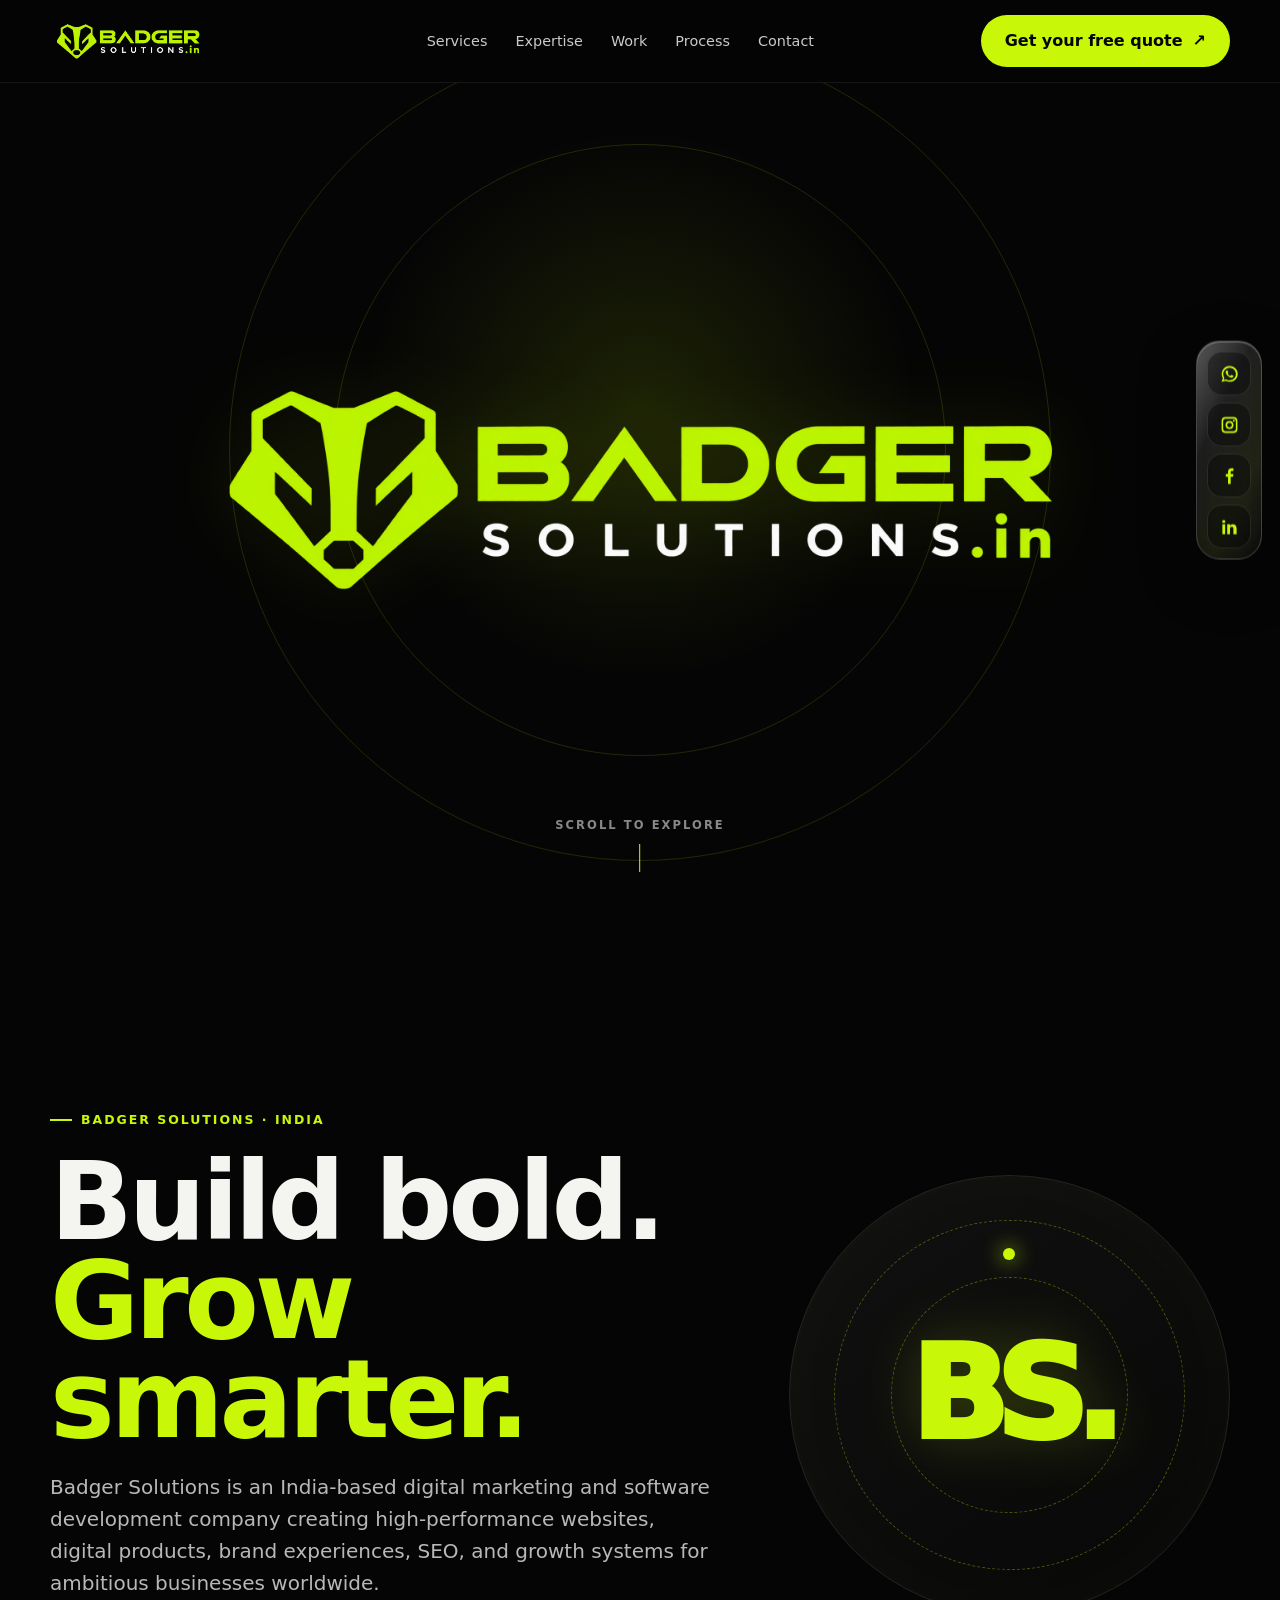
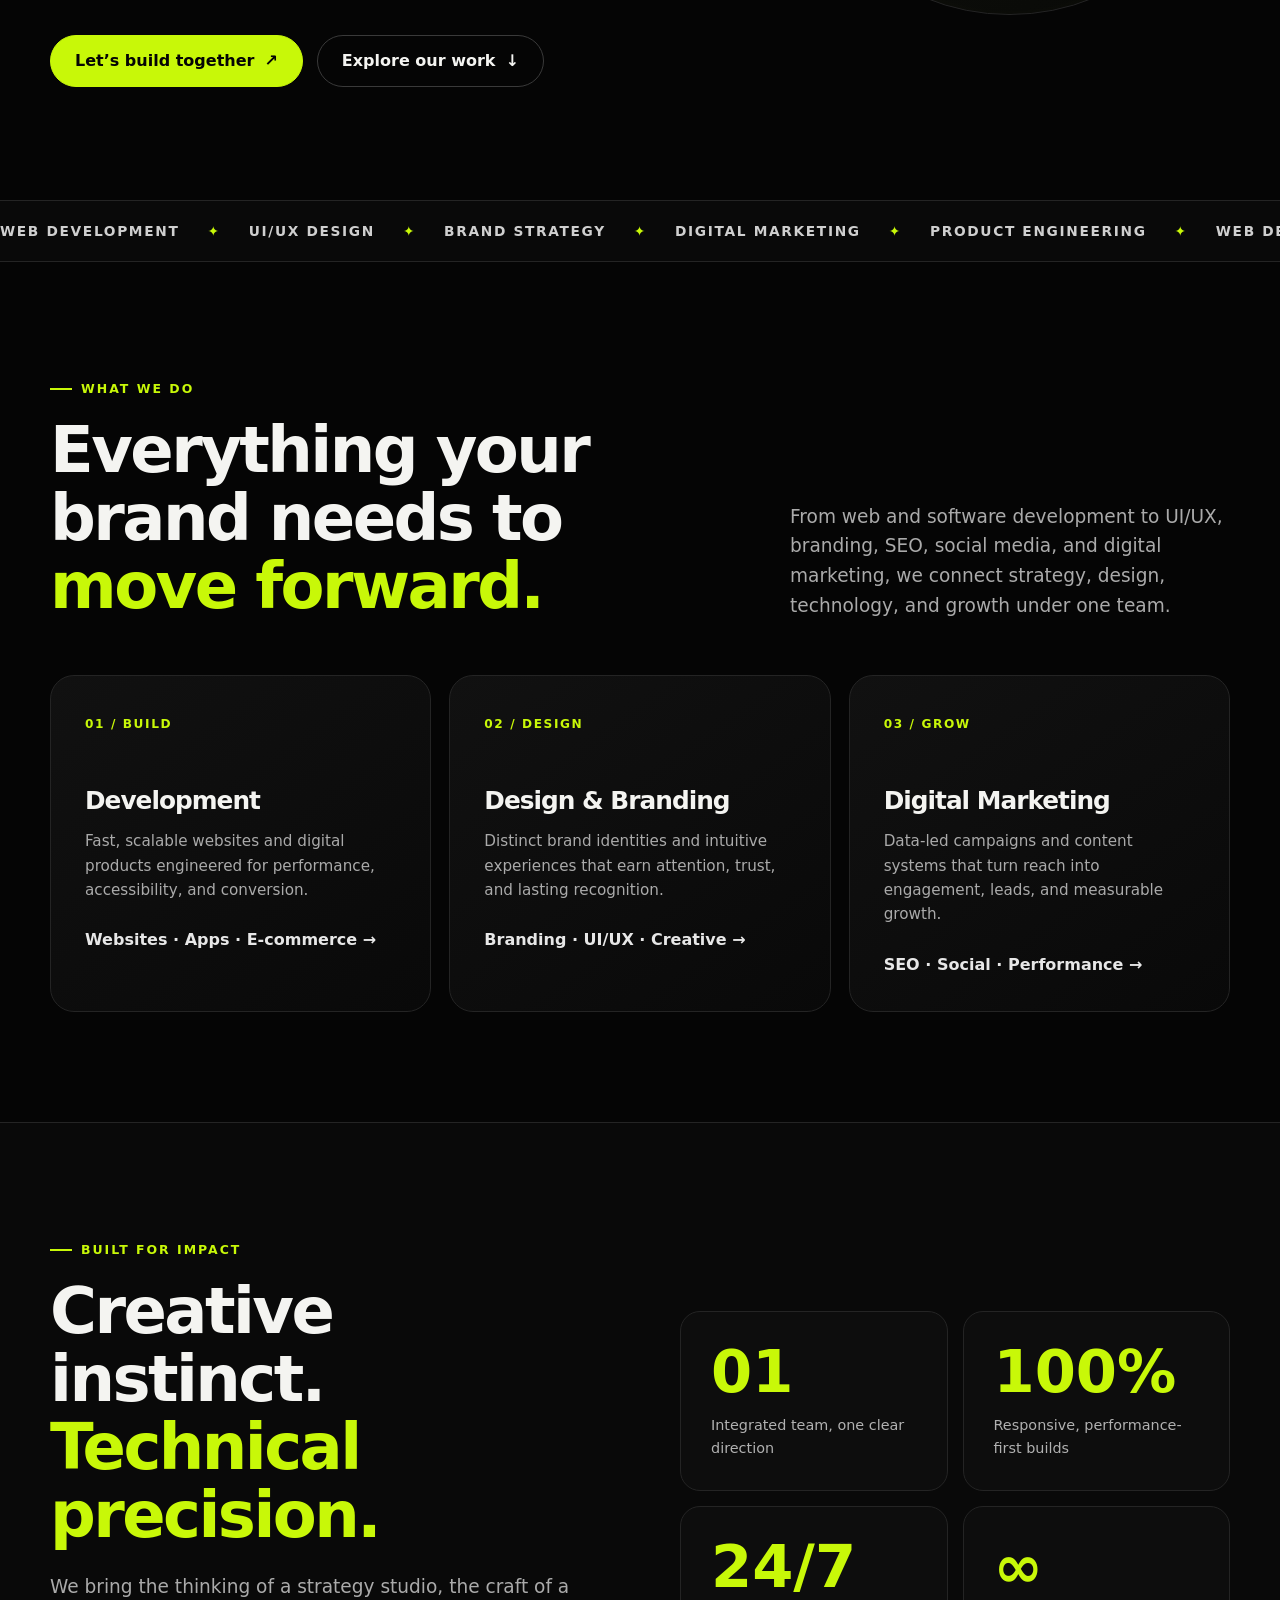
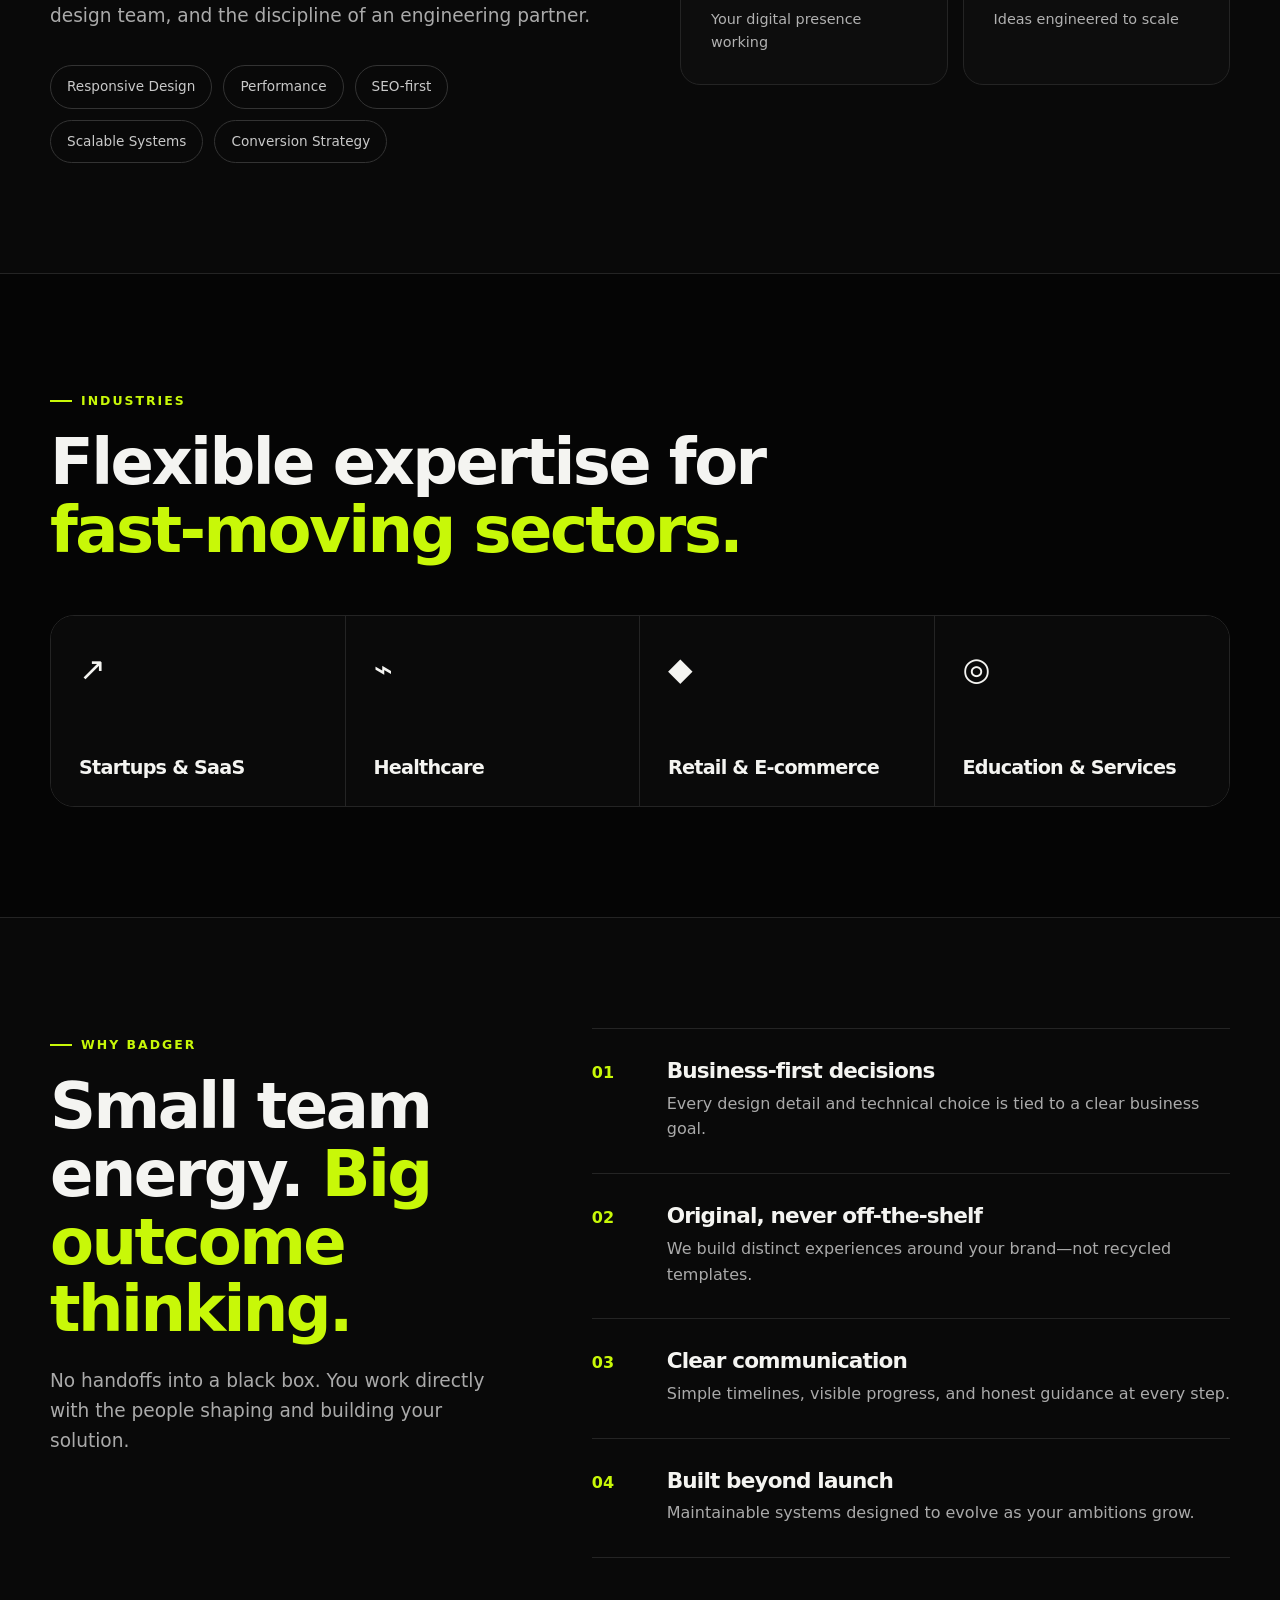
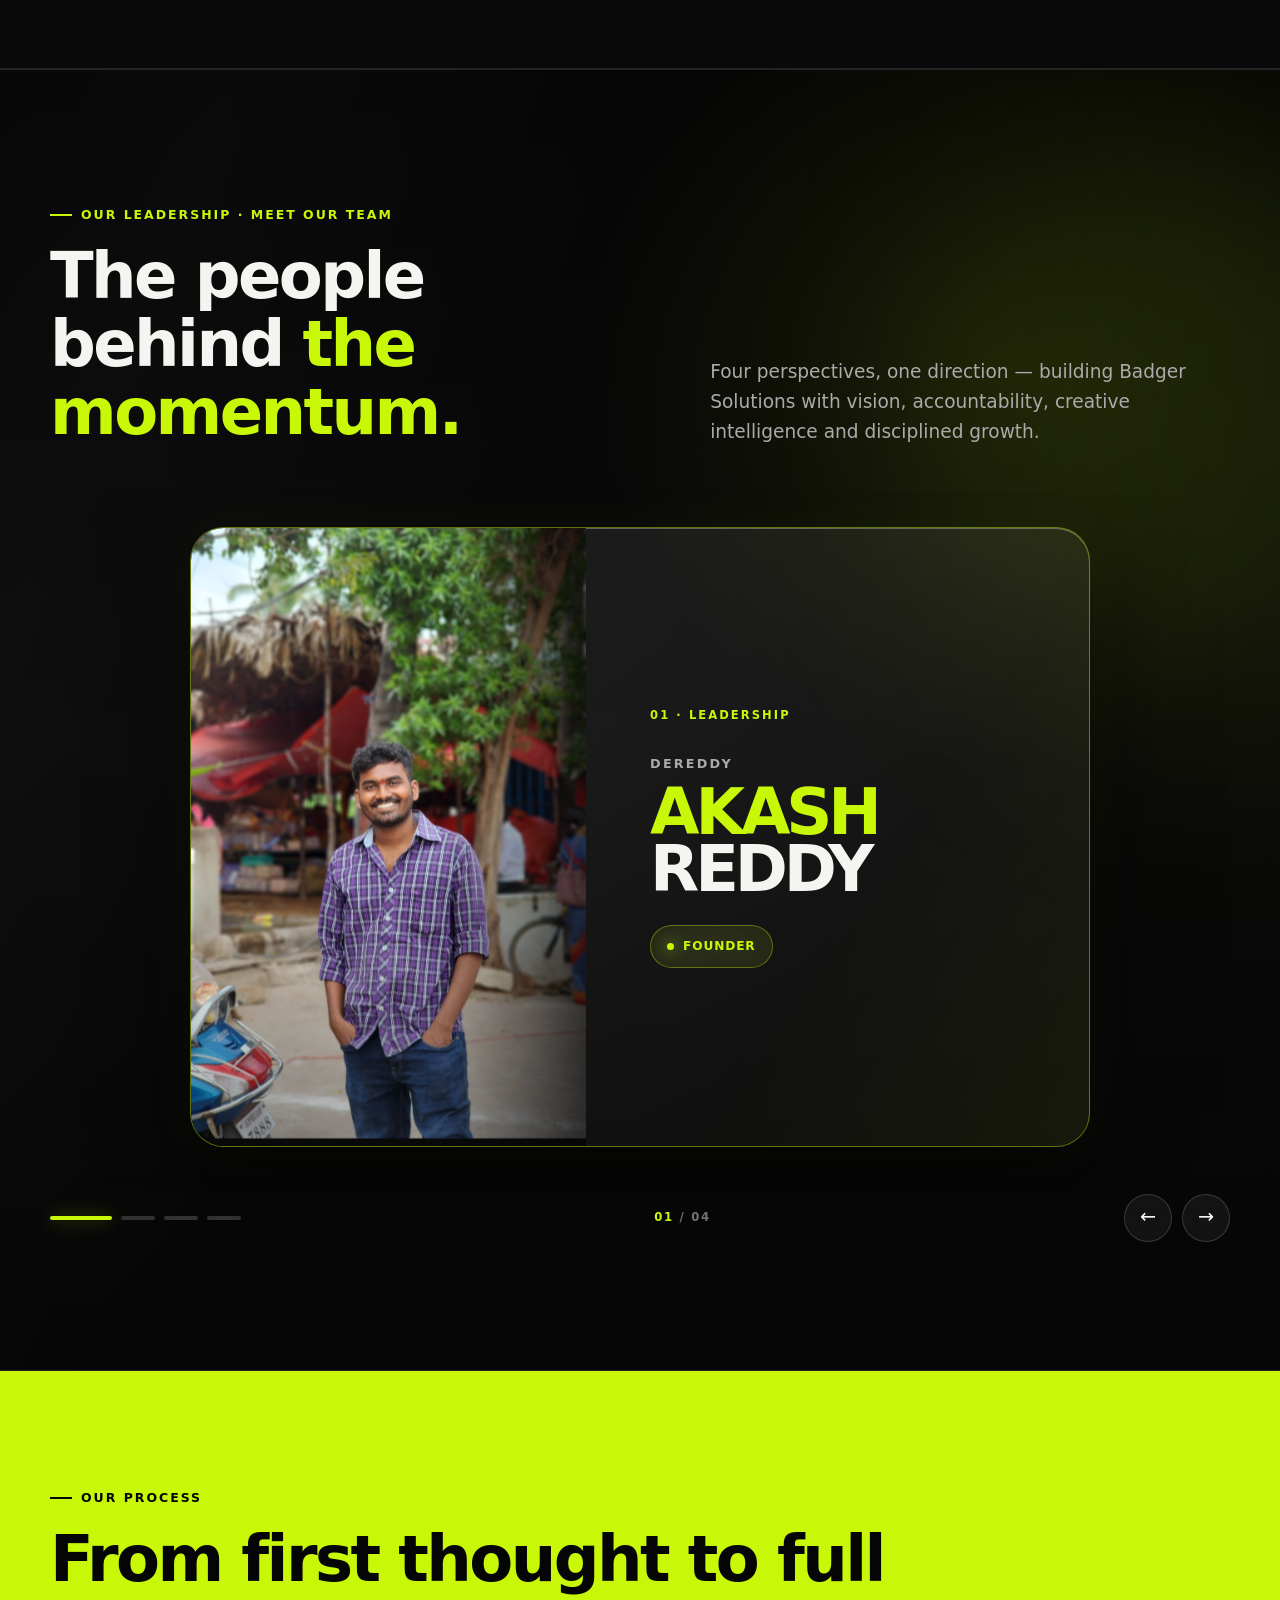
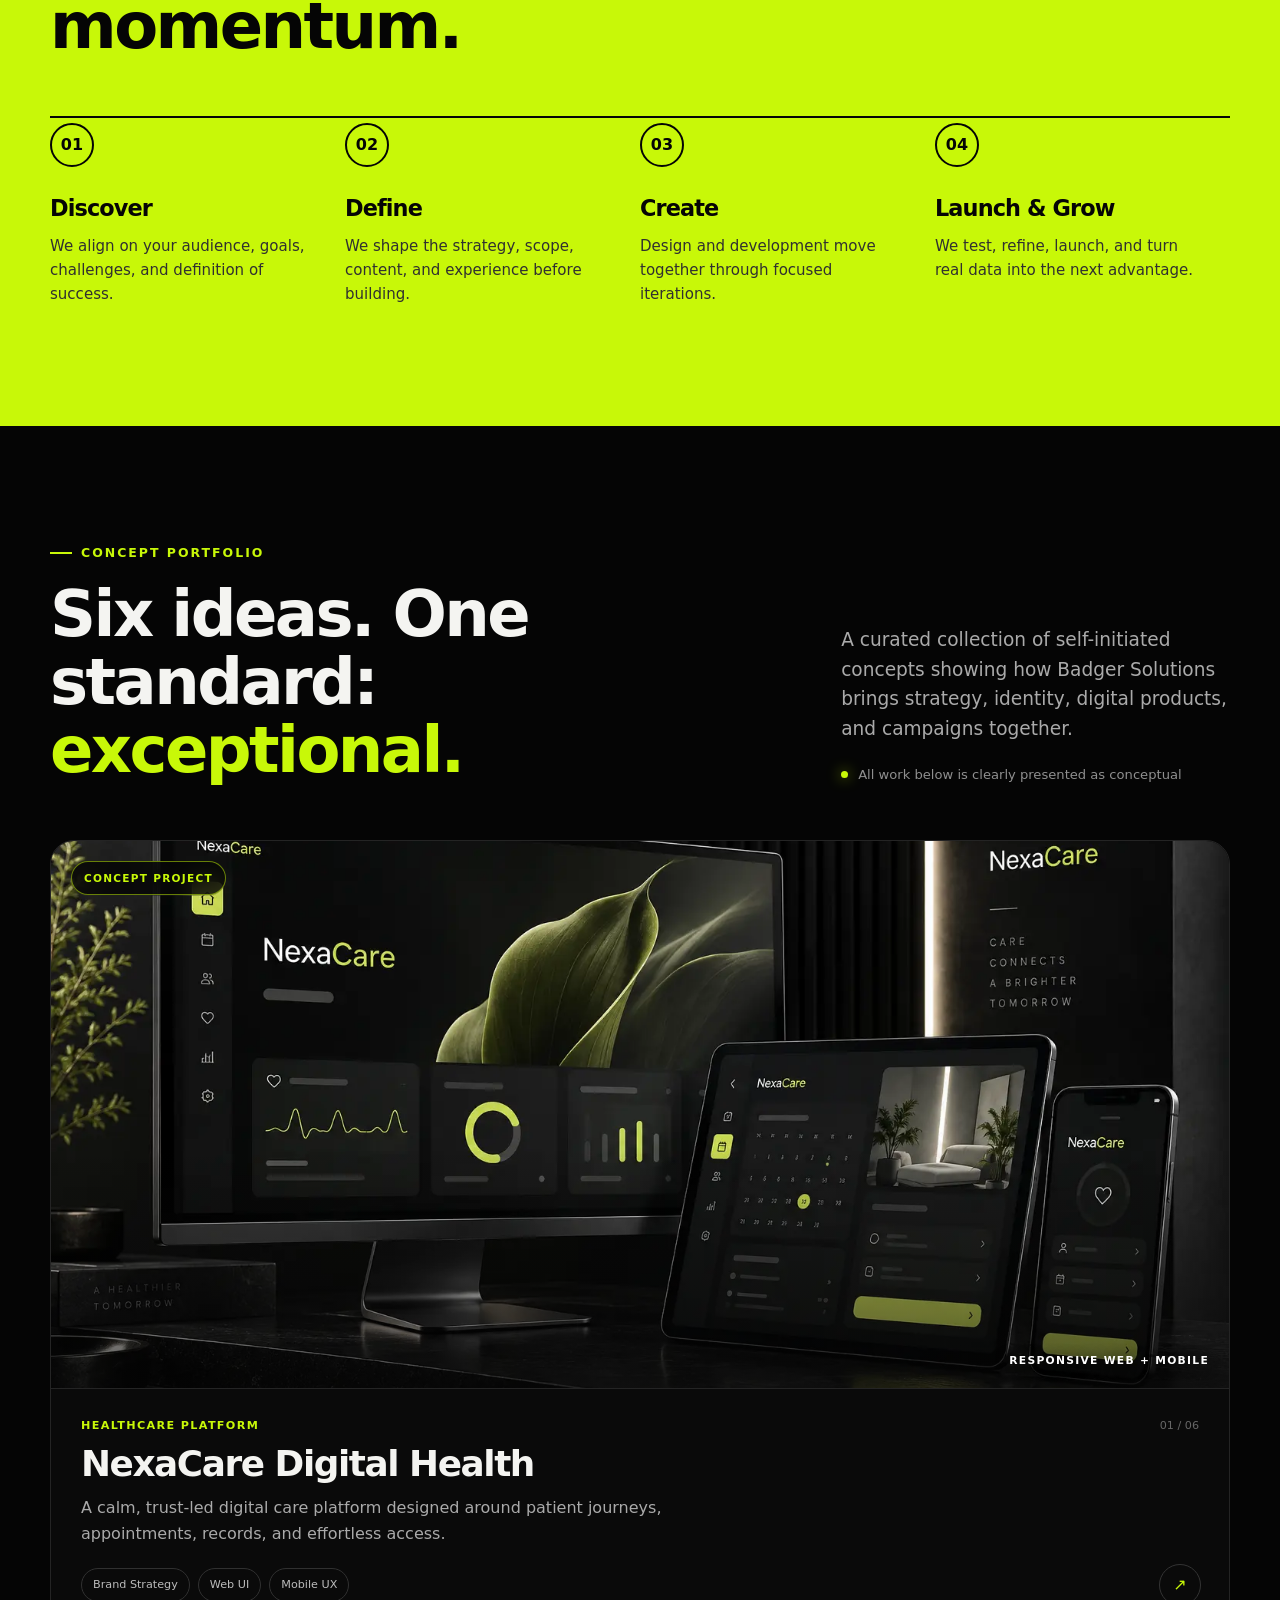
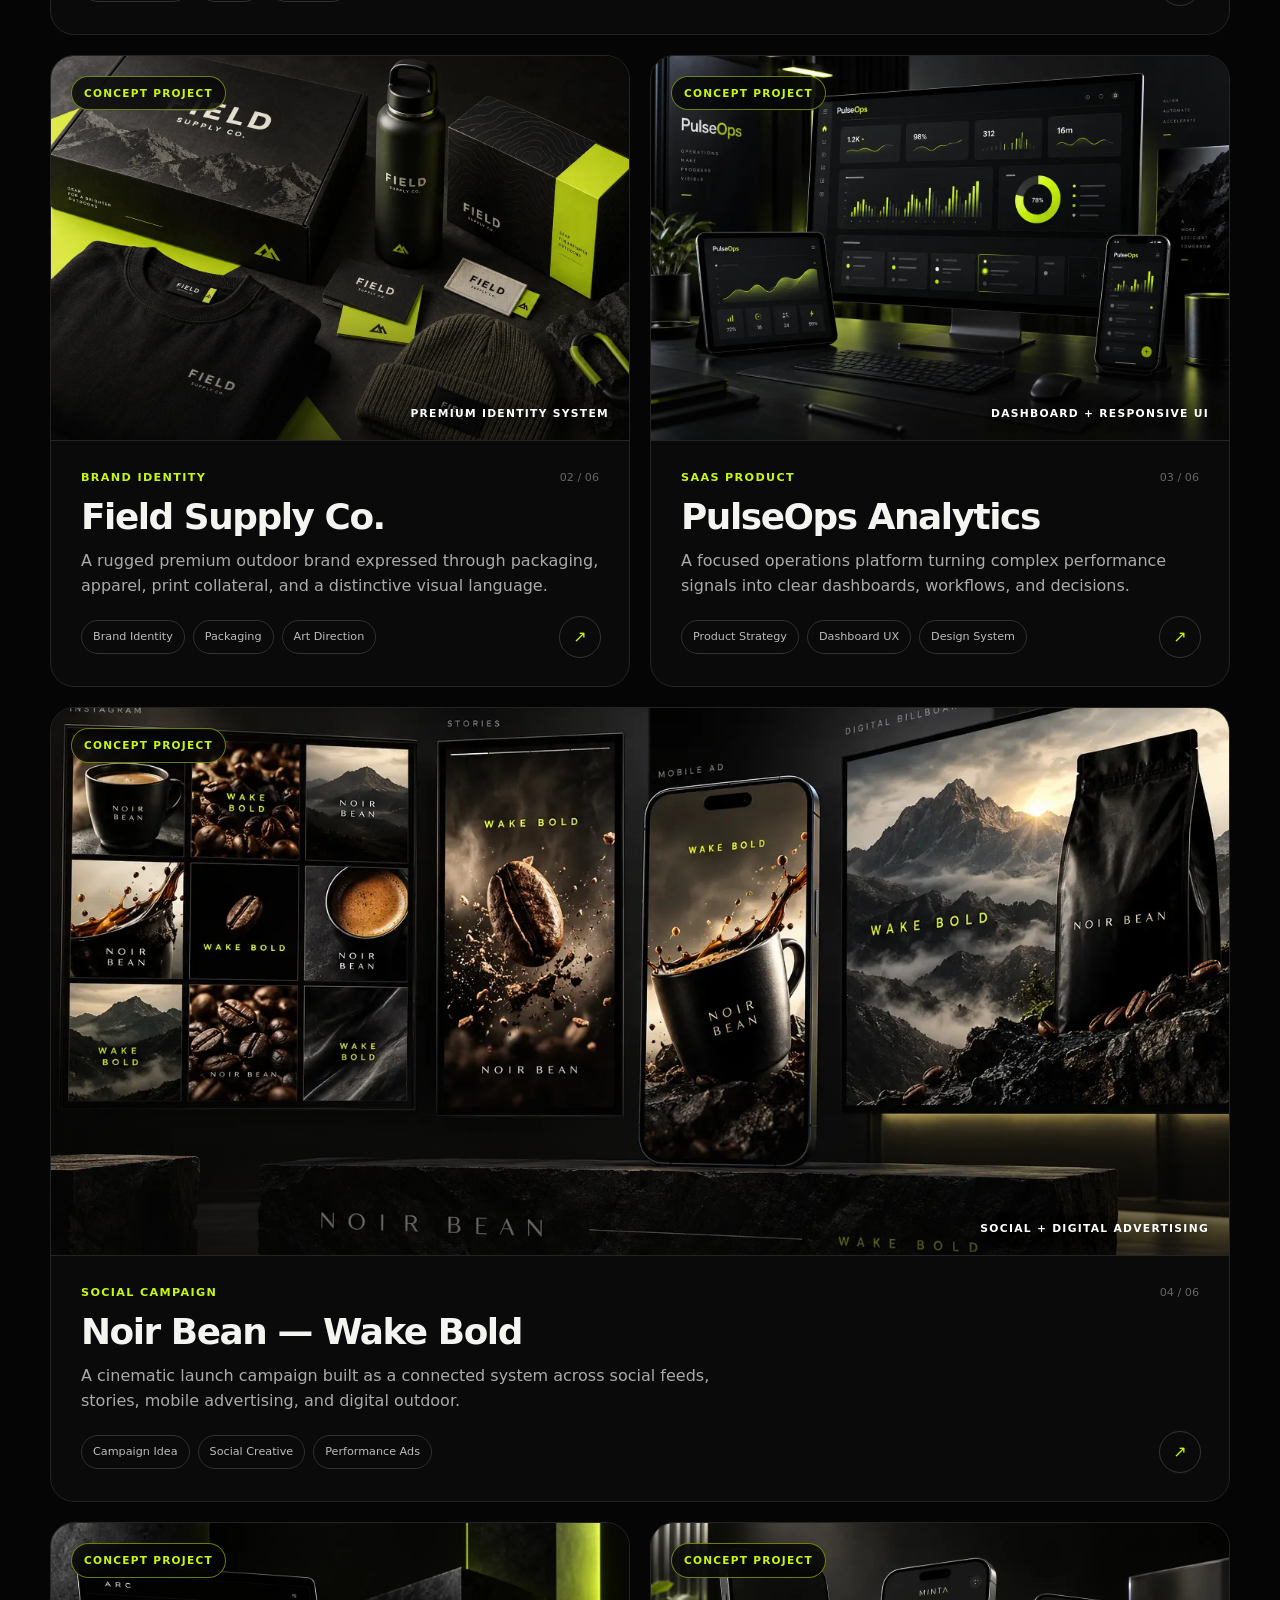
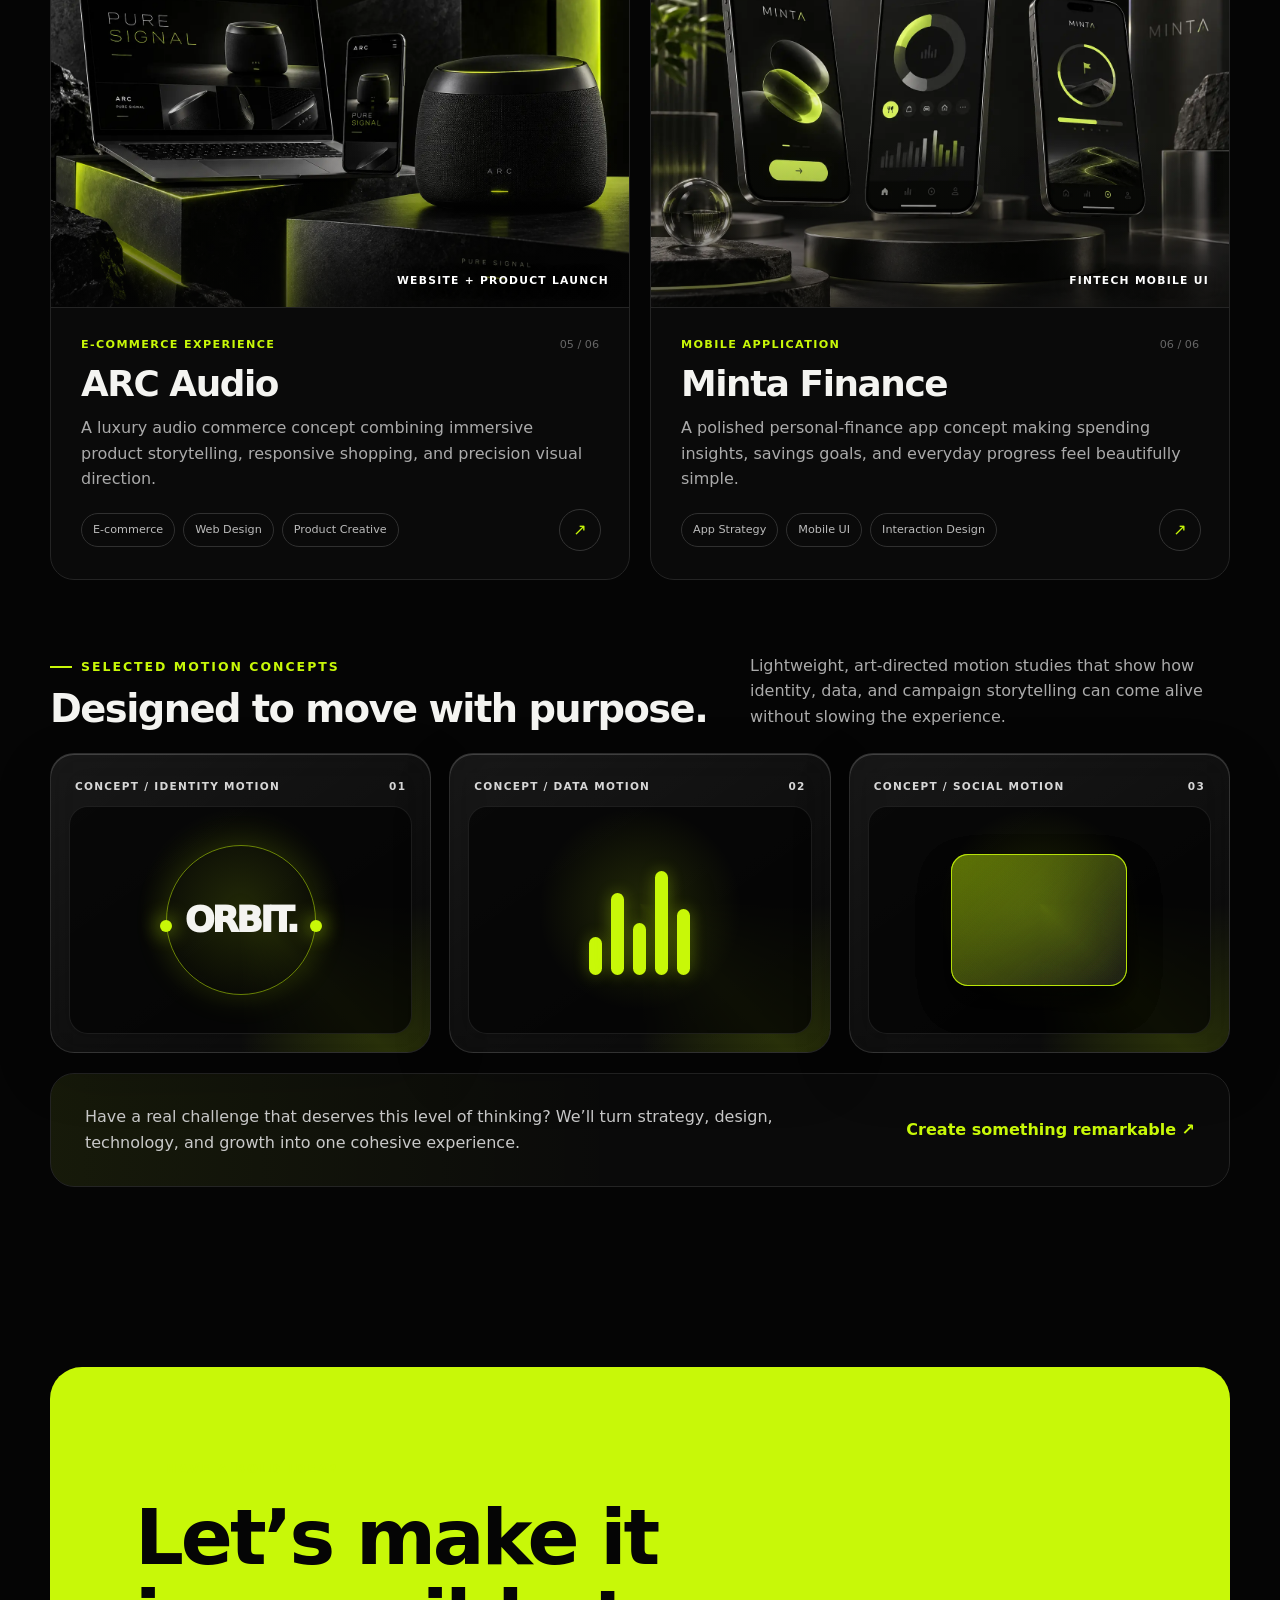
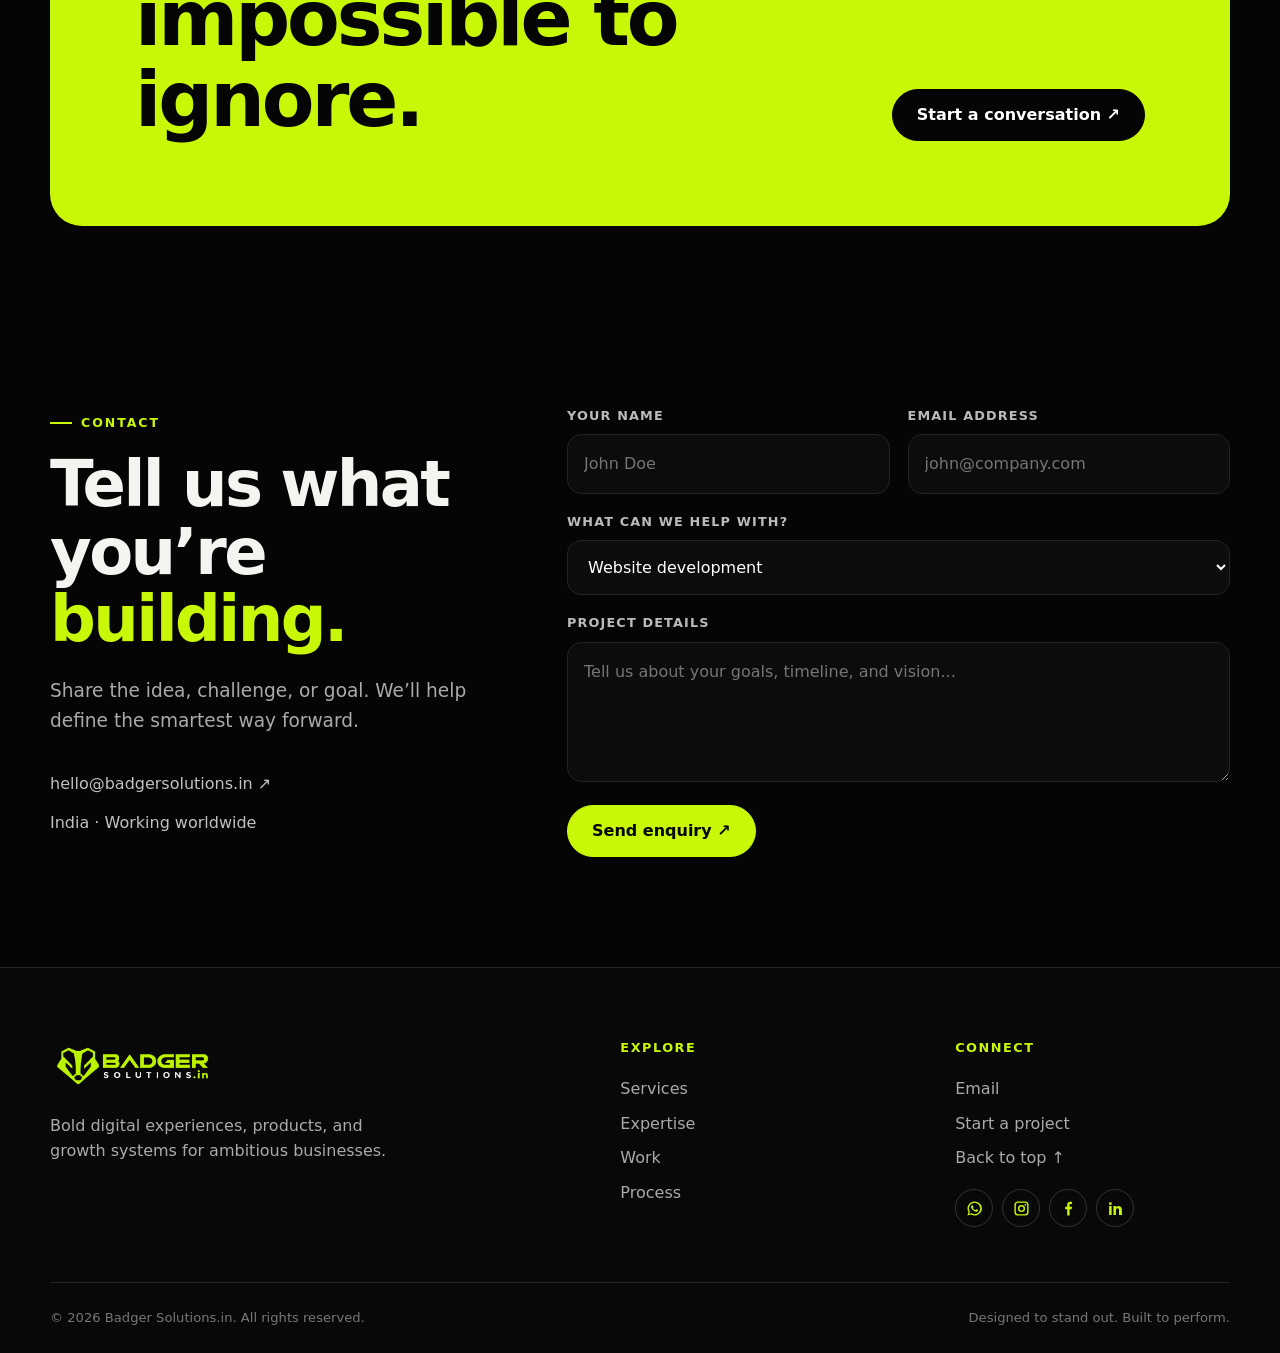
==== index.html @ 696b5836 "Restore full website after favicon edit" ====
<!DOCTYPE html>
<html lang="en">
<head>
  <meta charset="UTF-8">
  <meta name="viewport" content="width=device-width, initial-scale=1.0">
  <meta name="description" content="Badger Solutions builds high-performance websites, software, brands, SEO and digital marketing campaigns for ambitious businesses in India and worldwide.">
  <meta name="robots" content="index, follow">
  <meta name="theme-color" content="#050505">
  <link rel="canonical" href="https://badgersolutions.in/">
  <link rel="preload" as="image" href="/ChatGPT%20Image%20Sep%2020%2C%202026%2C%2006_45_54%20PM.png" fetchpriority="high">
  <link rel="shortcut icon" href="/favicon.ico?v=6">
  <link rel="icon" type="image/x-icon" href="/favicon.ico?v=6">
  <link rel="icon" type="image/png" sizes="48x48" href="/favicon-48x48.png?v=6">
  <link rel="icon" type="image/png" sizes="512x512" href="/favicon-512x512.png?v=6">
  <link rel="apple-touch-icon" sizes="180x180" href="/apple-touch-icon.png?v=6">
  <meta property="og:type" content="website">
  <meta property="og:url" content="https://badgersolutions.in/">
  <meta property="og:title" content="Badger Solutions | Digital Marketing & Software Development">
  <meta property="og:description" content="High-performance websites, software, brands, SEO and digital marketing campaigns for ambitious businesses in India and worldwide.">
  <meta property="og:image" content="https://badgersolutions.in/ChatGPT%20Image%20Sep%2020%2C%202026%2C%2006_45_54%20PM.png">
  <meta property="og:image:type" content="image/png">
  <meta property="og:image:width" content="2172">
  <meta property="og:image:height" content="724">
  <meta property="og:image:alt" content="Badger Solutions logo">
  <meta property="og:site_name" content="Badger Solutions">
  <meta name="twitter:card" content="summary_large_image">
  <meta name="twitter:title" content="Badger Solutions | Digital Marketing & Software Development">
  <meta name="twitter:description" content="High-performance websites, software, brands, SEO and digital marketing campaigns for ambitious businesses in India and worldwide.">
  <meta name="twitter:image" content="https://badgersolutions.in/ChatGPT%20Image%20Sep%2020%2C%202026%2C%2006_45_54%20PM.png">
  <meta name="twitter:image:alt" content="Badger Solutions logo">
  <title>Badger Solutions | Digital Marketing & Software Development</title>
  <style>
    :root{--bg:#050505;--panel:#0d0d0d;--soft:#141414;--lime:#c8f808;--text:#f4f4f1;--muted:#aaa;--line:#242424;--max:1180px;--radius:24px}
    *{box-sizing:border-box;margin:0;padding:0}
    html{scroll-behavior:smooth;scroll-padding-top:92px}
    body{background:var(--bg);color:var(--text);font-family:Inter,ui-sans-serif,system-ui,-apple-system,BlinkMacSystemFont,"Segoe UI",sans-serif;line-height:1.6;overflow-x:hidden}
    body::before{content:"";position:fixed;inset:0;pointer-events:none;background:radial-gradient(circle at 75% 10%,rgba(200,248,8,.08),transparent 32%);z-index:-1}
    a{color:inherit;text-decoration:none} img{max-width:100%;display:block} button,input,select,textarea{font:inherit}
    :where(a,button,input,select,textarea):focus-visible{outline:3px solid var(--lime);outline-offset:4px}
    .skip-link{position:fixed;top:12px;left:12px;z-index:2000;padding:10px 16px;border-radius:10px;background:var(--lime);color:#050505;font-weight:800;transform:translateY(-150%);transition:transform .2s}.skip-link:focus{transform:translateY(0)}
    .container{width:min(calc(100% - 40px),var(--max));margin-inline:auto}
    .eyebrow{display:inline-flex;align-items:center;gap:9px;color:var(--lime);font-size:.78rem;font-weight:800;letter-spacing:.16em;text-transform:uppercase}
    .eyebrow::before{content:"";width:22px;height:2px;background:var(--lime)}
    h1,h2,h3{line-height:1.06;letter-spacing:-.04em} h2{font-size:clamp(2.25rem,5vw,4.25rem);max-width:850px;margin-top:18px}
    .lead{color:var(--muted);font-size:clamp(1rem,2vw,1.16rem);max-width:650px;margin-top:22px}
    .lime{color:var(--lime)} section{padding:110px 0}
    .btn{display:inline-flex;align-items:center;justify-content:center;gap:10px;min-height:52px;padding:0 24px;border:1px solid var(--lime);border-radius:999px;font-weight:800;transition:.3s ease;cursor:pointer}
    .btn-primary{background:var(--lime);color:#050505}.btn-primary:hover{background:#ddff55;transform:translateY(-3px);box-shadow:0 12px 35px rgba(200,248,8,.18)}
    .btn-ghost{border-color:#3a3a3a}.btn-ghost:hover{border-color:var(--lime);color:var(--lime);transform:translateY(-3px)}
    .btn svg{width:18px;height:18px}
    .nav{position:fixed;top:0;left:0;right:0;z-index:1000;background:rgba(5,5,5,.74);backdrop-filter:blur(18px);border-bottom:1px solid rgba(255,255,255,.07)}
    .nav-wrap{height:82px;display:flex;align-items:center;justify-content:space-between;gap:30px}
    .brand{display:flex;align-items:center;flex-shrink:0}.brand img{width:210px;max-height:52px;object-fit:contain;object-position:left center}
    .nav-links{display:flex;align-items:center;gap:28px;list-style:none}.nav-links a{font-size:.9rem;color:#cacaca;transition:.2s}.nav-links a:hover{color:var(--lime)}
    .menu-btn{display:none;width:44px;height:44px;border:1px solid var(--line);border-radius:50%;background:transparent;color:white;font-size:1.25rem}
    .intro-logo{min-height:100svh;padding:110px 20px 35px;display:grid;place-items:center;position:relative;overflow:hidden;background:radial-gradient(circle at 50% 45%,rgba(200,248,8,.12),transparent 34%),#050505}
    .intro-logo::before,.intro-logo::after{content:"";position:absolute;left:50%;top:50%;border:1px solid rgba(200,248,8,.14);border-radius:50%;transform:translate(-50%,-50%);pointer-events:none;animation:introRing 6s ease-in-out infinite}
    .intro-logo::before{width:min(72vw,820px);aspect-ratio:1}.intro-logo::after{width:min(54vw,610px);aspect-ratio:1;animation-delay:-3s}
    .intro-logo img{width:min(900px,88vw);max-height:62vh;object-fit:contain;filter:drop-shadow(0 0 38px rgba(200,248,8,.12));position:relative;z-index:2;animation:introLogo 4.8s ease-in-out infinite}
    .intro-scroll{position:absolute;bottom:28px;left:50%;transform:translateX(-50%);color:#888;font-size:.72rem;font-weight:800;letter-spacing:.18em;text-transform:uppercase;white-space:nowrap;z-index:3;animation:introScroll 2s ease-in-out infinite}
    .intro-scroll::after{content:"";display:block;width:1px;height:28px;background:var(--lime);margin:10px auto 0}
    @keyframes introLogo{0%,100%{transform:translateY(0) scale(1);filter:drop-shadow(0 0 24px rgba(200,248,8,.10))}50%{transform:translateY(-9px) scale(1.018);filter:drop-shadow(0 0 52px rgba(200,248,8,.24))}}
    @keyframes introRing{0%,100%{opacity:.25;transform:translate(-50%,-50%) scale(.94)}50%{opacity:.7;transform:translate(-50%,-50%) scale(1.04)}}
    @keyframes introScroll{0%,100%{transform:translate(-50%,0);opacity:.55}50%{transform:translate(-50%,-6px);opacity:1}}
    .hero{min-height:100vh;padding:160px 0 70px;display:flex;align-items:center;position:relative}
    .hero-grid{display:grid;grid-template-columns:1.22fr .78fr;gap:50px;align-items:center}
    .hero h1{font-size:clamp(3.5rem,8.5vw,7.8rem);max-width:900px;margin:22px 0;line-height:.91}
    .hero-copy{font-size:clamp(1.05rem,2vw,1.25rem);color:#b8b8b8;max-width:670px}
    .hero-actions{display:flex;flex-wrap:wrap;gap:14px;margin-top:36px}
    .hero-art{position:relative;aspect-ratio:1;border:1px solid var(--line);border-radius:50%;display:grid;place-items:center;background:linear-gradient(145deg,#111,#070707);box-shadow:inset 0 0 80px rgba(200,248,8,.03)}
    .orbit{position:absolute;inset:10%;border:1px dashed rgba(200,248,8,.32);border-radius:50%;animation:spin 20s linear infinite}.orbit:nth-child(2){inset:23%;animation-direction:reverse;animation-duration:12s}
    .hero-mark{font-size:clamp(4rem,10vw,8rem);font-weight:950;letter-spacing:-.1em;color:var(--lime);filter:drop-shadow(0 0 30px rgba(200,248,8,.2));z-index:2}
    .dot{position:absolute;width:12px;height:12px;background:var(--lime);border-radius:50%;top:8%;left:48%;box-shadow:0 0 20px var(--lime)}
    @keyframes spin{to{transform:rotate(360deg)}}
    .marquee{border-block:1px solid var(--line);overflow:hidden;background:#090909}.track{display:flex;width:max-content;animation:scroll 24s linear infinite;padding:19px 0}.track span{font-weight:850;font-size:.86rem;letter-spacing:.12em;text-transform:uppercase;white-space:nowrap;color:#cfcfcf}.track span::after{content:"✦";color:var(--lime);padding:0 28px}@keyframes scroll{to{transform:translateX(-50%)}}
    .section-head{display:flex;justify-content:space-between;align-items:end;gap:40px;margin-bottom:55px}.section-head .lead{max-width:440px}
    .grid-3{display:grid;grid-template-columns:repeat(3,1fr);gap:18px}
    .card{position:relative;background:linear-gradient(145deg,#111,#090909);border:1px solid var(--line);border-radius:var(--radius);padding:34px;overflow:hidden;transition:.35s}
    .card:hover{border-color:rgba(200,248,8,.5);transform:translateY(-6px)}.card::after{content:"";position:absolute;width:130px;height:130px;border-radius:50%;background:var(--lime);filter:blur(80px);opacity:0;right:-60px;bottom:-60px;transition:.4s}.card:hover::after{opacity:.12}
    .card-num{color:var(--lime);font-size:.76rem;font-weight:900;letter-spacing:.13em}.card h3{font-size:1.55rem;margin:52px 0 15px}.card p{color:var(--muted);font-size:.95rem}.card-link{display:inline-block;margin-top:25px;color:#e7e7e7;font-weight:750}.card-link:hover{color:var(--lime)}
    .expertise{background:#090909;border-block:1px solid var(--line)}.split{display:grid;grid-template-columns:1fr 1fr;gap:80px;align-items:center}
    .metric-wrap{display:grid;grid-template-columns:1fr 1fr;gap:15px}.metric{padding:30px;border:1px solid var(--line);border-radius:20px;background:#0d0d0d}.metric strong{display:block;color:var(--lime);font-size:clamp(2.2rem,5vw,3.7rem);line-height:1}.metric span{display:block;color:#b1b1b1;margin-top:12px;font-size:.9rem}
    .tags{display:flex;flex-wrap:wrap;gap:11px;margin-top:34px}.tag{border:1px solid #333;border-radius:999px;padding:10px 16px;color:#c9c9c9;font-size:.85rem}
    .industries{display:grid;grid-template-columns:repeat(4,1fr);margin-top:50px;border:1px solid var(--line);border-radius:var(--radius);overflow:hidden}.industry{min-height:190px;padding:28px;border-right:1px solid var(--line);background:#0a0a0a;display:flex;flex-direction:column;justify-content:space-between;transition:.3s}.industry:last-child{border:0}.industry:hover{background:var(--lime);color:#050505}.industry span{font-size:2rem}.industry h3{font-size:1.2rem}
    .why{display:grid;grid-template-columns:.85fr 1.15fr;gap:70px;align-items:start}.sticky{position:sticky;top:120px}.points{border-top:1px solid var(--line)}.point{display:grid;grid-template-columns:55px 1fr;gap:20px;padding:31px 0;border-bottom:1px solid var(--line)}.point b{color:var(--lime)}.point h3{font-size:1.35rem;margin-bottom:8px}.point p{color:var(--muted)}
    .process{background:var(--lime);color:#050505}.process .eyebrow{color:#050505}.process .eyebrow::before{background:#050505}.process-grid{display:grid;grid-template-columns:repeat(4,1fr);margin-top:55px;border-top:2px solid #050505}.step{padding:28px 22px 10px 0}.step b{display:grid;place-items:center;width:44px;height:44px;border:2px solid #050505;border-radius:50%;margin-top:-23px;background:var(--lime)}.step h3{font-size:1.4rem;margin:30px 0 13px}.step p{color:#303030;font-size:.94rem}
    .portfolio-intro{max-width:520px}.portfolio-note{display:flex;align-items:center;gap:10px;margin-top:20px;color:#8f8f8f;font-size:.82rem}.portfolio-note::before{content:"";width:7px;height:7px;border-radius:50%;background:var(--lime);box-shadow:0 0 14px rgba(200,248,8,.7)}
    .showcase-grid{display:grid;grid-template-columns:repeat(2,minmax(0,1fr));gap:20px;margin-top:55px}.project{min-width:0;border:1px solid var(--line);border-radius:var(--radius);position:relative;overflow:hidden;background:#0a0a0a;transition:transform .45s cubic-bezier(.2,.7,.2,1),border-color .45s ease,box-shadow .45s ease}.project:nth-child(3n+1){grid-column:span 2}.project:hover{transform:translateY(-8px);border-color:rgba(200,248,8,.58);box-shadow:0 28px 70px rgba(0,0,0,.4)}
    .project-visual{position:relative;aspect-ratio:3/2;overflow:hidden;border-bottom:1px solid var(--line);background:#0b0b0b}.project:nth-child(3n+1) .project-visual{aspect-ratio:2.15/1}.project-visual::after{content:"";position:absolute;inset:0;background:linear-gradient(180deg,transparent 56%,rgba(5,5,5,.68));pointer-events:none}.project-visual img{width:100%;height:100%;object-fit:cover;transition:transform .9s cubic-bezier(.2,.7,.2,1),filter .5s ease}.project:hover .project-visual img{transform:scale(1.035);filter:saturate(1.06) contrast(1.03)}.concept-badge{position:absolute;top:20px;left:20px;z-index:3;padding:8px 12px;border:1px solid rgba(200,248,8,.5);border-radius:999px;background:rgba(5,5,5,.78);backdrop-filter:blur(12px);color:var(--lime);font-size:.66rem;font-weight:900;letter-spacing:.12em;text-transform:uppercase}.visual-label{position:absolute;right:20px;bottom:18px;z-index:3;color:#fff;font-size:.67rem;font-weight:800;letter-spacing:.12em;text-transform:uppercase;text-shadow:0 2px 14px #000}
    .project-copy{position:relative;padding:28px 30px 32px}.project-topline{display:flex;justify-content:space-between;gap:20px;align-items:center}.project-type{color:var(--lime);font-size:.7rem;font-weight:900;letter-spacing:.12em;text-transform:uppercase}.project-index{color:#666;font-size:.7rem}.project h3{font-size:clamp(1.65rem,2.8vw,2.35rem);margin-top:11px}.project-desc{color:var(--muted);margin-top:12px;max-width:650px}.project-tags{display:flex;flex-wrap:wrap;gap:8px;margin-top:21px;padding-right:55px}.project-tags span{padding:7px 11px;border:1px solid #303030;border-radius:999px;color:#bcbcbc;font-size:.7rem}.project-arrow{position:absolute;right:28px;bottom:28px;display:grid;place-items:center;width:42px;height:42px;border:1px solid #333;border-radius:50%;color:var(--lime);transition:.35s}.project:hover .project-arrow{background:var(--lime);border-color:var(--lime);color:#050505;transform:rotate(45deg)}
    .portfolio-close{margin-top:20px;padding:30px 34px;border:1px solid var(--line);border-radius:var(--radius);display:flex;justify-content:space-between;align-items:center;gap:24px;background:linear-gradient(90deg,rgba(200,248,8,.065),transparent 48%),#0a0a0a}.portfolio-close p{color:#c9c9c9;max-width:760px}.portfolio-close a{color:var(--lime);font-weight:850;white-space:nowrap}
    .motion-heading{display:flex;justify-content:space-between;align-items:end;gap:24px;margin:70px 0 24px}.motion-heading h3{font-size:clamp(1.7rem,3vw,2.6rem);margin-top:12px}.motion-heading p{max-width:480px;color:var(--muted)}
    .motion-grid{display:grid;grid-template-columns:repeat(3,1fr);gap:18px}.motion-concept{position:relative;min-height:300px;padding:24px;border:1px solid rgba(255,255,255,.12);border-radius:var(--radius);overflow:hidden;background:linear-gradient(145deg,rgba(255,255,255,.08),rgba(255,255,255,.015));box-shadow:inset 0 1px 0 rgba(255,255,255,.18),0 20px 55px rgba(0,0,0,.22);backdrop-filter:blur(18px);isolation:isolate}.motion-concept::before{content:"";position:absolute;inset:-45%;z-index:-1;background:conic-gradient(from 90deg,transparent,rgba(200,248,8,.16),transparent 25%);animation:glassSweep 7s linear infinite}.motion-meta{position:relative;z-index:3;display:flex;justify-content:space-between;color:#d7d7d7;font-size:.66rem;font-weight:850;letter-spacing:.12em;text-transform:uppercase}.motion-stage{position:absolute;inset:52px 18px 18px;display:grid;place-items:center;border-radius:19px;background:radial-gradient(circle at 50% 45%,rgba(200,248,8,.14),transparent 48%),rgba(4,4,4,.72);border:1px solid rgba(255,255,255,.09);overflow:hidden}.motion-ring{width:150px;aspect-ratio:1;border:1px solid rgba(200,248,8,.5);border-radius:50%;box-shadow:0 0 35px rgba(200,248,8,.12);animation:motionOrbit 8s linear infinite}.motion-ring::before,.motion-ring::after{content:"";position:absolute;width:12px;aspect-ratio:1;border-radius:50%;background:var(--lime);box-shadow:0 0 20px var(--lime)}.motion-ring::before{top:50%;left:calc(50% - 81px)}.motion-ring::after{top:50%;right:calc(50% - 81px)}.motion-word{position:absolute;font-size:2.2rem;font-weight:950;letter-spacing:-.08em}.motion-bars{display:flex;align-items:end;gap:9px;height:110px}.motion-bars i{width:13px;border-radius:999px;background:var(--lime);box-shadow:0 0 16px rgba(200,248,8,.3);animation:motionBars 1.8s ease-in-out infinite}.motion-bars i:nth-child(1){height:35%;animation-delay:-.6s}.motion-bars i:nth-child(2){height:75%;animation-delay:-1.2s}.motion-bars i:nth-child(3){height:48%;animation-delay:-.3s}.motion-bars i:nth-child(4){height:95%;animation-delay:-.9s}.motion-bars i:nth-child(5){height:60%;animation-delay:-1.5s}.motion-frames{position:relative;width:176px;height:132px}.motion-frame{position:absolute;inset:0;border-radius:17px;border:1px solid rgba(200,248,8,.5);background:linear-gradient(135deg,rgba(200,248,8,.18),rgba(255,255,255,.025));box-shadow:0 16px 34px rgba(0,0,0,.32);animation:motionFrames 5s ease-in-out infinite}.motion-frame:nth-child(2){animation-delay:-1.65s}.motion-frame:nth-child(3){animation-delay:-3.3s}@keyframes motionOrbit{to{transform:rotate(360deg)}}@keyframes motionBars{0%,100%{transform:scaleY(.55);opacity:.5}50%{transform:scaleY(1);opacity:1}}@keyframes motionFrames{0%,100%{transform:translate(-22px,14px) rotate(-7deg);opacity:.45}33%{transform:translate(0,0);opacity:1}66%{transform:translate(22px,-12px) rotate(7deg);opacity:.65}}@keyframes glassSweep{to{transform:rotate(360deg)}}
    .quote{margin-top:18px;border:1px solid var(--line);border-radius:var(--radius);padding:45px;background:#0b0b0b}.quote blockquote{font-size:clamp(1.45rem,3vw,2.35rem);line-height:1.35;max-width:930px;letter-spacing:-.025em}.quote footer{margin-top:25px;color:var(--lime);font-weight:800}.quote footer span{color:var(--muted);font-weight:500}
    .cta{padding:70px 0}.cta-box{background:var(--lime);color:#050505;border-radius:32px;padding:clamp(40px,8vw,85px);display:flex;justify-content:space-between;align-items:end;gap:35px}.cta-box h2{font-size:clamp(2.6rem,6vw,5.5rem);max-width:780px}.cta-box .btn{border-color:#050505;background:#050505;color:white;flex-shrink:0}.cta-box .btn:hover{transform:translateY(-4px)}
    .contact-grid{display:grid;grid-template-columns:.8fr 1.2fr;gap:75px}.contact-list{margin-top:35px;display:grid;gap:14px;color:#c1c1c1}.contact-list a:hover{color:var(--lime)}
    form{display:grid;grid-template-columns:1fr 1fr;gap:18px}.field{display:grid;gap:8px}.field.full{grid-column:1/-1}.field label{font-size:.8rem;font-weight:800;color:#bbb;text-transform:uppercase;letter-spacing:.09em}.field input,.field textarea,.field select{width:100%;background:#0c0c0c;border:1px solid var(--line);border-radius:14px;color:white;padding:16px;outline:none;transition:.2s}.field textarea{min-height:140px;resize:vertical}.field input:focus,.field textarea:focus,.field select:focus{border-color:var(--lime)}form .btn{grid-column:1/-1;width:max-content;margin-top:5px}
    .site-footer{padding:70px 0 25px;border-top:1px solid var(--line);background:#080808}.footer-grid{display:grid;grid-template-columns:1.3fr repeat(2,.7fr);gap:60px}.footer-brand img{width:220px;max-height:55px;object-fit:contain;object-position:left}.footer-brand p{color:var(--muted);max-width:360px;margin-top:20px}.footer-col h4{font-size:.8rem;color:var(--lime);text-transform:uppercase;letter-spacing:.12em;margin-bottom:18px}.footer-col a{display:block;color:#aaa;margin:9px 0}.footer-col a:hover{color:white}.social-links{display:flex;flex-wrap:wrap;gap:9px;margin-top:18px}.footer-col .social-links a{display:inline-grid;place-items:center;width:38px;height:38px;margin:0;border:1px solid #333;border-radius:50%;color:var(--lime);transition:.2s ease}.footer-col .social-links a:hover{color:#050505;background:var(--lime);border-color:var(--lime);transform:translateY(-2px)}.social-links svg{width:17px;height:17px;fill:currentColor}.footer-bottom{display:flex;justify-content:space-between;gap:20px;border-top:1px solid var(--line);padding-top:24px;margin-top:55px;color:#777;font-size:.82rem}
    .social-dock{position:fixed;right:18px;top:50%;z-index:850;display:grid;gap:7px;padding:10px;border:1px solid rgba(255,255,255,.18);border-radius:24px;background:linear-gradient(145deg,rgba(255,255,255,.15),rgba(255,255,255,.045));box-shadow:inset 0 1px 0 rgba(255,255,255,.3),inset -8px -8px 22px rgba(0,0,0,.2),0 18px 55px rgba(0,0,0,.38);backdrop-filter:blur(22px) saturate(155%);transform:translateY(-50%);overflow:hidden}.social-dock::before{content:"";position:absolute;inset:0;background:linear-gradient(115deg,rgba(255,255,255,.22),transparent 34%,rgba(200,248,8,.06) 70%,transparent);pointer-events:none}.social-dock a{position:relative;display:grid;place-items:center;width:44px;height:44px;border:1px solid rgba(255,255,255,.1);border-radius:15px;color:var(--lime);background:rgba(4,4,4,.38);transition:transform .3s cubic-bezier(.2,.8,.2,1),background .3s,color .3s,box-shadow .3s}.social-dock a:hover{transform:translateX(-5px) scale(1.06);background:var(--lime);color:#050505;box-shadow:0 10px 28px rgba(200,248,8,.2)}.social-dock svg{width:19px;height:19px;fill:currentColor}
    .quote-modal[hidden]{display:none}.quote-modal{position:fixed;inset:0;z-index:1500;display:grid;place-items:center;padding:20px}.quote-backdrop{position:absolute;inset:0;background:rgba(0,0,0,.72);backdrop-filter:blur(12px);opacity:0;transition:opacity .35s}.quote-panel{position:relative;width:min(760px,100%);max-height:min(90svh,820px);overflow:auto;padding:clamp(24px,4vw,42px);border:1px solid rgba(255,255,255,.2);border-radius:30px;background:linear-gradient(145deg,rgba(33,33,33,.88),rgba(8,8,8,.92));box-shadow:inset 0 1px 0 rgba(255,255,255,.25),0 35px 100px rgba(0,0,0,.65);backdrop-filter:blur(28px) saturate(145%);opacity:0;transform:translateY(25px) scale(.97);transition:opacity .38s,transform .38s cubic-bezier(.2,.8,.2,1)}.quote-modal.open .quote-backdrop,.quote-modal.open .quote-panel{opacity:1}.quote-modal.open .quote-panel{transform:none}.quote-panel::before{content:"";position:absolute;inset:0 0 auto;height:120px;border-radius:30px 30px 0 0;background:linear-gradient(135deg,rgba(255,255,255,.13),transparent 60%);pointer-events:none}.quote-close{position:absolute;top:18px;right:18px;z-index:2;width:42px;height:42px;border:1px solid rgba(255,255,255,.18);border-radius:50%;background:rgba(0,0,0,.36);color:white;font-size:1.35rem;cursor:pointer}.quote-brand{width:190px;max-height:48px;object-fit:contain;object-position:left;margin-bottom:28px}.quote-panel h2{font-size:clamp(2rem,5vw,3.5rem);margin:0}.quote-panel>.lead{margin:12px 0 26px}.quote-form{grid-template-columns:1fr 1fr}.quote-form .btn{width:100%}.quote-fineprint{grid-column:1/-1;color:#777;font-size:.73rem}.quote-trigger{border:0}
    .reveal{opacity:0;transform:translateY(28px);transition:opacity .75s ease,transform .75s ease}.reveal.visible{opacity:1;transform:none}
    @media(max-width:900px){section{padding:85px 0}.nav-links{display:none;position:absolute;top:82px;left:0;right:0;background:#080808;border-bottom:1px solid var(--line);padding:24px;flex-direction:column;align-items:flex-start}.nav-links.open{display:flex}.nav-cta{display:none}.menu-btn{display:block}.hero-grid,.split,.why,.contact-grid{grid-template-columns:1fr}.hero-art{max-width:520px;width:100%;margin:10px auto}.section-head{display:block}.industries{grid-template-columns:1fr 1fr}.industry:nth-child(2){border-right:0}.industry:nth-child(-n+2){border-bottom:1px solid var(--line)}.sticky{position:static}.process-grid{grid-template-columns:1fr 1fr;row-gap:30px}.showcase-grid{grid-template-columns:1fr}.project,.project:nth-child(3n+1){grid-column:1}.project:nth-child(3n+1) .project-visual{aspect-ratio:3/2}.portfolio-close{align-items:flex-start}.motion-grid{grid-template-columns:1fr}.motion-concept{min-height:270px}.footer-grid{grid-template-columns:1fr 1fr}.footer-brand{grid-column:1/-1}.cta-box{display:block}.cta-box .btn{margin-top:30px}.social-dock{top:auto;right:50%;bottom:12px;grid-template-columns:repeat(4,40px);padding:7px;border-radius:20px;transform:translateX(50%)}.social-dock a{width:40px;height:40px;border-radius:13px}.social-dock a:hover{transform:translateY(-3px) scale(1.04)}}
    @media(max-width:560px){.nav-links{top:92px}.container{width:min(calc(100% - 28px),var(--max))}.nav-wrap{height:92px}.brand img{width:min(245px,calc(100vw - 90px));max-height:68px}.intro-logo{padding-inline:14px}.intro-logo img{width:96vw;max-height:58vh}.hero{padding-top:130px}.hero h1{font-size:clamp(3.2rem,17vw,5rem)}.hero-art{display:grid;max-width:310px;width:82vw;margin:45px auto 0}.hero-mark{font-size:clamp(4rem,24vw,6.5rem)}.grid-3,.industries,.metric-wrap,.process-grid,form{grid-template-columns:1fr}.industry{border-right:0!important;border-bottom:1px solid var(--line)!important}.industry:last-child{border-bottom:0!important}.step{padding-bottom:25px}.process-grid{border-top:0}.step b{margin-top:0}.project-visual,.project:nth-child(3n+1) .project-visual{aspect-ratio:4/3}.project-copy{padding:25px 24px 78px}.project-tags{padding-right:0}.concept-badge{top:14px;left:14px}.visual-label{right:14px;bottom:13px}.portfolio-close{display:block;padding:24px}.portfolio-close a{display:inline-block;margin-top:16px}.motion-heading{display:block;margin-top:55px}.motion-heading p{margin-top:12px}.quote-modal{padding:10px}.quote-panel{border-radius:24px;max-height:94svh}.quote-form{grid-template-columns:1fr}.quote-fineprint{grid-column:auto}.field.full,form .btn{grid-column:auto}.footer-bottom{display:block}.footer-bottom span{display:block;margin-top:8px}.cta-box{border-radius:22px}.site-footer{padding-bottom:95px}}
    @media(prefers-reduced-motion:reduce){html{scroll-behavior:auto}.orbit,.track,.intro-logo img,.intro-logo::before,.intro-logo::after,.intro-scroll,.motion-concept::before,.motion-ring,.motion-bars i,.motion-frame{animation:none}.reveal{opacity:1;transform:none;transition:none}}
  
/* Badger Solutions cinematic leadership */
.leadership-about{position:relative;overflow:hidden;padding-block:clamp(90px,10vw,145px);background:radial-gradient(circle at 78% 22%,rgba(200,248,8,.085),transparent 29%),linear-gradient(180deg,#050505,#0a0a0a 52%,#050505);border-block:1px solid var(--line);isolation:isolate}
.leadership-about::before,.leadership-about::after{content:"";position:absolute;pointer-events:none;z-index:-1}.leadership-about::before{width:600px;height:600px;right:-260px;top:5%;border-radius:50%;background:rgba(200,248,8,.08);filter:blur(120px)}.leadership-about::after{inset:0;background:linear-gradient(112deg,transparent 18%,rgba(255,255,255,.018) 45%,transparent 70%);transform:translateX(-45%);animation:leadershipSheen 13s ease-in-out infinite}
.leadership-head{display:grid;grid-template-columns:1.08fr .92fr;gap:50px;align-items:end;margin-bottom:46px}.leadership-head .lead{justify-self:end}
.leadership-stage{position:relative;width:min(100%,1180px);margin-inline:auto;overflow:hidden;padding:34px 0 44px;perspective:1400px;mask-image:linear-gradient(90deg,transparent,#000 7%,#000 93%,transparent)}
.leader-track{display:flex;align-items:center;gap:clamp(16px,2.6vw,32px);width:max-content;will-change:transform;transition:transform .95s cubic-bezier(.16,.78,.18,1)}
.leader-card{--card-scale:.79;--card-rotate:6deg;position:relative;flex:0 0 clamp(290px,72vw,900px);height:clamp(520px,62vw,620px);display:grid;grid-template-columns:minmax(0,.88fr) minmax(0,1.12fr);overflow:hidden;border:1px solid rgba(255,255,255,.13);border-radius:34px;background:linear-gradient(145deg,rgba(255,255,255,.095),rgba(255,255,255,.025));box-shadow:inset 0 1px 0 rgba(255,255,255,.24),0 25px 70px rgba(0,0,0,.42);backdrop-filter:blur(24px) saturate(145%);opacity:.42;filter:saturate(.6);transform:rotateY(var(--card-rotate)) scale(var(--card-scale)) translateZ(-100px);transform-origin:center;transition:transform .95s cubic-bezier(.16,.78,.18,1),opacity .75s ease,filter .75s ease,border-color .75s ease,box-shadow .75s ease}
.leader-card.is-before{--card-rotate:7deg}.leader-card.is-after{--card-rotate:-7deg}.leader-card.is-active{--card-scale:1;--card-rotate:0deg;z-index:3;opacity:1;filter:none;transform:rotateY(0) scale(1) translateZ(35px);border-color:rgba(200,248,8,.42);box-shadow:inset 0 1px 0 rgba(255,255,255,.3),0 40px 105px rgba(0,0,0,.58),0 0 60px rgba(200,248,8,.055)}
.leader-card::before{content:"";position:absolute;inset:0;z-index:5;border-radius:inherit;background:linear-gradient(125deg,rgba(255,255,255,.16),transparent 24%,transparent 68%,rgba(200,248,8,.06));pointer-events:none}
.leader-media{position:relative;min-width:0;overflow:hidden;background:#0b0b0b}.leader-media::after{content:"";position:absolute;inset:0;background:linear-gradient(90deg,transparent 62%,rgba(5,5,5,.72)),linear-gradient(180deg,transparent 55%,rgba(5,5,5,.35));pointer-events:none}
.leader-photo{width:100%;height:100%;object-fit:cover;object-position:var(--photo-position,center);transform:scale(1.13) translate3d(var(--leader-drift,-4%),var(--leader-parallax,0),0);filter:saturate(.82) contrast(1.035);transition:transform 1.2s cubic-bezier(.16,.78,.18,1),filter .8s ease}
.leader-card.is-active .leader-photo{transform:scale(1.035) translate3d(0,var(--leader-parallax,0),0);filter:saturate(1) contrast(1.02)}
.leader-copy{position:relative;display:flex;flex-direction:column;justify-content:center;padding:clamp(34px,5vw,70px);z-index:6}.leader-card .leader-copy>*{opacity:0;transform:translateX(28px);transition:opacity .55s ease,transform .8s cubic-bezier(.16,.78,.18,1)}.leader-card.is-active .leader-copy>*{opacity:1;transform:none}.leader-card.is-active .leader-copy>*:nth-child(2){transition-delay:.08s}.leader-card.is-active .leader-copy>*:nth-child(3){transition-delay:.14s}.leader-card.is-active .leader-copy>*:nth-child(4){transition-delay:.2s}
.leader-index{color:var(--lime);font-size:.72rem;font-weight:900;letter-spacing:.18em;text-transform:uppercase;margin-bottom:30px}.leader-kicker{font-size:.8rem;color:#aaa;letter-spacing:.17em;text-transform:uppercase;font-weight:850;margin-bottom:10px}.leader-name{font-size:clamp(2.35rem,5vw,5.35rem);line-height:.88;letter-spacing:-.065em;text-transform:uppercase;margin:0;max-width:650px}.leader-name .accent{color:var(--lime);display:block}.leader-role{display:inline-flex;align-items:center;align-self:flex-start;gap:9px;margin-top:28px;padding:11px 16px;border:1px solid rgba(200,248,8,.36);border-radius:999px;background:rgba(200,248,8,.075);color:var(--lime);font-weight:850;font-size:.76rem;letter-spacing:.07em;text-transform:uppercase;backdrop-filter:blur(16px)}.leader-role::before{content:"";width:7px;height:7px;border-radius:50%;background:var(--lime);box-shadow:0 0 15px rgba(200,248,8,.8)}
.leadership-controls{display:flex;align-items:center;justify-content:space-between;gap:20px;margin-top:3px}.leader-progress{display:flex;align-items:center;gap:9px}.leader-dot{width:34px;height:4px;border:0;border-radius:999px;background:#313131;cursor:pointer;transition:width .45s ease,background .45s ease,box-shadow .45s ease}.leader-dot.is-active{width:62px;background:var(--lime);box-shadow:0 0 18px rgba(200,248,8,.38)}.leader-nav{display:flex;gap:10px}.leader-nav button{display:grid;place-items:center;width:48px;height:48px;border:1px solid rgba(255,255,255,.16);border-radius:50%;background:rgba(255,255,255,.055);color:#fff;font-size:1.2rem;cursor:pointer;backdrop-filter:blur(16px);transition:.3s}.leader-nav button:hover{border-color:var(--lime);background:var(--lime);color:#050505;transform:translateY(-2px)}
.leadership-count{color:#727272;font-size:.73rem;font-weight:850;letter-spacing:.14em}.leadership-count strong{color:var(--lime)}
@keyframes leadershipSheen{0%,100%{transform:translateX(-48%);opacity:.35}50%{transform:translateX(48%);opacity:.8}}
@media(max-width:820px){.leadership-head{grid-template-columns:1fr;gap:18px;margin-bottom:28px}.leadership-head .lead{justify-self:start}.leadership-stage{width:calc(100vw - 28px);margin-left:calc((100% - 100vw)/2 + 14px);mask-image:none;padding:18px 0 30px}.leader-track{gap:14px}.leader-card{flex-basis:calc(100vw - 56px);height:auto;min-height:640px;grid-template-columns:1fr;grid-template-rows:365px 1fr;border-radius:26px}.leader-media::after{background:linear-gradient(180deg,transparent 60%,rgba(5,5,5,.76))}.leader-copy{padding:30px 24px 34px}.leader-name{font-size:clamp(2.25rem,11vw,4rem)}.leader-card:not(.is-active){--card-scale:.9;opacity:.55}.leadership-controls{align-items:flex-end}.leader-dot{width:22px}.leader-dot.is-active{width:42px}.leadership-count{display:none}}
@media(max-width:420px){.leader-card{flex-basis:calc(100vw - 42px);grid-template-rows:330px 1fr;min-height:610px}.leader-role{font-size:.68rem;letter-spacing:.04em}.leader-nav button{width:44px;height:44px}}
@media(prefers-reduced-motion:reduce){.leadership-about::after{animation:none}.leader-track,.leader-card,.leader-photo,.leader-card .leader-copy>*{transition:none}.leader-card{opacity:.62}.leader-card.is-active{opacity:1}}

  </style>

  <script type="application/ld+json">
  {
    "@context":"https://schema.org",
    "@graph":[
      {
        "@type":"Organization",
        "@id":"https://badgersolutions.in/#organization",
        "name":"Badger Solutions",
        "url":"https://badgersolutions.in/",
        "logo":{
          "@type":"ImageObject",
          "url":"https://badgersolutions.in/ChatGPT%20Image%20Sep%2020%2C%202026%2C%2006_45_54%20PM.png"
        },
        "email":"hello@badgersolutions.in",
        "description":"Digital marketing and software solutions company building websites, digital products, brand experiences, SEO and growth campaigns."
      },
      {
        "@type":"WebSite",
        "@id":"https://badgersolutions.in/#website",
        "url":"https://badgersolutions.in/",
        "name":"Badger Solutions",
        "publisher":{"@id":"https://badgersolutions.in/#organization"},
        "inLanguage":"en"
      },
      {
        "@type":"WebPage",
        "@id":"https://badgersolutions.in/#webpage",
        "url":"https://badgersolutions.in/",
        "name":"Badger Solutions India | Digital Marketing & Software Development",
        "isPartOf":{"@id":"https://badgersolutions.in/#website"},
        "about":{"@id":"https://badgersolutions.in/#organization"},
        "description":"Badger Solutions is an India-based digital marketing and software development company building premium websites, digital products, brand experiences, SEO and growth campaigns for businesses worldwide.",
        "inLanguage":"en"
      }
    ]
  }
  </script>
</head>
<body>
  <a class="skip-link" href="#hero-content">Skip to main content</a>
  <header class="nav">
    <div class="container nav-wrap">
      <a class="brand" href="#home" aria-label="Badger Solutions home"><img src="ChatGPT%20Image%20Sep%2020%2C%202026%2C%2006_45_54%20PM.png" width="2172" height="724" decoding="async" fetchpriority="high" alt="Badger Solutions logo"></a>
      <nav aria-label="Main navigation"><ul class="nav-links" id="navLinks"><li><a href="#services">Services</a></li><li><a href="#expertise">Expertise</a></li><li><a href="#work">Work</a></li><li><a href="#process">Process</a></li><li><a href="#contact">Contact</a></li></ul></nav>
      <button class="btn btn-primary nav-cta quote-trigger" type="button" data-quote-open>Get your free quote <span>↗</span></button>
      <button class="menu-btn" id="menuBtn" type="button" aria-label="Open menu" aria-controls="navLinks" aria-expanded="false">☰</button>
    </div>
  </header>

  <main>
    <section class="intro-logo" id="home" aria-label="Badger Solutions"><img src="ChatGPT%20Image%20Sep%2020%2C%202026%2C%2006_45_54%20PM.png" width="2172" height="724" decoding="async" alt="Badger Solutions"><a class="intro-scroll" href="#hero-content">Scroll to explore</a></section>
    <section class="hero" id="hero-content"><div class="container hero-grid"><div><span class="eyebrow">Badger Solutions · India</span><h1>Build bold.<br><span class="lime">Grow smarter.</span></h1><p class="hero-copy">Badger Solutions is an India-based digital marketing and software development company creating high-performance websites, digital products, brand experiences, SEO, and growth systems for ambitious businesses worldwide.</p><div class="hero-actions"><a class="btn btn-primary" href="#contact">Let’s build together <span>↗</span></a><a class="btn btn-ghost" href="#work">Explore our work <span>↓</span></a></div></div><div class="hero-art" aria-hidden="true"><div class="orbit"><i class="dot"></i></div><div class="orbit"></div><div class="hero-mark">BS.</div></div></div></section>

    <div class="marquee" aria-hidden="true"><div class="track"><span>Web Development</span><span>UI/UX Design</span><span>Brand Strategy</span><span>Digital Marketing</span><span>Product Engineering</span><span>Web Development</span><span>UI/UX Design</span><span>Brand Strategy</span><span>Digital Marketing</span><span>Product Engineering</span></div></div>

    <section id="services"><div class="container"><div class="section-head reveal"><div><span class="eyebrow">What we do</span><h2>Everything your brand needs to <span class="lime">move forward.</span></h2></div><p class="lead">From web and software development to UI/UX, branding, SEO, social media, and digital marketing, we connect strategy, design, technology, and growth under one team.</p></div><div class="grid-3">
      <article class="card reveal"><span class="card-num">01 / BUILD</span><h3>Development</h3><p>Fast, scalable websites and digital products engineered for performance, accessibility, and conversion.</p><a class="card-link" href="#contact">Websites · Apps · E-commerce →</a></article>
      <article class="card reveal"><span class="card-num">02 / DESIGN</span><h3>Design & Branding</h3><p>Distinct brand identities and intuitive experiences that earn attention, trust, and lasting recognition.</p><a class="card-link" href="#contact">Branding · UI/UX · Creative →</a></article>
      <article class="card reveal"><span class="card-num">03 / GROW</span><h3>Digital Marketing</h3><p>Data-led campaigns and content systems that turn reach into engagement, leads, and measurable growth.</p><a class="card-link" href="#contact">SEO · Social · Performance →</a></article>
    </div></div></section>

    <section class="expertise" id="expertise"><div class="container split"><div class="reveal"><span class="eyebrow">Built for impact</span><h2>Creative instinct. <span class="lime">Technical precision.</span></h2><p class="lead">We bring the thinking of a strategy studio, the craft of a design team, and the discipline of an engineering partner.</p><div class="tags"><span class="tag">Responsive Design</span><span class="tag">Performance</span><span class="tag">SEO-first</span><span class="tag">Scalable Systems</span><span class="tag">Conversion Strategy</span></div></div><div class="metric-wrap reveal"><div class="metric"><strong>01</strong><span>Integrated team, one clear direction</span></div><div class="metric"><strong>100%</strong><span>Responsive, performance-first builds</span></div><div class="metric"><strong>24/7</strong><span>Your digital presence working</span></div><div class="metric"><strong>∞</strong><span>Ideas engineered to scale</span></div></div></div></section>

    <section><div class="container"><span class="eyebrow reveal">Industries</span><h2 class="reveal">Flexible expertise for <span class="lime">fast-moving sectors.</span></h2><div class="industries reveal"><article class="industry"><span>↗</span><h3>Startups & SaaS</h3></article><article class="industry"><span>⌁</span><h3>Healthcare</h3></article><article class="industry"><span>◆</span><h3>Retail & E-commerce</h3></article><article class="industry"><span>◎</span><h3>Education & Services</h3></article></div></div></section>

    <section class="expertise"><div class="container why"><div class="sticky reveal"><span class="eyebrow">Why Badger</span><h2>Small team energy. <span class="lime">Big outcome thinking.</span></h2><p class="lead">No handoffs into a black box. You work directly with the people shaping and building your solution.</p></div><div class="points"><article class="point reveal"><b>01</b><div><h3>Business-first decisions</h3><p>Every design detail and technical choice is tied to a clear business goal.</p></div></article><article class="point reveal"><b>02</b><div><h3>Original, never off-the-shelf</h3><p>We build distinct experiences around your brand—not recycled templates.</p></div></article><article class="point reveal"><b>03</b><div><h3>Clear communication</h3><p>Simple timelines, visible progress, and honest guidance at every step.</p></div></article><article class="point reveal"><b>04</b><div><h3>Built beyond launch</h3><p>Maintainable systems designed to evolve as your ambitions grow.</p></div></article></div></div></section>

    <section class="leadership-about" id="about" data-badger-leadership="v2" aria-labelledby="leadership-title">
      <div class="container">
        <div class="leadership-head reveal">
          <div><span class="eyebrow">Our Leadership · Meet Our Team</span><h2 id="leadership-title">The people behind <span class="lime">the momentum.</span></h2></div>
          <p class="lead">Four perspectives, one direction — building Badger Solutions with vision, accountability, creative intelligence and disciplined growth.</p>
        </div>
        <div class="leadership-stage" data-leader-stage aria-roledescription="carousel" aria-label="Badger Solutions leadership">
          <div class="leader-track" data-leader-track>
            <article class="leader-card is-active" data-leader-card aria-label="1 of 4: Dereddy Akash Reddy, Founder">
              <div class="leader-media"><img class="leader-photo" src="akash.jpg" width="1152" height="1536" loading="lazy" decoding="async" alt="Dereddy Akash Reddy, Founder of Badger Solutions" style="--photo-position:center 42%"></div>
              <div class="leader-copy"><span class="leader-index">01 · Leadership</span><span class="leader-kicker">DEREDDY</span><h3 class="leader-name"><span class="accent">AKASH</span> REDDY</h3><span class="leader-role">Founder</span></div>
            </article>
            <article class="leader-card" data-leader-card aria-label="2 of 4: Dereddy Naga Laxmi, Board Director and Principal Investor">
              <div class="leader-media"><img class="leader-photo" src="nagalaxmi.jpg" width="717" height="1536" loading="lazy" decoding="async" alt="Dereddy Naga Laxmi, Board Director and Principal Investor at Badger Solutions" style="--photo-position:center 38%"></div>
              <div class="leader-copy"><span class="leader-index">02 · Leadership</span><span class="leader-kicker">DEREDDY</span><h3 class="leader-name"><span class="accent">NAGA</span> LAXMI</h3><span class="leader-role">Board Director &amp; Principal Investor</span></div>
            </article>
            <article class="leader-card" data-leader-card aria-label="3 of 4: Dereddy Bhavana, Chief Financial Officer">
              <div class="leader-media"><img class="leader-photo" src="bhavana.jpg" width="717" height="1536" loading="lazy" decoding="async" alt="Dereddy Bhavana, Chief Financial Officer at Badger Solutions" style="--photo-position:center 35%"></div>
              <div class="leader-copy"><span class="leader-index">03 · Leadership</span><span class="leader-kicker">DEREDDY</span><h3 class="leader-name"><span class="accent">BHAVANA</span></h3><span class="leader-role">CFO · Chief Financial Officer</span></div>
            </article>
            <article class="leader-card" data-leader-card aria-label="4 of 4: Panku Bhavya Sri, Head of Digital Marketing">
              <div class="leader-media"><img class="leader-photo" src="bhavya.jpg" width="1287" height="1536" loading="lazy" decoding="async" alt="Panku Bhavya Sri, Head of Digital Marketing at Badger Solutions" style="--photo-position:center 44%"></div>
              <div class="leader-copy"><span class="leader-index">04 · Leadership</span><span class="leader-kicker">PANKU</span><h3 class="leader-name"><span class="accent">BHAVYA</span> SRI</h3><span class="leader-role">Head of Digital Marketing</span></div>
            </article>
          </div>
        </div>
        <div class="leadership-controls" aria-label="Leadership carousel controls">
          <div class="leader-progress" role="tablist" aria-label="Choose a team member">
            <button class="leader-dot is-active" type="button" data-leader-dot="0" role="tab" aria-label="Show Dereddy Akash Reddy" aria-selected="true"></button>
            <button class="leader-dot" type="button" data-leader-dot="1" role="tab" aria-label="Show Dereddy Naga Laxmi" aria-selected="false"></button>
            <button class="leader-dot" type="button" data-leader-dot="2" role="tab" aria-label="Show Dereddy Bhavana" aria-selected="false"></button>
            <button class="leader-dot" type="button" data-leader-dot="3" role="tab" aria-label="Show Panku Bhavya Sri" aria-selected="false"></button>
          </div>
          <span class="leadership-count" aria-live="polite"><strong data-leader-current>01</strong> / 04</span>
          <div class="leader-nav"><button type="button" data-leader-prev aria-label="Previous team member">←</button><button type="button" data-leader-next aria-label="Next team member">→</button></div>
        </div>
      </div>
    </section>

    <section class="process" id="process"><div class="container"><span class="eyebrow">Our process</span><h2>From first thought to <strong>full momentum.</strong></h2><div class="process-grid"><article class="step"><b>01</b><h3>Discover</h3><p>We align on your audience, goals, challenges, and definition of success.</p></article><article class="step"><b>02</b><h3>Define</h3><p>We shape the strategy, scope, content, and experience before building.</p></article><article class="step"><b>03</b><h3>Create</h3><p>Design and development move together through focused iterations.</p></article><article class="step"><b>04</b><h3>Launch & Grow</h3><p>We test, refine, launch, and turn real data into the next advantage.</p></article></div></div></section>

    <section id="work"><div class="container"><div class="section-head reveal"><div><span class="eyebrow">Concept portfolio</span><h2>Six ideas. One standard: <span class="lime">exceptional.</span></h2></div><div class="portfolio-intro"><p class="lead">A curated collection of self-initiated concepts showing how Badger Solutions brings strategy, identity, digital products, and campaigns together.</p><p class="portfolio-note">All work below is clearly presented as conceptual</p></div></div><div class="showcase-grid">
      <article class="project reveal"><div class="project-visual"><img src="portfolio-assets/nexacare-health-platform.webp" width="1536" height="1024" loading="lazy" decoding="async" alt="NexaCare Digital Health concept project mockup"><span class="concept-badge">Concept project</span><span class="visual-label">Responsive web + mobile</span></div><div class="project-copy"><div class="project-topline"><span class="project-type">Healthcare platform</span><span class="project-index">01 / 06</span></div><h3>NexaCare Digital Health</h3><p class="project-desc">A calm, trust-led digital care platform designed around patient journeys, appointments, records, and effortless access.</p><div class="project-tags"><span>Brand Strategy</span><span>Web UI</span><span>Mobile UX</span></div><span class="project-arrow" aria-hidden="true">↗</span></div></article>
      <article class="project reveal"><div class="project-visual"><img src="portfolio-assets/field-supply-branding.webp" width="1536" height="1024" loading="lazy" decoding="async" alt="Field Supply Co. concept project mockup"><span class="concept-badge">Concept project</span><span class="visual-label">Premium identity system</span></div><div class="project-copy"><div class="project-topline"><span class="project-type">Brand identity</span><span class="project-index">02 / 06</span></div><h3>Field Supply Co.</h3><p class="project-desc">A rugged premium outdoor brand expressed through packaging, apparel, print collateral, and a distinctive visual language.</p><div class="project-tags"><span>Brand Identity</span><span>Packaging</span><span>Art Direction</span></div><span class="project-arrow" aria-hidden="true">↗</span></div></article>
      <article class="project reveal"><div class="project-visual"><img src="portfolio-assets/pulseops-saas-dashboard.webp" width="1536" height="1024" loading="lazy" decoding="async" alt="PulseOps Analytics concept project mockup"><span class="concept-badge">Concept project</span><span class="visual-label">Dashboard + responsive UI</span></div><div class="project-copy"><div class="project-topline"><span class="project-type">SaaS product</span><span class="project-index">03 / 06</span></div><h3>PulseOps Analytics</h3><p class="project-desc">A focused operations platform turning complex performance signals into clear dashboards, workflows, and decisions.</p><div class="project-tags"><span>Product Strategy</span><span>Dashboard UX</span><span>Design System</span></div><span class="project-arrow" aria-hidden="true">↗</span></div></article>
      <article class="project reveal"><div class="project-visual"><img src="portfolio-assets/noir-bean-social-campaign.webp" width="1536" height="1024" loading="lazy" decoding="async" alt="Noir Bean — Wake Bold concept project mockup"><span class="concept-badge">Concept project</span><span class="visual-label">Social + digital advertising</span></div><div class="project-copy"><div class="project-topline"><span class="project-type">Social campaign</span><span class="project-index">04 / 06</span></div><h3>Noir Bean — Wake Bold</h3><p class="project-desc">A cinematic launch campaign built as a connected system across social feeds, stories, mobile advertising, and digital outdoor.</p><div class="project-tags"><span>Campaign Idea</span><span>Social Creative</span><span>Performance Ads</span></div><span class="project-arrow" aria-hidden="true">↗</span></div></article>
      <article class="project reveal"><div class="project-visual"><img src="portfolio-assets/arc-audio-ecommerce.webp" width="1536" height="1024" loading="lazy" decoding="async" alt="ARC Audio concept project mockup"><span class="concept-badge">Concept project</span><span class="visual-label">Website + product launch</span></div><div class="project-copy"><div class="project-topline"><span class="project-type">E-commerce experience</span><span class="project-index">05 / 06</span></div><h3>ARC Audio</h3><p class="project-desc">A luxury audio commerce concept combining immersive product storytelling, responsive shopping, and precision visual direction.</p><div class="project-tags"><span>E-commerce</span><span>Web Design</span><span>Product Creative</span></div><span class="project-arrow" aria-hidden="true">↗</span></div></article>
      <article class="project reveal"><div class="project-visual"><img src="portfolio-assets/minta-finance-app.webp" width="1536" height="1024" loading="lazy" decoding="async" alt="Minta Finance concept project mockup"><span class="concept-badge">Concept project</span><span class="visual-label">Fintech mobile UI</span></div><div class="project-copy"><div class="project-topline"><span class="project-type">Mobile application</span><span class="project-index">06 / 06</span></div><h3>Minta Finance</h3><p class="project-desc">A polished personal-finance app concept making spending insights, savings goals, and everyday progress feel beautifully simple.</p><div class="project-tags"><span>App Strategy</span><span>Mobile UI</span><span>Interaction Design</span></div><span class="project-arrow" aria-hidden="true">↗</span></div></article>
    </div><div class="motion-heading reveal"><div><span class="eyebrow">Selected motion concepts</span><h3>Designed to move with purpose.</h3></div><p>Lightweight, art-directed motion studies that show how identity, data, and campaign storytelling can come alive without slowing the experience.</p></div><div class="motion-grid">
      <article class="motion-concept reveal" aria-label="Orbit brand motion concept"><div class="motion-meta"><span>Concept / Identity motion</span><span>01</span></div><div class="motion-stage" aria-hidden="true"><div class="motion-ring"></div><strong class="motion-word">ORBIT.</strong></div></article>
      <article class="motion-concept reveal" aria-label="Signal data motion concept"><div class="motion-meta"><span>Concept / Data motion</span><span>02</span></div><div class="motion-stage" aria-hidden="true"><div class="motion-bars"><i></i><i></i><i></i><i></i><i></i></div></div></article>
      <article class="motion-concept reveal" aria-label="Frame social campaign motion concept"><div class="motion-meta"><span>Concept / Social motion</span><span>03</span></div><div class="motion-stage" aria-hidden="true"><div class="motion-frames"><i class="motion-frame"></i><i class="motion-frame"></i><i class="motion-frame"></i></div></div></article>
    </div><div class="portfolio-close reveal"><p>Have a real challenge that deserves this level of thinking? We’ll turn strategy, design, technology, and growth into one cohesive experience.</p><a href="#contact">Create something remarkable ↗</a></div></div></section>

    <section class="cta"><div class="container"><div class="cta-box reveal"><div><span class="eyebrow">Have a bold idea?</span><h2>Let’s make it impossible to ignore.</h2></div><a class="btn" href="#contact">Start a conversation ↗</a></div></div></section>

    <section id="contact"><div class="container contact-grid"><div class="reveal"><span class="eyebrow">Contact</span><h2>Tell us what you’re <span class="lime">building.</span></h2><p class="lead">Share the idea, challenge, or goal. We’ll help define the smartest way forward.</p><div class="contact-list"><a href="mailto:hello@badgersolutions.in">hello@badgersolutions.in ↗</a><span>India · Working worldwide</span></div></div><form class="reveal" id="contactForm" action="https://formsubmit.co/hello@badgersolutions.in" method="POST"><input type="hidden" name="_subject" value="New Badger Solutions website enquiry"><input type="hidden" name="_captcha" value="false"><input type="hidden" name="_next" value="https://badgersolutions.in/?submitted=true#contact"><div class="field"><label for="name">Your name</label><input id="name" name="name" type="text" autocomplete="name" placeholder="John Doe" required></div><div class="field"><label for="email">Email address</label><input id="email" name="email" type="email" autocomplete="email" placeholder="john@company.com" required></div><div class="field full"><label for="service">What can we help with?</label><select id="service" name="service"><option>Website development</option><option>UI/UX design</option><option>Brand identity</option><option>Digital marketing</option><option>Complete digital solution</option></select></div><div class="field full"><label for="message">Project details</label><textarea id="message" name="message" placeholder="Tell us about your goals, timeline, and vision..." required></textarea></div><button class="btn btn-primary" type="submit">Send enquiry ↗</button></form></div></section>
  </main>

  <aside class="social-dock" aria-label="Connect with Badger Solutions">
    <a href="https://wa.me/918555842148" target="_blank" rel="noopener noreferrer" aria-label="WhatsApp"><svg viewBox="0 0 24 24" aria-hidden="true"><path d="M12.04 2a9.84 9.84 0 0 0-8.42 14.92L2 22l5.2-1.57A9.96 9.96 0 1 0 12.04 2Zm0 17.98a8 8 0 0 1-4.08-1.12l-.3-.18-3.08.93.96-3-.2-.31A7.96 7.96 0 1 1 12.04 20Zm4.37-5.97c-.24-.12-1.42-.7-1.64-.78-.22-.08-.38-.12-.54.12-.16.24-.62.78-.76.94-.14.16-.28.18-.52.06-.24-.12-1.01-.37-1.93-1.19-.71-.64-1.2-1.42-1.34-1.66-.14-.24-.01-.37.1-.49.11-.11.24-.28.36-.42.12-.14.16-.24.24-.4.08-.16.04-.3-.02-.42-.06-.12-.54-1.3-.74-1.78-.2-.47-.4-.41-.54-.42h-.46c-.16 0-.42.06-.64.3-.22.24-.84.82-.84 2s.86 2.32.98 2.48c.12.16 1.69 2.58 4.1 3.62.57.25 1.02.4 1.37.51.58.18 1.1.16 1.51.1.46-.07 1.42-.58 1.62-1.14.2-.56.2-1.04.14-1.14-.06-.1-.22-.16-.46-.28Z"/></svg></a>
    <a href="https://www.instagram.com/badgersolutions.in/" target="_blank" rel="noopener noreferrer" aria-label="Instagram"><svg viewBox="0 0 24 24" aria-hidden="true"><path d="M7 2h10a5 5 0 0 1 5 5v10a5 5 0 0 1-5 5H7a5 5 0 0 1-5-5V7a5 5 0 0 1 5-5Zm0 2a3 3 0 0 0-3 3v10a3 3 0 0 0 3 3h10a3 3 0 0 0 3-3V7a3 3 0 0 0-3-3H7Zm10.5 1.5a1.25 1.25 0 1 1 0 2.5 1.25 1.25 0 0 1 0-2.5ZM12 7a5 5 0 1 1 0 10 5 5 0 0 1 0-10Zm0 2a3 3 0 1 0 0 6 3 3 0 0 0 0-6Z"/></svg></a>
    <a href="https://www.facebook.com/profile.php?id=61594580403707" target="_blank" rel="noopener noreferrer" aria-label="Facebook"><svg viewBox="0 0 24 24" aria-hidden="true"><path d="M13.5 22v-9h3l.45-3.5H13.5V7.26c0-1.01.28-1.7 1.74-1.7H17V2.43c-.3-.04-1.35-.13-2.57-.13-2.54 0-4.28 1.55-4.28 4.4v2.8H7.28V13h2.87v9h3.35Z"/></svg></a>
    <a href="https://www.linkedin.com/in/badger-solutions-957257439/" target="_blank" rel="noopener noreferrer" aria-label="LinkedIn"><svg viewBox="0 0 24 24" aria-hidden="true"><path d="M6.5 8.5H3V21h3.5V8.5ZM4.75 3A2.05 2.05 0 1 0 4.75 7.1 2.05 2.05 0 0 0 4.75 3ZM21 14.1c0-3.77-2.01-5.52-4.7-5.52-2.17 0-3.14 1.19-3.68 2.03V8.5H9.13V21h3.49v-6.19c0-1.63.31-3.2 2.32-3.2 1.98 0 2 1.85 2 3.31V21H21v-6.9Z"/></svg></a>
  </aside>

  <div class="quote-modal" id="quoteModal" role="dialog" aria-modal="true" aria-labelledby="quoteTitle" hidden>
    <button class="quote-backdrop" type="button" tabindex="-1" aria-label="Close quote form" data-quote-close></button>
    <div class="quote-panel" tabindex="-1">
      <button class="quote-close" type="button" aria-label="Close quote form" data-quote-close>×</button>
      <img class="quote-brand" src="ChatGPT%20Image%20Sep%2020%2C%202026%2C%2006_45_54%20PM.png" width="2172" height="724" loading="lazy" decoding="async" alt="Badger Solutions">
      <h2 id="quoteTitle">Get Your <span class="lime">Free Quote.</span></h2><p class="lead">Tell us what you’re planning. We’ll review it and come back with the clearest next step.</p>
      <form class="quote-form" action="https://formsubmit.co/hello@badgersolutions.in" method="POST"><input type="hidden" name="_subject" value="New free quote request — Badger Solutions"><input type="hidden" name="_captcha" value="false"><input type="hidden" name="_next" value="https://badgersolutions.in/?submitted=quote#contact">
        <div class="field"><label for="quoteName">Name</label><input id="quoteName" name="name" type="text" autocomplete="name" required></div><div class="field"><label for="quoteEmail">Email</label><input id="quoteEmail" name="email" type="email" autocomplete="email" required></div>
        <div class="field"><label for="quotePhone">Phone</label><input id="quotePhone" name="phone" type="tel" autocomplete="tel" inputmode="tel" required></div><div class="field"><label for="quoteCompany">Company</label><input id="quoteCompany" name="company" type="text" autocomplete="organization"></div>
        <div class="field full"><label for="quoteService">Service required</label><select id="quoteService" name="service" required><option value="" selected disabled>Select a service</option><option>Website development</option><option>UI/UX design</option><option>Brand identity</option><option>Digital marketing</option><option>Complete digital solution</option></select></div>
        <div class="field full"><label for="quoteDetails">Project details</label><textarea id="quoteDetails" name="project_details" placeholder="Goals, timeline, and what success looks like..." required></textarea></div>
        <button class="btn btn-primary" type="submit">Get My Free Quote ↗</button><p class="quote-fineprint">No spam. Your details are used only to respond to this quote request.</p>
      </form>
    </div>
  </div>

  <footer class="site-footer"><div class="container"><div class="footer-grid"><div class="footer-brand"><a href="#home" aria-label="Badger Solutions home"><img src="ChatGPT%20Image%20Sep%2020%2C%202026%2C%2006_45_54%20PM.png" width="2172" height="724" loading="lazy" decoding="async" alt="Badger Solutions"></a><p>Bold digital experiences, products, and growth systems for ambitious businesses.</p></div><div class="footer-col"><h4>Explore</h4><a href="#services">Services</a><a href="#expertise">Expertise</a><a href="#work">Work</a><a href="#process">Process</a></div><div class="footer-col"><h4>Connect</h4><a href="mailto:hello@badgersolutions.in">Email</a><a href="#contact">Start a project</a><a href="#home">Back to top ↑</a><div class="social-links" aria-label="Social media"><a href="https://wa.me/918555842148" target="_blank" rel="noopener noreferrer" aria-label="WhatsApp"><svg viewBox="0 0 24 24" aria-hidden="true"><path d="M12.04 2a9.84 9.84 0 0 0-8.42 14.92L2 22l5.2-1.57A9.96 9.96 0 1 0 12.04 2Zm0 17.98a8 8 0 0 1-4.08-1.12l-.3-.18-3.08.93.96-3-.2-.31A7.96 7.96 0 1 1 12.04 20Zm4.37-5.97c-.24-.12-1.42-.7-1.64-.78-.22-.08-.38-.12-.54.12-.16.24-.62.78-.76.94-.14.16-.28.18-.52.06-.24-.12-1.01-.37-1.93-1.19-.71-.64-1.2-1.42-1.34-1.66-.14-.24-.01-.37.1-.49.11-.11.24-.28.36-.42.12-.14.16-.24.24-.4.08-.16.04-.3-.02-.42-.06-.12-.54-1.3-.74-1.78-.2-.47-.4-.41-.54-.42h-.46c-.16 0-.42.06-.64.3-.22.24-.84.82-.84 2s.86 2.32.98 2.48c.12.16 1.69 2.58 4.1 3.62.57.25 1.02.4 1.37.51.58.18 1.1.16 1.51.1.46-.07 1.42-.58 1.62-1.14.2-.56.2-1.04.14-1.14-.06-.1-.22-.16-.46-.28Z"/></svg></a><a href="https://www.instagram.com/badgersolutions.in/" target="_blank" rel="noopener noreferrer" aria-label="Instagram"><svg viewBox="0 0 24 24" aria-hidden="true"><path d="M7 2h10a5 5 0 0 1 5 5v10a5 5 0 0 1-5 5H7a5 5 0 0 1-5-5V7a5 5 0 0 1 5-5Zm0 2a3 3 0 0 0-3 3v10a3 3 0 0 0 3 3h10a3 3 0 0 0 3-3V7a3 3 0 0 0-3-3H7Zm10.5 1.5a1.25 1.25 0 1 1 0 2.5 1.25 1.25 0 0 1 0-2.5ZM12 7a5 5 0 1 1 0 10 5 5 0 0 1 0-10Zm0 2a3 3 0 1 0 0 6 3 3 0 0 0 0-6Z"/></svg></a><a href="https://www.facebook.com/profile.php?id=61594580403707" target="_blank" rel="noopener noreferrer" aria-label="Facebook"><svg viewBox="0 0 24 24" aria-hidden="true"><path d="M13.5 22v-9h3l.45-3.5H13.5V7.26c0-1.01.28-1.7 1.74-1.7H17V2.43c-.3-.04-1.35-.13-2.57-.13-2.54 0-4.28 1.55-4.28 4.4v2.8H7.28V13h2.87v9h3.35Z"/></svg></a><a href="https://www.linkedin.com/in/badger-solutions-957257439/" target="_blank" rel="noopener noreferrer" aria-label="LinkedIn"><svg viewBox="0 0 24 24" aria-hidden="true"><path d="M6.5 8.5H3V21h3.5V8.5ZM4.75 3A2.05 2.05 0 1 0 4.75 7.1 2.05 2.05 0 0 0 4.75 3ZM21 14.1c0-3.77-2.01-5.52-4.7-5.52-2.17 0-3.14 1.19-3.68 2.03V8.5H9.13V21h3.49v-6.19c0-1.63.31-3.2 2.32-3.2 1.98 0 2 1.85 2 3.31V21H21v-6.9Z"/></svg></a></div></div></div><div class="footer-bottom"><p>© <span id="year"></span> Badger Solutions.in. All rights reserved.</p><span>Designed to stand out. Built to perform.</span></div></div></footer>

  <script>
    const menuBtn=document.getElementById('menuBtn'),navLinks=document.getElementById('navLinks');
    const closeMenu=()=>{navLinks.classList.remove('open');menuBtn.setAttribute('aria-expanded','false');menuBtn.setAttribute('aria-label','Open menu');menuBtn.textContent='☰'};
    menuBtn.addEventListener('click',()=>{const open=navLinks.classList.toggle('open');menuBtn.setAttribute('aria-expanded',String(open));menuBtn.setAttribute('aria-label',open?'Close menu':'Open menu');menuBtn.textContent=open?'×':'☰'});
    navLinks.querySelectorAll('a').forEach(link=>link.addEventListener('click',closeMenu));
    document.addEventListener('keydown',event=>{if(event.key==='Escape'&&navLinks.classList.contains('open')){closeMenu();menuBtn.focus()}});
    const observer=new IntersectionObserver(entries=>entries.forEach(entry=>{if(entry.isIntersecting){entry.target.classList.add('visible');observer.unobserve(entry.target)}}),{threshold:.12});
    document.querySelectorAll('.reveal').forEach(el=>observer.observe(el));
    document.getElementById('year').textContent=new Date().getFullYear();
    const quoteModal=document.getElementById('quoteModal'),quotePanel=quoteModal.querySelector('.quote-panel');
    let quoteReturnFocus=null,quoteTimer;
    const quoteFocusable=()=>[...quoteModal.querySelectorAll('button:not([disabled]):not([tabindex="-1"]),input:not([disabled]),select:not([disabled]),textarea:not([disabled])')];
    const openQuote=()=>{clearTimeout(quoteTimer);quoteReturnFocus=document.activeElement;quoteModal.hidden=false;document.body.style.overflow='hidden';requestAnimationFrame(()=>{quoteModal.classList.add('open');quotePanel.focus()});sessionStorage.setItem('badgerQuoteShown','1')};
    const closeQuote=()=>{localStorage.setItem('badgerQuoteDismissed','1');quoteModal.classList.remove('open');document.body.style.overflow='';setTimeout(()=>{quoteModal.hidden=true;quoteReturnFocus?.focus()},380)};
    document.querySelectorAll('[data-quote-open]').forEach(button=>button.addEventListener('click',openQuote));
    document.querySelectorAll('[data-quote-close]').forEach(button=>button.addEventListener('click',closeQuote));
    quoteModal.addEventListener('keydown',event=>{if(event.key==='Escape'){closeQuote();return}if(event.key==='Tab'){const items=quoteFocusable(),first=items[0],last=items.at(-1);if(event.shiftKey&&document.activeElement===first){event.preventDefault();last.focus()}else if(!event.shiftKey&&document.activeElement===last){event.preventDefault();first.focus()}}});
    const submitted=new URLSearchParams(window.location.search).get('submitted');
    if(!submitted&&!localStorage.getItem('badgerQuoteDismissed')&&!sessionStorage.getItem('badgerQuoteShown'))quoteTimer=setTimeout(openQuote,12000);
    if(submitted==='true'||submitted==='quote'){
      const form=document.getElementById('contactForm');
      form.innerHTML='<div class="field full"><div role="status" aria-live="polite" style="border:1px solid var(--lime);border-radius:18px;padding:28px;background:rgba(200,248,8,.06)"><span class="eyebrow">'+(submitted==='quote'?'Quote request received':'Enquiry received')+'</span><h3 style="font-size:2rem;margin:16px 0 10px">Thank you!</h3><p style="color:var(--muted)">Your message has been sent successfully. We’ll get back to you shortly.</p></div></div>';
      localStorage.setItem('badgerQuoteDismissed','1');
      history.replaceState({},'',window.location.pathname+'#contact');
    }
    if(matchMedia('(hover:hover) and (pointer:fine)').matches&&!matchMedia('(prefers-reduced-motion:reduce)').matches){
      document.querySelectorAll('.project').forEach(card=>{card.addEventListener('pointermove',event=>{const box=card.getBoundingClientRect(),x=(event.clientX-box.left)/box.width-.5,y=(event.clientY-box.top)/box.height-.5;card.style.transform=`perspective(900px) rotateX(${y*-1.8}deg) rotateY(${x*1.8}deg) translateY(-8px)`});card.addEventListener('pointerleave',()=>card.style.transform='')});
    }
  </script>

<script data-badger-leadership-motion="v2">
(()=>{const section=document.querySelector('[data-badger-leadership="v2"]'),stage=section?.querySelector('[data-leader-stage]'),track=section?.querySelector('[data-leader-track]'),cards=[...section?.querySelectorAll('[data-leader-card]')||[]],dots=[...section?.querySelectorAll('[data-leader-dot]')||[]],current=section?.querySelector('[data-leader-current]');if(!section||!stage||!track||!cards.length)return;const reduce=matchMedia('(prefers-reduced-motion: reduce)').matches;let active=0,timer=null,touchStart=0,touchDelta=0,visible=false;const position=()=>{const card=cards[active],offset=stage.clientWidth/2-card.offsetLeft-card.offsetWidth/2;track.style.transform=`translate3d(${offset}px,0,0)`;cards.forEach((item,index)=>{item.classList.toggle('is-active',index===active);item.classList.toggle('is-before',index<active);item.classList.toggle('is-after',index>active);item.setAttribute('aria-hidden',String(index!==active));item.inert=index!==active});dots.forEach((dot,index)=>{dot.classList.toggle('is-active',index===active);dot.setAttribute('aria-selected',String(index===active))});if(current)current.textContent=String(active+1).padStart(2,'0')};const show=index=>{active=(index+cards.length)%cards.length;position();restart()};const stop=()=>{if(timer){clearInterval(timer);timer=null}};const restart=()=>{stop();if(!reduce&&visible&&!section.matches(':hover')&&!section.matches(':focus-within'))timer=setInterval(()=>show(active+1),5200)};section.querySelector('[data-leader-prev]')?.addEventListener('click',()=>show(active-1));section.querySelector('[data-leader-next]')?.addEventListener('click',()=>show(active+1));dots.forEach((dot,index)=>dot.addEventListener('click',()=>show(index)));section.addEventListener('mouseenter',stop);section.addEventListener('mouseleave',restart);section.addEventListener('focusin',stop);section.addEventListener('focusout',()=>setTimeout(restart,0));stage.addEventListener('touchstart',event=>{touchStart=event.touches[0].clientX;touchDelta=0},{passive:true});stage.addEventListener('touchmove',event=>{touchDelta=event.touches[0].clientX-touchStart},{passive:true});stage.addEventListener('touchend',()=>{if(Math.abs(touchDelta)>48)show(active+(touchDelta<0?1:-1))});const io=new IntersectionObserver(entries=>{visible=entries[0]?.isIntersecting||false;visible?restart():stop()},{threshold:.28});io.observe(section);let frame=false;const parallax=()=>{const r=section.getBoundingClientRect(),value=Math.max(-18,Math.min(18,(innerHeight/2-(r.top+r.height/2))*.025));cards[active]?.style.setProperty('--leader-parallax',`${value}px`);frame=false};addEventListener('scroll',()=>{if(!reduce&&!frame){requestAnimationFrame(parallax);frame=true}},{passive:true});addEventListener('resize',()=>requestAnimationFrame(position),{passive:true});document.addEventListener('visibilitychange',()=>document.hidden?stop():restart());position();parallax()})();
</script>

</body>
</html>
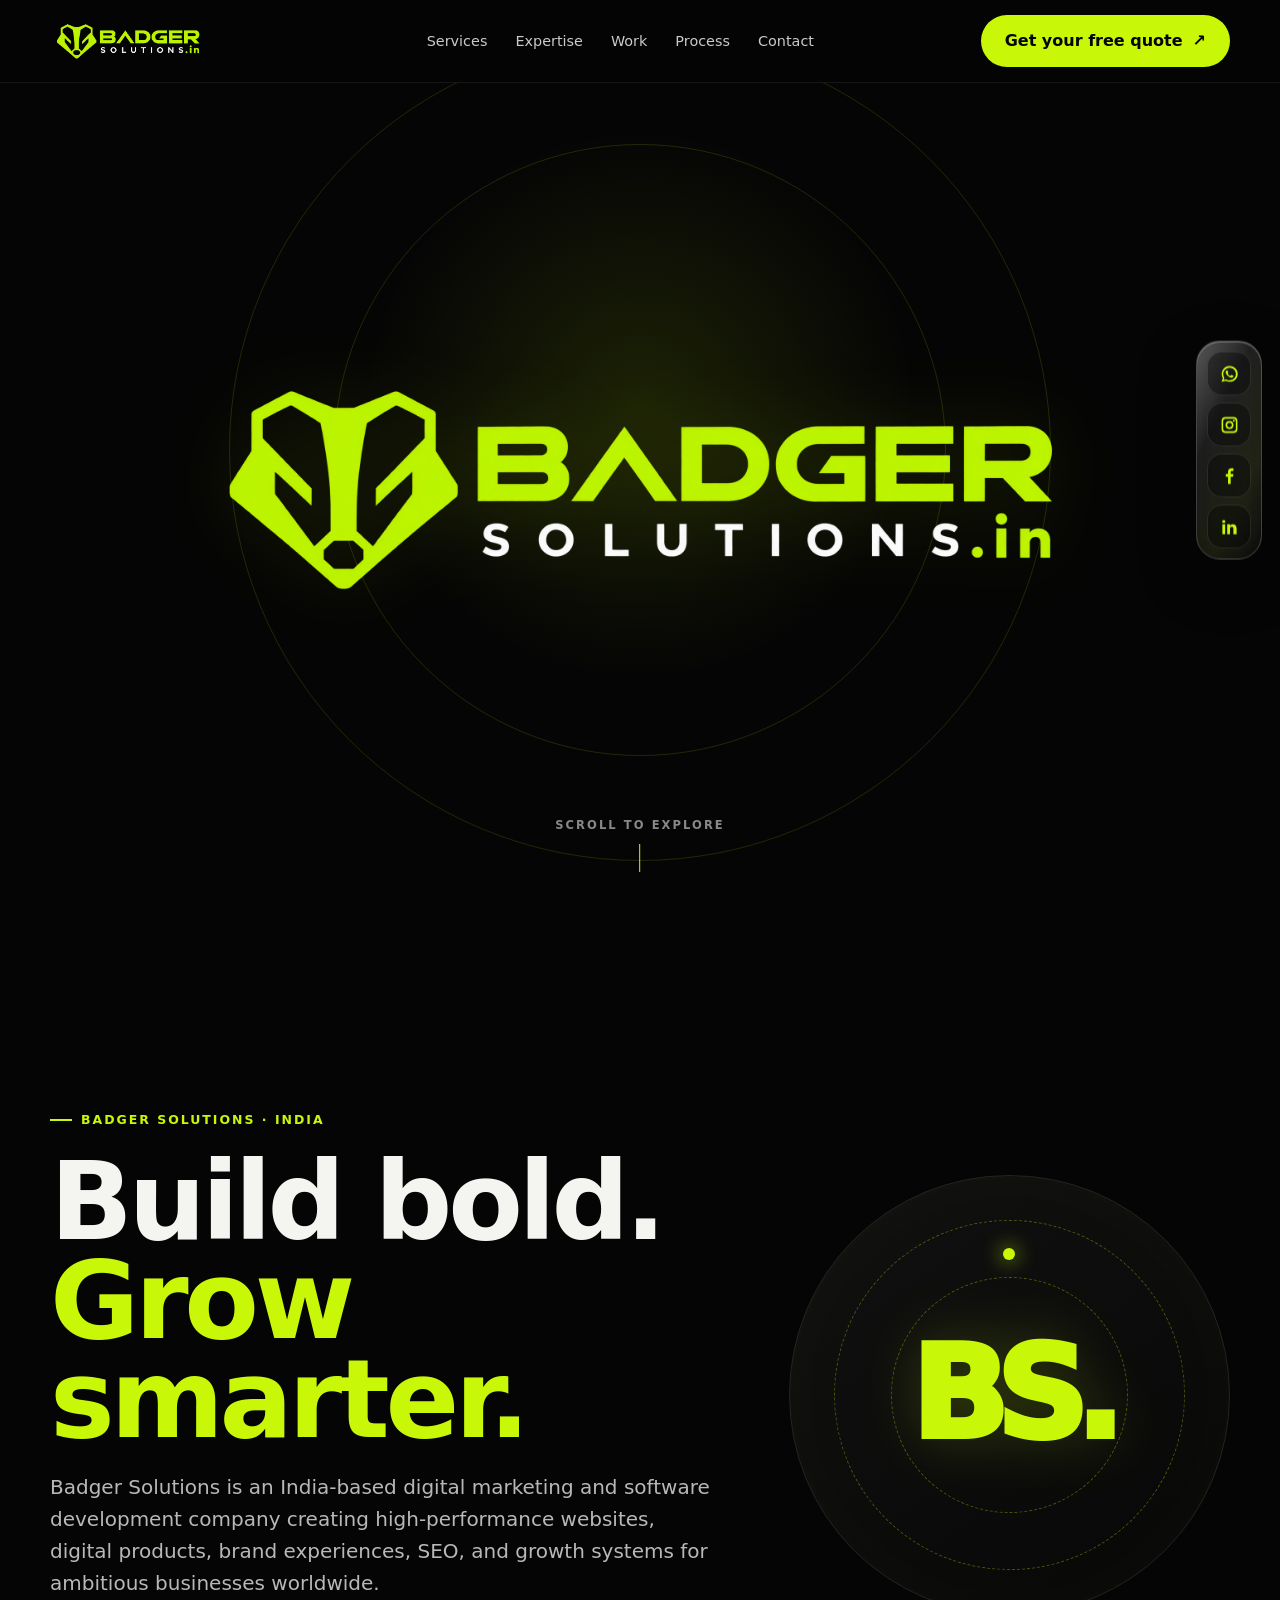
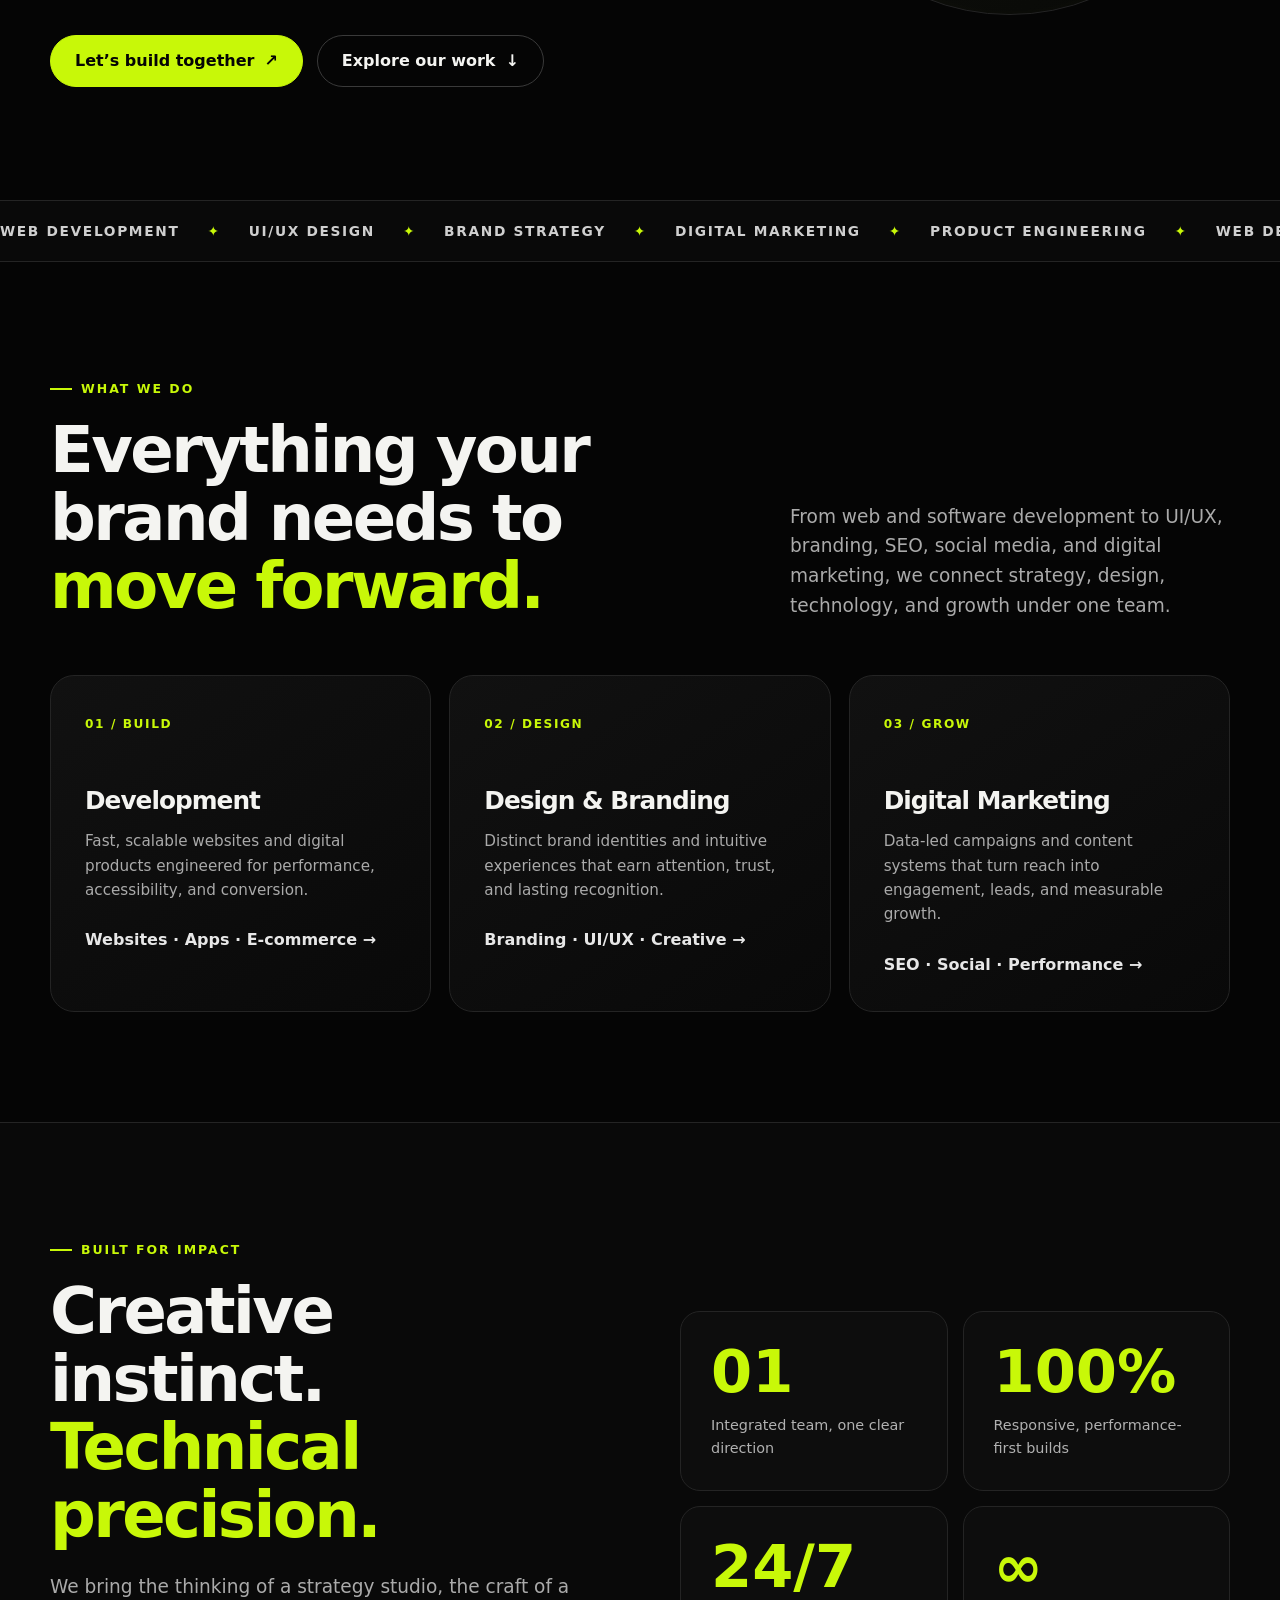
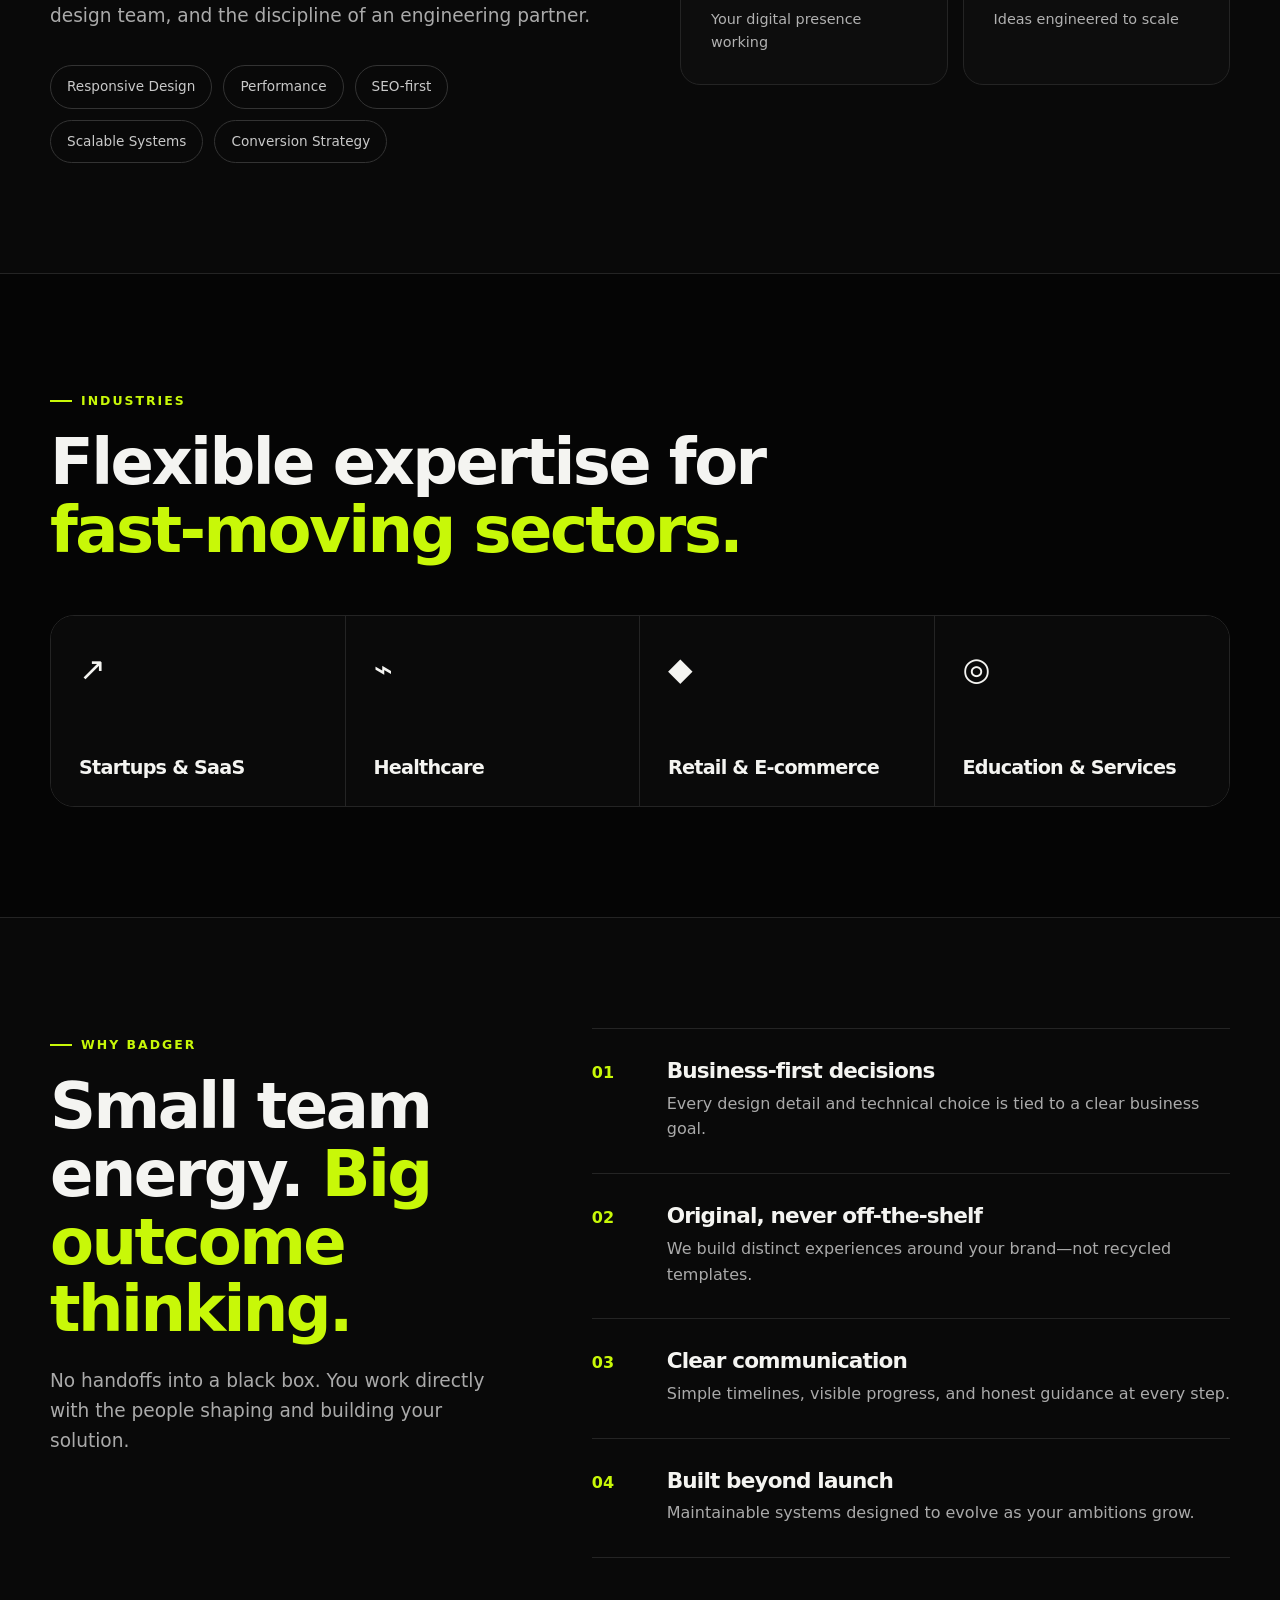
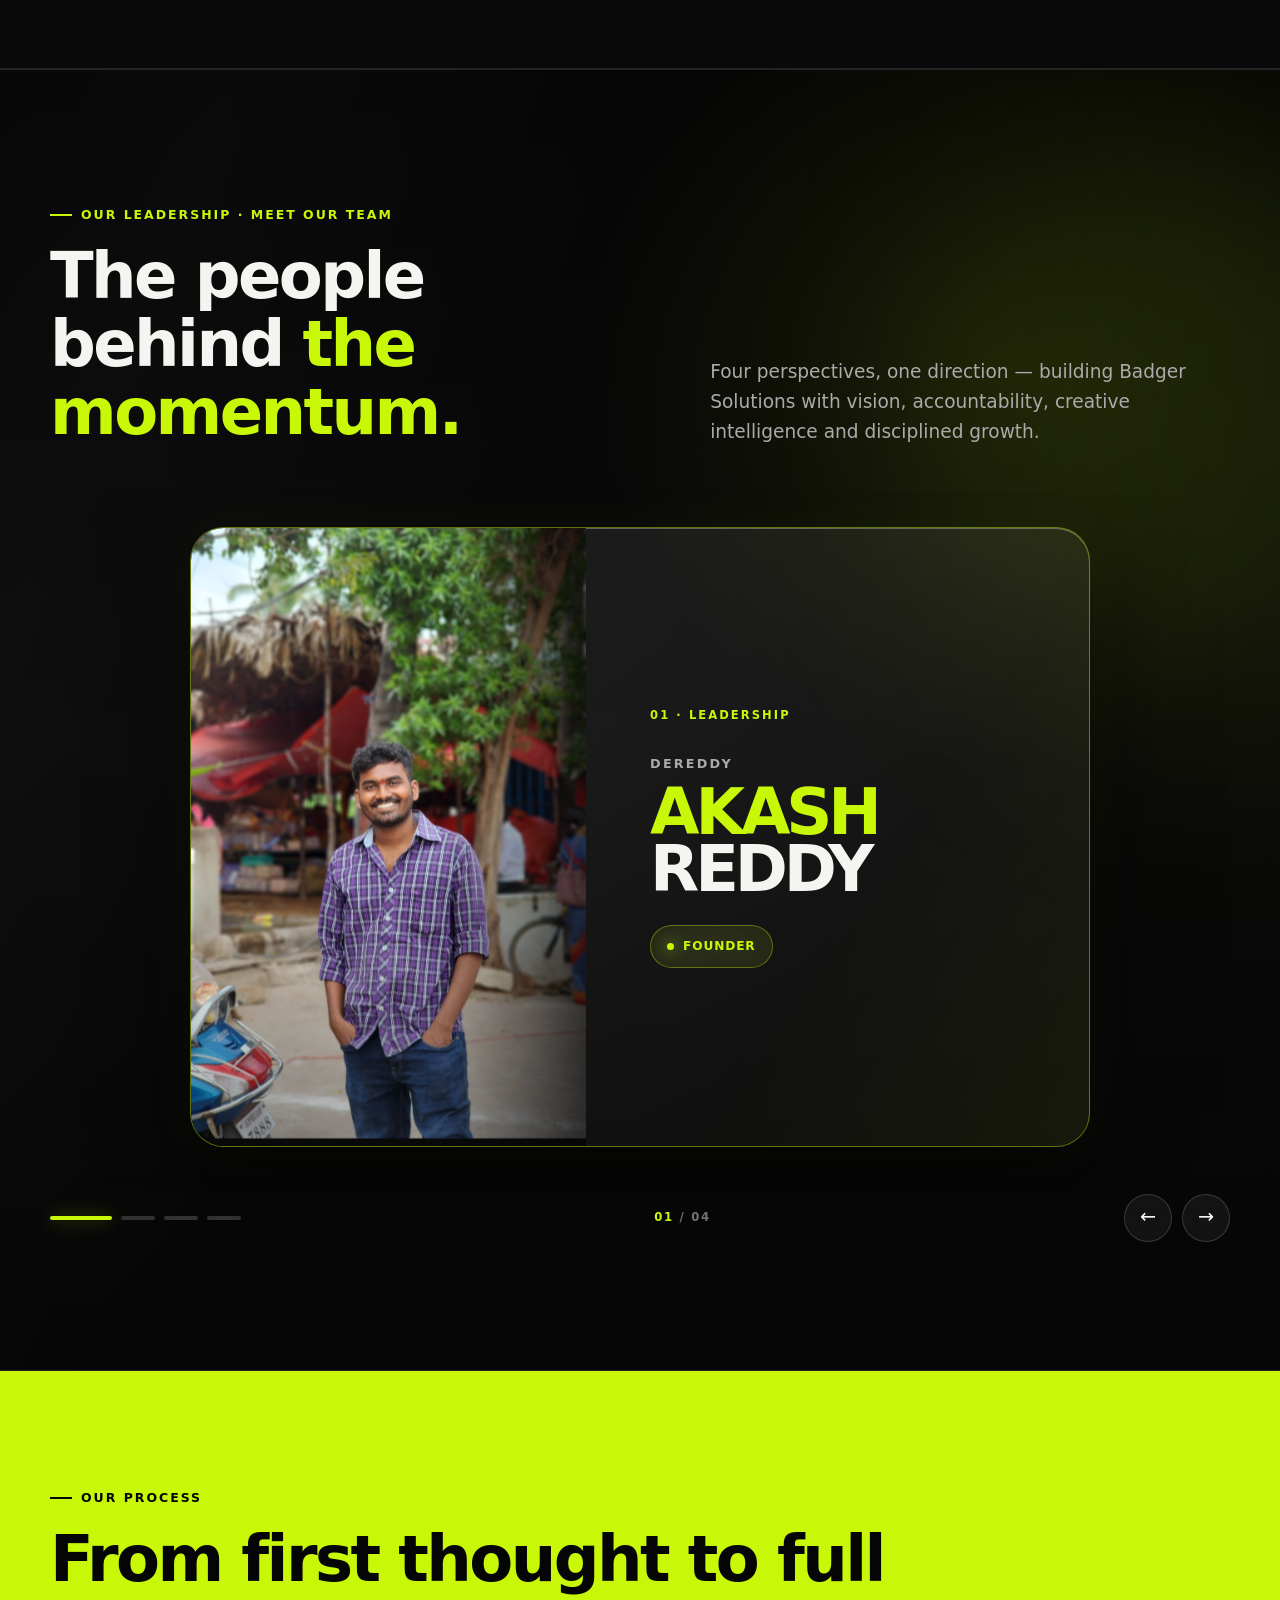
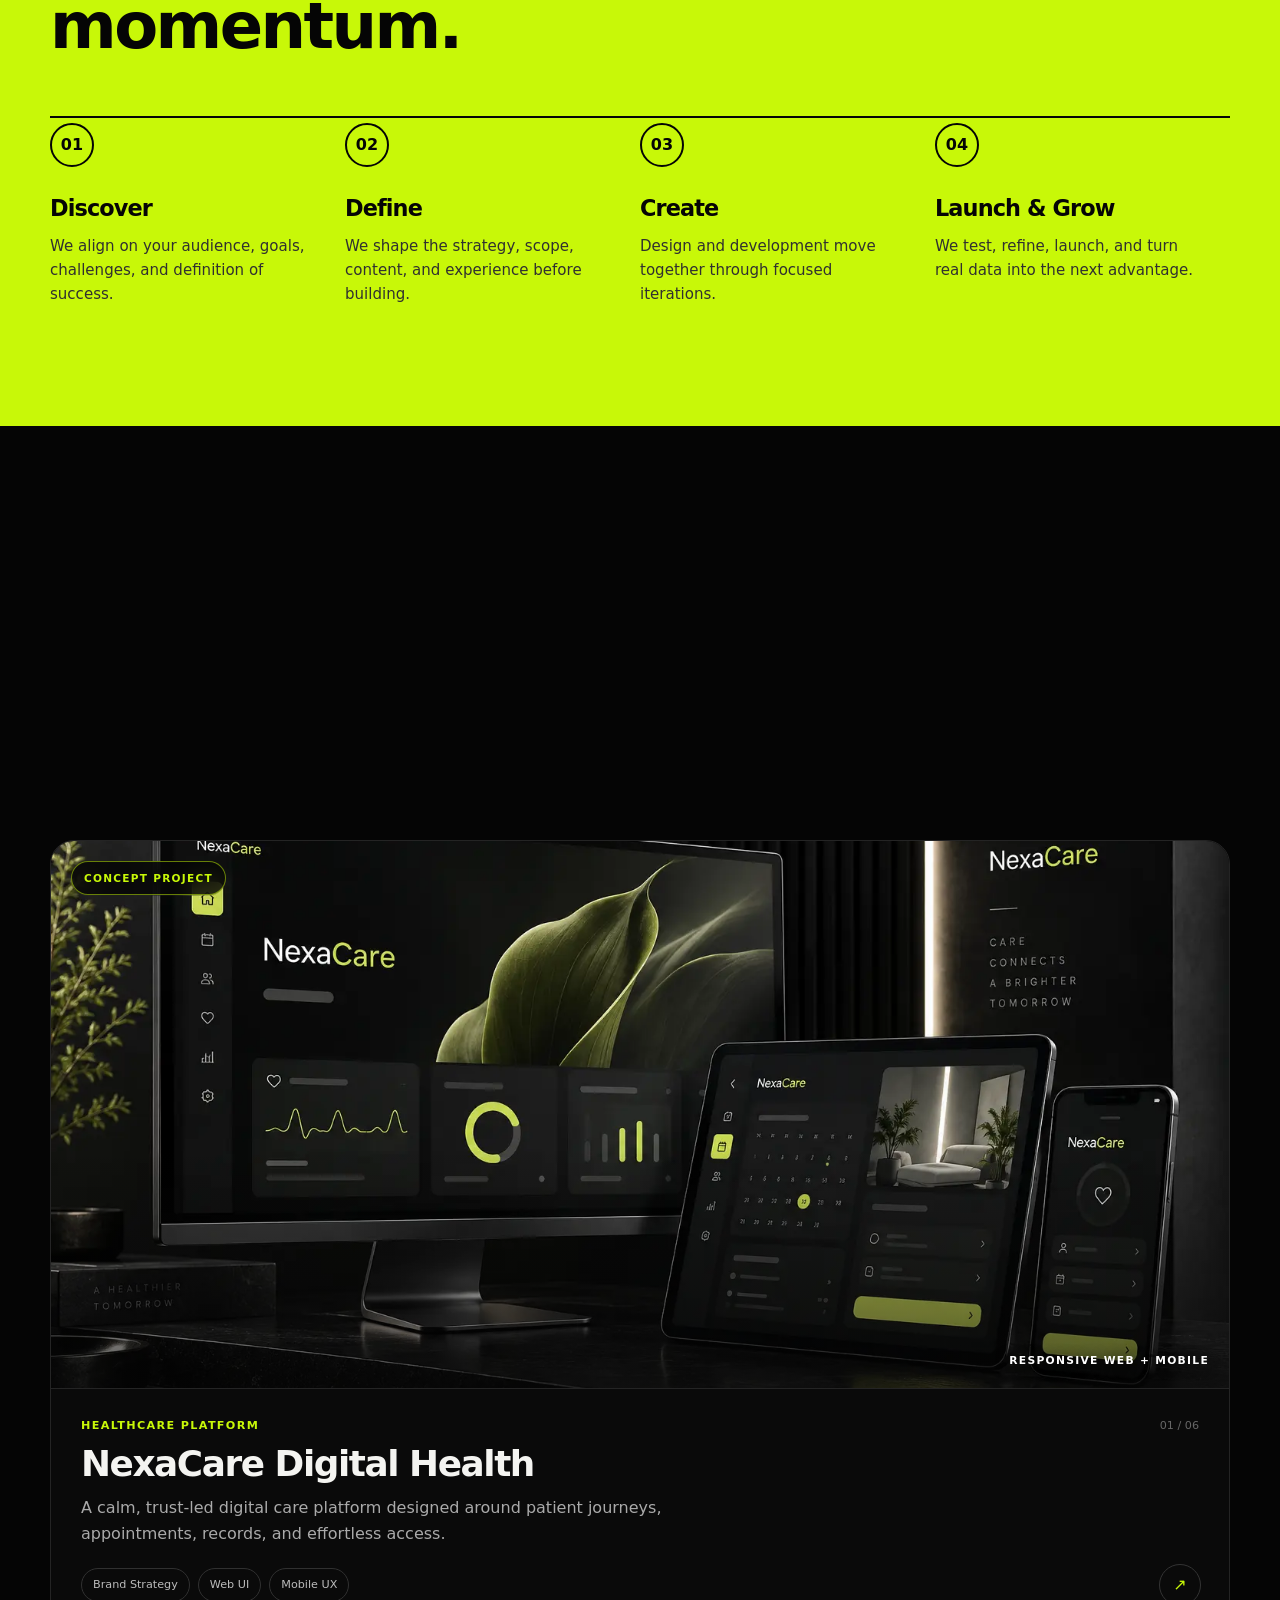
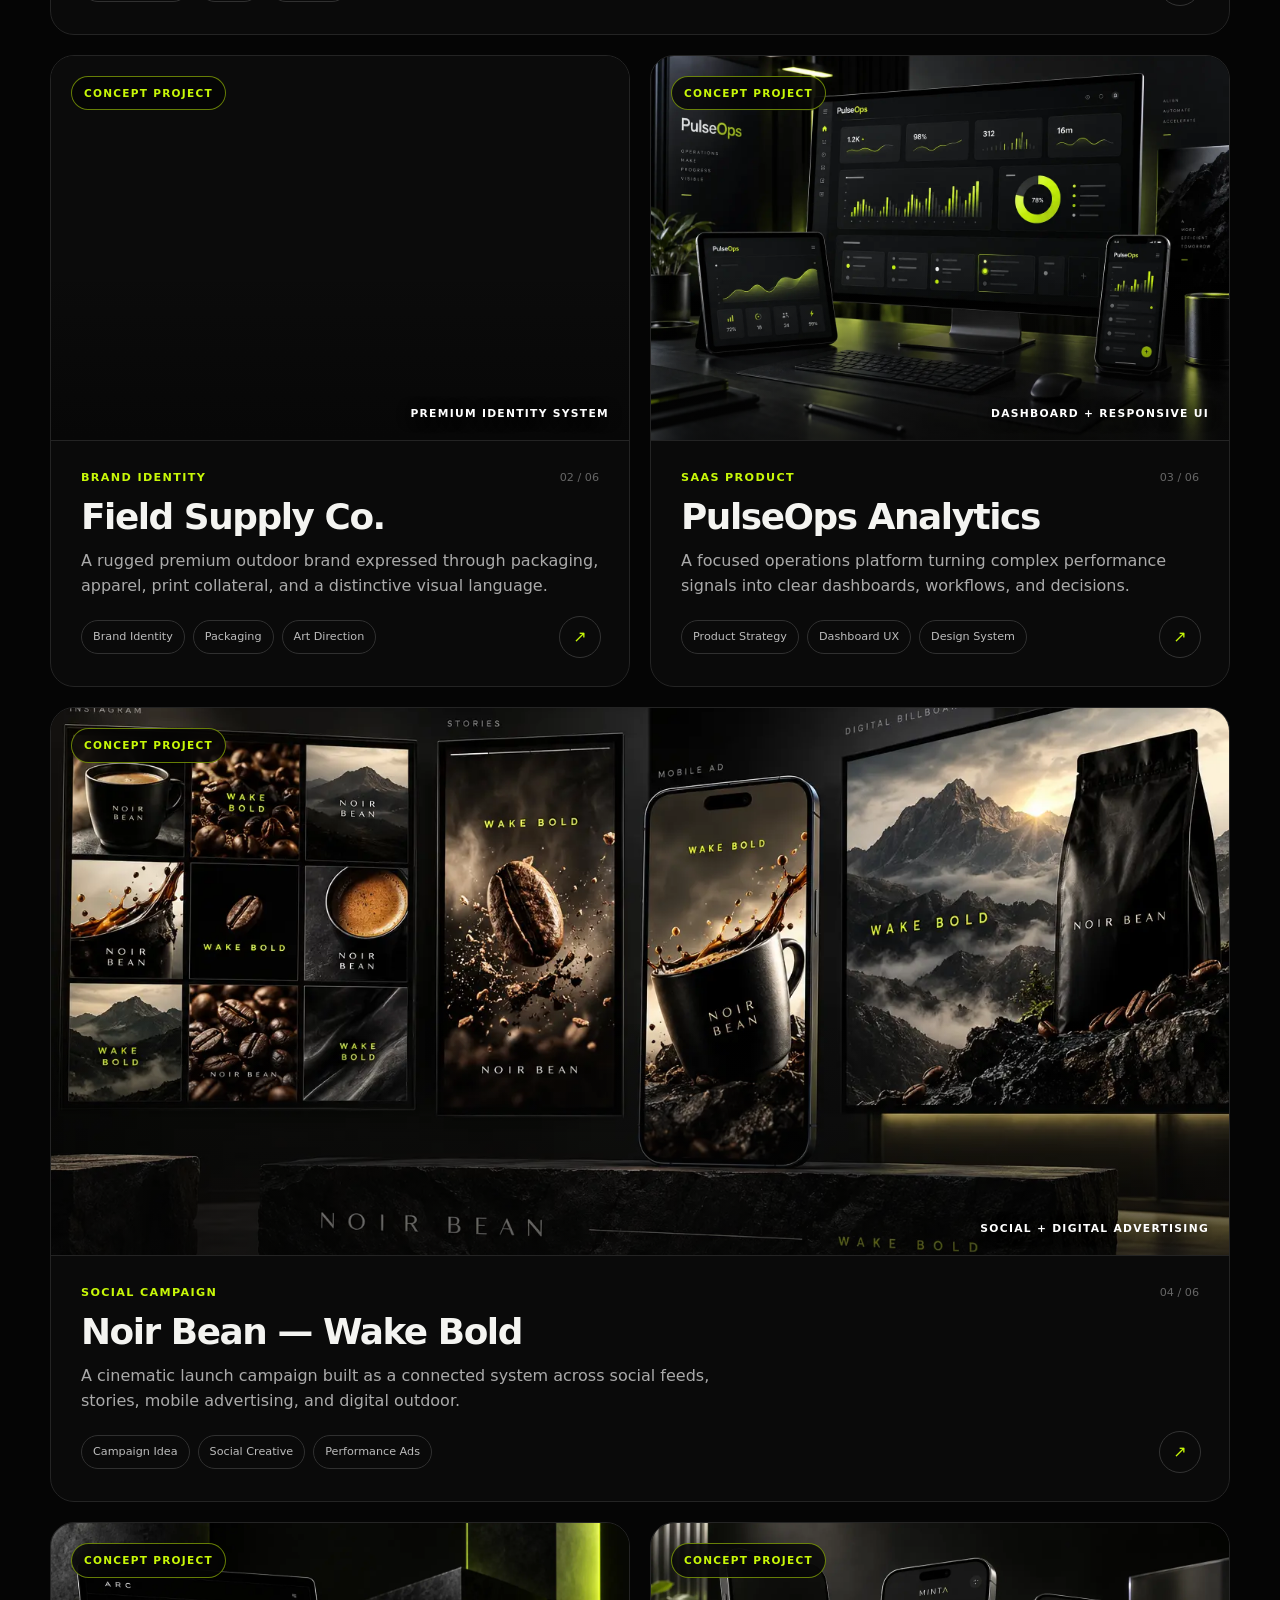
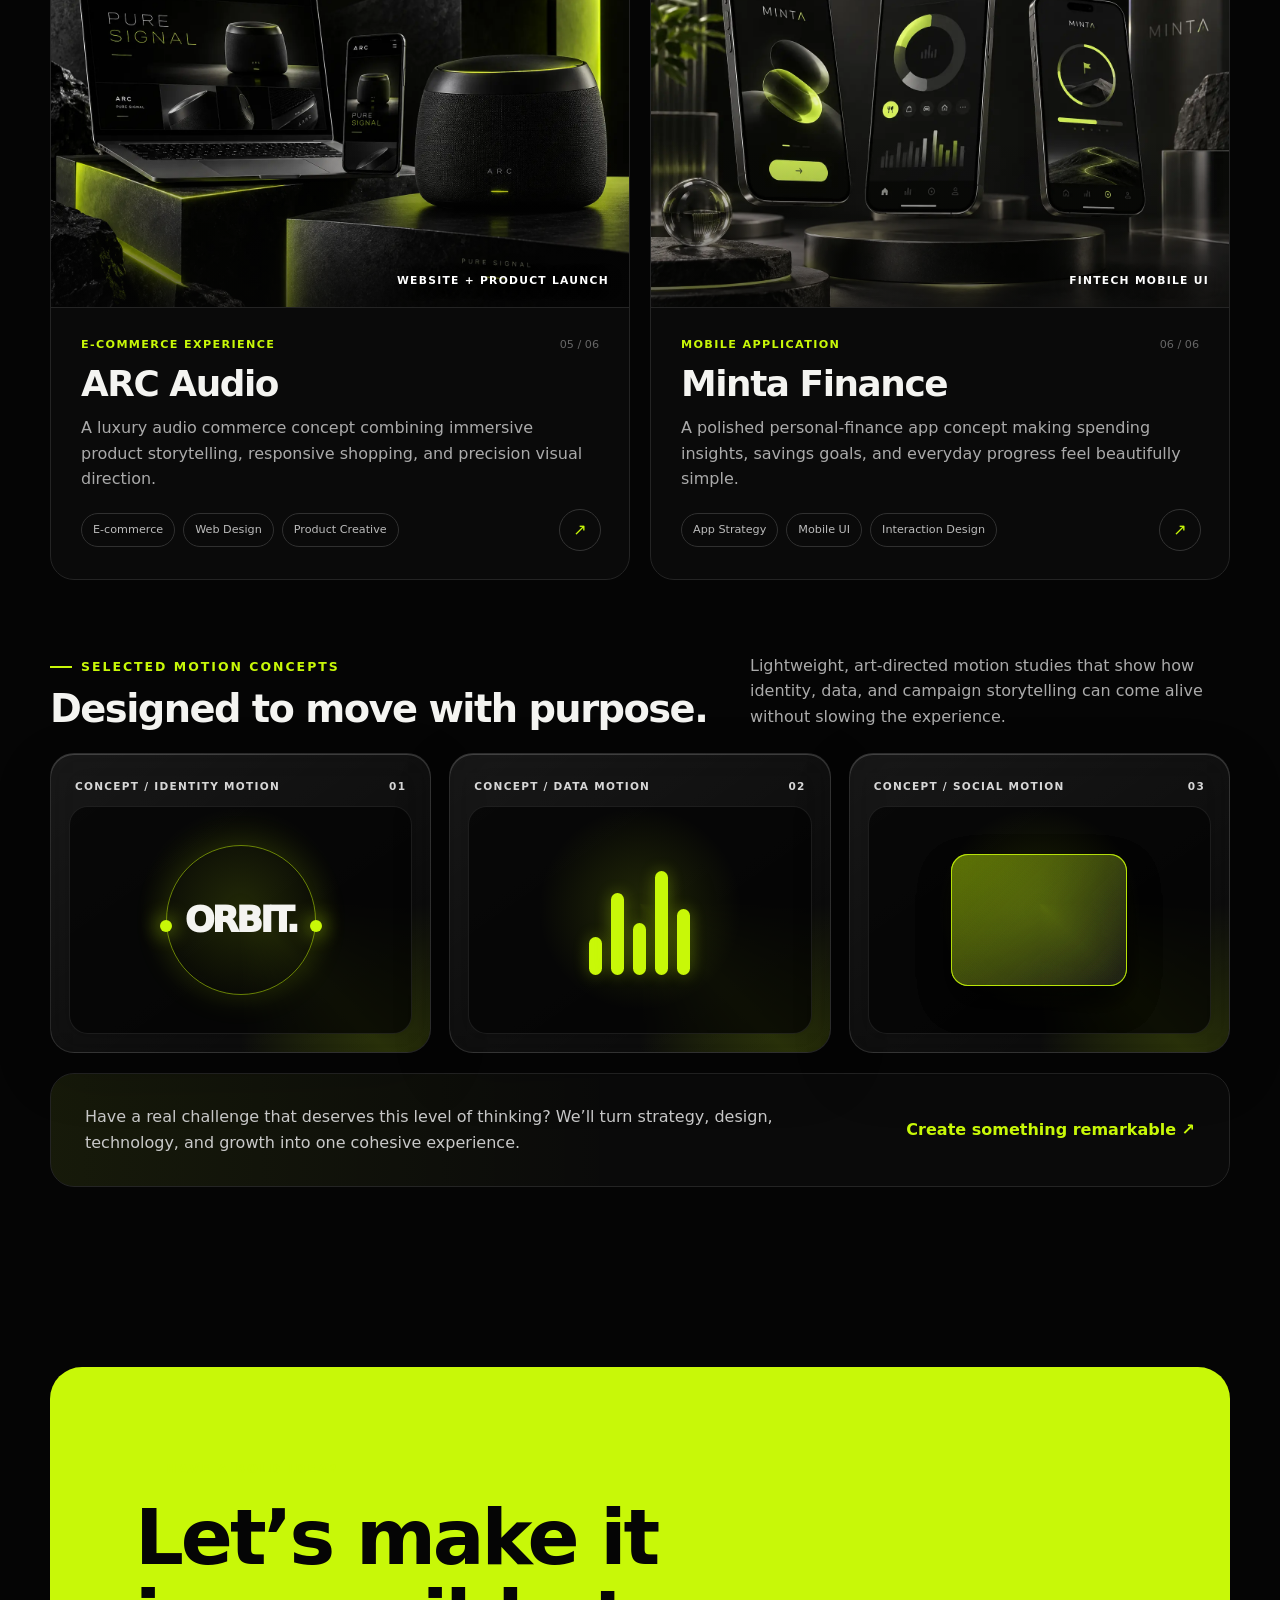
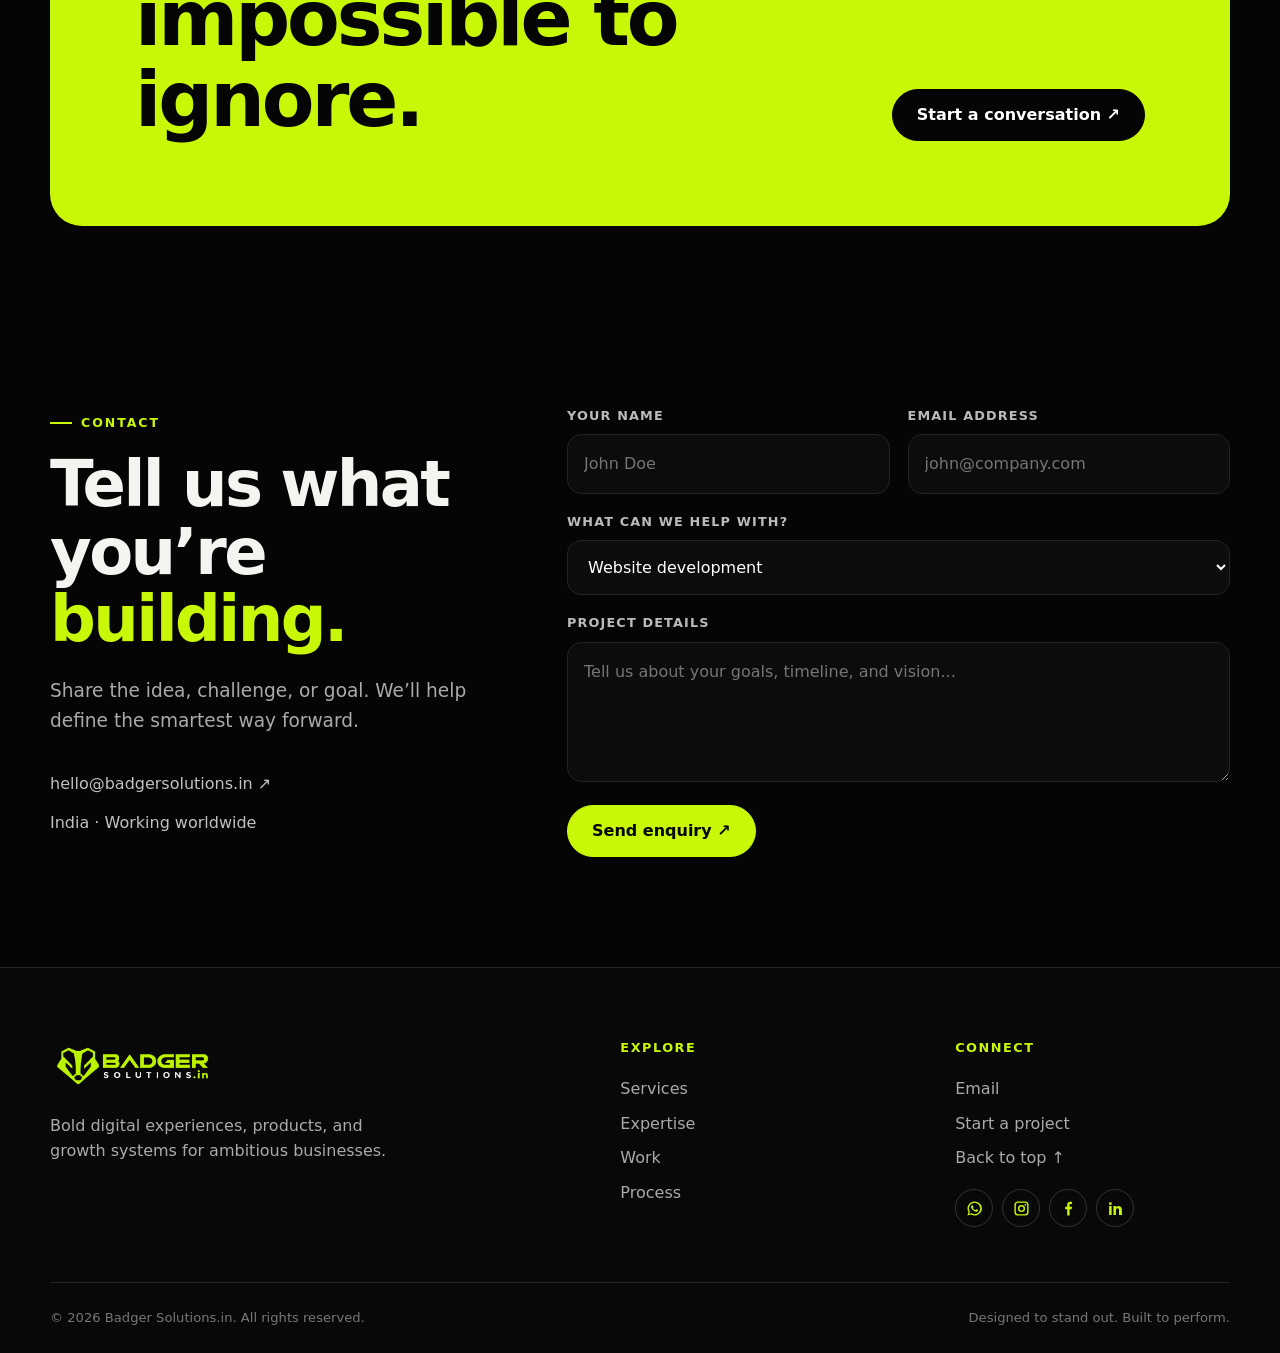
==== commit 1b21b4e7: "Fix Chrome favicon with official Badger symbol" ====
--- a/index.html
+++ b/index.html
@@ -8,11 +8,11 @@
   <meta name="theme-color" content="#050505">
   <link rel="canonical" href="https://badgersolutions.in/">
   <link rel="preload" as="image" href="/ChatGPT%20Image%20Sep%2020%2C%202026%2C%2006_45_54%20PM.png" fetchpriority="high">
-  <link rel="shortcut icon" href="/favicon.ico?v=6">
-  <link rel="icon" type="image/x-icon" href="/favicon.ico?v=6">
-  <link rel="icon" type="image/png" sizes="48x48" href="/favicon-48x48.png?v=6">
-  <link rel="icon" type="image/png" sizes="512x512" href="/favicon-512x512.png?v=6">
-  <link rel="apple-touch-icon" sizes="180x180" href="/apple-touch-icon.png?v=6">
+  <link rel="shortcut icon" href="/favicon.ico?v=7">
+  <link rel="icon" type="image/x-icon" href="/favicon.ico?v=7">
+  <link rel="icon" type="image/png" sizes="48x48" href="/favicon-48x48.png?v=7">
+  <link rel="icon" type="image/png" sizes="512x512" href="/favicon-512x512.png?v=7">
+  <link rel="apple-touch-icon" sizes="180x180" href="/apple-touch-icon.png?v=7">
   <meta property="og:type" content="website">
   <meta property="og:url" content="https://badgersolutions.in/">
   <meta property="og:title" content="Badger Solutions | Digital Marketing & Software Development">
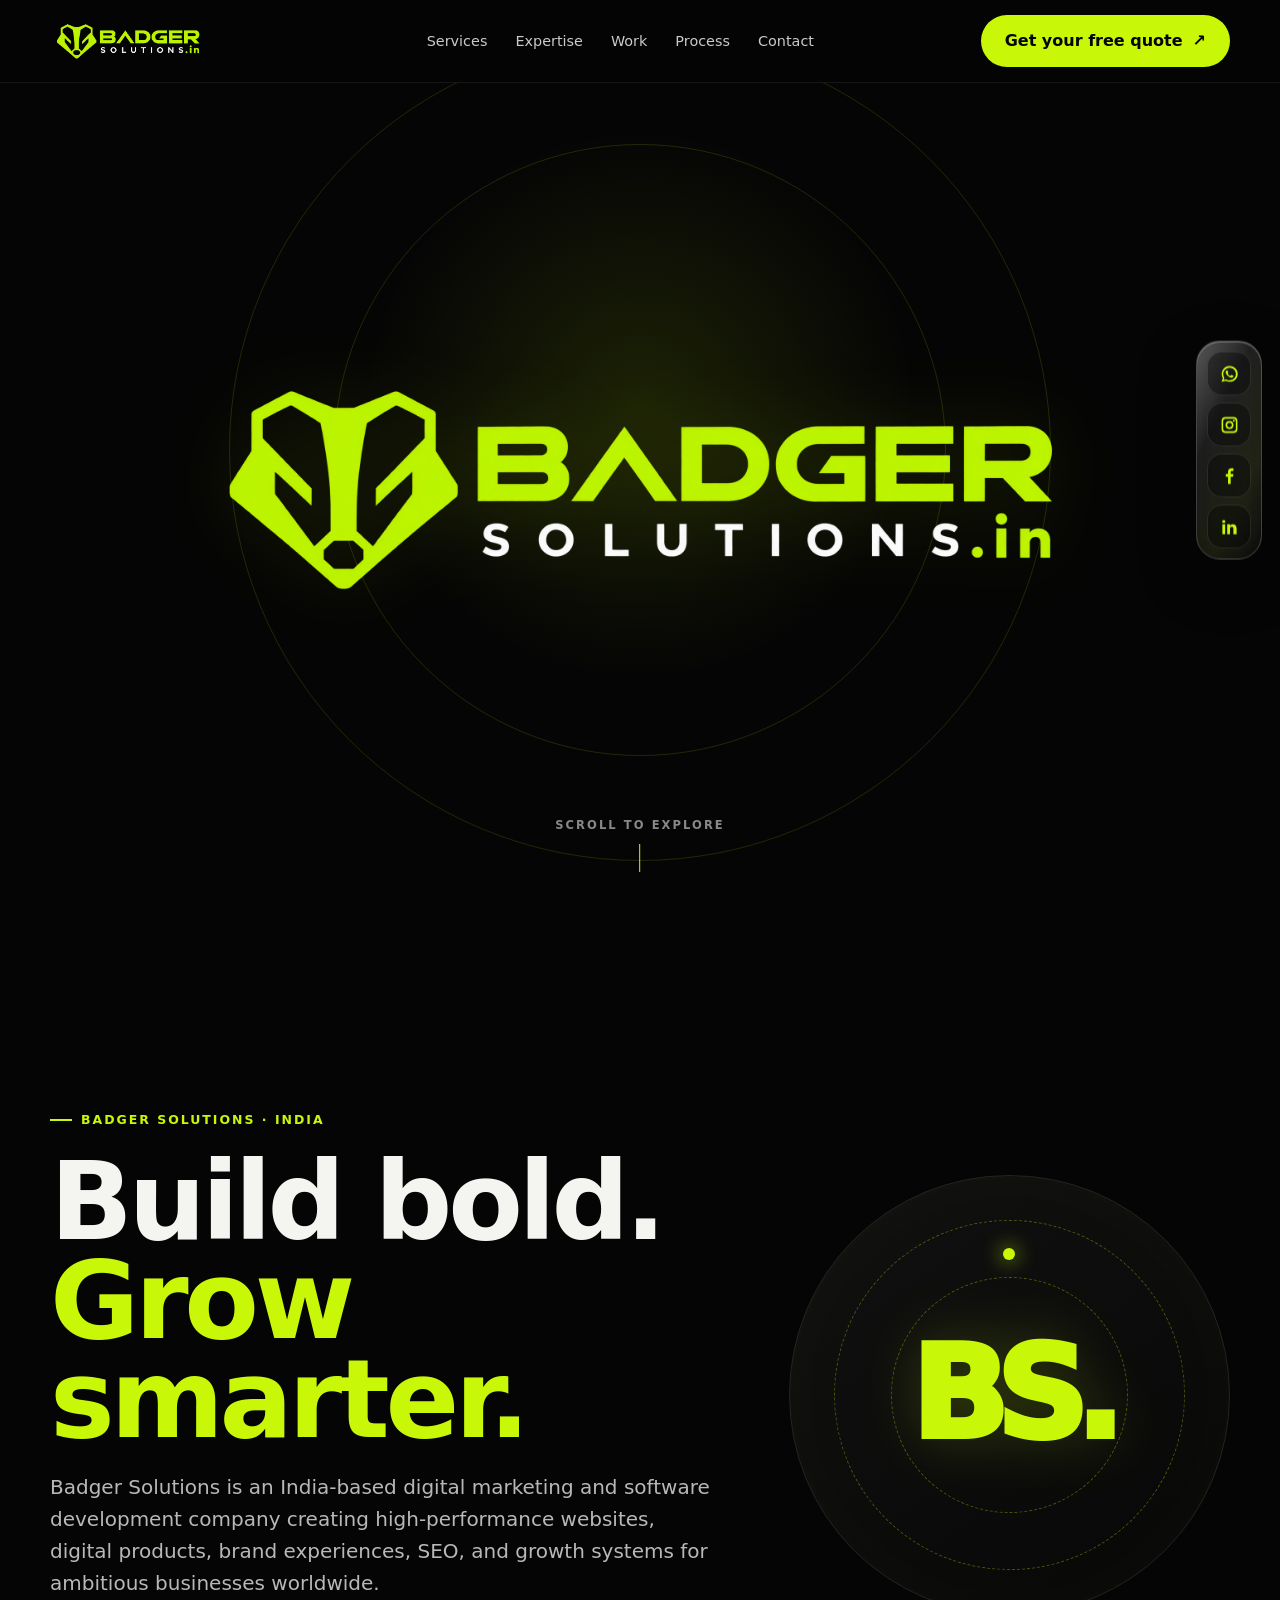
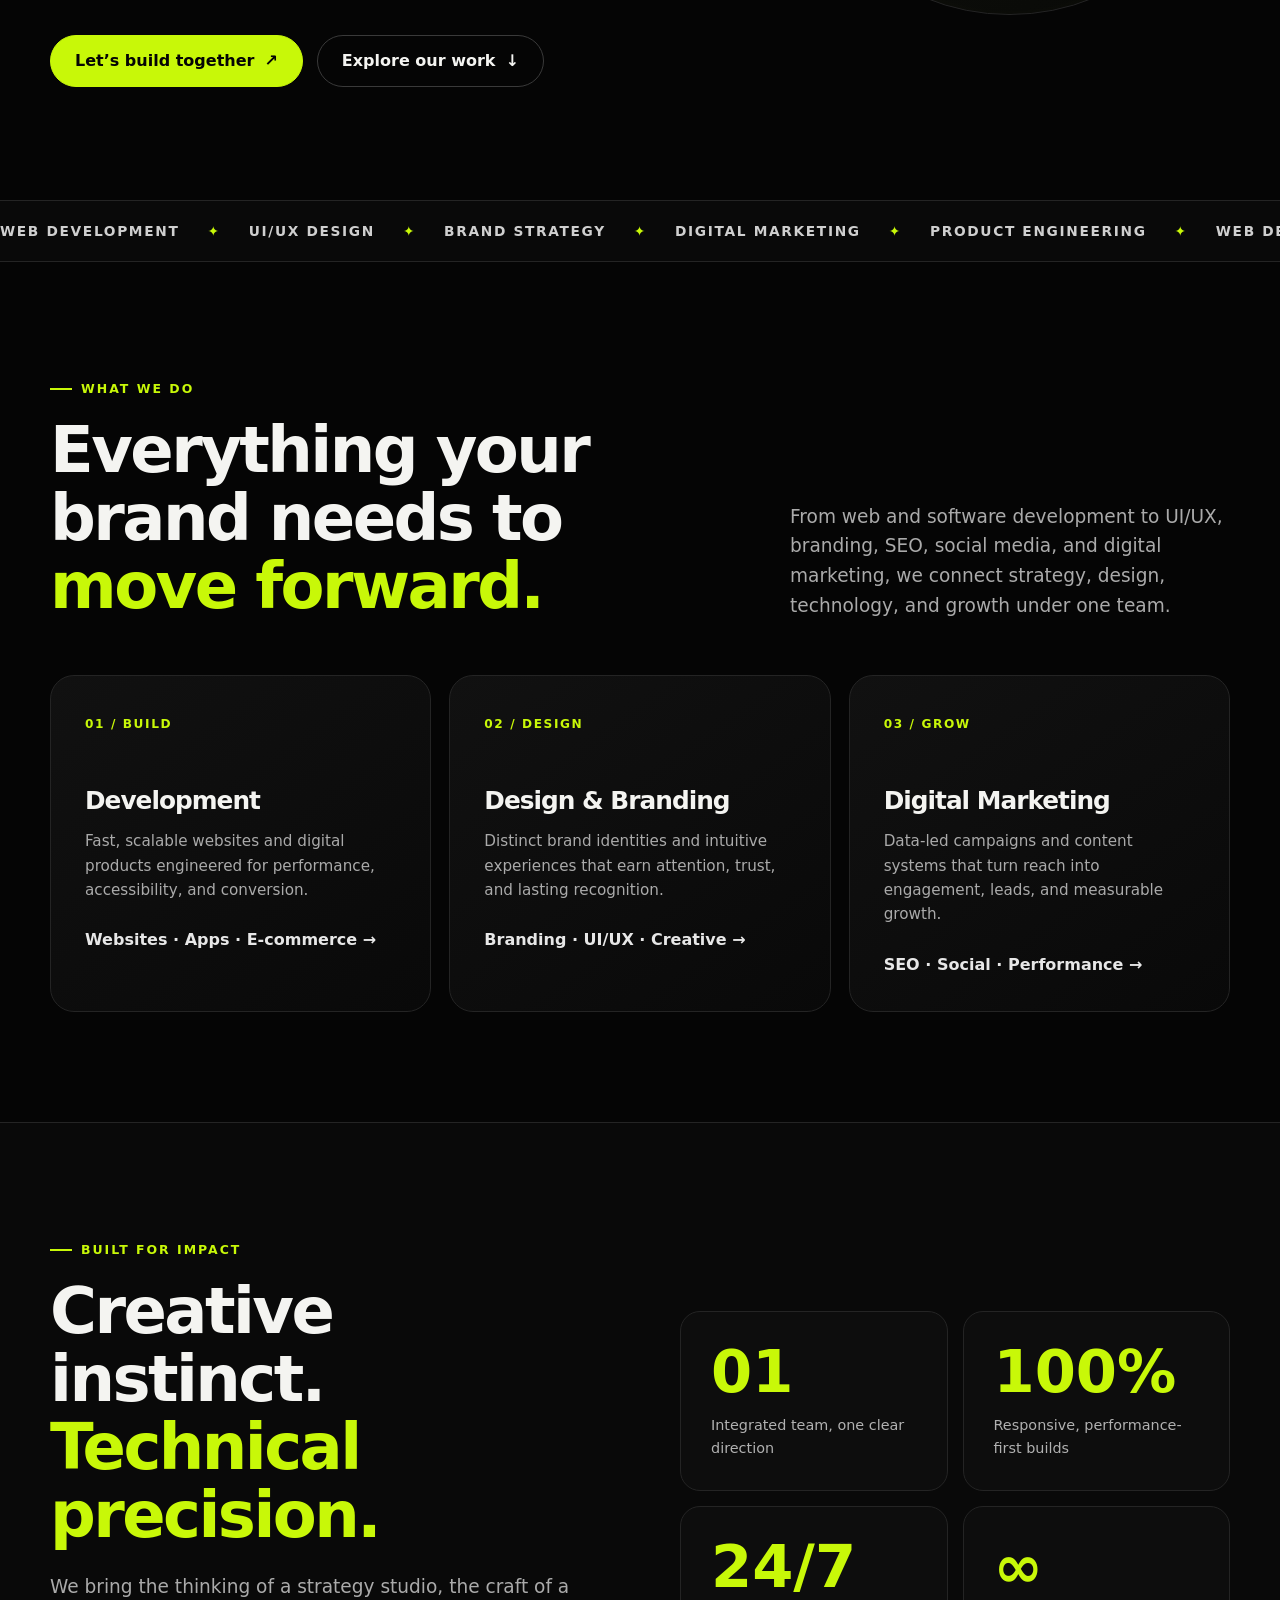
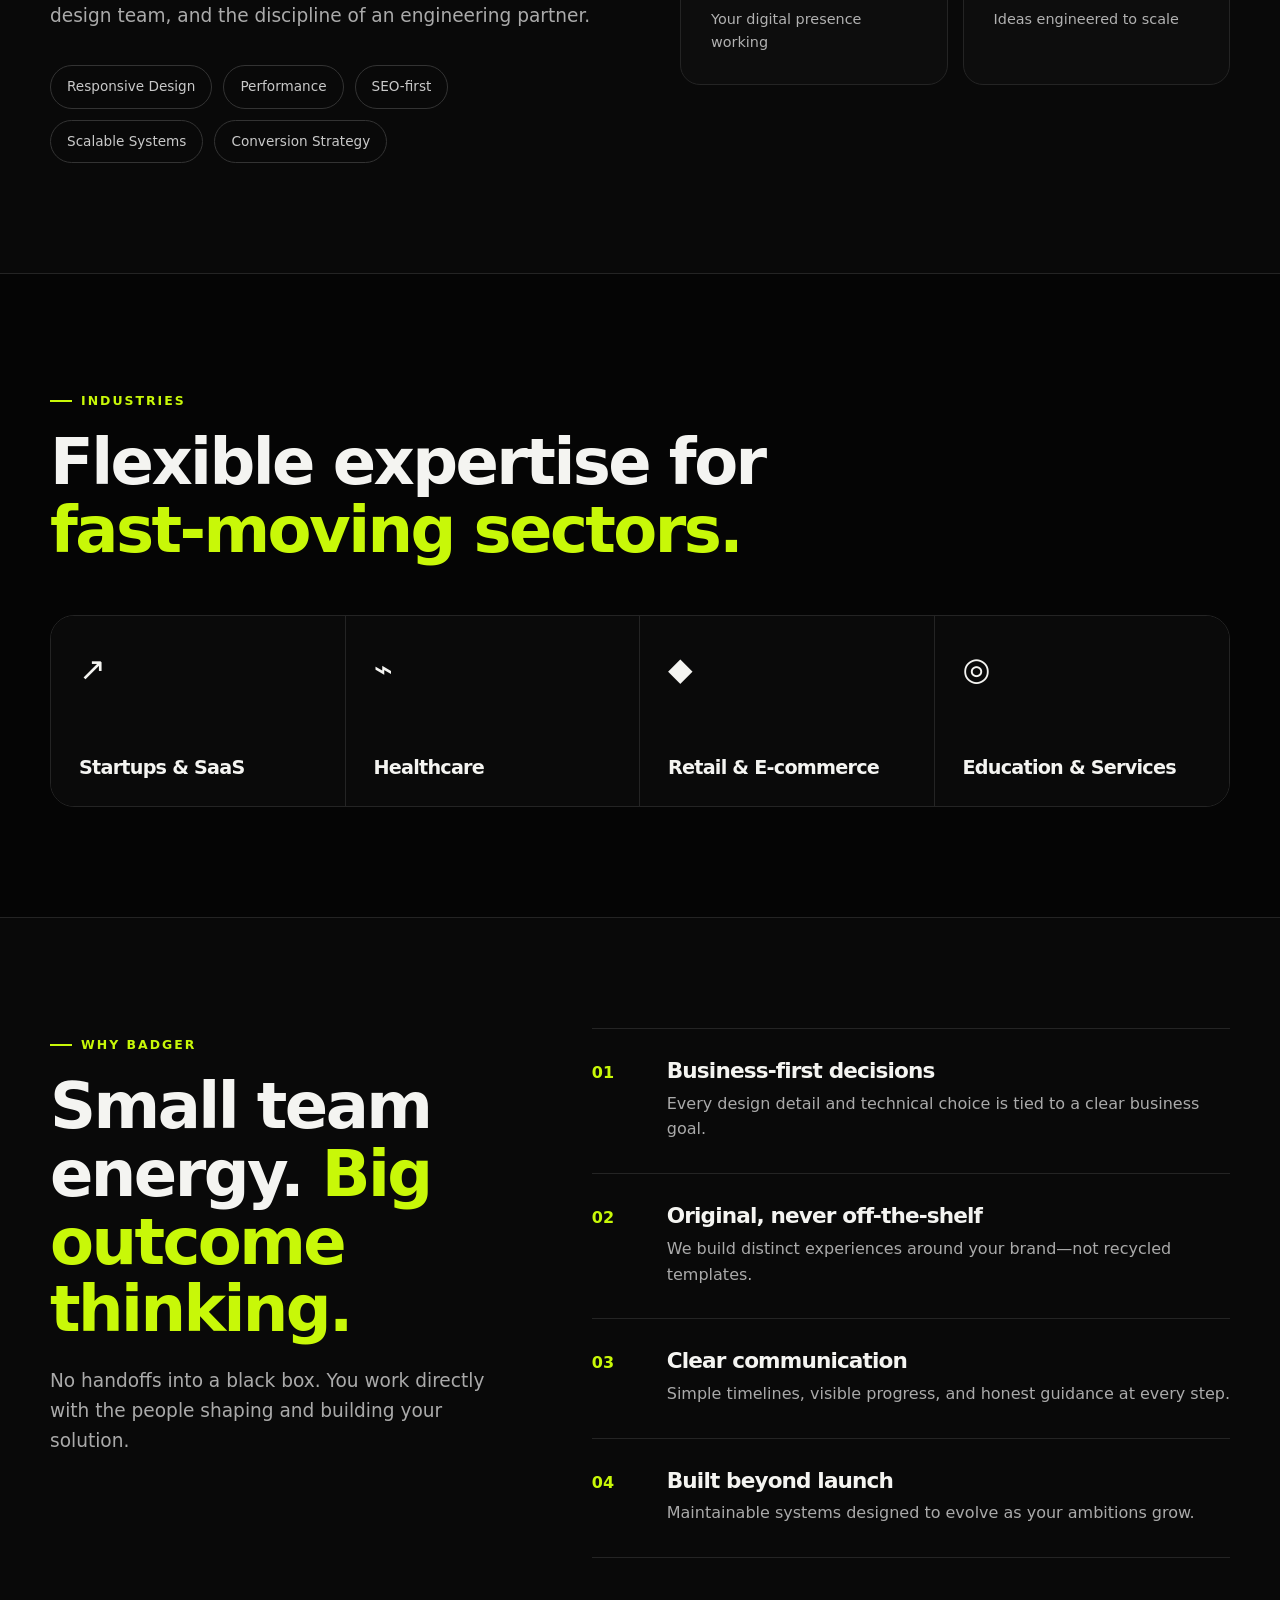
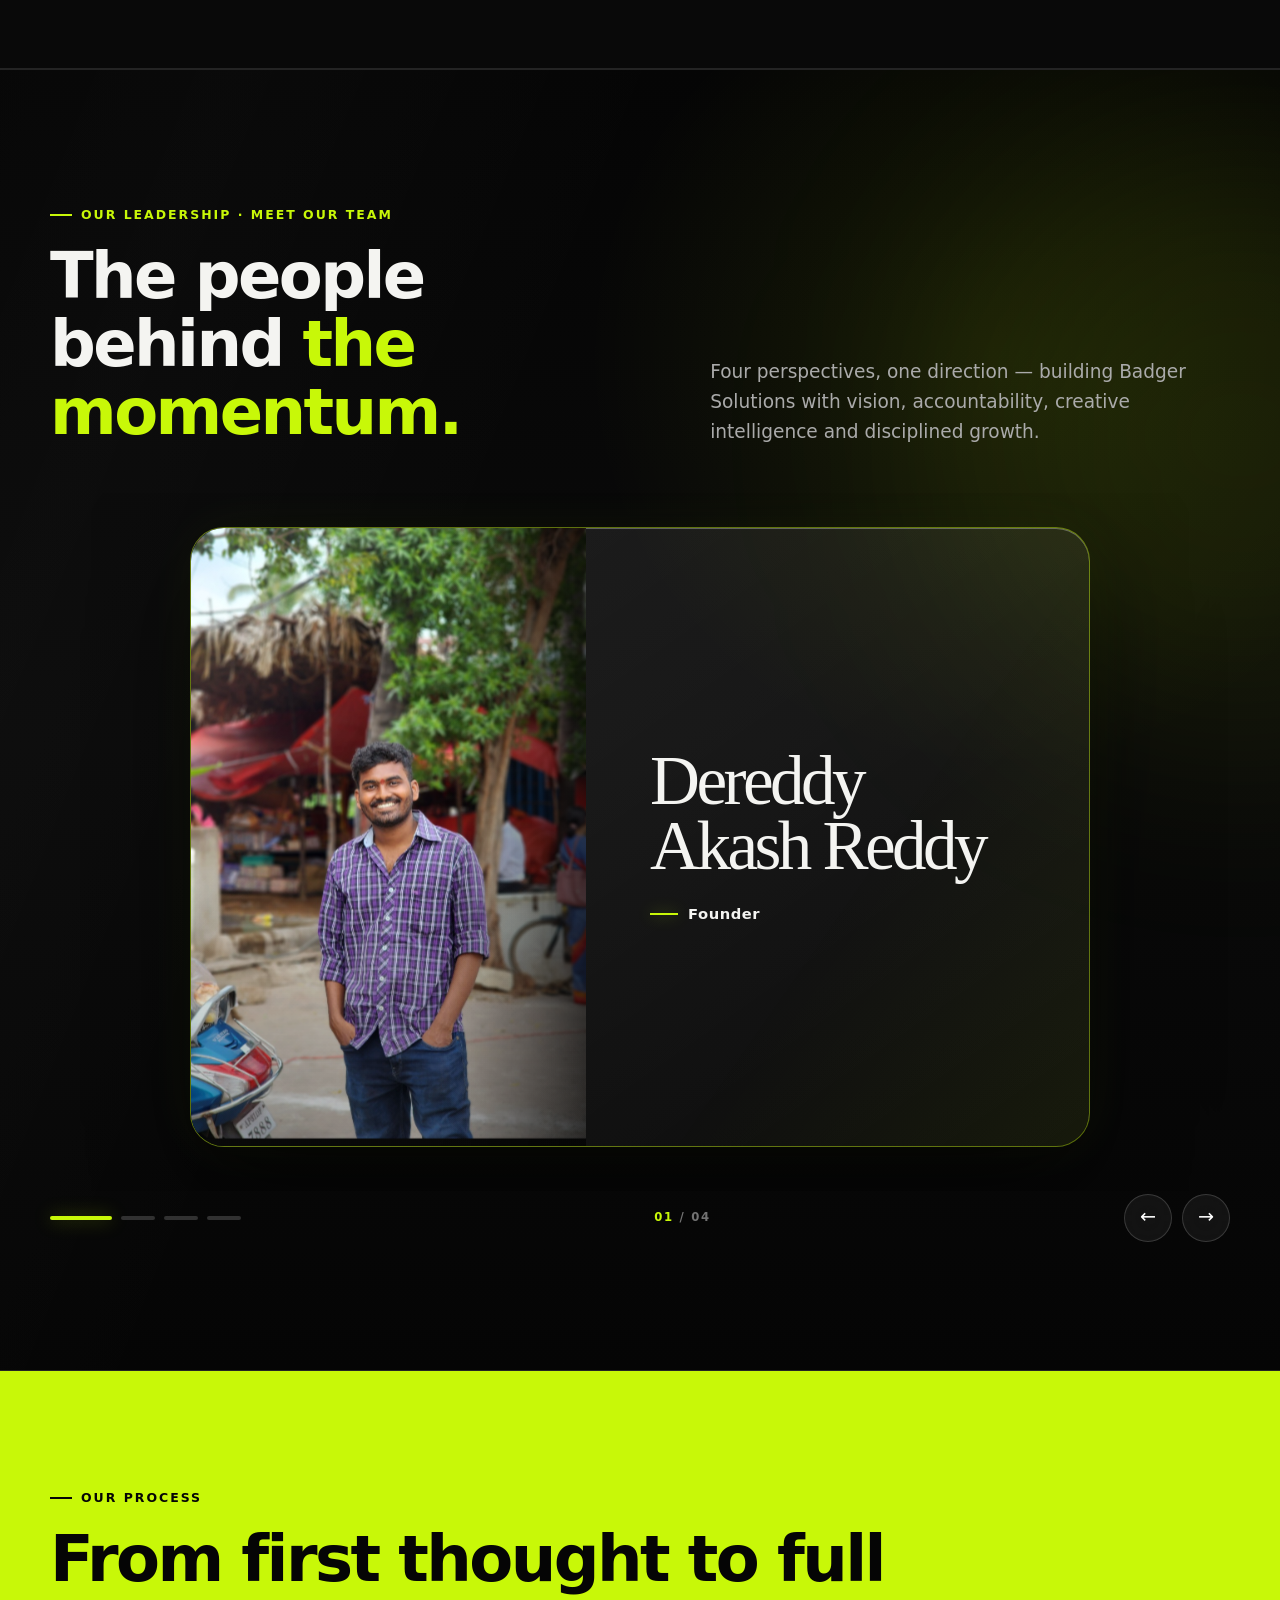
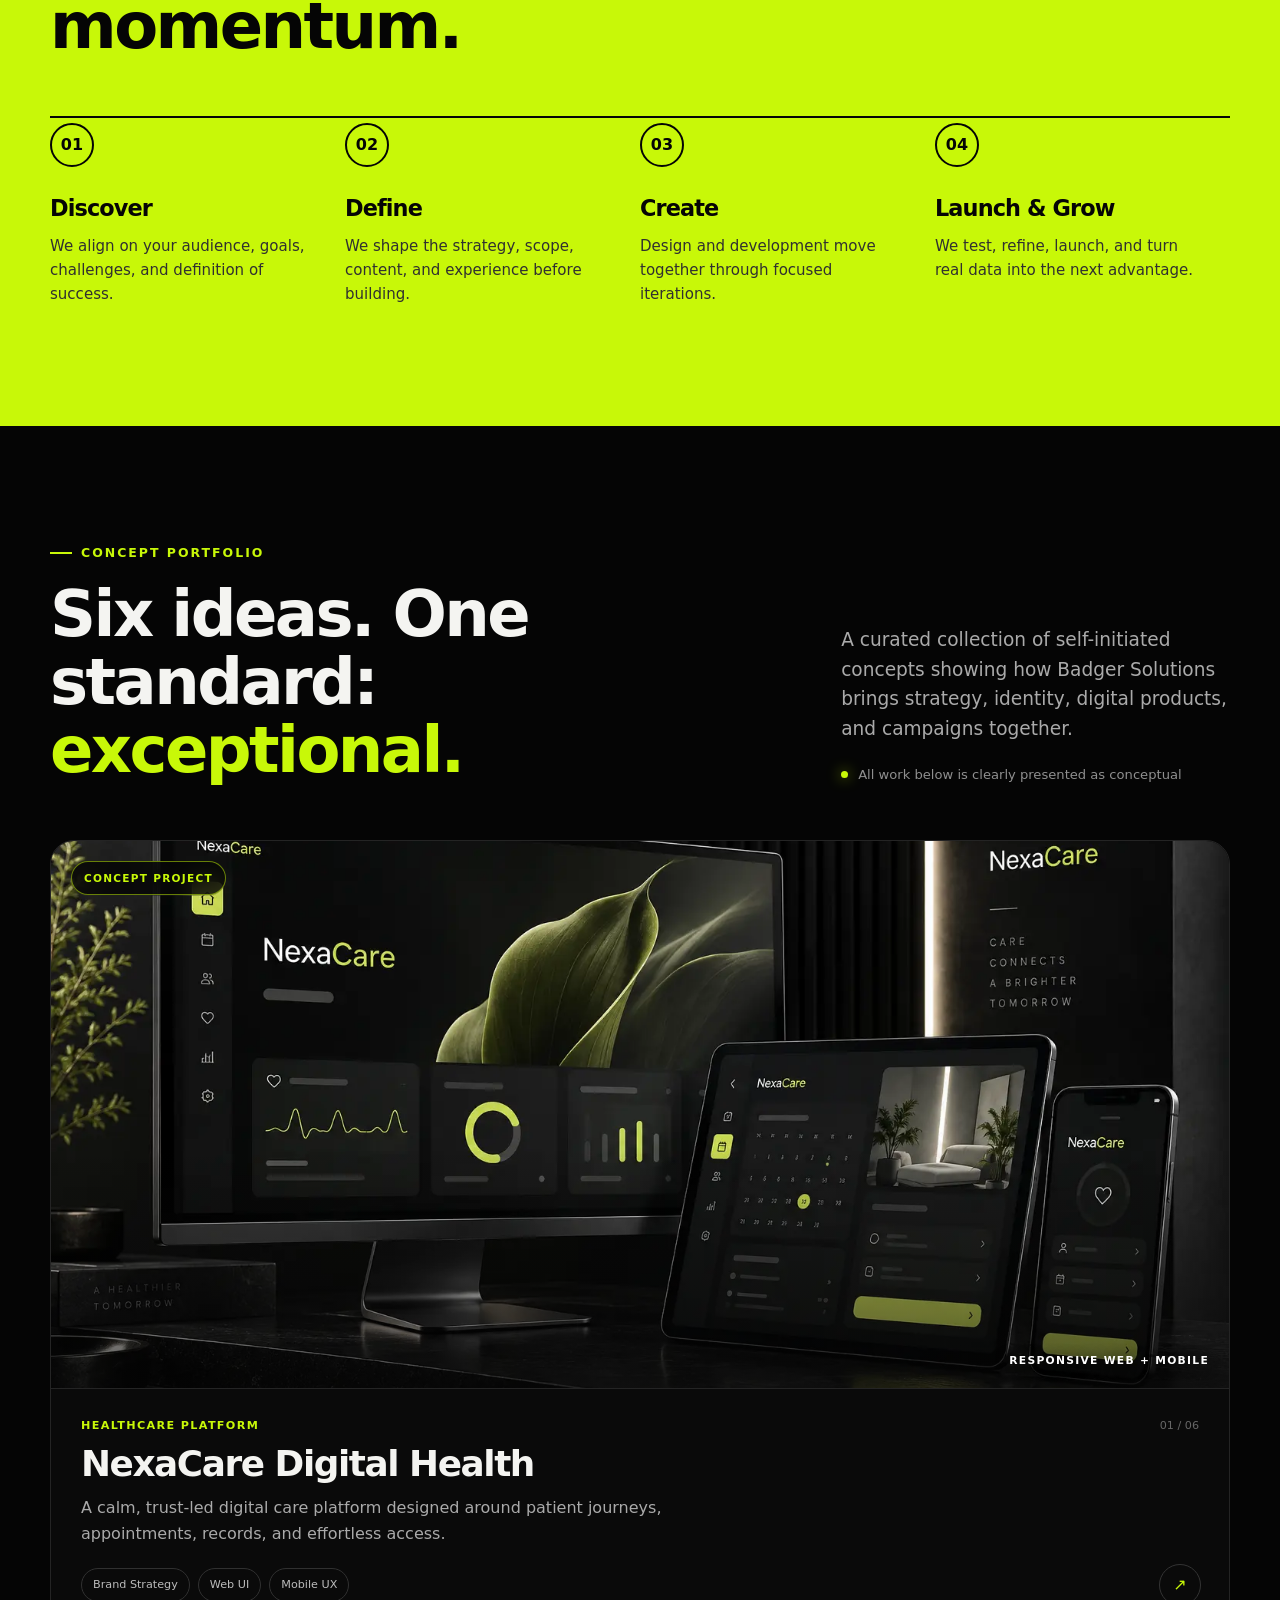
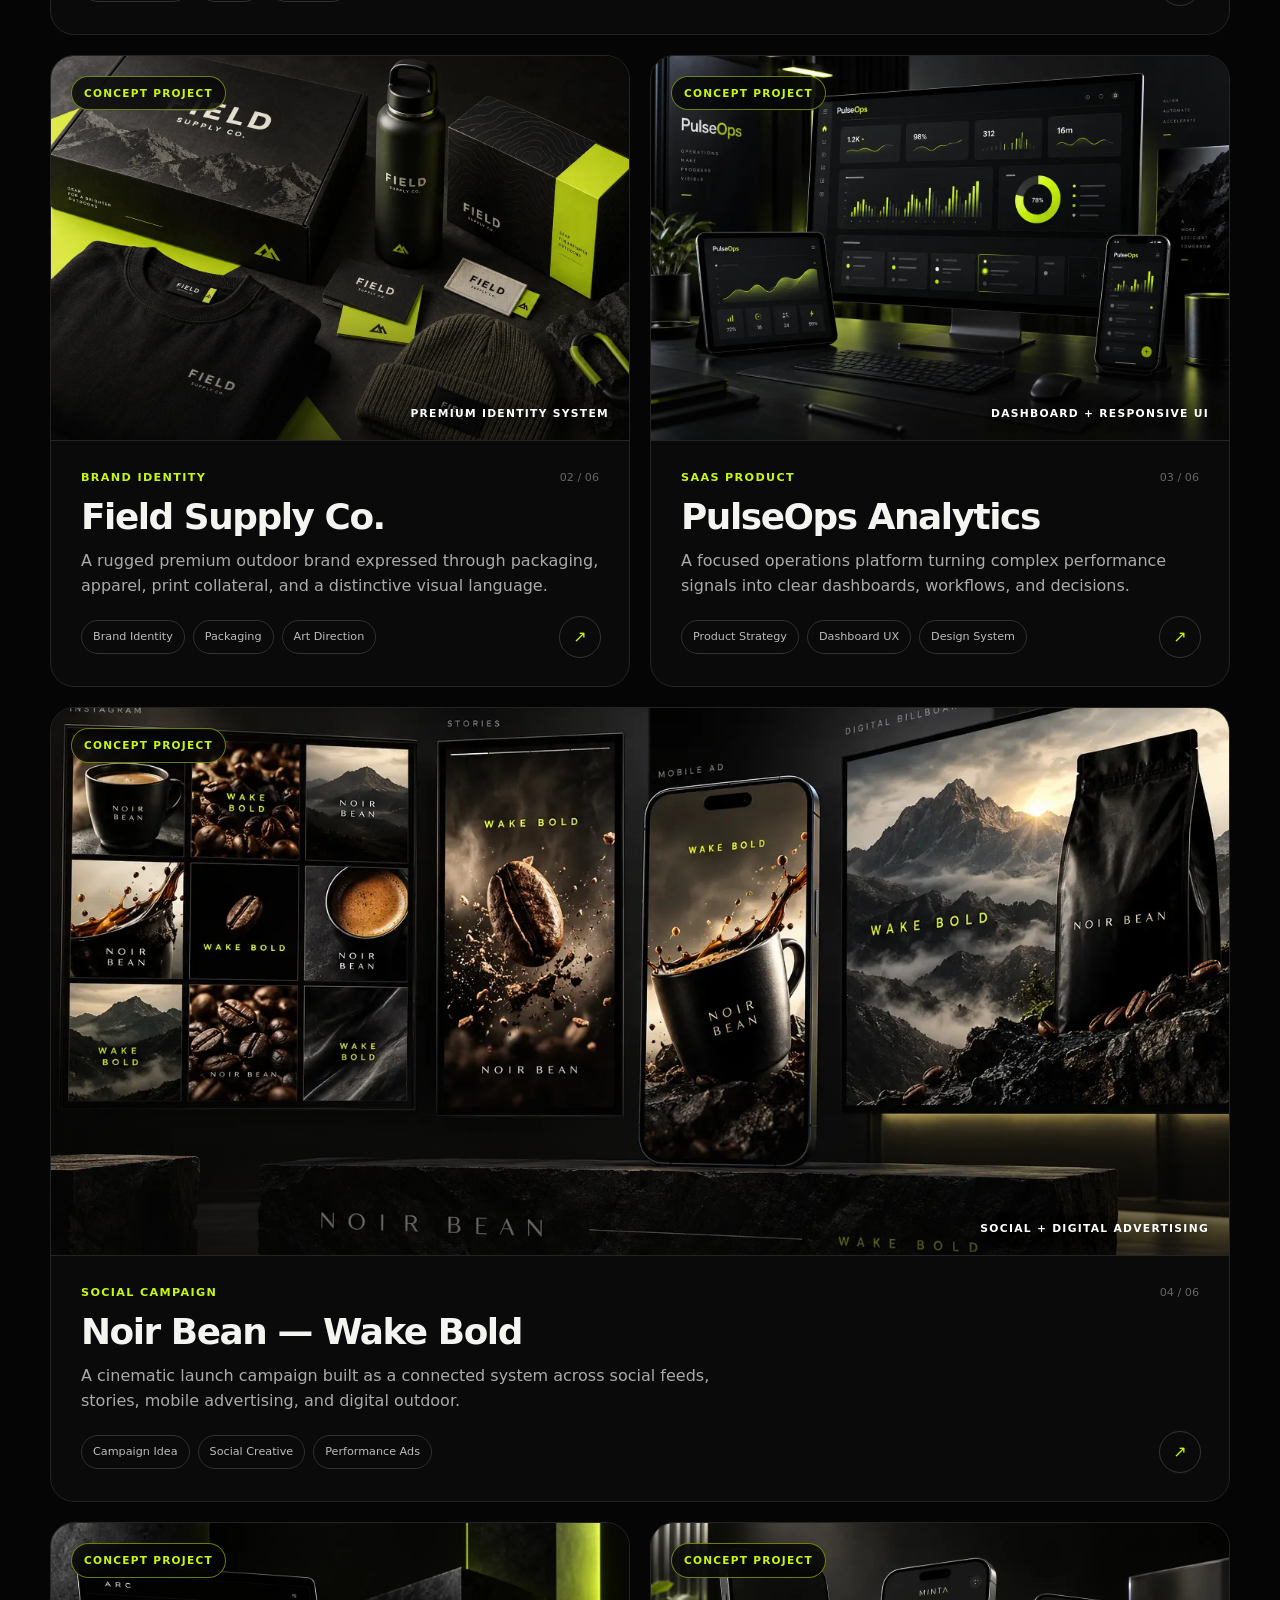
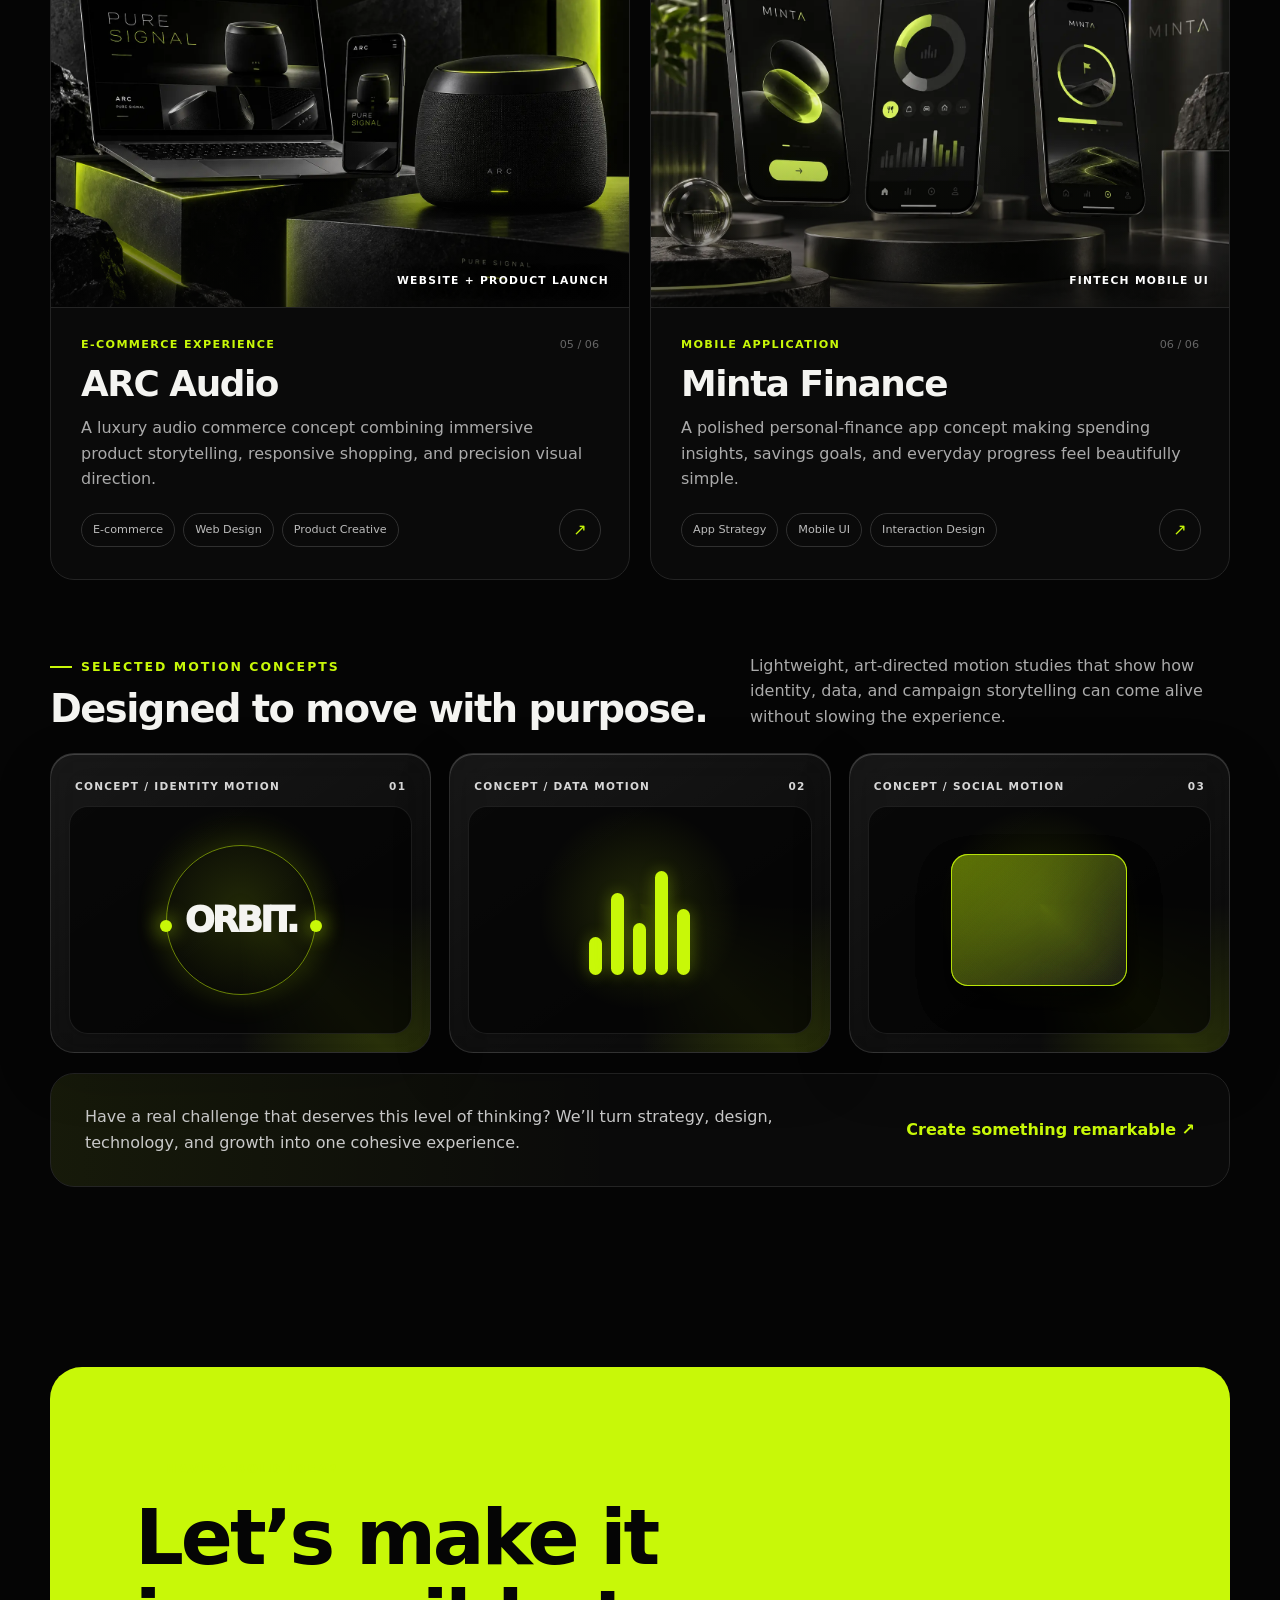
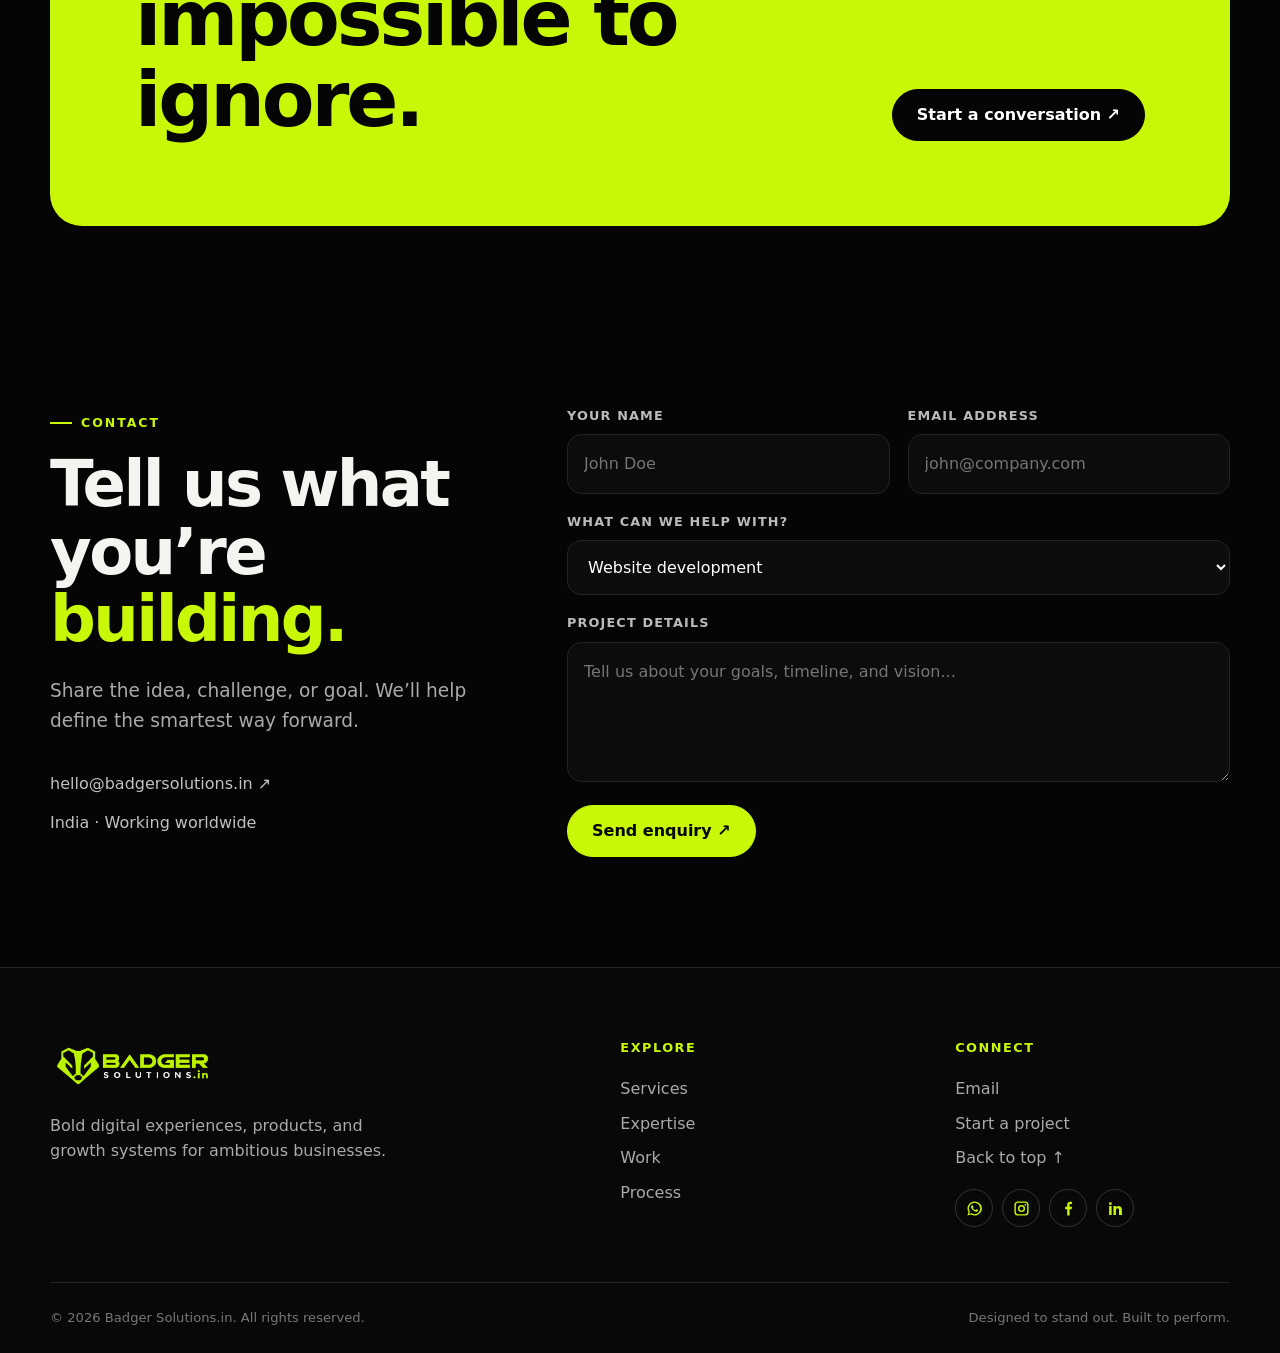
==== commit c2c67b43: "Upgrade About and Leadership experience" ====
--- a/index.html
+++ b/index.html
@@ -114,13 +114,13 @@
 .leader-card::before{content:"";position:absolute;inset:0;z-index:5;border-radius:inherit;background:linear-gradient(125deg,rgba(255,255,255,.16),transparent 24%,transparent 68%,rgba(200,248,8,.06));pointer-events:none}
 .leader-media{position:relative;min-width:0;overflow:hidden;background:#0b0b0b}.leader-media::after{content:"";position:absolute;inset:0;background:linear-gradient(90deg,transparent 62%,rgba(5,5,5,.72)),linear-gradient(180deg,transparent 55%,rgba(5,5,5,.35));pointer-events:none}
 .leader-photo{width:100%;height:100%;object-fit:cover;object-position:var(--photo-position,center);transform:scale(1.13) translate3d(var(--leader-drift,-4%),var(--leader-parallax,0),0);filter:saturate(.82) contrast(1.035);transition:transform 1.2s cubic-bezier(.16,.78,.18,1),filter .8s ease}
-.leader-card.is-active .leader-photo{transform:scale(1.035) translate3d(0,var(--leader-parallax,0),0);filter:saturate(1) contrast(1.02)}
-.leader-copy{position:relative;display:flex;flex-direction:column;justify-content:center;padding:clamp(34px,5vw,70px);z-index:6}.leader-card .leader-copy>*{opacity:0;transform:translateX(28px);transition:opacity .55s ease,transform .8s cubic-bezier(.16,.78,.18,1)}.leader-card.is-active .leader-copy>*{opacity:1;transform:none}.leader-card.is-active .leader-copy>*:nth-child(2){transition-delay:.08s}.leader-card.is-active .leader-copy>*:nth-child(3){transition-delay:.14s}.leader-card.is-active .leader-copy>*:nth-child(4){transition-delay:.2s}
-.leader-index{color:var(--lime);font-size:.72rem;font-weight:900;letter-spacing:.18em;text-transform:uppercase;margin-bottom:30px}.leader-kicker{font-size:.8rem;color:#aaa;letter-spacing:.17em;text-transform:uppercase;font-weight:850;margin-bottom:10px}.leader-name{font-size:clamp(2.35rem,5vw,5.35rem);line-height:.88;letter-spacing:-.065em;text-transform:uppercase;margin:0;max-width:650px}.leader-name .accent{color:var(--lime);display:block}.leader-role{display:inline-flex;align-items:center;align-self:flex-start;gap:9px;margin-top:28px;padding:11px 16px;border:1px solid rgba(200,248,8,.36);border-radius:999px;background:rgba(200,248,8,.075);color:var(--lime);font-weight:850;font-size:.76rem;letter-spacing:.07em;text-transform:uppercase;backdrop-filter:blur(16px)}.leader-role::before{content:"";width:7px;height:7px;border-radius:50%;background:var(--lime);box-shadow:0 0 15px rgba(200,248,8,.8)}
+.leader-card.is-active .leader-photo{transform:scale(var(--active-photo-scale,1.035)) translate3d(0,var(--leader-parallax,0),0);filter:saturate(1) contrast(1.02)}
+.leader-copy{position:relative;display:flex;flex-direction:column;justify-content:center;padding:clamp(36px,5vw,72px);z-index:6}.leader-card .leader-copy>*{opacity:0;transform:translateX(22px);transition:opacity .55s ease,transform .8s cubic-bezier(.16,.78,.18,1)}.leader-card.is-active .leader-copy>*{opacity:1;transform:none}.leader-card.is-active .leader-role{transition-delay:.1s}
+.leader-name{font-family:Georgia,"Times New Roman",serif;font-size:clamp(2.75rem,5.4vw,5.8rem);font-weight:500;line-height:.94;letter-spacing:-.052em;text-transform:none;margin:0;max-width:680px;text-wrap:balance}.leader-role{display:inline-flex;align-items:center;align-self:flex-start;gap:10px;margin-top:24px;color:#f4f4f1;font-weight:700;font-size:clamp(.82rem,1.15vw,1rem);line-height:1.45;letter-spacing:.035em}.leader-role::before{content:"";width:28px;height:2px;flex:none;background:var(--lime);box-shadow:0 0 15px rgba(200,248,8,.45)}
 .leadership-controls{display:flex;align-items:center;justify-content:space-between;gap:20px;margin-top:3px}.leader-progress{display:flex;align-items:center;gap:9px}.leader-dot{width:34px;height:4px;border:0;border-radius:999px;background:#313131;cursor:pointer;transition:width .45s ease,background .45s ease,box-shadow .45s ease}.leader-dot.is-active{width:62px;background:var(--lime);box-shadow:0 0 18px rgba(200,248,8,.38)}.leader-nav{display:flex;gap:10px}.leader-nav button{display:grid;place-items:center;width:48px;height:48px;border:1px solid rgba(255,255,255,.16);border-radius:50%;background:rgba(255,255,255,.055);color:#fff;font-size:1.2rem;cursor:pointer;backdrop-filter:blur(16px);transition:.3s}.leader-nav button:hover{border-color:var(--lime);background:var(--lime);color:#050505;transform:translateY(-2px)}
 .leadership-count{color:#727272;font-size:.73rem;font-weight:850;letter-spacing:.14em}.leadership-count strong{color:var(--lime)}
 @keyframes leadershipSheen{0%,100%{transform:translateX(-48%);opacity:.35}50%{transform:translateX(48%);opacity:.8}}
-@media(max-width:820px){.leadership-head{grid-template-columns:1fr;gap:18px;margin-bottom:28px}.leadership-head .lead{justify-self:start}.leadership-stage{width:calc(100vw - 28px);margin-left:calc((100% - 100vw)/2 + 14px);mask-image:none;padding:18px 0 30px}.leader-track{gap:14px}.leader-card{flex-basis:calc(100vw - 56px);height:auto;min-height:640px;grid-template-columns:1fr;grid-template-rows:365px 1fr;border-radius:26px}.leader-media::after{background:linear-gradient(180deg,transparent 60%,rgba(5,5,5,.76))}.leader-copy{padding:30px 24px 34px}.leader-name{font-size:clamp(2.25rem,11vw,4rem)}.leader-card:not(.is-active){--card-scale:.9;opacity:.55}.leadership-controls{align-items:flex-end}.leader-dot{width:22px}.leader-dot.is-active{width:42px}.leadership-count{display:none}}
+@media(max-width:820px){.leadership-head{grid-template-columns:1fr;gap:18px;margin-bottom:28px}.leadership-head .lead{justify-self:start}.leadership-stage{width:calc(100vw - 28px);margin-left:calc((100% - 100vw)/2 + 14px);mask-image:none;padding:18px 0 30px}.leader-track{gap:14px}.leader-card{flex-basis:calc(100vw - 56px);height:auto;min-height:640px;grid-template-columns:1fr;grid-template-rows:365px 1fr;border-radius:26px}.leader-media::after{background:linear-gradient(180deg,transparent 60%,rgba(5,5,5,.76))}.leader-copy{padding:32px 24px 36px}.leader-name{font-size:clamp(2.5rem,11vw,4.25rem)}.leader-card:not(.is-active){--card-scale:.9;opacity:.55}.leadership-controls{align-items:flex-end}.leader-dot{width:22px}.leader-dot.is-active{width:42px}.leadership-count{display:none}}
 @media(max-width:420px){.leader-card{flex-basis:calc(100vw - 42px);grid-template-rows:330px 1fr;min-height:610px}.leader-role{font-size:.68rem;letter-spacing:.04em}.leader-nav button{width:44px;height:44px}}
 @media(prefers-reduced-motion:reduce){.leadership-about::after{animation:none}.leader-track,.leader-card,.leader-photo,.leader-card .leader-copy>*{transition:none}.leader-card{opacity:.62}.leader-card.is-active{opacity:1}}
 
@@ -203,19 +203,19 @@
           <div class="leader-track" data-leader-track>
             <article class="leader-card is-active" data-leader-card aria-label="1 of 4: Dereddy Akash Reddy, Founder">
               <div class="leader-media"><img class="leader-photo" src="akash.jpg" width="1152" height="1536" loading="lazy" decoding="async" alt="Dereddy Akash Reddy, Founder of Badger Solutions" style="--photo-position:center 42%"></div>
-              <div class="leader-copy"><span class="leader-index">01 · Leadership</span><span class="leader-kicker">DEREDDY</span><h3 class="leader-name"><span class="accent">AKASH</span> REDDY</h3><span class="leader-role">Founder</span></div>
+              <div class="leader-copy"><h3 class="leader-name">Dereddy Akash Reddy</h3><span class="leader-role">Founder</span></div>
             </article>
             <article class="leader-card" data-leader-card aria-label="2 of 4: Dereddy Naga Laxmi, Board Director and Principal Investor">
-              <div class="leader-media"><img class="leader-photo" src="nagalaxmi.jpg" width="717" height="1536" loading="lazy" decoding="async" alt="Dereddy Naga Laxmi, Board Director and Principal Investor at Badger Solutions" style="--photo-position:center 38%"></div>
-              <div class="leader-copy"><span class="leader-index">02 · Leadership</span><span class="leader-kicker">DEREDDY</span><h3 class="leader-name"><span class="accent">NAGA</span> LAXMI</h3><span class="leader-role">Board Director &amp; Principal Investor</span></div>
+              <div class="leader-media"><img class="leader-photo" src="nagalaxmi.jpg" width="717" height="1536" loading="lazy" decoding="async" alt="Dereddy Naga Laxmi, Board Director and Principal Investor at Badger Solutions" style="--photo-position:center 16%;--active-photo-scale:1"></div>
+              <div class="leader-copy"><h3 class="leader-name">Dereddy Naga Laxmi</h3><span class="leader-role">Board Director &amp; Principal Investor</span></div>
             </article>
             <article class="leader-card" data-leader-card aria-label="3 of 4: Dereddy Bhavana, Chief Financial Officer">
               <div class="leader-media"><img class="leader-photo" src="bhavana.jpg" width="717" height="1536" loading="lazy" decoding="async" alt="Dereddy Bhavana, Chief Financial Officer at Badger Solutions" style="--photo-position:center 35%"></div>
-              <div class="leader-copy"><span class="leader-index">03 · Leadership</span><span class="leader-kicker">DEREDDY</span><h3 class="leader-name"><span class="accent">BHAVANA</span></h3><span class="leader-role">CFO · Chief Financial Officer</span></div>
+              <div class="leader-copy"><h3 class="leader-name">Dereddy Bhavana</h3><span class="leader-role">CFO · Chief Financial Officer</span></div>
             </article>
             <article class="leader-card" data-leader-card aria-label="4 of 4: Panku Bhavya Sri, Head of Digital Marketing">
               <div class="leader-media"><img class="leader-photo" src="bhavya.jpg" width="1287" height="1536" loading="lazy" decoding="async" alt="Panku Bhavya Sri, Head of Digital Marketing at Badger Solutions" style="--photo-position:center 44%"></div>
-              <div class="leader-copy"><span class="leader-index">04 · Leadership</span><span class="leader-kicker">PANKU</span><h3 class="leader-name"><span class="accent">BHAVYA</span> SRI</h3><span class="leader-role">Head of Digital Marketing</span></div>
+              <div class="leader-copy"><h3 class="leader-name">Panku Bhavya Sri</h3><span class="leader-role">Head of Digital Marketing</span></div>
             </article>
           </div>
         </div>
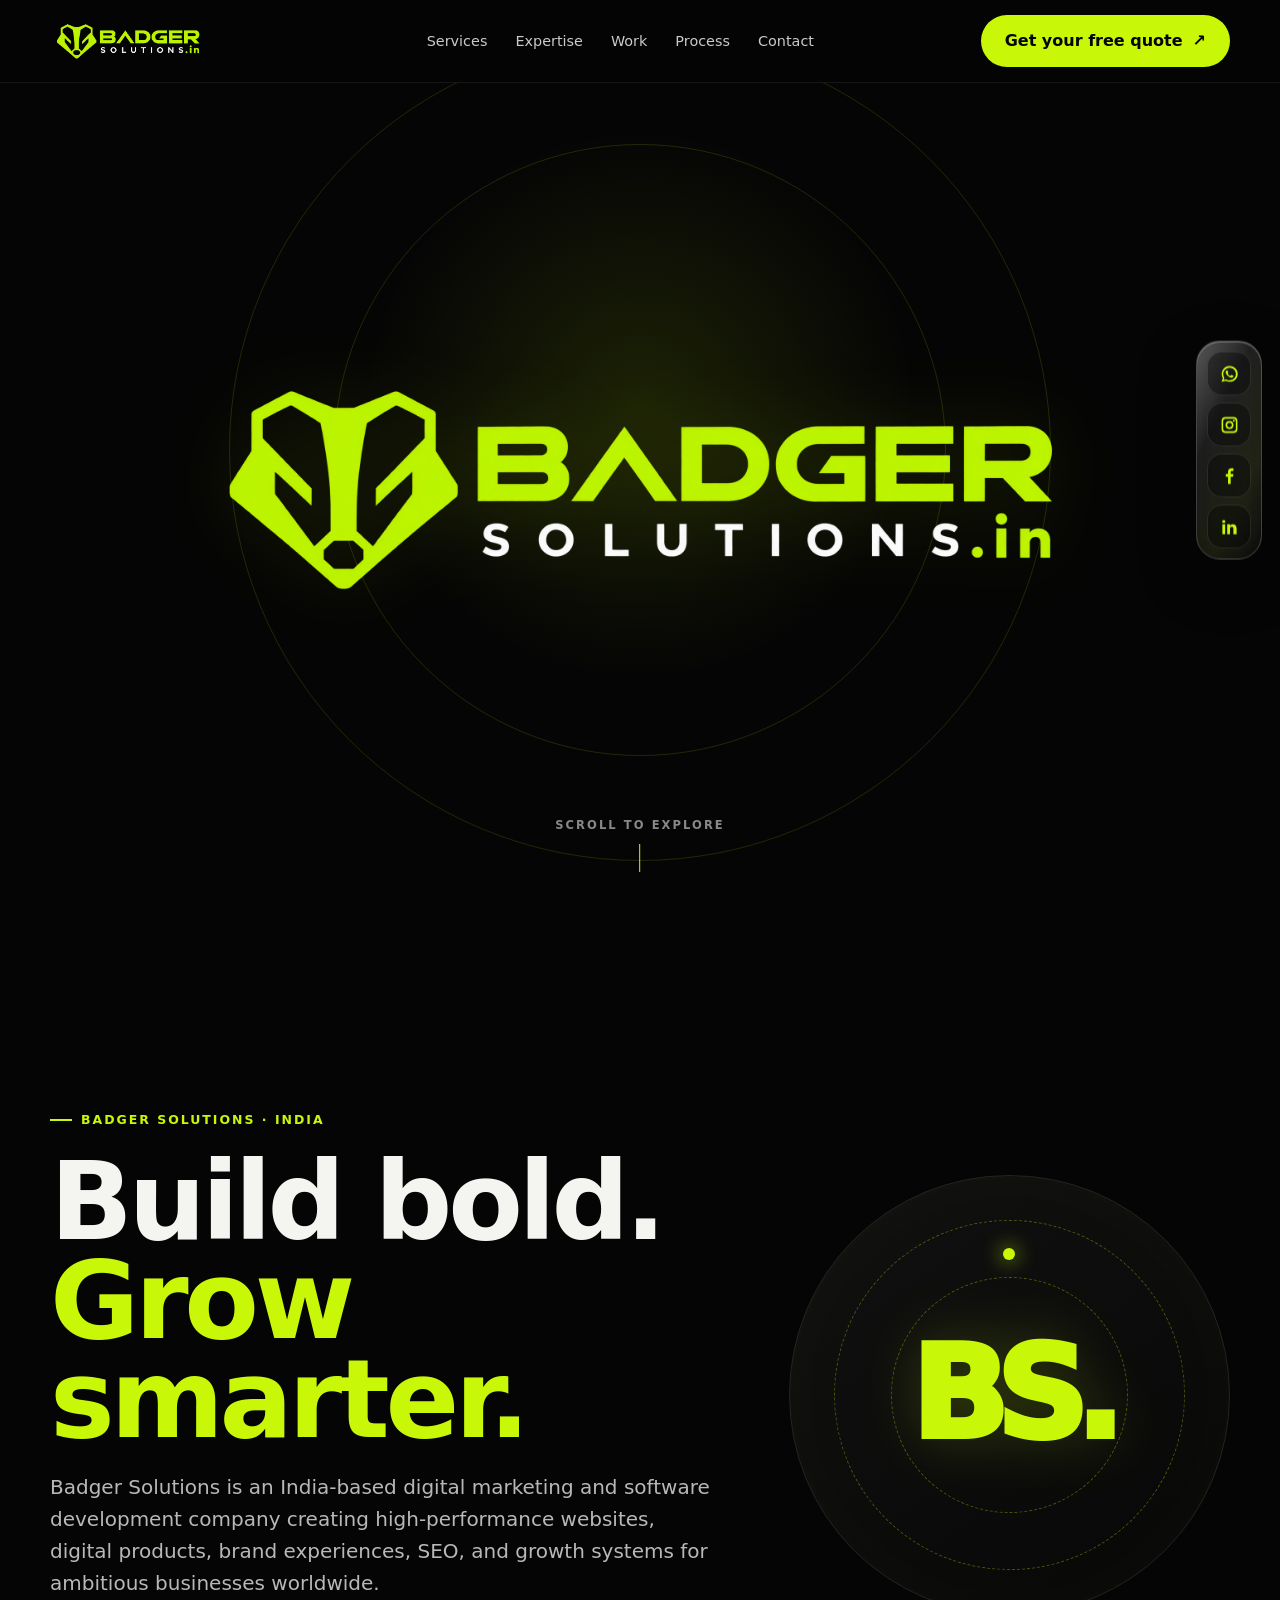
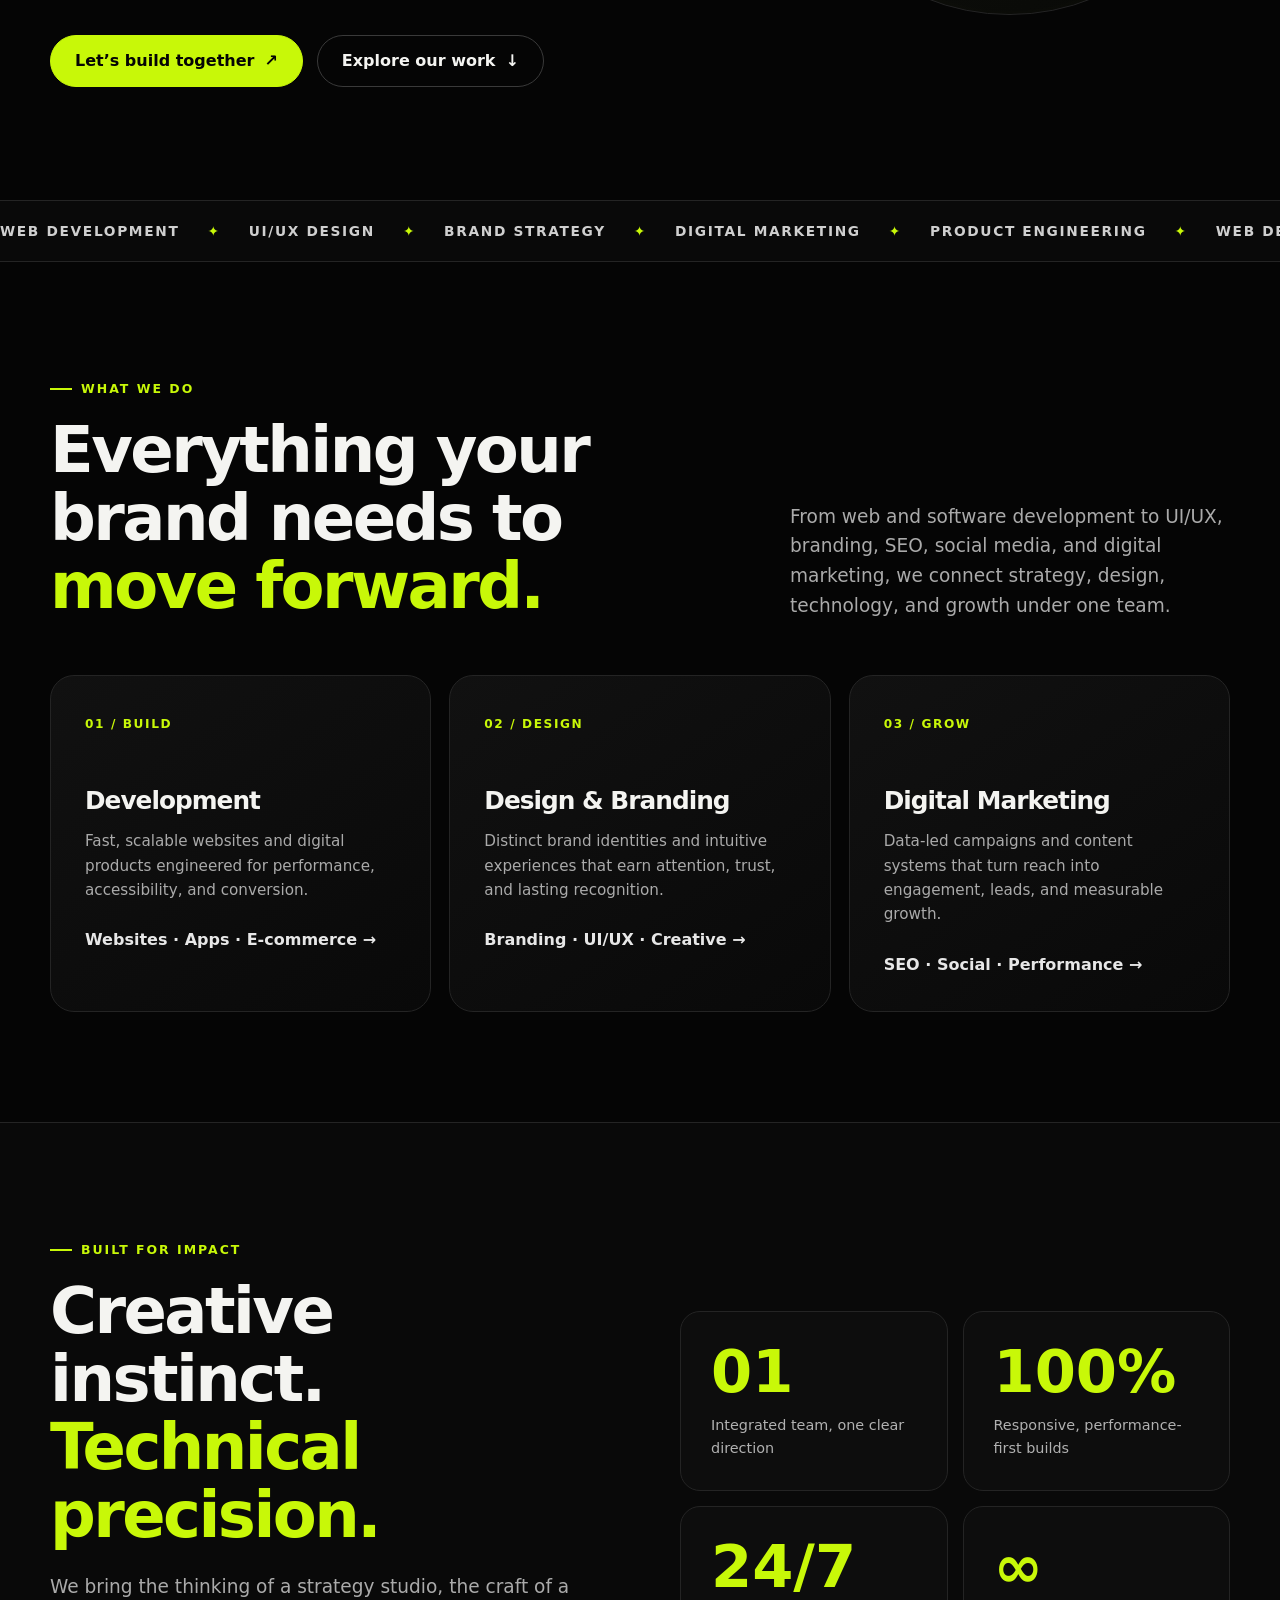
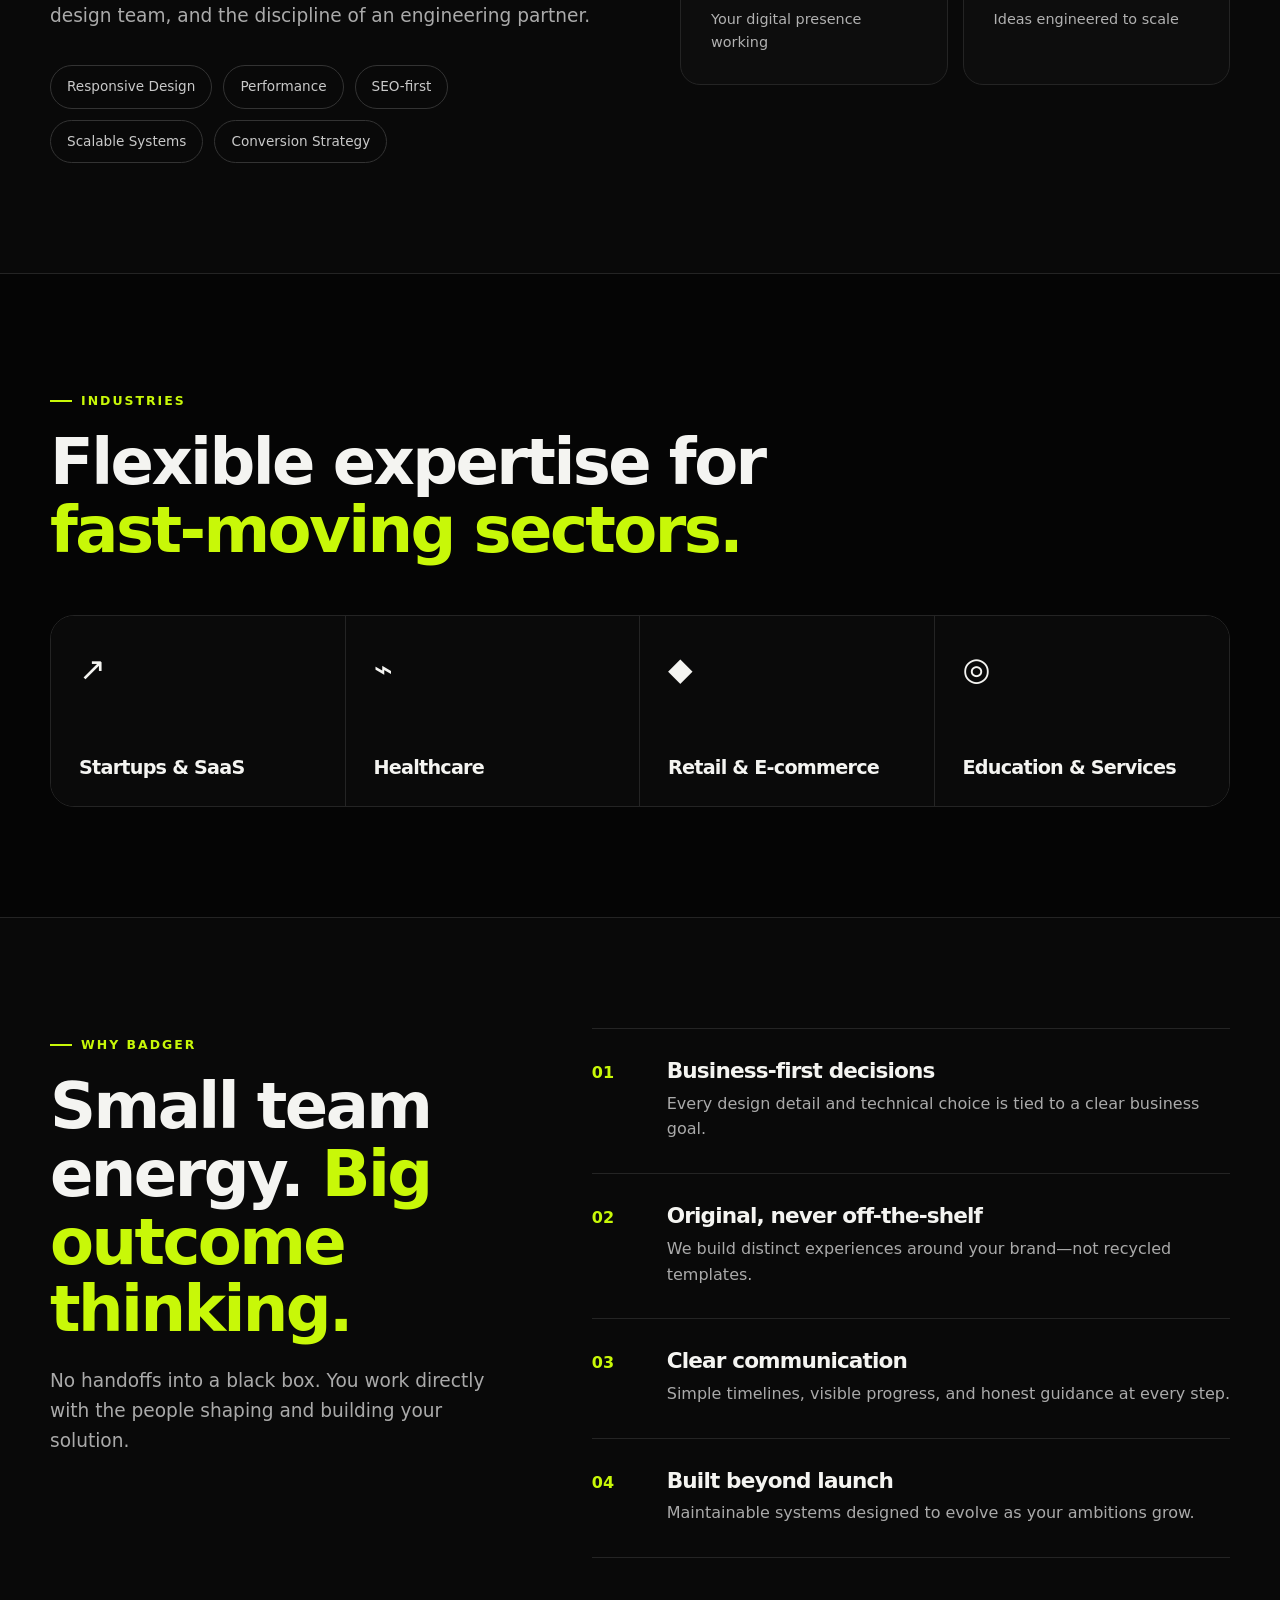
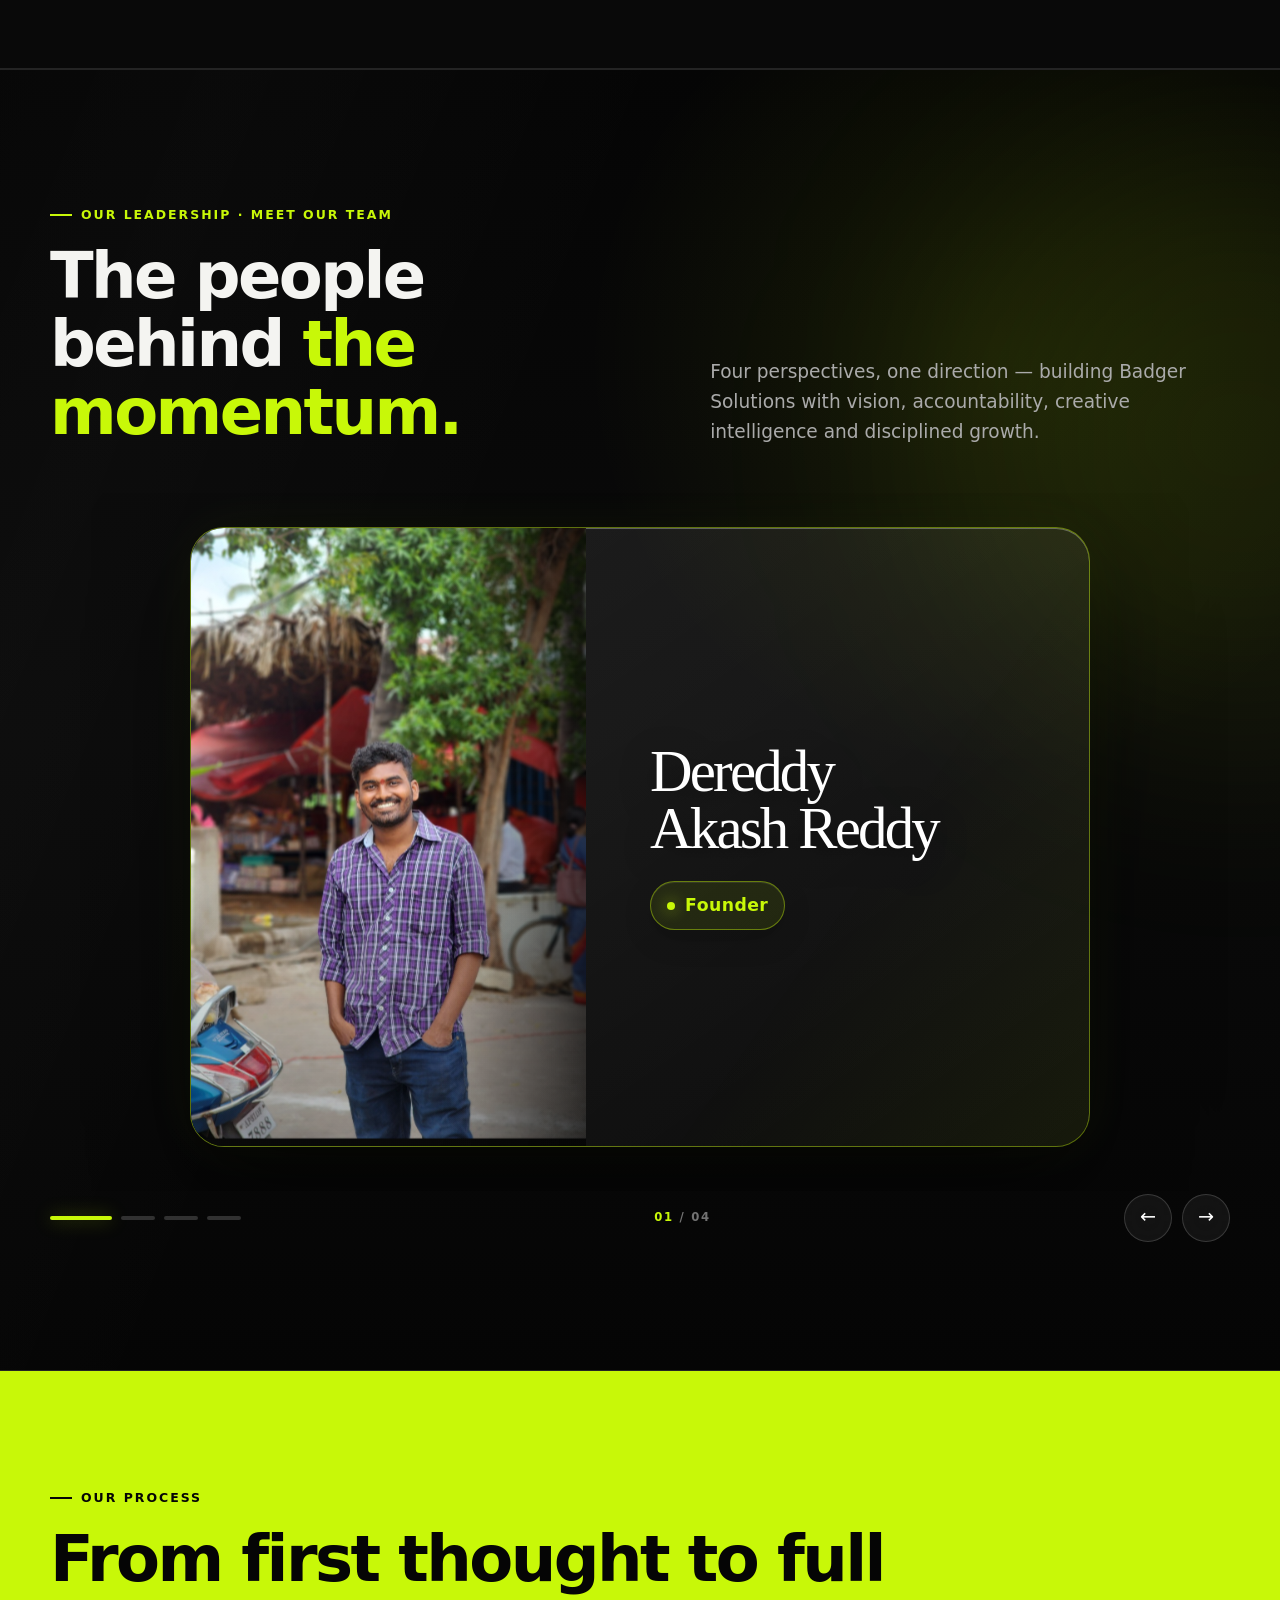
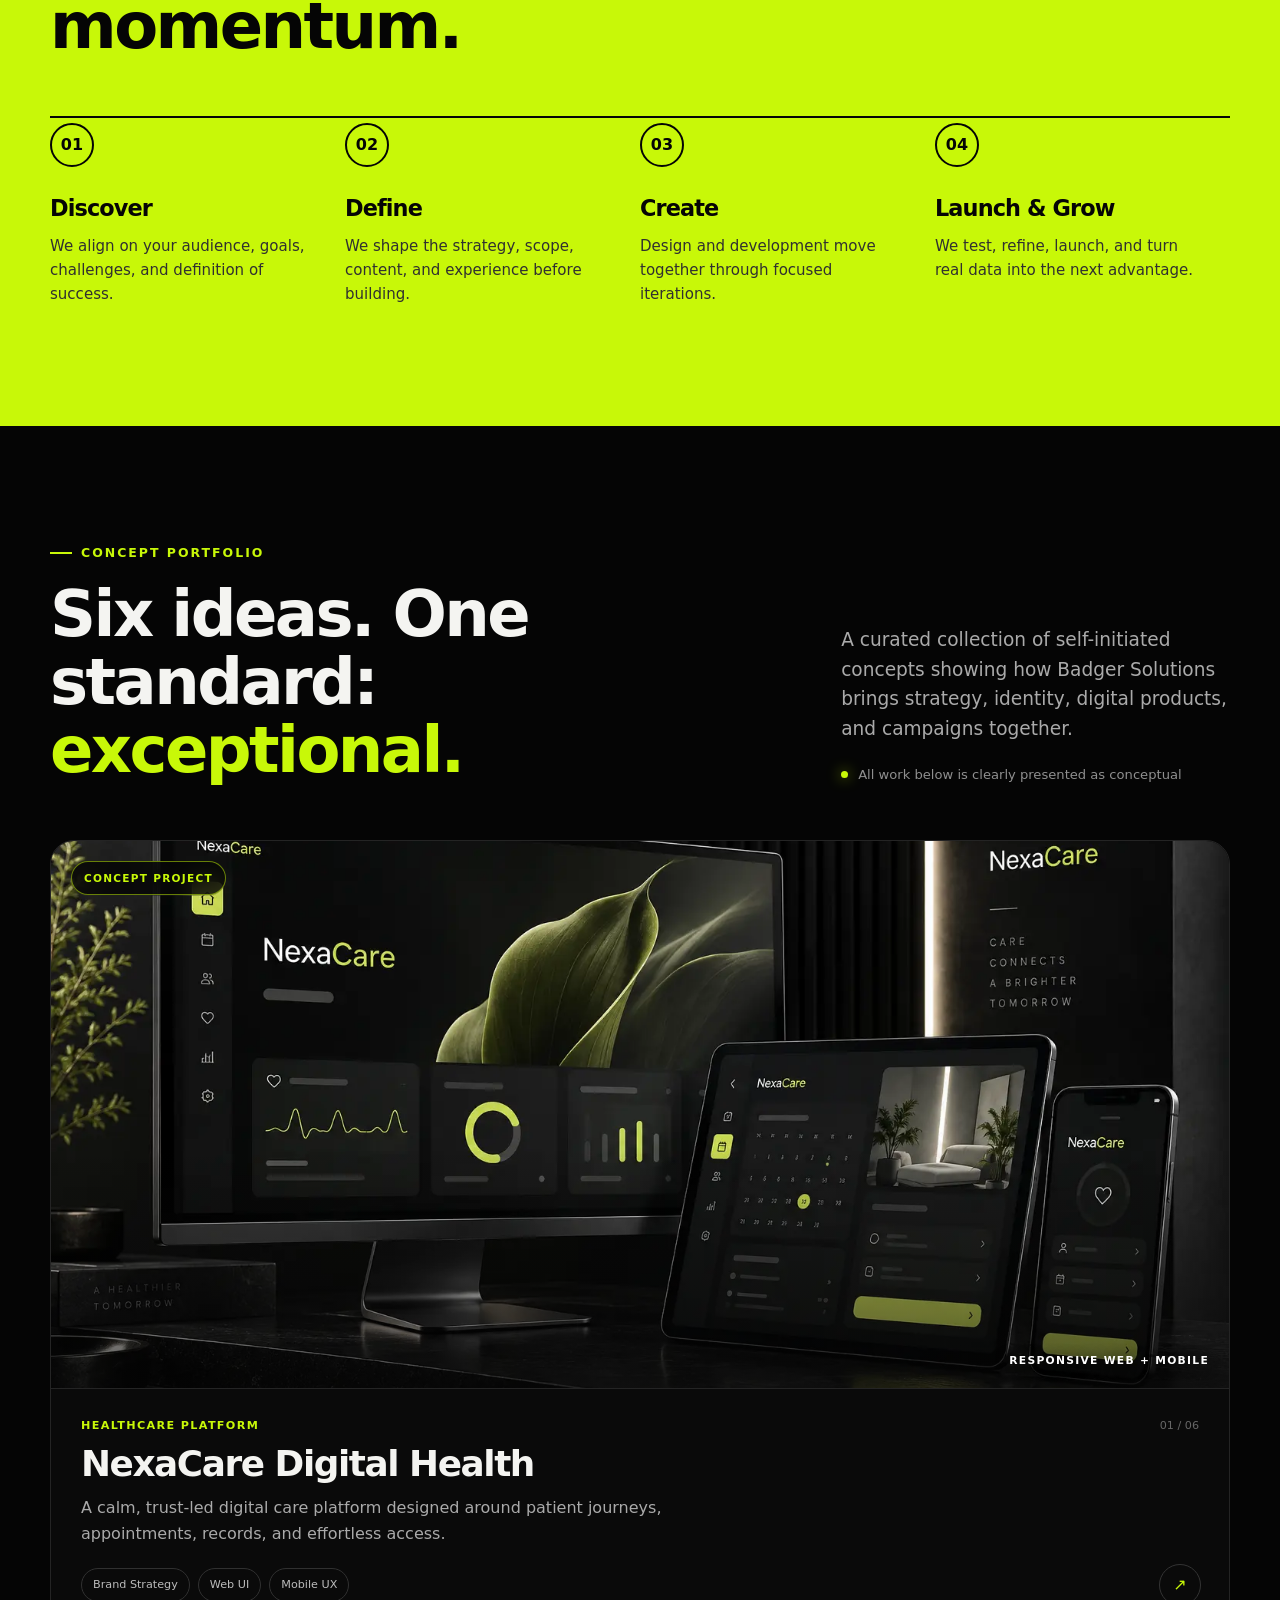
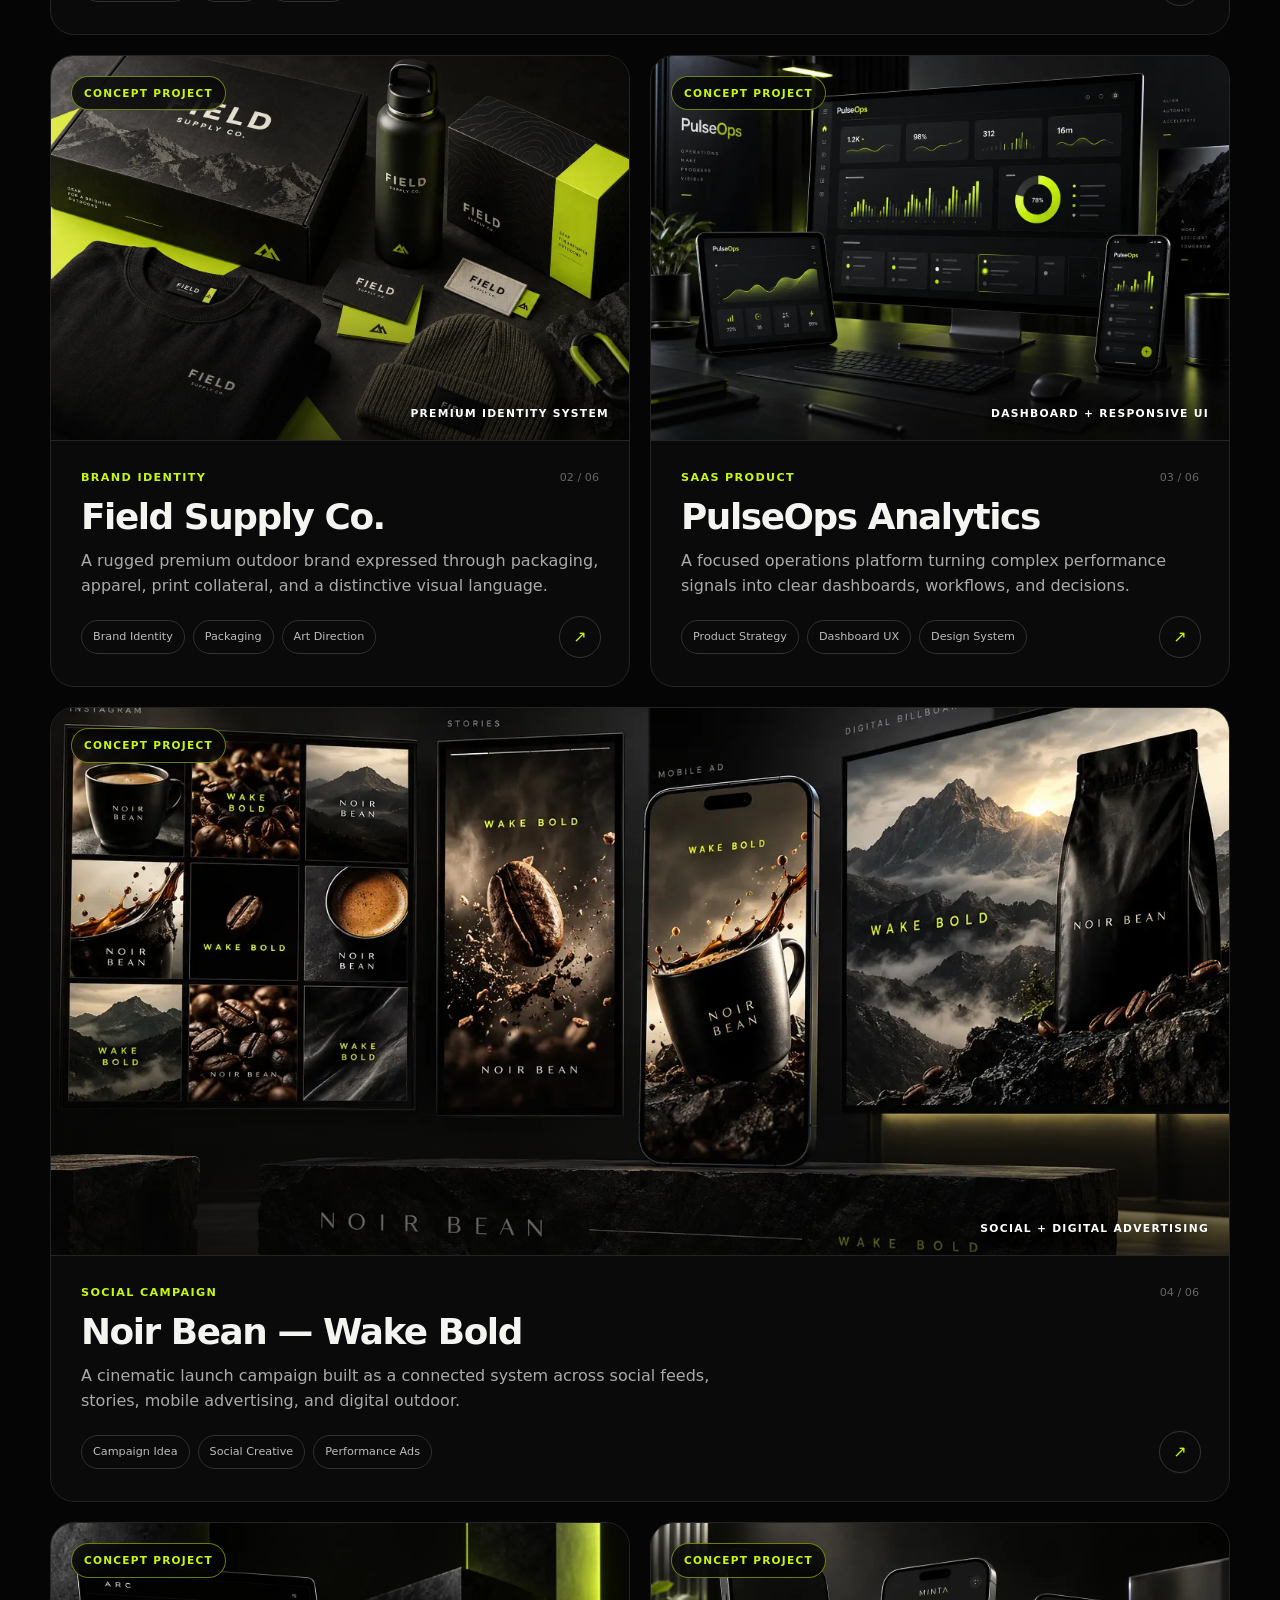
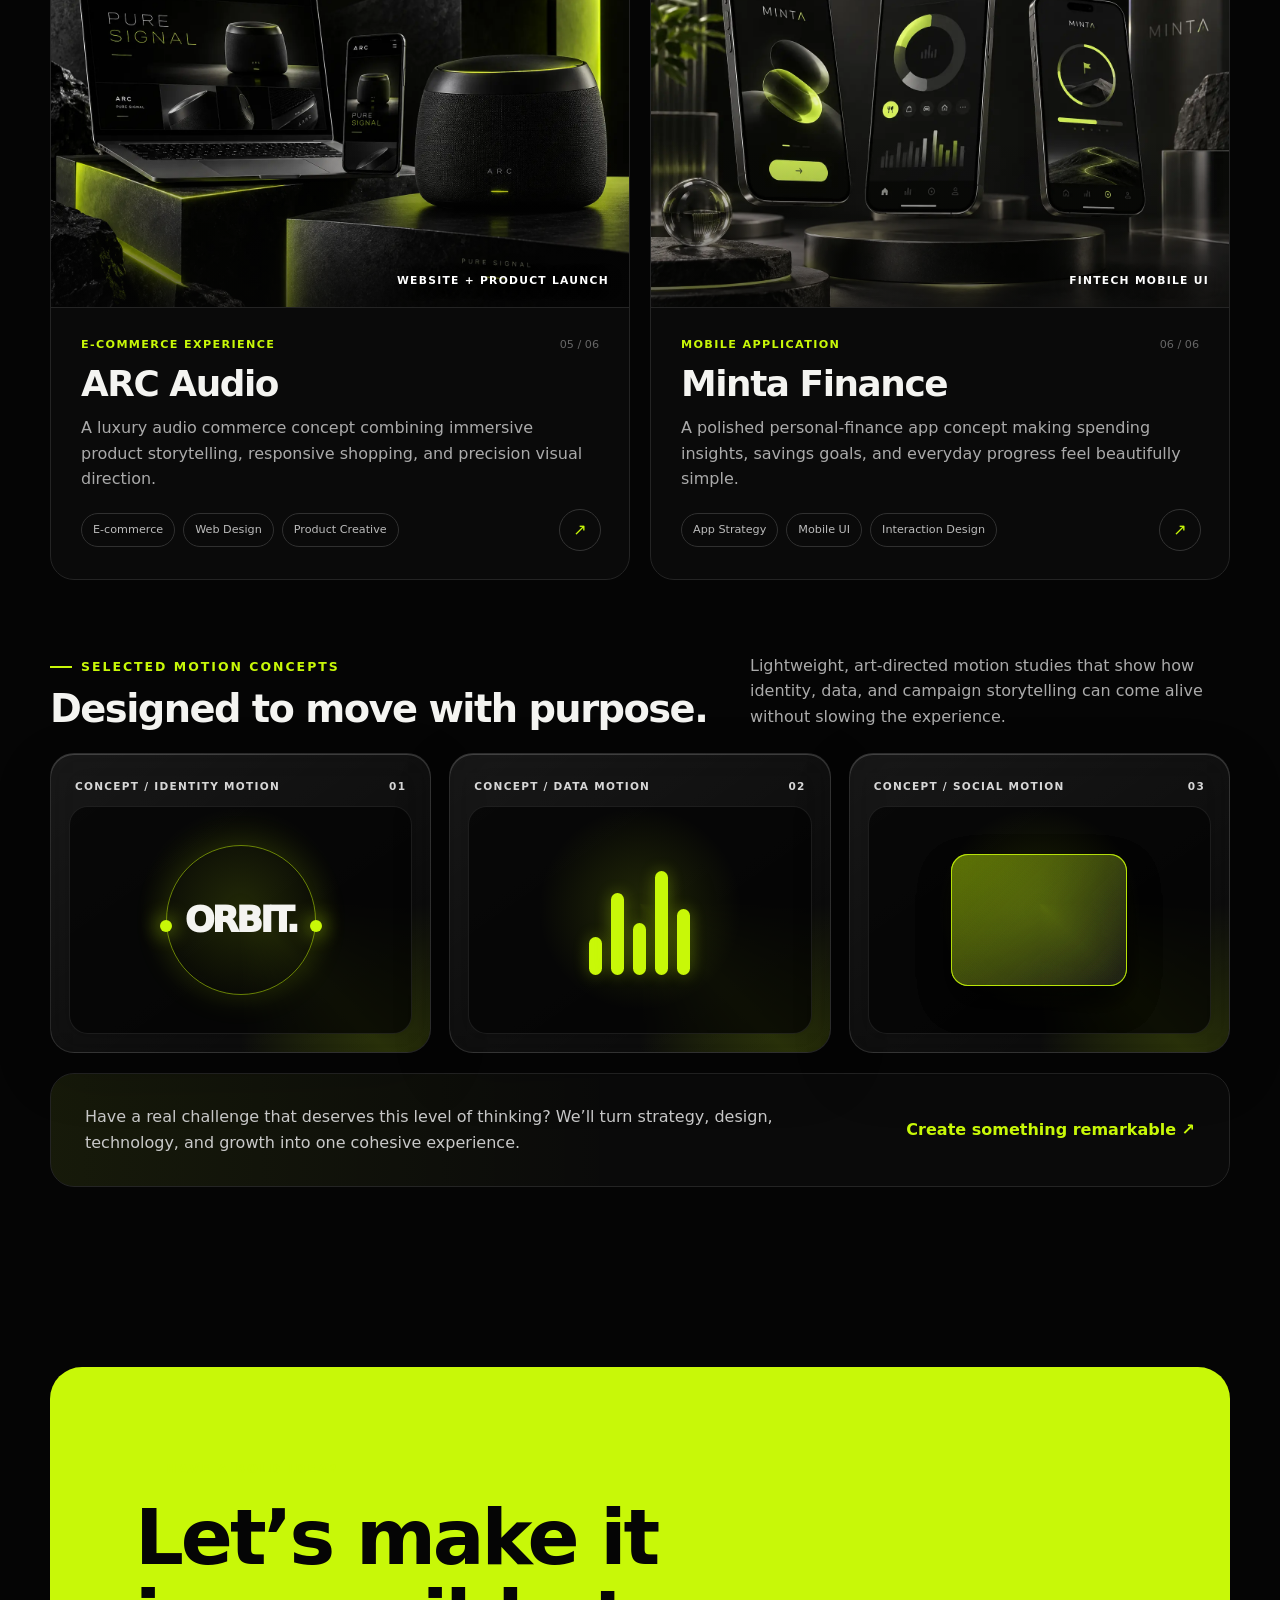
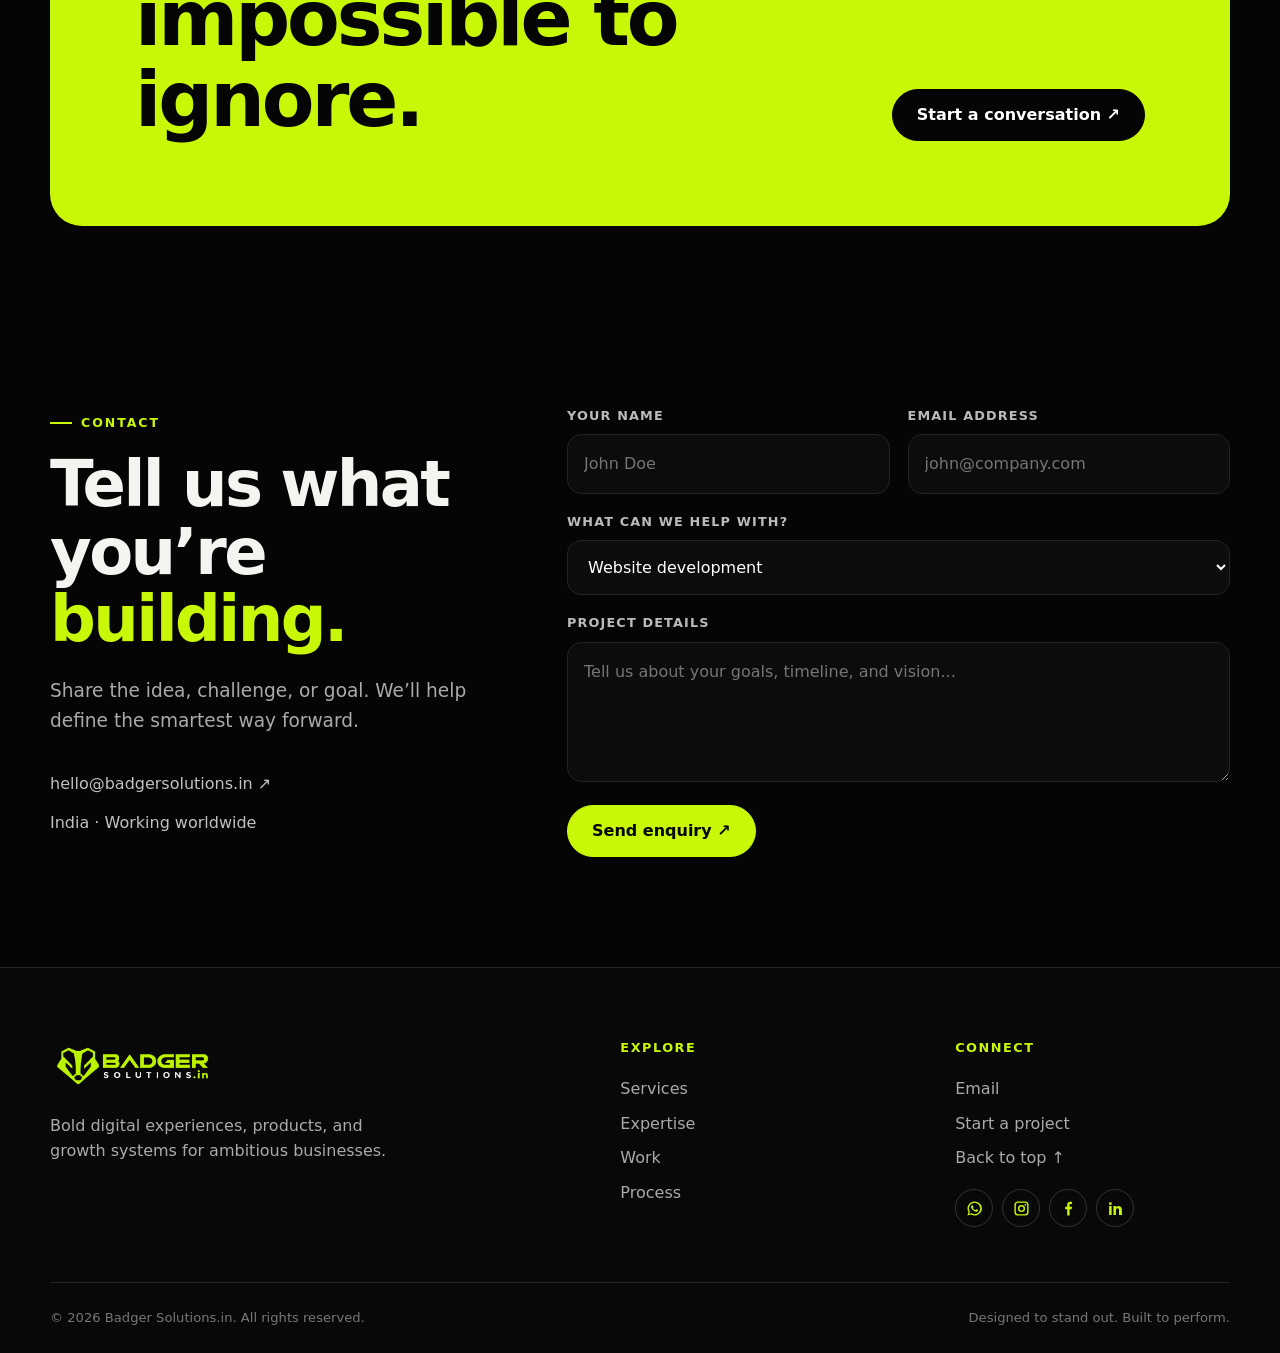
==== commit a9795135: "Refine leadership names and designations" ====
--- a/index.html
+++ b/index.html
@@ -116,11 +116,11 @@
 .leader-photo{width:100%;height:100%;object-fit:cover;object-position:var(--photo-position,center);transform:scale(1.13) translate3d(var(--leader-drift,-4%),var(--leader-parallax,0),0);filter:saturate(.82) contrast(1.035);transition:transform 1.2s cubic-bezier(.16,.78,.18,1),filter .8s ease}
 .leader-card.is-active .leader-photo{transform:scale(var(--active-photo-scale,1.035)) translate3d(0,var(--leader-parallax,0),0);filter:saturate(1) contrast(1.02)}
 .leader-copy{position:relative;display:flex;flex-direction:column;justify-content:center;padding:clamp(36px,5vw,72px);z-index:6}.leader-card .leader-copy>*{opacity:0;transform:translateX(22px);transition:opacity .55s ease,transform .8s cubic-bezier(.16,.78,.18,1)}.leader-card.is-active .leader-copy>*{opacity:1;transform:none}.leader-card.is-active .leader-role{transition-delay:.1s}
-.leader-name{font-family:Georgia,"Times New Roman",serif;font-size:clamp(2.75rem,5.4vw,5.8rem);font-weight:500;line-height:.94;letter-spacing:-.052em;text-transform:none;margin:0;max-width:680px;text-wrap:balance}.leader-role{display:inline-flex;align-items:center;align-self:flex-start;gap:10px;margin-top:24px;color:#f4f4f1;font-weight:700;font-size:clamp(.82rem,1.15vw,1rem);line-height:1.45;letter-spacing:.035em}.leader-role::before{content:"";width:28px;height:2px;flex:none;background:var(--lime);box-shadow:0 0 15px rgba(200,248,8,.45)}
+.leader-name{font-family:Georgia,"Times New Roman",serif;font-size:clamp(2.35rem,4.6vw,4.85rem);font-weight:500;line-height:.96;letter-spacing:-.048em;text-transform:none;margin:0;max-width:680px;text-wrap:balance;color:#fff;text-shadow:0 8px 34px rgba(0,0,0,.4)}.leader-role{display:inline-flex;align-items:center;align-self:flex-start;gap:10px;margin-top:24px;padding:11px 16px;border:1px solid rgba(200,248,8,.42);border-radius:999px;background:rgba(200,248,8,.09);color:var(--lime);font-weight:800;font-size:clamp(.95rem,1.35vw,1.15rem);line-height:1.4;letter-spacing:.025em;box-shadow:inset 0 1px rgba(255,255,255,.08),0 10px 28px rgba(0,0,0,.18)}.leader-role::before{content:"";width:8px;height:8px;border-radius:50%;flex:none;background:var(--lime);box-shadow:0 0 15px rgba(200,248,8,.65)}
 .leadership-controls{display:flex;align-items:center;justify-content:space-between;gap:20px;margin-top:3px}.leader-progress{display:flex;align-items:center;gap:9px}.leader-dot{width:34px;height:4px;border:0;border-radius:999px;background:#313131;cursor:pointer;transition:width .45s ease,background .45s ease,box-shadow .45s ease}.leader-dot.is-active{width:62px;background:var(--lime);box-shadow:0 0 18px rgba(200,248,8,.38)}.leader-nav{display:flex;gap:10px}.leader-nav button{display:grid;place-items:center;width:48px;height:48px;border:1px solid rgba(255,255,255,.16);border-radius:50%;background:rgba(255,255,255,.055);color:#fff;font-size:1.2rem;cursor:pointer;backdrop-filter:blur(16px);transition:.3s}.leader-nav button:hover{border-color:var(--lime);background:var(--lime);color:#050505;transform:translateY(-2px)}
 .leadership-count{color:#727272;font-size:.73rem;font-weight:850;letter-spacing:.14em}.leadership-count strong{color:var(--lime)}
 @keyframes leadershipSheen{0%,100%{transform:translateX(-48%);opacity:.35}50%{transform:translateX(48%);opacity:.8}}
-@media(max-width:820px){.leadership-head{grid-template-columns:1fr;gap:18px;margin-bottom:28px}.leadership-head .lead{justify-self:start}.leadership-stage{width:calc(100vw - 28px);margin-left:calc((100% - 100vw)/2 + 14px);mask-image:none;padding:18px 0 30px}.leader-track{gap:14px}.leader-card{flex-basis:calc(100vw - 56px);height:auto;min-height:640px;grid-template-columns:1fr;grid-template-rows:365px 1fr;border-radius:26px}.leader-media::after{background:linear-gradient(180deg,transparent 60%,rgba(5,5,5,.76))}.leader-copy{padding:32px 24px 36px}.leader-name{font-size:clamp(2.5rem,11vw,4.25rem)}.leader-card:not(.is-active){--card-scale:.9;opacity:.55}.leadership-controls{align-items:flex-end}.leader-dot{width:22px}.leader-dot.is-active{width:42px}.leadership-count{display:none}}
+@media(max-width:820px){.leadership-head{grid-template-columns:1fr;gap:18px;margin-bottom:28px}.leadership-head .lead{justify-self:start}.leadership-stage{width:calc(100vw - 28px);margin-left:calc((100% - 100vw)/2 + 14px);mask-image:none;padding:18px 0 30px}.leader-track{gap:14px}.leader-card{flex-basis:calc(100vw - 56px);height:auto;min-height:640px;grid-template-columns:1fr;grid-template-rows:365px 1fr;border-radius:26px}.leader-media::after{background:linear-gradient(180deg,transparent 60%,rgba(5,5,5,.76))}.leader-copy{padding:32px 24px 36px}.leader-name{font-size:clamp(2.2rem,9.5vw,3.55rem)}.leader-card:not(.is-active){--card-scale:.9;opacity:.55}.leadership-controls{align-items:flex-end}.leader-dot{width:22px}.leader-dot.is-active{width:42px}.leadership-count{display:none}}
 @media(max-width:420px){.leader-card{flex-basis:calc(100vw - 42px);grid-template-rows:330px 1fr;min-height:610px}.leader-role{font-size:.68rem;letter-spacing:.04em}.leader-nav button{width:44px;height:44px}}
 @media(prefers-reduced-motion:reduce){.leadership-about::after{animation:none}.leader-track,.leader-card,.leader-photo,.leader-card .leader-copy>*{transition:none}.leader-card{opacity:.62}.leader-card.is-active{opacity:1}}
 
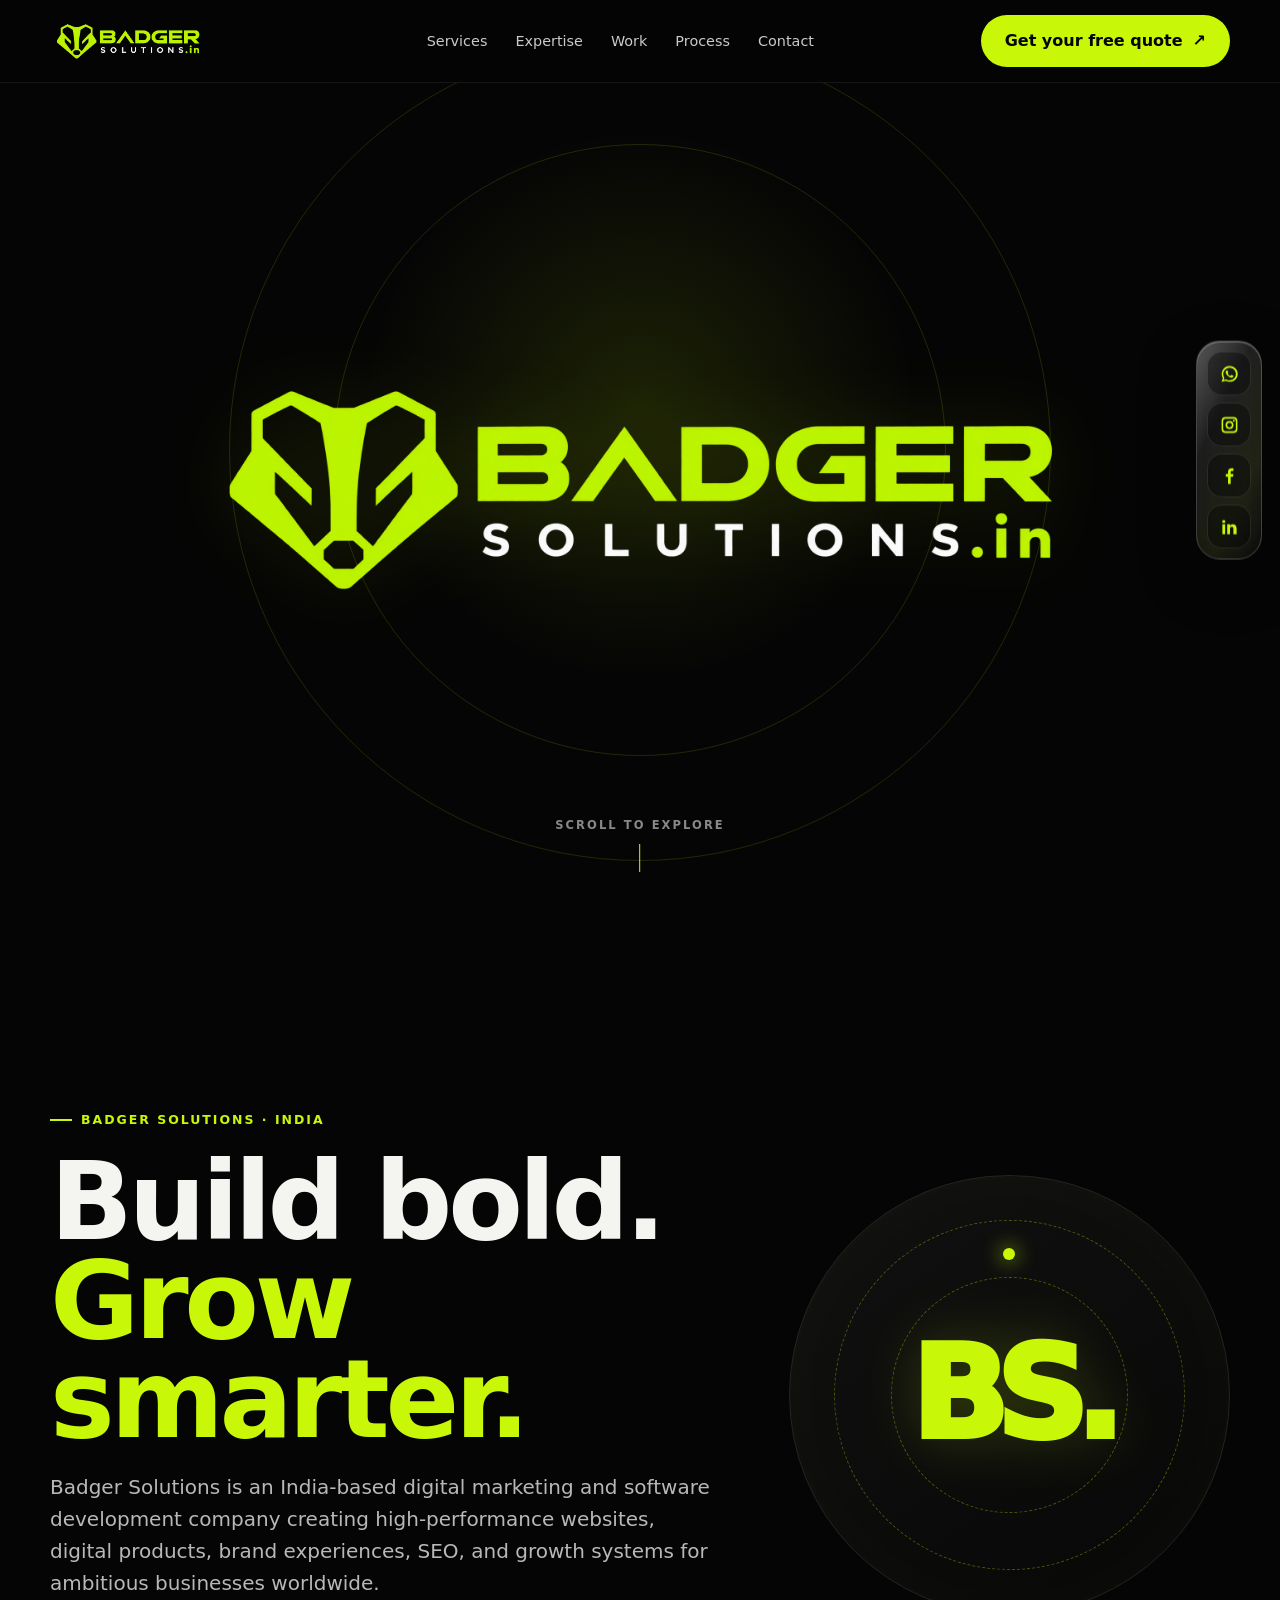
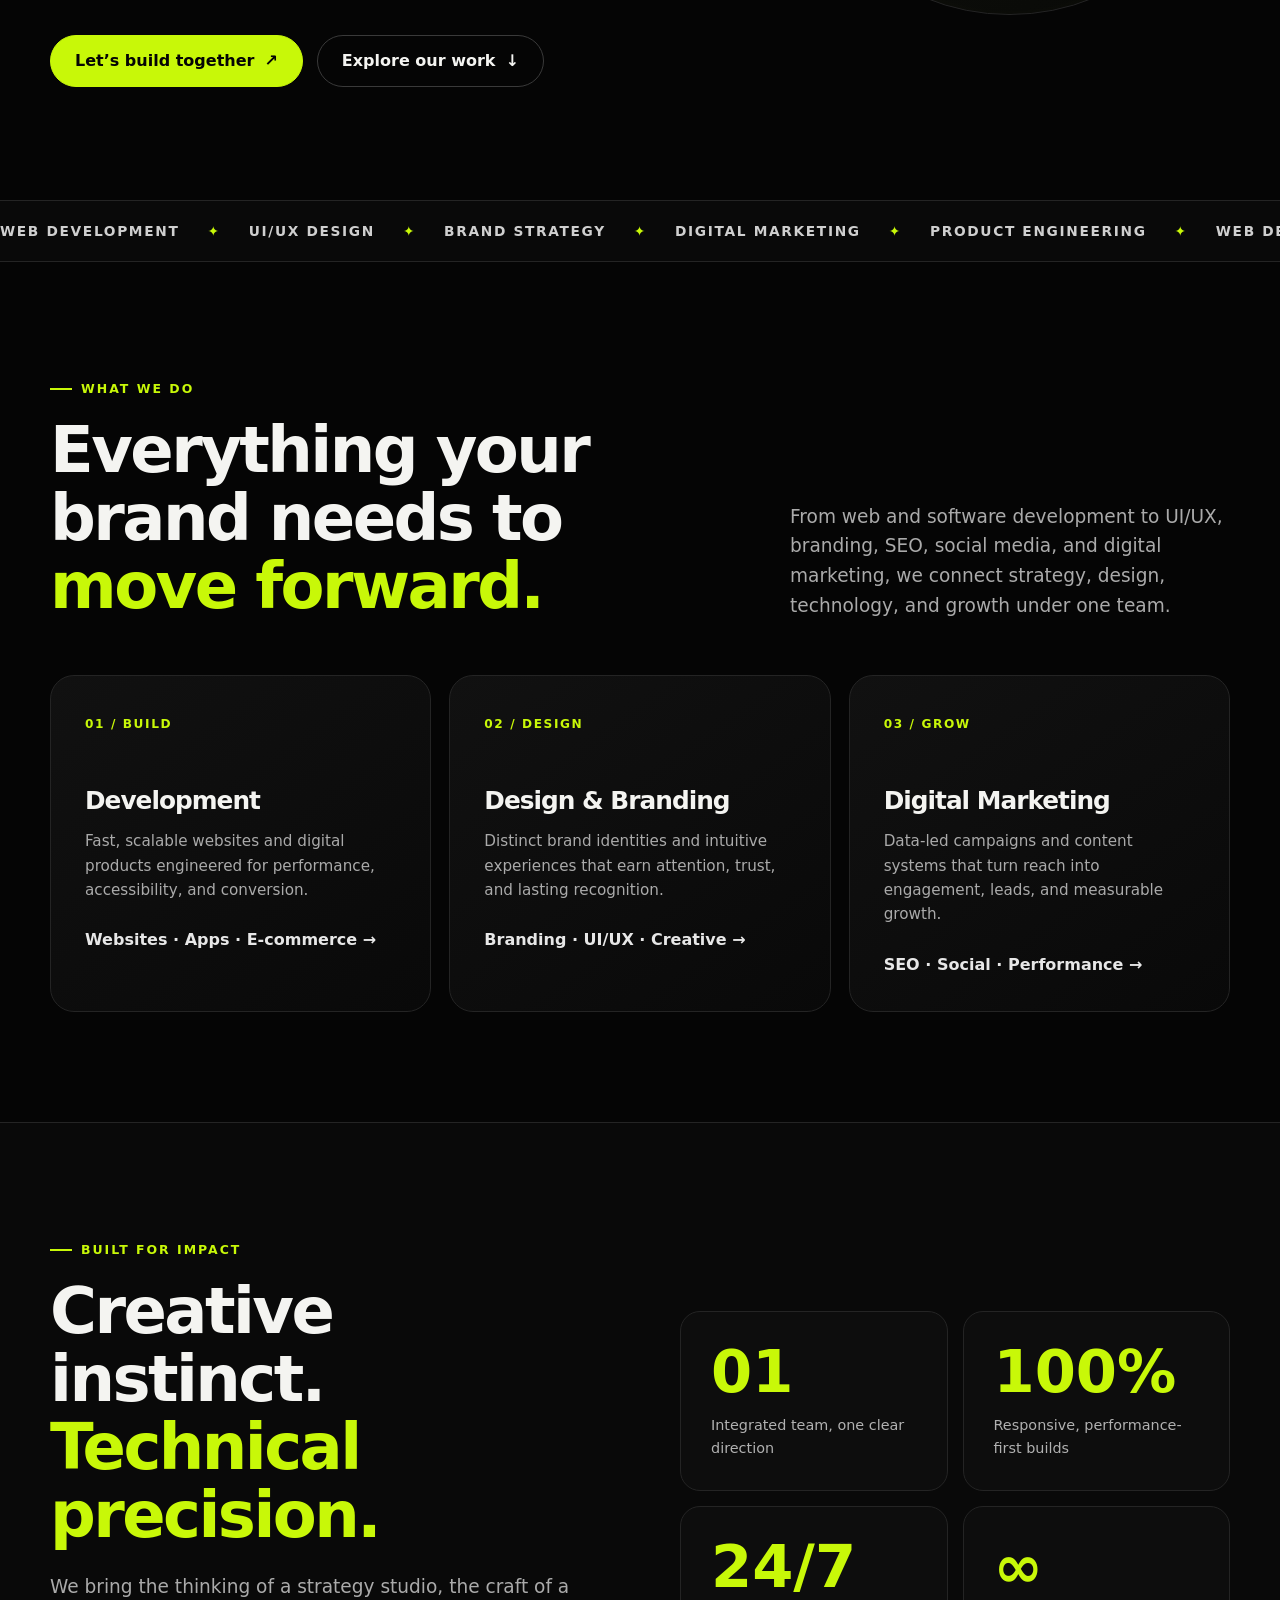
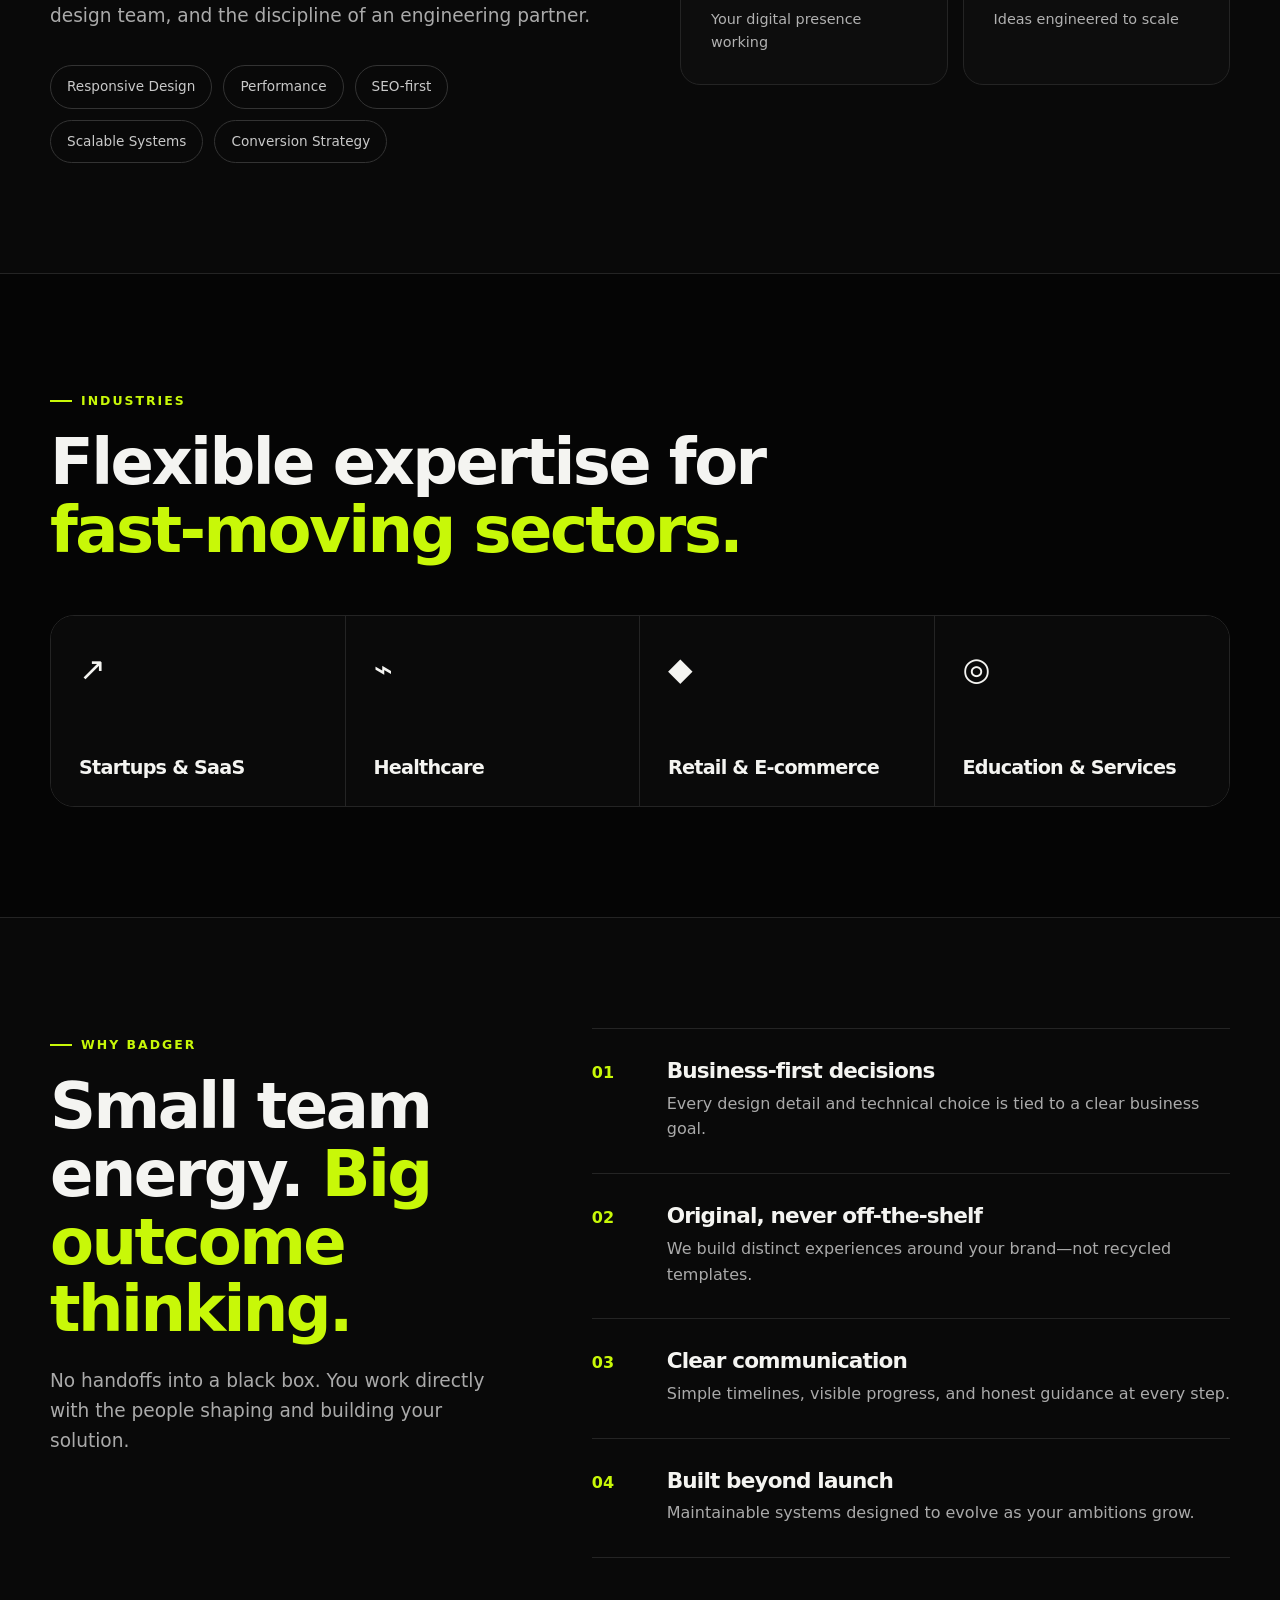
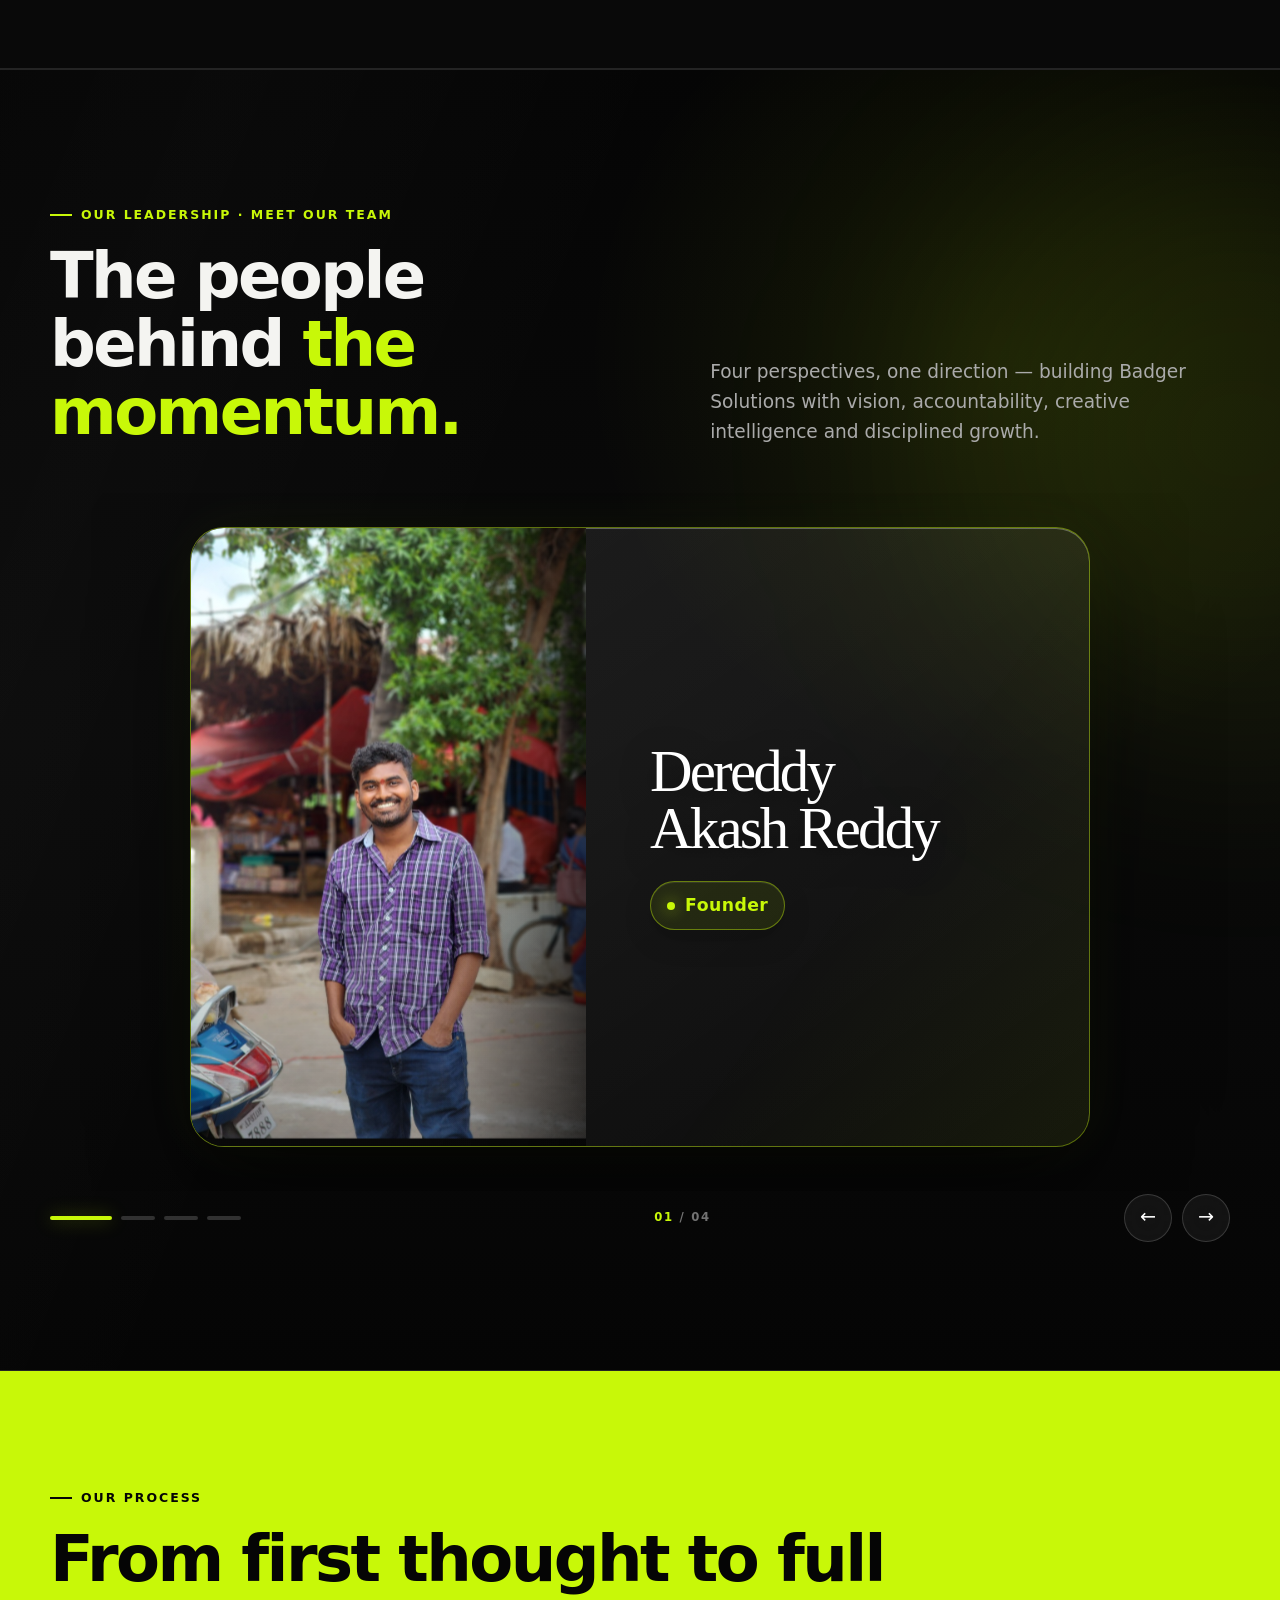
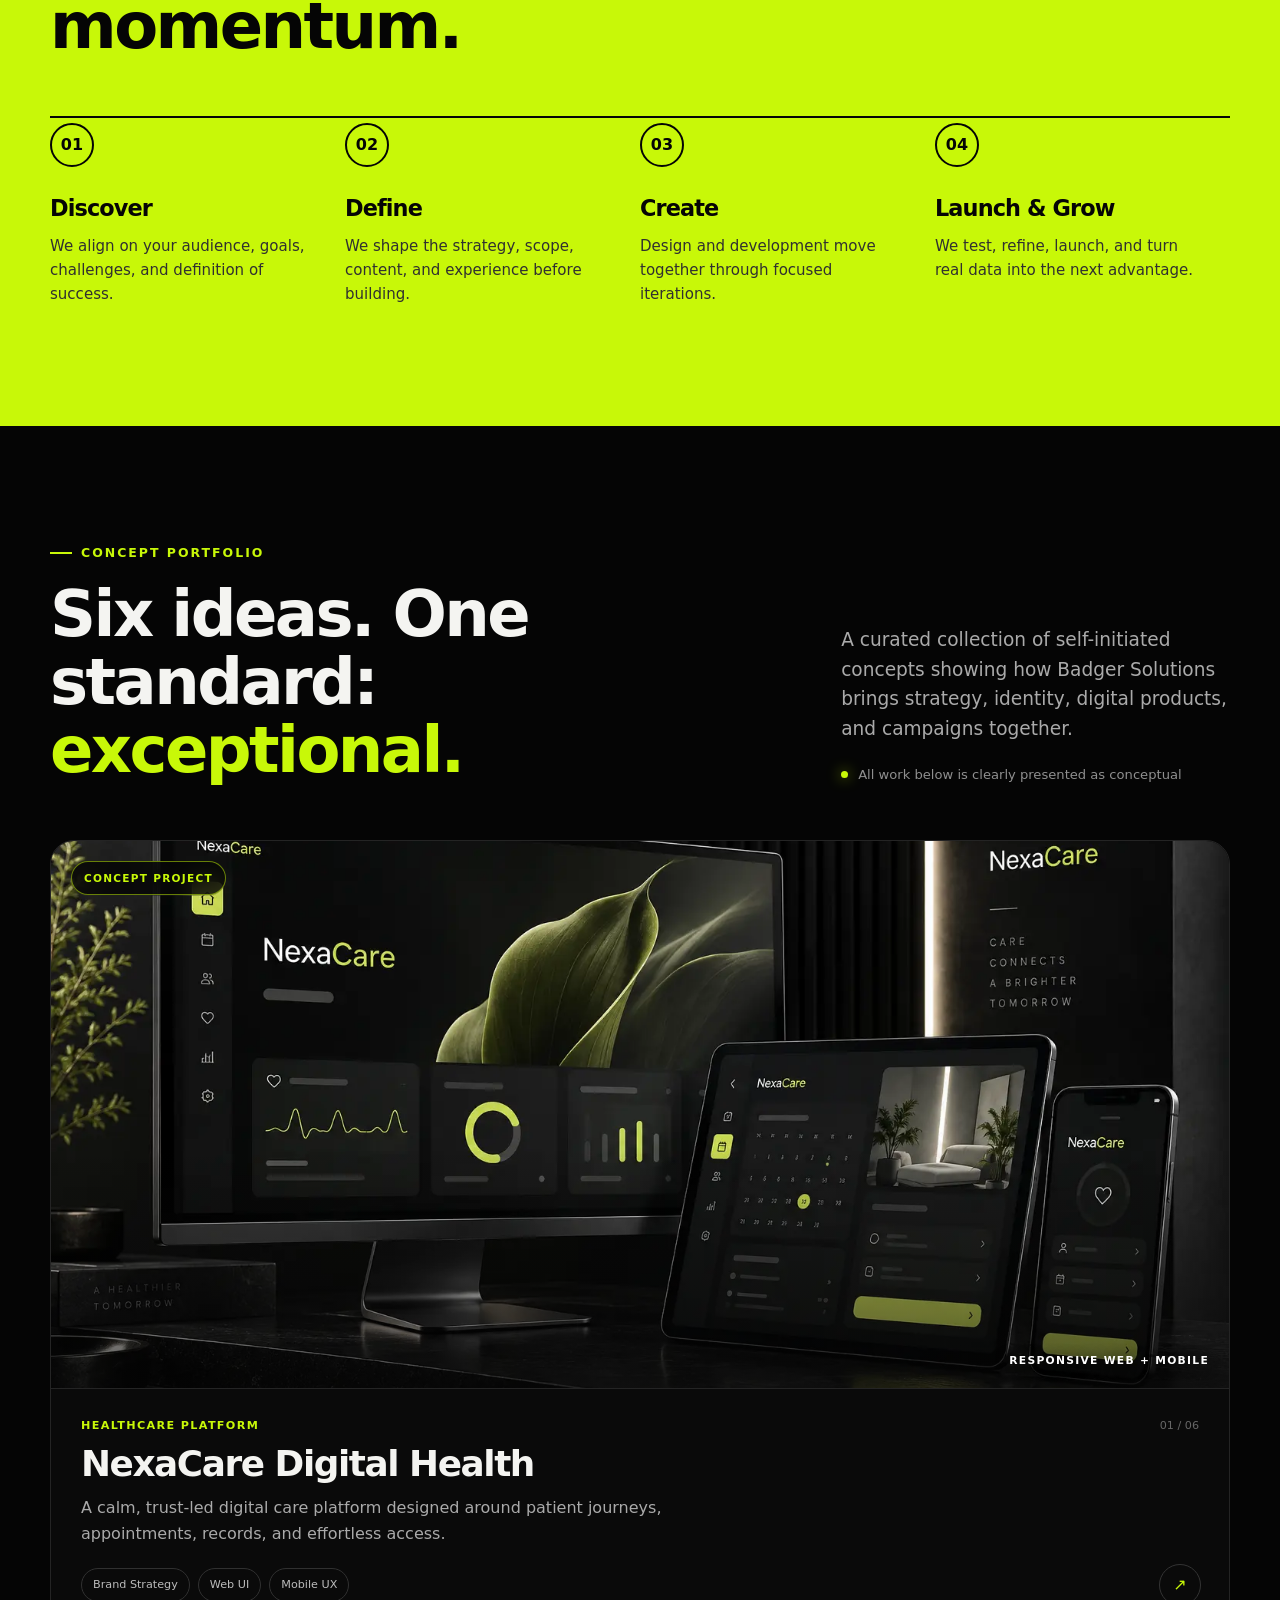
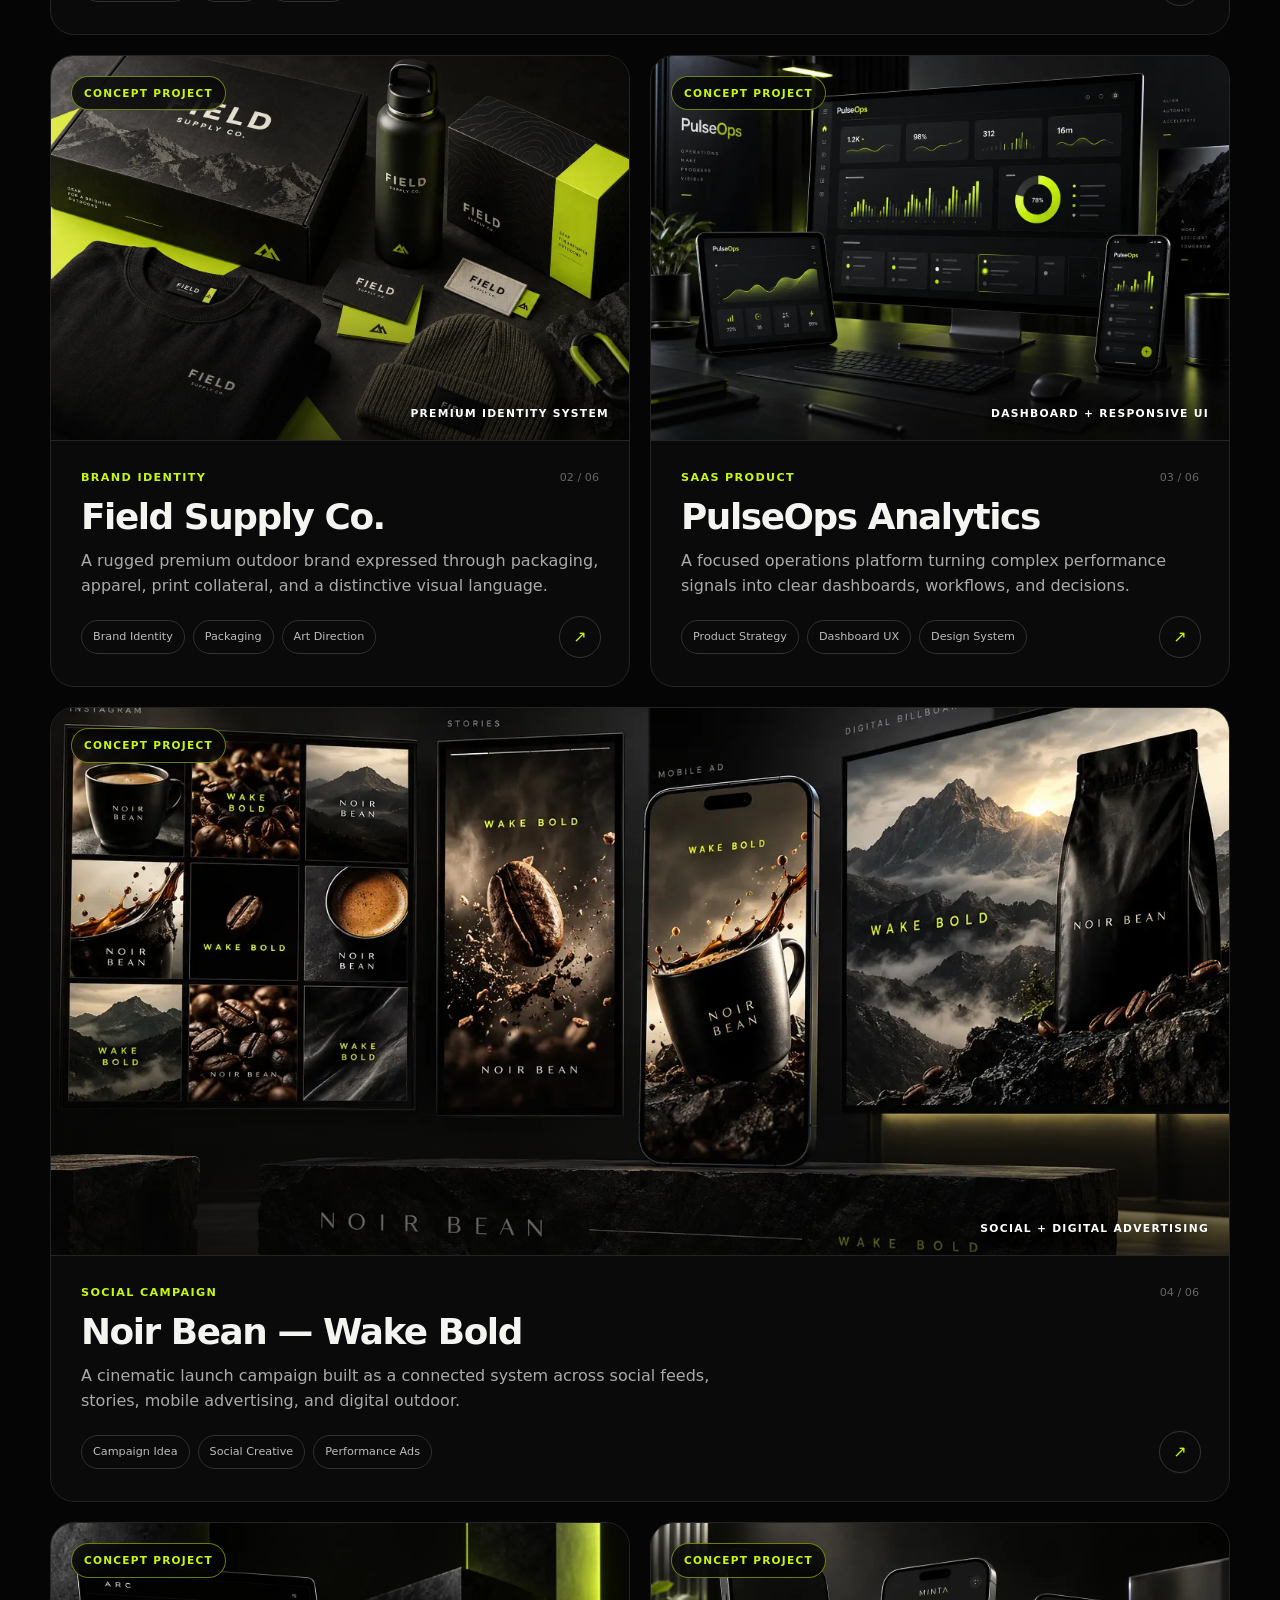
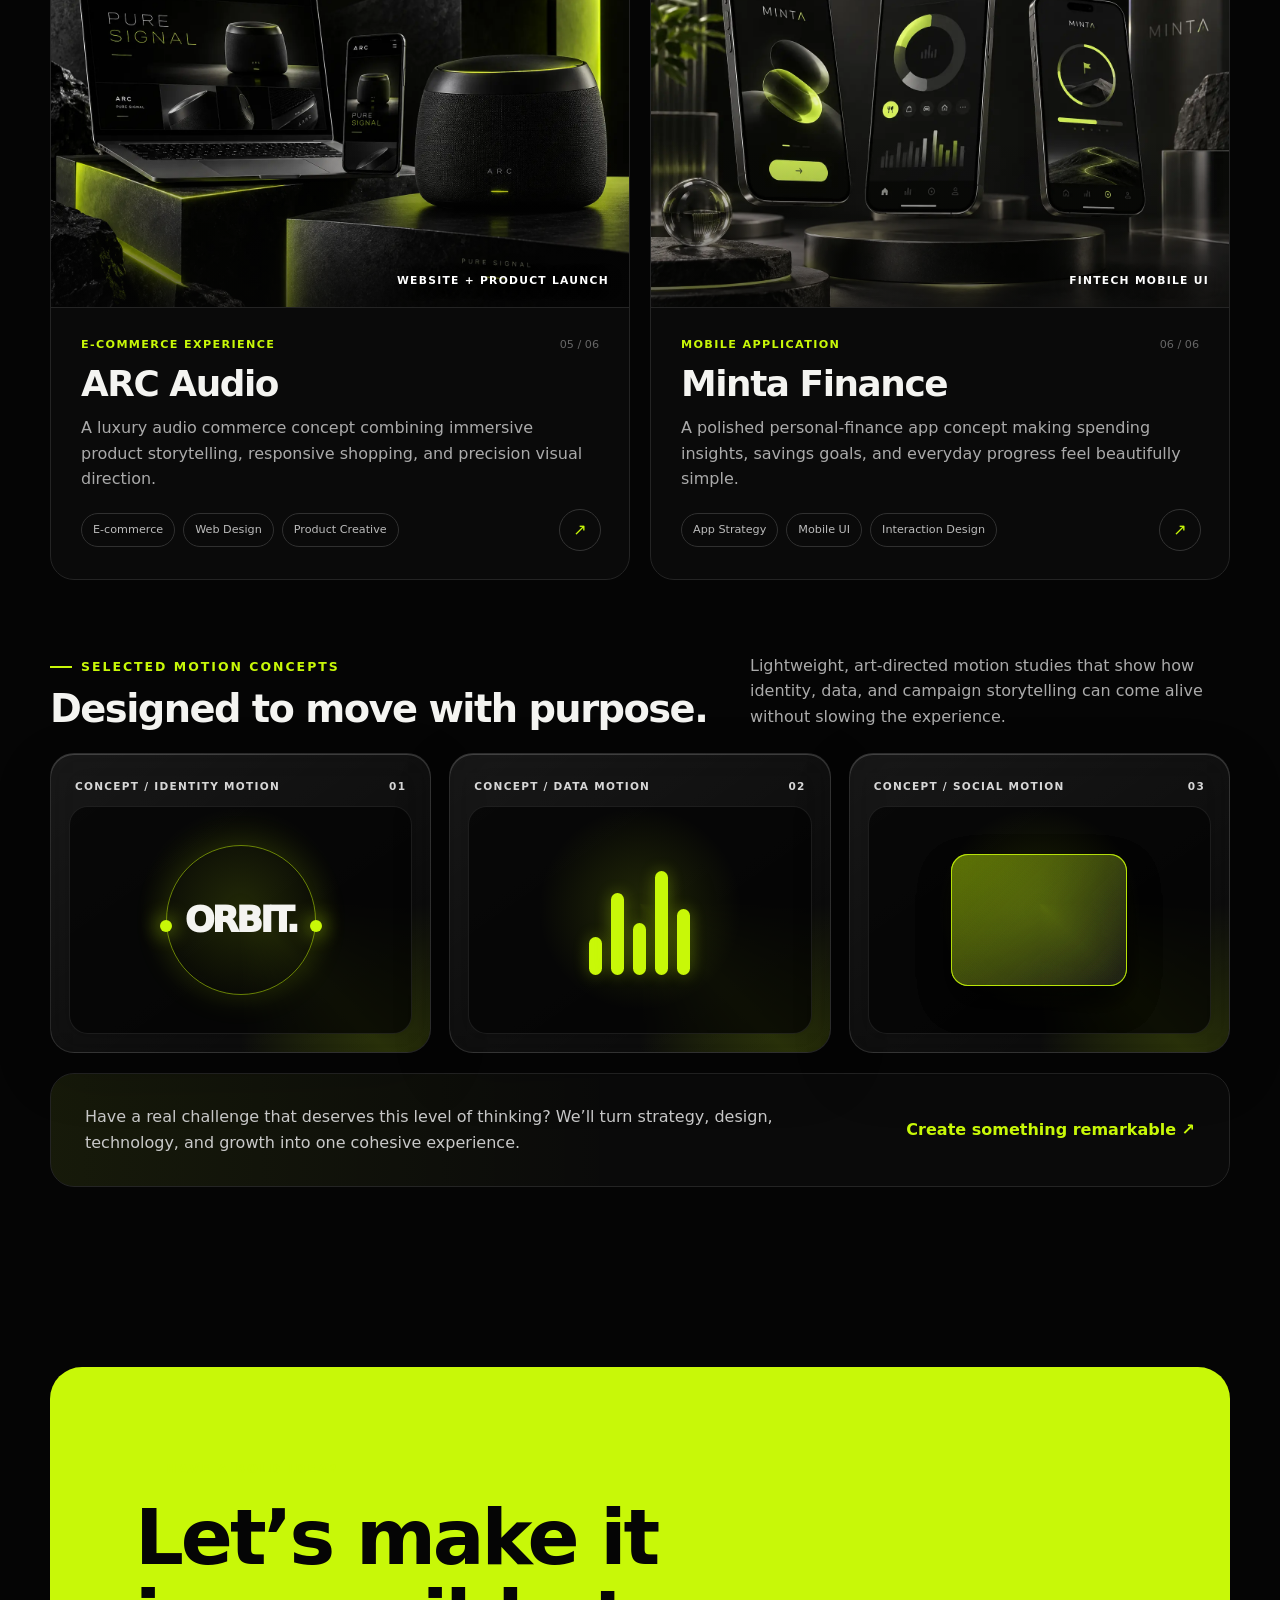
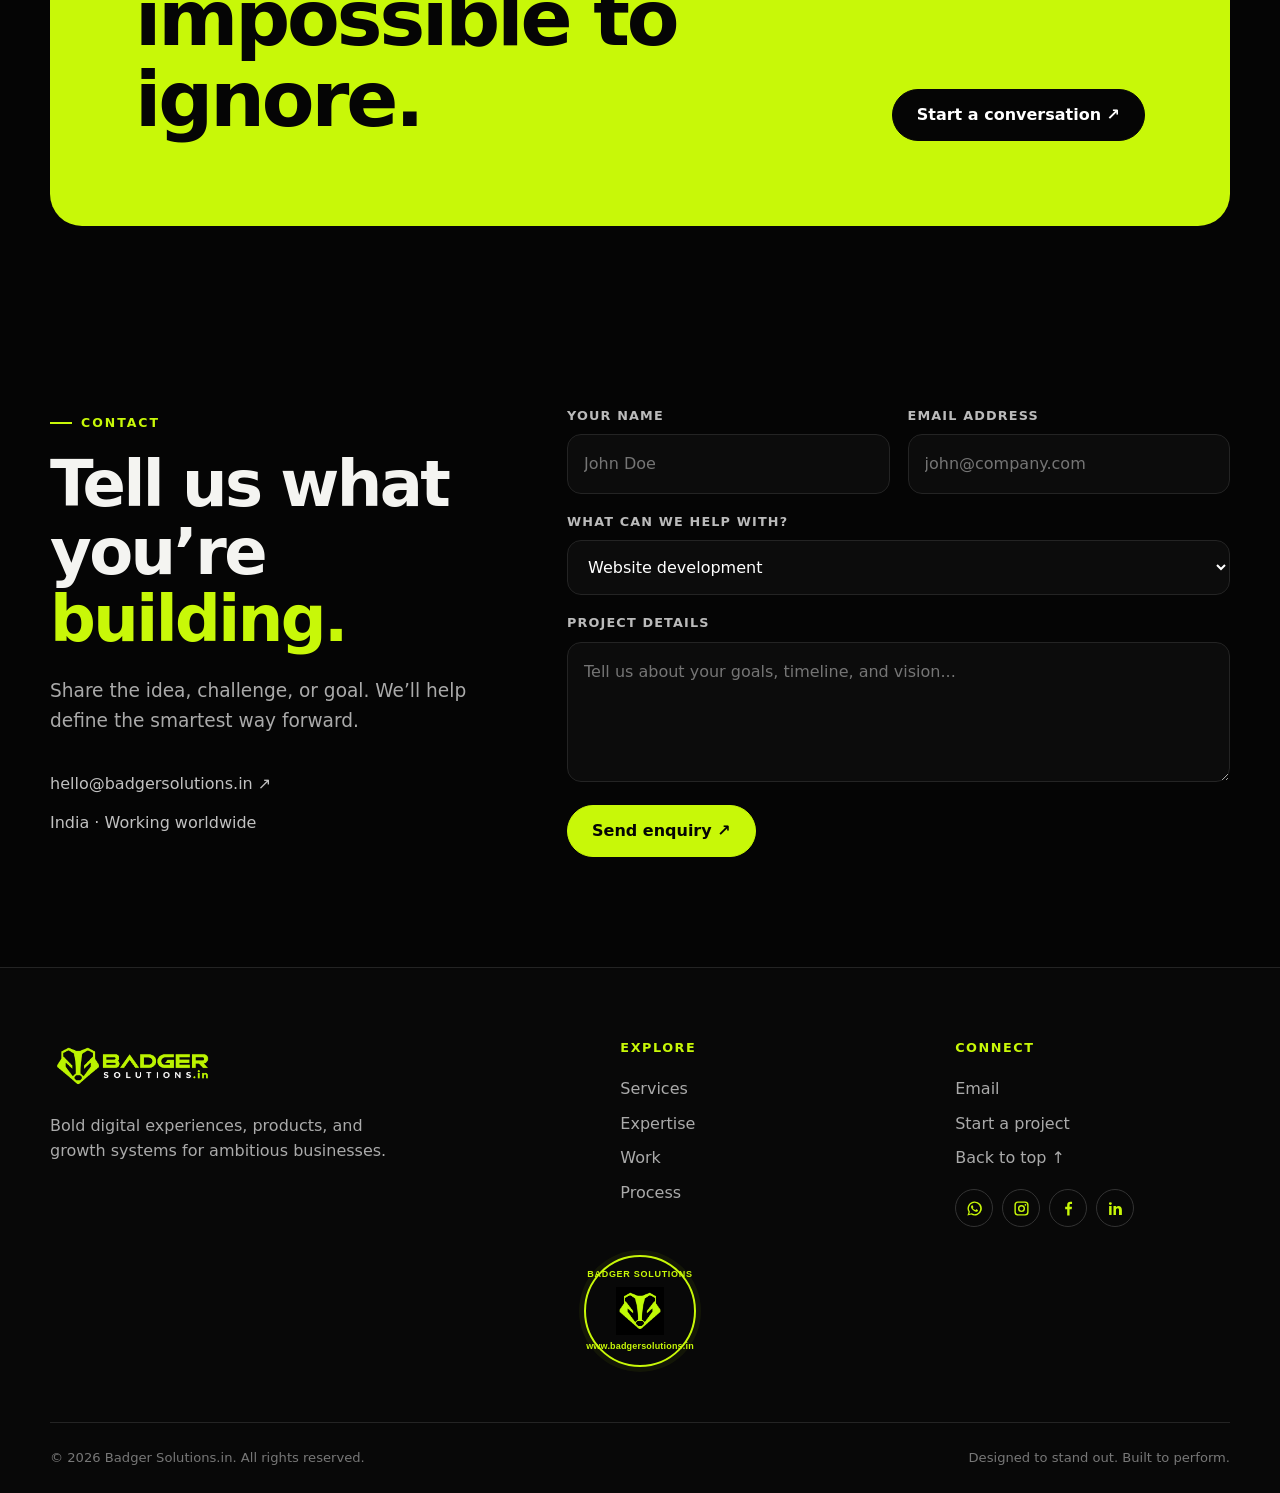
==== commit f76e2fc0: "Add official seal to website footer" ====
--- a/index.html
+++ b/index.html
@@ -275,7 +275,7 @@
     </div>
   </div>
 
-  <footer class="site-footer"><div class="container"><div class="footer-grid"><div class="footer-brand"><a href="#home" aria-label="Badger Solutions home"><img src="ChatGPT%20Image%20Sep%2020%2C%202026%2C%2006_45_54%20PM.png" width="2172" height="724" loading="lazy" decoding="async" alt="Badger Solutions"></a><p>Bold digital experiences, products, and growth systems for ambitious businesses.</p></div><div class="footer-col"><h4>Explore</h4><a href="#services">Services</a><a href="#expertise">Expertise</a><a href="#work">Work</a><a href="#process">Process</a></div><div class="footer-col"><h4>Connect</h4><a href="mailto:hello@badgersolutions.in">Email</a><a href="#contact">Start a project</a><a href="#home">Back to top ↑</a><div class="social-links" aria-label="Social media"><a href="https://wa.me/918555842148" target="_blank" rel="noopener noreferrer" aria-label="WhatsApp"><svg viewBox="0 0 24 24" aria-hidden="true"><path d="M12.04 2a9.84 9.84 0 0 0-8.42 14.92L2 22l5.2-1.57A9.96 9.96 0 1 0 12.04 2Zm0 17.98a8 8 0 0 1-4.08-1.12l-.3-.18-3.08.93.96-3-.2-.31A7.96 7.96 0 1 1 12.04 20Zm4.37-5.97c-.24-.12-1.42-.7-1.64-.78-.22-.08-.38-.12-.54.12-.16.24-.62.78-.76.94-.14.16-.28.18-.52.06-.24-.12-1.01-.37-1.93-1.19-.71-.64-1.2-1.42-1.34-1.66-.14-.24-.01-.37.1-.49.11-.11.24-.28.36-.42.12-.14.16-.24.24-.4.08-.16.04-.3-.02-.42-.06-.12-.54-1.3-.74-1.78-.2-.47-.4-.41-.54-.42h-.46c-.16 0-.42.06-.64.3-.22.24-.84.82-.84 2s.86 2.32.98 2.48c.12.16 1.69 2.58 4.1 3.62.57.25 1.02.4 1.37.51.58.18 1.1.16 1.51.1.46-.07 1.42-.58 1.62-1.14.2-.56.2-1.04.14-1.14-.06-.1-.22-.16-.46-.28Z"/></svg></a><a href="https://www.instagram.com/badgersolutions.in/" target="_blank" rel="noopener noreferrer" aria-label="Instagram"><svg viewBox="0 0 24 24" aria-hidden="true"><path d="M7 2h10a5 5 0 0 1 5 5v10a5 5 0 0 1-5 5H7a5 5 0 0 1-5-5V7a5 5 0 0 1 5-5Zm0 2a3 3 0 0 0-3 3v10a3 3 0 0 0 3 3h10a3 3 0 0 0 3-3V7a3 3 0 0 0-3-3H7Zm10.5 1.5a1.25 1.25 0 1 1 0 2.5 1.25 1.25 0 0 1 0-2.5ZM12 7a5 5 0 1 1 0 10 5 5 0 0 1 0-10Zm0 2a3 3 0 1 0 0 6 3 3 0 0 0 0-6Z"/></svg></a><a href="https://www.facebook.com/profile.php?id=61594580403707" target="_blank" rel="noopener noreferrer" aria-label="Facebook"><svg viewBox="0 0 24 24" aria-hidden="true"><path d="M13.5 22v-9h3l.45-3.5H13.5V7.26c0-1.01.28-1.7 1.74-1.7H17V2.43c-.3-.04-1.35-.13-2.57-.13-2.54 0-4.28 1.55-4.28 4.4v2.8H7.28V13h2.87v9h3.35Z"/></svg></a><a href="https://www.linkedin.com/in/badger-solutions-957257439/" target="_blank" rel="noopener noreferrer" aria-label="LinkedIn"><svg viewBox="0 0 24 24" aria-hidden="true"><path d="M6.5 8.5H3V21h3.5V8.5ZM4.75 3A2.05 2.05 0 1 0 4.75 7.1 2.05 2.05 0 0 0 4.75 3ZM21 14.1c0-3.77-2.01-5.52-4.7-5.52-2.17 0-3.14 1.19-3.68 2.03V8.5H9.13V21h3.49v-6.19c0-1.63.31-3.2 2.32-3.2 1.98 0 2 1.85 2 3.31V21H21v-6.9Z"/></svg></a></div></div></div><div class="footer-bottom"><p>© <span id="year"></span> Badger Solutions.in. All rights reserved.</p><span>Designed to stand out. Built to perform.</span></div></div></footer>
+  <footer class="site-footer"><div class="container"><div class="footer-grid"><div class="footer-brand"><a href="#home" aria-label="Badger Solutions home"><img src="ChatGPT%20Image%20Sep%2020%2C%202026%2C%2006_45_54%20PM.png" width="2172" height="724" loading="lazy" decoding="async" alt="Badger Solutions"></a><p>Bold digital experiences, products, and growth systems for ambitious businesses.</p></div><div class="footer-col"><h4>Explore</h4><a href="#services">Services</a><a href="#expertise">Expertise</a><a href="#work">Work</a><a href="#process">Process</a></div><div class="footer-col"><h4>Connect</h4><a href="mailto:hello@badgersolutions.in">Email</a><a href="#contact">Start a project</a><a href="#home">Back to top ↑</a><div class="social-links" aria-label="Social media"><a href="https://wa.me/918555842148" target="_blank" rel="noopener noreferrer" aria-label="WhatsApp"><svg viewBox="0 0 24 24" aria-hidden="true"><path d="M12.04 2a9.84 9.84 0 0 0-8.42 14.92L2 22l5.2-1.57A9.96 9.96 0 1 0 12.04 2Zm0 17.98a8 8 0 0 1-4.08-1.12l-.3-.18-3.08.93.96-3-.2-.31A7.96 7.96 0 1 1 12.04 20Zm4.37-5.97c-.24-.12-1.42-.7-1.64-.78-.22-.08-.38-.12-.54.12-.16.24-.62.78-.76.94-.14.16-.28.18-.52.06-.24-.12-1.01-.37-1.93-1.19-.71-.64-1.2-1.42-1.34-1.66-.14-.24-.01-.37.1-.49.11-.11.24-.28.36-.42.12-.14.16-.24.24-.4.08-.16.04-.3-.02-.42-.06-.12-.54-1.3-.74-1.78-.2-.47-.4-.41-.54-.42h-.46c-.16 0-.42.06-.64.3-.22.24-.84.82-.84 2s.86 2.32.98 2.48c.12.16 1.69 2.58 4.1 3.62.57.25 1.02.4 1.37.51.58.18 1.1.16 1.51.1.46-.07 1.42-.58 1.62-1.14.2-.56.2-1.04.14-1.14-.06-.1-.22-.16-.46-.28Z"/></svg></a><a href="https://www.instagram.com/badgersolutions.in/" target="_blank" rel="noopener noreferrer" aria-label="Instagram"><svg viewBox="0 0 24 24" aria-hidden="true"><path d="M7 2h10a5 5 0 0 1 5 5v10a5 5 0 0 1-5 5H7a5 5 0 0 1-5-5V7a5 5 0 0 1 5-5Zm0 2a3 3 0 0 0-3 3v10a3 3 0 0 0 3 3h10a3 3 0 0 0 3-3V7a3 3 0 0 0-3-3H7Zm10.5 1.5a1.25 1.25 0 1 1 0 2.5 1.25 1.25 0 0 1 0-2.5ZM12 7a5 5 0 1 1 0 10 5 5 0 0 1 0-10Zm0 2a3 3 0 1 0 0 6 3 3 0 0 0 0-6Z"/></svg></a><a href="https://www.facebook.com/profile.php?id=61594580403707" target="_blank" rel="noopener noreferrer" aria-label="Facebook"><svg viewBox="0 0 24 24" aria-hidden="true"><path d="M13.5 22v-9h3l.45-3.5H13.5V7.26c0-1.01.28-1.7 1.74-1.7H17V2.43c-.3-.04-1.35-.13-2.57-.13-2.54 0-4.28 1.55-4.28 4.4v2.8H7.28V13h2.87v9h3.35Z"/></svg></a><a href="https://www.linkedin.com/in/badger-solutions-957257439/" target="_blank" rel="noopener noreferrer" aria-label="LinkedIn"><svg viewBox="0 0 24 24" aria-hidden="true"><path d="M6.5 8.5H3V21h3.5V8.5ZM4.75 3A2.05 2.05 0 1 0 4.75 7.1 2.05 2.05 0 0 0 4.75 3ZM21 14.1c0-3.77-2.01-5.52-4.7-5.52-2.17 0-3.14 1.19-3.68 2.03V8.5H9.13V21h3.49v-6.19c0-1.63.31-3.2 2.32-3.2 1.98 0 2 1.85 2 3.31V21H21v-6.9Z"/></svg></a></div></div></div><div class="footer-seal" aria-label="Badger Solutions official seal" style="display:flex;justify-content:center;margin:28px 0 18px"><div style="width:112px;height:112px;border:2px solid #C8F808;border-radius:50%;display:grid;place-items:center;position:relative;color:#C8F808;box-shadow:0 0 0 5px rgba(200,248,8,.06);font:700 9px/1.1 Arial,sans-serif;letter-spacing:.08em;text-align:center"><span style="position:absolute;top:13px">BADGER SOLUTIONS</span><img src="favicon-512x512.png?v=7" alt="" width="48" height="48" style="object-fit:contain;filter:none"><span style="position:absolute;bottom:13px;text-transform:lowercase;letter-spacing:.02em">www.badgersolutions.in</span></div></div><div class="footer-bottom"><p>© <span id="year"></span> Badger Solutions.in. All rights reserved.</p><span>Designed to stand out. Built to perform.</span></div></div></footer>
 
   <script>
     const menuBtn=document.getElementById('menuBtn'),navLinks=document.getElementById('navLinks');
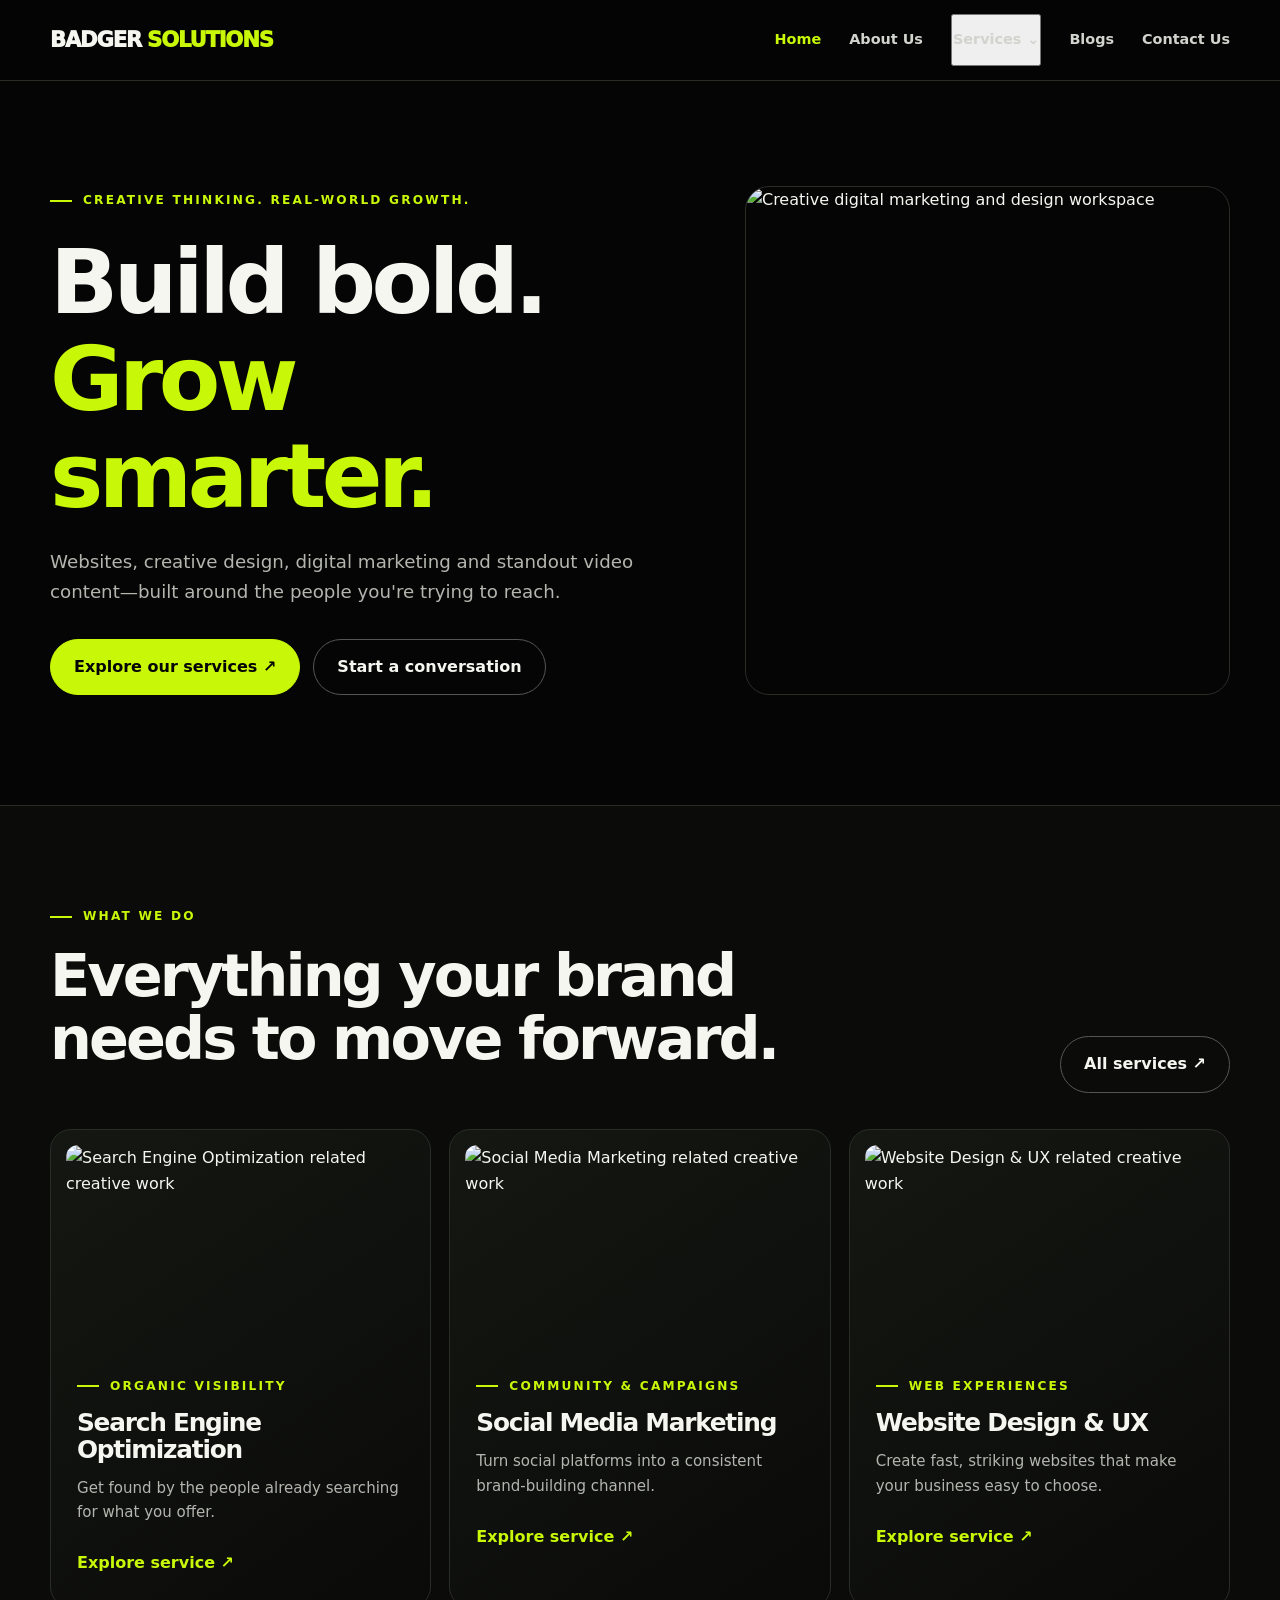
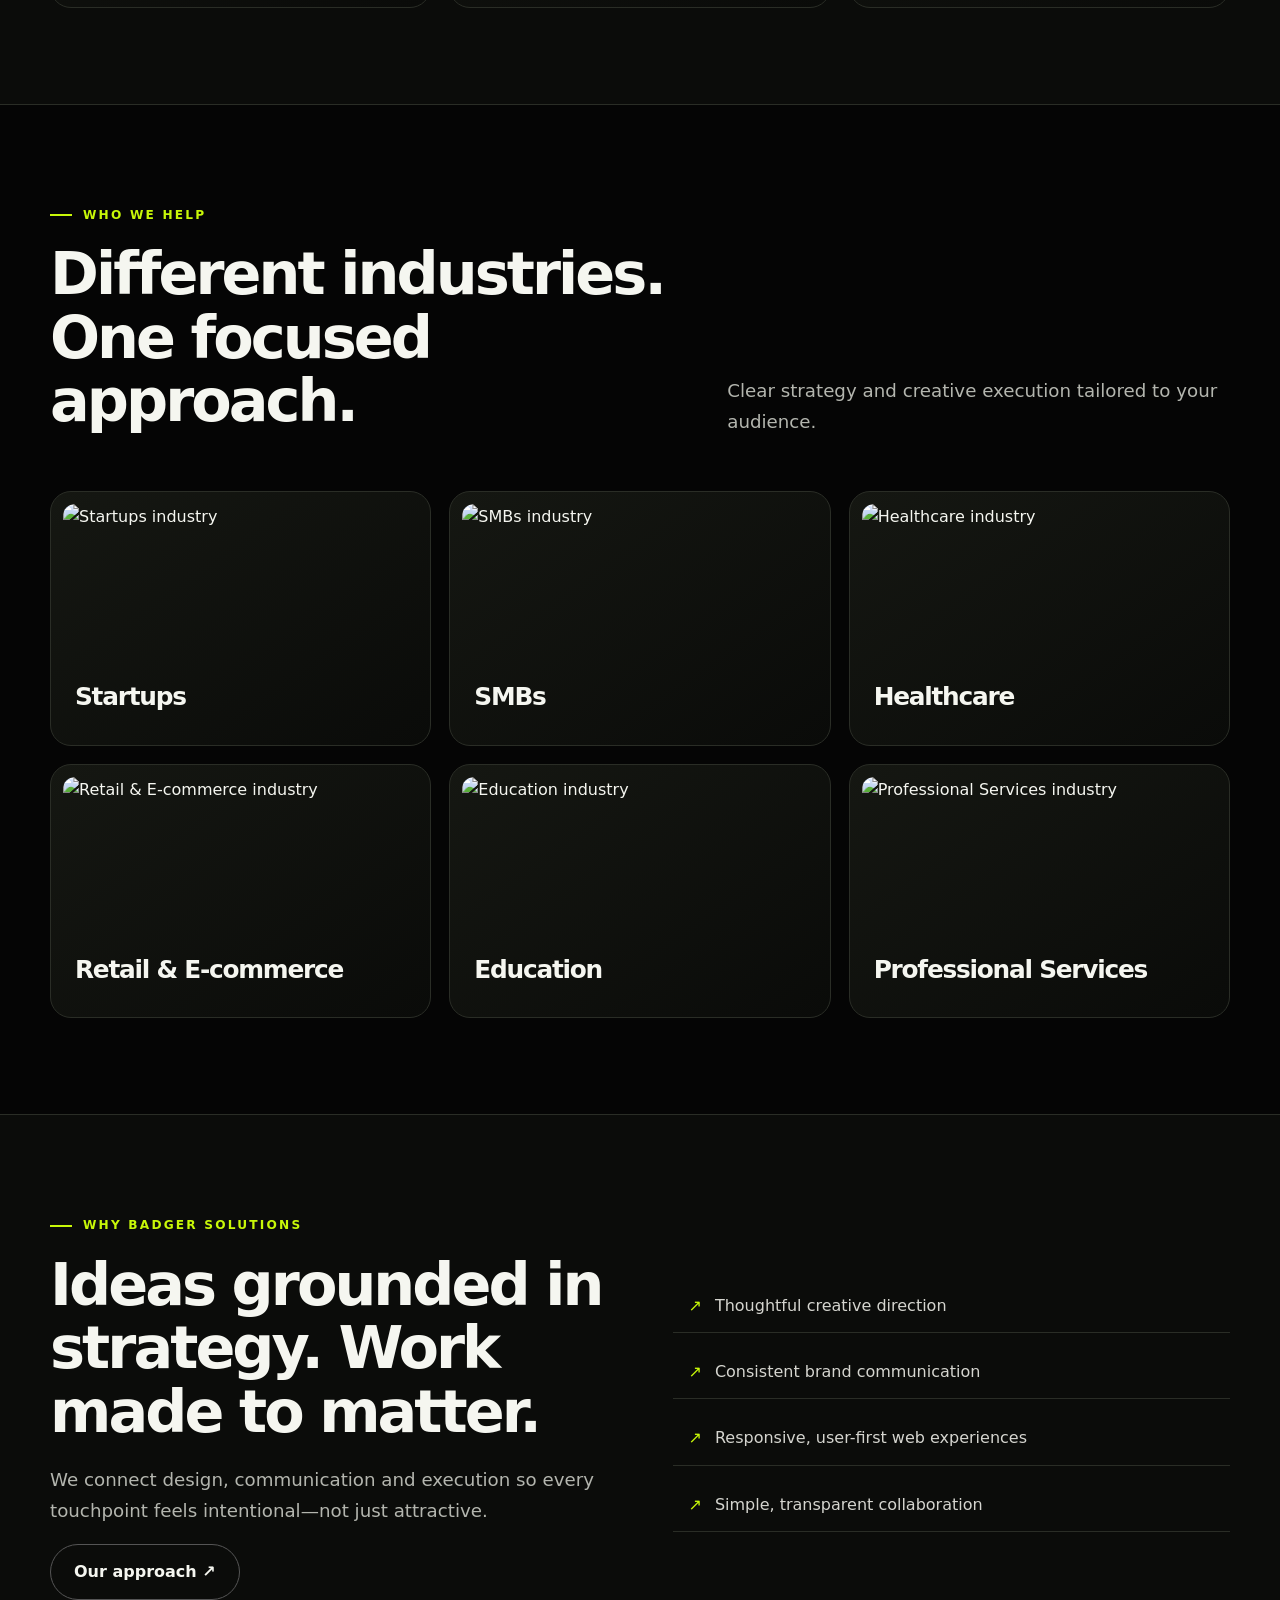
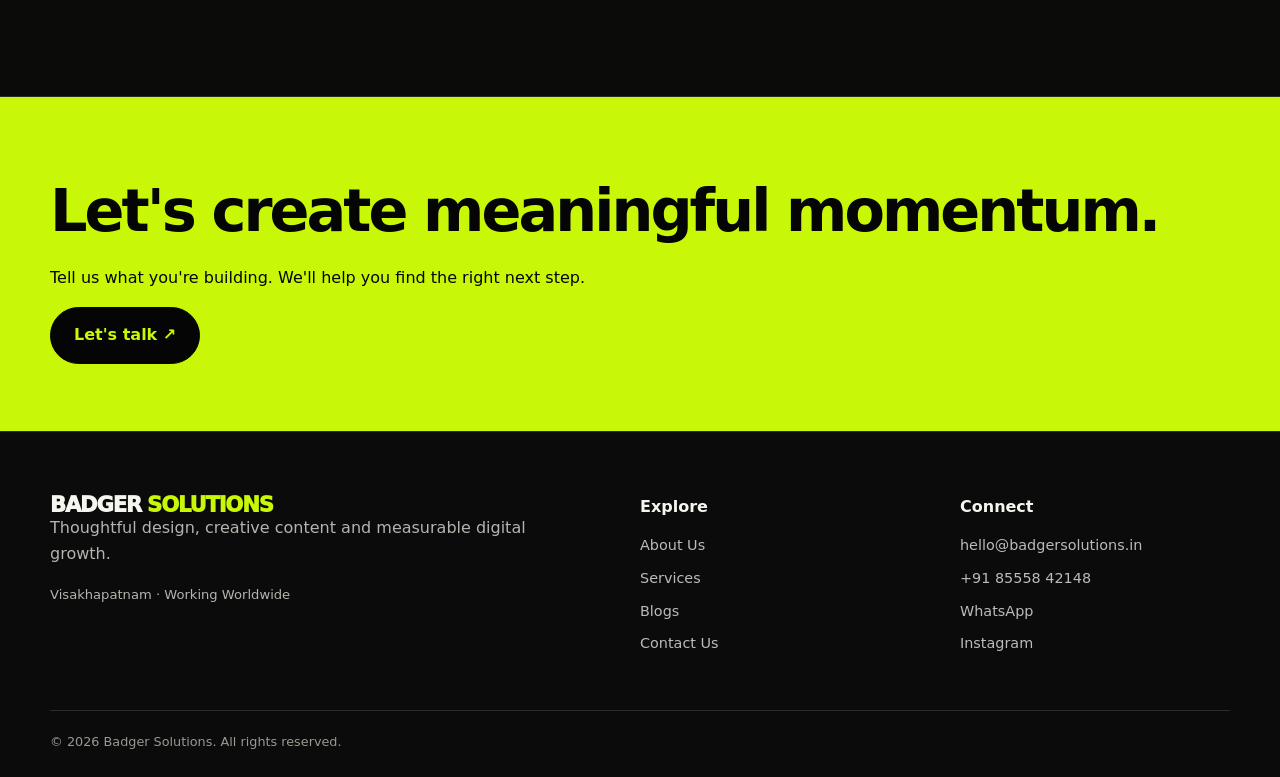
==== commit 3377f620: "Build dedicated agency pages, service dropdown and refreshed brand experience" ====
--- a/index.html
+++ b/index.html
@@ -1,315 +1 @@
-<!DOCTYPE html>
-<html lang="en">
-<head>
-  <meta charset="UTF-8">
-  <meta name="viewport" content="width=device-width, initial-scale=1.0">
-  <meta name="description" content="Badger Solutions builds high-performance websites, software, brands, SEO and digital marketing campaigns for ambitious businesses in India and worldwide.">
-  <meta name="robots" content="index, follow">
-  <meta name="theme-color" content="#050505">
-  <link rel="canonical" href="https://badgersolutions.in/">
-  <link rel="preload" as="image" href="/ChatGPT%20Image%20Sep%2020%2C%202026%2C%2006_45_54%20PM.png" fetchpriority="high">
-  <link rel="shortcut icon" href="/favicon.ico?v=7">
-  <link rel="icon" type="image/x-icon" href="/favicon.ico?v=7">
-  <link rel="icon" type="image/png" sizes="48x48" href="/favicon-48x48.png?v=7">
-  <link rel="icon" type="image/png" sizes="512x512" href="/favicon-512x512.png?v=7">
-  <link rel="apple-touch-icon" sizes="180x180" href="/apple-touch-icon.png?v=7">
-  <meta property="og:type" content="website">
-  <meta property="og:url" content="https://badgersolutions.in/">
-  <meta property="og:title" content="Badger Solutions | Digital Marketing & Software Development">
-  <meta property="og:description" content="High-performance websites, software, brands, SEO and digital marketing campaigns for ambitious businesses in India and worldwide.">
-  <meta property="og:image" content="https://badgersolutions.in/ChatGPT%20Image%20Sep%2020%2C%202026%2C%2006_45_54%20PM.png">
-  <meta property="og:image:type" content="image/png">
-  <meta property="og:image:width" content="2172">
-  <meta property="og:image:height" content="724">
-  <meta property="og:image:alt" content="Badger Solutions logo">
-  <meta property="og:site_name" content="Badger Solutions">
-  <meta name="twitter:card" content="summary_large_image">
-  <meta name="twitter:title" content="Badger Solutions | Digital Marketing & Software Development">
-  <meta name="twitter:description" content="High-performance websites, software, brands, SEO and digital marketing campaigns for ambitious businesses in India and worldwide.">
-  <meta name="twitter:image" content="https://badgersolutions.in/ChatGPT%20Image%20Sep%2020%2C%202026%2C%2006_45_54%20PM.png">
-  <meta name="twitter:image:alt" content="Badger Solutions logo">
-  <title>Badger Solutions | Digital Marketing & Software Development</title>
-  <style>
-    :root{--bg:#050505;--panel:#0d0d0d;--soft:#141414;--lime:#c8f808;--text:#f4f4f1;--muted:#aaa;--line:#242424;--max:1180px;--radius:24px}
-    *{box-sizing:border-box;margin:0;padding:0}
-    html{scroll-behavior:smooth;scroll-padding-top:92px}
-    body{background:var(--bg);color:var(--text);font-family:Inter,ui-sans-serif,system-ui,-apple-system,BlinkMacSystemFont,"Segoe UI",sans-serif;line-height:1.6;overflow-x:hidden}
-    body::before{content:"";position:fixed;inset:0;pointer-events:none;background:radial-gradient(circle at 75% 10%,rgba(200,248,8,.08),transparent 32%);z-index:-1}
-    a{color:inherit;text-decoration:none} img{max-width:100%;display:block} button,input,select,textarea{font:inherit}
-    :where(a,button,input,select,textarea):focus-visible{outline:3px solid var(--lime);outline-offset:4px}
-    .skip-link{position:fixed;top:12px;left:12px;z-index:2000;padding:10px 16px;border-radius:10px;background:var(--lime);color:#050505;font-weight:800;transform:translateY(-150%);transition:transform .2s}.skip-link:focus{transform:translateY(0)}
-    .container{width:min(calc(100% - 40px),var(--max));margin-inline:auto}
-    .eyebrow{display:inline-flex;align-items:center;gap:9px;color:var(--lime);font-size:.78rem;font-weight:800;letter-spacing:.16em;text-transform:uppercase}
-    .eyebrow::before{content:"";width:22px;height:2px;background:var(--lime)}
-    h1,h2,h3{line-height:1.06;letter-spacing:-.04em} h2{font-size:clamp(2.25rem,5vw,4.25rem);max-width:850px;margin-top:18px}
-    .lead{color:var(--muted);font-size:clamp(1rem,2vw,1.16rem);max-width:650px;margin-top:22px}
-    .lime{color:var(--lime)} section{padding:110px 0}
-    .btn{display:inline-flex;align-items:center;justify-content:center;gap:10px;min-height:52px;padding:0 24px;border:1px solid var(--lime);border-radius:999px;font-weight:800;transition:.3s ease;cursor:pointer}
-    .btn-primary{background:var(--lime);color:#050505}.btn-primary:hover{background:#ddff55;transform:translateY(-3px);box-shadow:0 12px 35px rgba(200,248,8,.18)}
-    .btn-ghost{border-color:#3a3a3a}.btn-ghost:hover{border-color:var(--lime);color:var(--lime);transform:translateY(-3px)}
-    .btn svg{width:18px;height:18px}
-    .nav{position:fixed;top:0;left:0;right:0;z-index:1000;background:rgba(5,5,5,.74);backdrop-filter:blur(18px);border-bottom:1px solid rgba(255,255,255,.07)}
-    .nav-wrap{height:82px;display:flex;align-items:center;justify-content:space-between;gap:30px}
-    .brand{display:flex;align-items:center;flex-shrink:0}.brand img{width:210px;max-height:52px;object-fit:contain;object-position:left center}
-    .nav-links{display:flex;align-items:center;gap:28px;list-style:none}.nav-links a{font-size:.9rem;color:#cacaca;transition:.2s}.nav-links a:hover{color:var(--lime)}
-    .menu-btn{display:none;width:44px;height:44px;border:1px solid var(--line);border-radius:50%;background:transparent;color:white;font-size:1.25rem}
-    .intro-logo{min-height:100svh;padding:110px 20px 35px;display:grid;place-items:center;position:relative;overflow:hidden;background:radial-gradient(circle at 50% 45%,rgba(200,248,8,.12),transparent 34%),#050505}
-    .intro-logo::before,.intro-logo::after{content:"";position:absolute;left:50%;top:50%;border:1px solid rgba(200,248,8,.14);border-radius:50%;transform:translate(-50%,-50%);pointer-events:none;animation:introRing 6s ease-in-out infinite}
-    .intro-logo::before{width:min(72vw,820px);aspect-ratio:1}.intro-logo::after{width:min(54vw,610px);aspect-ratio:1;animation-delay:-3s}
-    .intro-logo img{width:min(900px,88vw);max-height:62vh;object-fit:contain;filter:drop-shadow(0 0 38px rgba(200,248,8,.12));position:relative;z-index:2;animation:introLogo 4.8s ease-in-out infinite}
-    .intro-scroll{position:absolute;bottom:28px;left:50%;transform:translateX(-50%);color:#888;font-size:.72rem;font-weight:800;letter-spacing:.18em;text-transform:uppercase;white-space:nowrap;z-index:3;animation:introScroll 2s ease-in-out infinite}
-    .intro-scroll::after{content:"";display:block;width:1px;height:28px;background:var(--lime);margin:10px auto 0}
-    @keyframes introLogo{0%,100%{transform:translateY(0) scale(1);filter:drop-shadow(0 0 24px rgba(200,248,8,.10))}50%{transform:translateY(-9px) scale(1.018);filter:drop-shadow(0 0 52px rgba(200,248,8,.24))}}
-    @keyframes introRing{0%,100%{opacity:.25;transform:translate(-50%,-50%) scale(.94)}50%{opacity:.7;transform:translate(-50%,-50%) scale(1.04)}}
-    @keyframes introScroll{0%,100%{transform:translate(-50%,0);opacity:.55}50%{transform:translate(-50%,-6px);opacity:1}}
-    .hero{min-height:100vh;padding:160px 0 70px;display:flex;align-items:center;position:relative}
-    .hero-grid{display:grid;grid-template-columns:1.22fr .78fr;gap:50px;align-items:center}
-    .hero h1{font-size:clamp(3.5rem,8.5vw,7.8rem);max-width:900px;margin:22px 0;line-height:.91}
-    .hero-copy{font-size:clamp(1.05rem,2vw,1.25rem);color:#b8b8b8;max-width:670px}
-    .hero-actions{display:flex;flex-wrap:wrap;gap:14px;margin-top:36px}
-    .hero-art{position:relative;aspect-ratio:1;border:1px solid var(--line);border-radius:50%;display:grid;place-items:center;background:linear-gradient(145deg,#111,#070707);box-shadow:inset 0 0 80px rgba(200,248,8,.03)}
-    .orbit{position:absolute;inset:10%;border:1px dashed rgba(200,248,8,.32);border-radius:50%;animation:spin 20s linear infinite}.orbit:nth-child(2){inset:23%;animation-direction:reverse;animation-duration:12s}
-    .hero-mark{font-size:clamp(4rem,10vw,8rem);font-weight:950;letter-spacing:-.1em;color:var(--lime);filter:drop-shadow(0 0 30px rgba(200,248,8,.2));z-index:2}
-    .dot{position:absolute;width:12px;height:12px;background:var(--lime);border-radius:50%;top:8%;left:48%;box-shadow:0 0 20px var(--lime)}
-    @keyframes spin{to{transform:rotate(360deg)}}
-    .marquee{border-block:1px solid var(--line);overflow:hidden;background:#090909}.track{display:flex;width:max-content;animation:scroll 24s linear infinite;padding:19px 0}.track span{font-weight:850;font-size:.86rem;letter-spacing:.12em;text-transform:uppercase;white-space:nowrap;color:#cfcfcf}.track span::after{content:"✦";color:var(--lime);padding:0 28px}@keyframes scroll{to{transform:translateX(-50%)}}
-    .section-head{display:flex;justify-content:space-between;align-items:end;gap:40px;margin-bottom:55px}.section-head .lead{max-width:440px}
-    .grid-3{display:grid;grid-template-columns:repeat(3,1fr);gap:18px}
-    .card{position:relative;background:linear-gradient(145deg,#111,#090909);border:1px solid var(--line);border-radius:var(--radius);padding:34px;overflow:hidden;transition:.35s}
-    .card:hover{border-color:rgba(200,248,8,.5);transform:translateY(-6px)}.card::after{content:"";position:absolute;width:130px;height:130px;border-radius:50%;background:var(--lime);filter:blur(80px);opacity:0;right:-60px;bottom:-60px;transition:.4s}.card:hover::after{opacity:.12}
-    .card-num{color:var(--lime);font-size:.76rem;font-weight:900;letter-spacing:.13em}.card h3{font-size:1.55rem;margin:52px 0 15px}.card p{color:var(--muted);font-size:.95rem}.card-link{display:inline-block;margin-top:25px;color:#e7e7e7;font-weight:750}.card-link:hover{color:var(--lime)}
-    .expertise{background:#090909;border-block:1px solid var(--line)}.split{display:grid;grid-template-columns:1fr 1fr;gap:80px;align-items:center}
-    .metric-wrap{display:grid;grid-template-columns:1fr 1fr;gap:15px}.metric{padding:30px;border:1px solid var(--line);border-radius:20px;background:#0d0d0d}.metric strong{display:block;color:var(--lime);font-size:clamp(2.2rem,5vw,3.7rem);line-height:1}.metric span{display:block;color:#b1b1b1;margin-top:12px;font-size:.9rem}
-    .tags{display:flex;flex-wrap:wrap;gap:11px;margin-top:34px}.tag{border:1px solid #333;border-radius:999px;padding:10px 16px;color:#c9c9c9;font-size:.85rem}
-    .industries{display:grid;grid-template-columns:repeat(4,1fr);margin-top:50px;border:1px solid var(--line);border-radius:var(--radius);overflow:hidden}.industry{min-height:190px;padding:28px;border-right:1px solid var(--line);background:#0a0a0a;display:flex;flex-direction:column;justify-content:space-between;transition:.3s}.industry:last-child{border:0}.industry:hover{background:var(--lime);color:#050505}.industry span{font-size:2rem}.industry h3{font-size:1.2rem}
-    .why{display:grid;grid-template-columns:.85fr 1.15fr;gap:70px;align-items:start}.sticky{position:sticky;top:120px}.points{border-top:1px solid var(--line)}.point{display:grid;grid-template-columns:55px 1fr;gap:20px;padding:31px 0;border-bottom:1px solid var(--line)}.point b{color:var(--lime)}.point h3{font-size:1.35rem;margin-bottom:8px}.point p{color:var(--muted)}
-    .process{background:var(--lime);color:#050505}.process .eyebrow{color:#050505}.process .eyebrow::before{background:#050505}.process-grid{display:grid;grid-template-columns:repeat(4,1fr);margin-top:55px;border-top:2px solid #050505}.step{padding:28px 22px 10px 0}.step b{display:grid;place-items:center;width:44px;height:44px;border:2px solid #050505;border-radius:50%;margin-top:-23px;background:var(--lime)}.step h3{font-size:1.4rem;margin:30px 0 13px}.step p{color:#303030;font-size:.94rem}
-    .portfolio-intro{max-width:520px}.portfolio-note{display:flex;align-items:center;gap:10px;margin-top:20px;color:#8f8f8f;font-size:.82rem}.portfolio-note::before{content:"";width:7px;height:7px;border-radius:50%;background:var(--lime);box-shadow:0 0 14px rgba(200,248,8,.7)}
-    .showcase-grid{display:grid;grid-template-columns:repeat(2,minmax(0,1fr));gap:20px;margin-top:55px}.project{min-width:0;border:1px solid var(--line);border-radius:var(--radius);position:relative;overflow:hidden;background:#0a0a0a;transition:transform .45s cubic-bezier(.2,.7,.2,1),border-color .45s ease,box-shadow .45s ease}.project:nth-child(3n+1){grid-column:span 2}.project:hover{transform:translateY(-8px);border-color:rgba(200,248,8,.58);box-shadow:0 28px 70px rgba(0,0,0,.4)}
-    .project-visual{position:relative;aspect-ratio:3/2;overflow:hidden;border-bottom:1px solid var(--line);background:#0b0b0b}.project:nth-child(3n+1) .project-visual{aspect-ratio:2.15/1}.project-visual::after{content:"";position:absolute;inset:0;background:linear-gradient(180deg,transparent 56%,rgba(5,5,5,.68));pointer-events:none}.project-visual img{width:100%;height:100%;object-fit:cover;transition:transform .9s cubic-bezier(.2,.7,.2,1),filter .5s ease}.project:hover .project-visual img{transform:scale(1.035);filter:saturate(1.06) contrast(1.03)}.concept-badge{position:absolute;top:20px;left:20px;z-index:3;padding:8px 12px;border:1px solid rgba(200,248,8,.5);border-radius:999px;background:rgba(5,5,5,.78);backdrop-filter:blur(12px);color:var(--lime);font-size:.66rem;font-weight:900;letter-spacing:.12em;text-transform:uppercase}.visual-label{position:absolute;right:20px;bottom:18px;z-index:3;color:#fff;font-size:.67rem;font-weight:800;letter-spacing:.12em;text-transform:uppercase;text-shadow:0 2px 14px #000}
-    .project-copy{position:relative;padding:28px 30px 32px}.project-topline{display:flex;justify-content:space-between;gap:20px;align-items:center}.project-type{color:var(--lime);font-size:.7rem;font-weight:900;letter-spacing:.12em;text-transform:uppercase}.project-index{color:#666;font-size:.7rem}.project h3{font-size:clamp(1.65rem,2.8vw,2.35rem);margin-top:11px}.project-desc{color:var(--muted);margin-top:12px;max-width:650px}.project-tags{display:flex;flex-wrap:wrap;gap:8px;margin-top:21px;padding-right:55px}.project-tags span{padding:7px 11px;border:1px solid #303030;border-radius:999px;color:#bcbcbc;font-size:.7rem}.project-arrow{position:absolute;right:28px;bottom:28px;display:grid;place-items:center;width:42px;height:42px;border:1px solid #333;border-radius:50%;color:var(--lime);transition:.35s}.project:hover .project-arrow{background:var(--lime);border-color:var(--lime);color:#050505;transform:rotate(45deg)}
-    .portfolio-close{margin-top:20px;padding:30px 34px;border:1px solid var(--line);border-radius:var(--radius);display:flex;justify-content:space-between;align-items:center;gap:24px;background:linear-gradient(90deg,rgba(200,248,8,.065),transparent 48%),#0a0a0a}.portfolio-close p{color:#c9c9c9;max-width:760px}.portfolio-close a{color:var(--lime);font-weight:850;white-space:nowrap}
-    .motion-heading{display:flex;justify-content:space-between;align-items:end;gap:24px;margin:70px 0 24px}.motion-heading h3{font-size:clamp(1.7rem,3vw,2.6rem);margin-top:12px}.motion-heading p{max-width:480px;color:var(--muted)}
-    .motion-grid{display:grid;grid-template-columns:repeat(3,1fr);gap:18px}.motion-concept{position:relative;min-height:300px;padding:24px;border:1px solid rgba(255,255,255,.12);border-radius:var(--radius);overflow:hidden;background:linear-gradient(145deg,rgba(255,255,255,.08),rgba(255,255,255,.015));box-shadow:inset 0 1px 0 rgba(255,255,255,.18),0 20px 55px rgba(0,0,0,.22);backdrop-filter:blur(18px);isolation:isolate}.motion-concept::before{content:"";position:absolute;inset:-45%;z-index:-1;background:conic-gradient(from 90deg,transparent,rgba(200,248,8,.16),transparent 25%);animation:glassSweep 7s linear infinite}.motion-meta{position:relative;z-index:3;display:flex;justify-content:space-between;color:#d7d7d7;font-size:.66rem;font-weight:850;letter-spacing:.12em;text-transform:uppercase}.motion-stage{position:absolute;inset:52px 18px 18px;display:grid;place-items:center;border-radius:19px;background:radial-gradient(circle at 50% 45%,rgba(200,248,8,.14),transparent 48%),rgba(4,4,4,.72);border:1px solid rgba(255,255,255,.09);overflow:hidden}.motion-ring{width:150px;aspect-ratio:1;border:1px solid rgba(200,248,8,.5);border-radius:50%;box-shadow:0 0 35px rgba(200,248,8,.12);animation:motionOrbit 8s linear infinite}.motion-ring::before,.motion-ring::after{content:"";position:absolute;width:12px;aspect-ratio:1;border-radius:50%;background:var(--lime);box-shadow:0 0 20px var(--lime)}.motion-ring::before{top:50%;left:calc(50% - 81px)}.motion-ring::after{top:50%;right:calc(50% - 81px)}.motion-word{position:absolute;font-size:2.2rem;font-weight:950;letter-spacing:-.08em}.motion-bars{display:flex;align-items:end;gap:9px;height:110px}.motion-bars i{width:13px;border-radius:999px;background:var(--lime);box-shadow:0 0 16px rgba(200,248,8,.3);animation:motionBars 1.8s ease-in-out infinite}.motion-bars i:nth-child(1){height:35%;animation-delay:-.6s}.motion-bars i:nth-child(2){height:75%;animation-delay:-1.2s}.motion-bars i:nth-child(3){height:48%;animation-delay:-.3s}.motion-bars i:nth-child(4){height:95%;animation-delay:-.9s}.motion-bars i:nth-child(5){height:60%;animation-delay:-1.5s}.motion-frames{position:relative;width:176px;height:132px}.motion-frame{position:absolute;inset:0;border-radius:17px;border:1px solid rgba(200,248,8,.5);background:linear-gradient(135deg,rgba(200,248,8,.18),rgba(255,255,255,.025));box-shadow:0 16px 34px rgba(0,0,0,.32);animation:motionFrames 5s ease-in-out infinite}.motion-frame:nth-child(2){animation-delay:-1.65s}.motion-frame:nth-child(3){animation-delay:-3.3s}@keyframes motionOrbit{to{transform:rotate(360deg)}}@keyframes motionBars{0%,100%{transform:scaleY(.55);opacity:.5}50%{transform:scaleY(1);opacity:1}}@keyframes motionFrames{0%,100%{transform:translate(-22px,14px) rotate(-7deg);opacity:.45}33%{transform:translate(0,0);opacity:1}66%{transform:translate(22px,-12px) rotate(7deg);opacity:.65}}@keyframes glassSweep{to{transform:rotate(360deg)}}
-    .quote{margin-top:18px;border:1px solid var(--line);border-radius:var(--radius);padding:45px;background:#0b0b0b}.quote blockquote{font-size:clamp(1.45rem,3vw,2.35rem);line-height:1.35;max-width:930px;letter-spacing:-.025em}.quote footer{margin-top:25px;color:var(--lime);font-weight:800}.quote footer span{color:var(--muted);font-weight:500}
-    .cta{padding:70px 0}.cta-box{background:var(--lime);color:#050505;border-radius:32px;padding:clamp(40px,8vw,85px);display:flex;justify-content:space-between;align-items:end;gap:35px}.cta-box h2{font-size:clamp(2.6rem,6vw,5.5rem);max-width:780px}.cta-box .btn{border-color:#050505;background:#050505;color:white;flex-shrink:0}.cta-box .btn:hover{transform:translateY(-4px)}
-    .contact-grid{display:grid;grid-template-columns:.8fr 1.2fr;gap:75px}.contact-list{margin-top:35px;display:grid;gap:14px;color:#c1c1c1}.contact-list a:hover{color:var(--lime)}
-    form{display:grid;grid-template-columns:1fr 1fr;gap:18px}.field{display:grid;gap:8px}.field.full{grid-column:1/-1}.field label{font-size:.8rem;font-weight:800;color:#bbb;text-transform:uppercase;letter-spacing:.09em}.field input,.field textarea,.field select{width:100%;background:#0c0c0c;border:1px solid var(--line);border-radius:14px;color:white;padding:16px;outline:none;transition:.2s}.field textarea{min-height:140px;resize:vertical}.field input:focus,.field textarea:focus,.field select:focus{border-color:var(--lime)}form .btn{grid-column:1/-1;width:max-content;margin-top:5px}
-    .site-footer{padding:70px 0 25px;border-top:1px solid var(--line);background:#080808}.footer-grid{display:grid;grid-template-columns:1.3fr repeat(2,.7fr);gap:60px}.footer-brand img{width:220px;max-height:55px;object-fit:contain;object-position:left}.footer-brand p{color:var(--muted);max-width:360px;margin-top:20px}.footer-col h4{font-size:.8rem;color:var(--lime);text-transform:uppercase;letter-spacing:.12em;margin-bottom:18px}.footer-col a{display:block;color:#aaa;margin:9px 0}.footer-col a:hover{color:white}.social-links{display:flex;flex-wrap:wrap;gap:9px;margin-top:18px}.footer-col .social-links a{display:inline-grid;place-items:center;width:38px;height:38px;margin:0;border:1px solid #333;border-radius:50%;color:var(--lime);transition:.2s ease}.footer-col .social-links a:hover{color:#050505;background:var(--lime);border-color:var(--lime);transform:translateY(-2px)}.social-links svg{width:17px;height:17px;fill:currentColor}.footer-bottom{display:flex;justify-content:space-between;gap:20px;border-top:1px solid var(--line);padding-top:24px;margin-top:55px;color:#777;font-size:.82rem}
-    .social-dock{position:fixed;right:18px;top:50%;z-index:850;display:grid;gap:7px;padding:10px;border:1px solid rgba(255,255,255,.18);border-radius:24px;background:linear-gradient(145deg,rgba(255,255,255,.15),rgba(255,255,255,.045));box-shadow:inset 0 1px 0 rgba(255,255,255,.3),inset -8px -8px 22px rgba(0,0,0,.2),0 18px 55px rgba(0,0,0,.38);backdrop-filter:blur(22px) saturate(155%);transform:translateY(-50%);overflow:hidden}.social-dock::before{content:"";position:absolute;inset:0;background:linear-gradient(115deg,rgba(255,255,255,.22),transparent 34%,rgba(200,248,8,.06) 70%,transparent);pointer-events:none}.social-dock a{position:relative;display:grid;place-items:center;width:44px;height:44px;border:1px solid rgba(255,255,255,.1);border-radius:15px;color:var(--lime);background:rgba(4,4,4,.38);transition:transform .3s cubic-bezier(.2,.8,.2,1),background .3s,color .3s,box-shadow .3s}.social-dock a:hover{transform:translateX(-5px) scale(1.06);background:var(--lime);color:#050505;box-shadow:0 10px 28px rgba(200,248,8,.2)}.social-dock svg{width:19px;height:19px;fill:currentColor}
-    .quote-modal[hidden]{display:none}.quote-modal{position:fixed;inset:0;z-index:1500;display:grid;place-items:center;padding:20px}.quote-backdrop{position:absolute;inset:0;background:rgba(0,0,0,.72);backdrop-filter:blur(12px);opacity:0;transition:opacity .35s}.quote-panel{position:relative;width:min(760px,100%);max-height:min(90svh,820px);overflow:auto;padding:clamp(24px,4vw,42px);border:1px solid rgba(255,255,255,.2);border-radius:30px;background:linear-gradient(145deg,rgba(33,33,33,.88),rgba(8,8,8,.92));box-shadow:inset 0 1px 0 rgba(255,255,255,.25),0 35px 100px rgba(0,0,0,.65);backdrop-filter:blur(28px) saturate(145%);opacity:0;transform:translateY(25px) scale(.97);transition:opacity .38s,transform .38s cubic-bezier(.2,.8,.2,1)}.quote-modal.open .quote-backdrop,.quote-modal.open .quote-panel{opacity:1}.quote-modal.open .quote-panel{transform:none}.quote-panel::before{content:"";position:absolute;inset:0 0 auto;height:120px;border-radius:30px 30px 0 0;background:linear-gradient(135deg,rgba(255,255,255,.13),transparent 60%);pointer-events:none}.quote-close{position:absolute;top:18px;right:18px;z-index:2;width:42px;height:42px;border:1px solid rgba(255,255,255,.18);border-radius:50%;background:rgba(0,0,0,.36);color:white;font-size:1.35rem;cursor:pointer}.quote-brand{width:190px;max-height:48px;object-fit:contain;object-position:left;margin-bottom:28px}.quote-panel h2{font-size:clamp(2rem,5vw,3.5rem);margin:0}.quote-panel>.lead{margin:12px 0 26px}.quote-form{grid-template-columns:1fr 1fr}.quote-form .btn{width:100%}.quote-fineprint{grid-column:1/-1;color:#777;font-size:.73rem}.quote-trigger{border:0}
-    .reveal{opacity:0;transform:translateY(28px);transition:opacity .75s ease,transform .75s ease}.reveal.visible{opacity:1;transform:none}
-    @media(max-width:900px){section{padding:85px 0}.nav-links{display:none;position:absolute;top:82px;left:0;right:0;background:#080808;border-bottom:1px solid var(--line);padding:24px;flex-direction:column;align-items:flex-start}.nav-links.open{display:flex}.nav-cta{display:none}.menu-btn{display:block}.hero-grid,.split,.why,.contact-grid{grid-template-columns:1fr}.hero-art{max-width:520px;width:100%;margin:10px auto}.section-head{display:block}.industries{grid-template-columns:1fr 1fr}.industry:nth-child(2){border-right:0}.industry:nth-child(-n+2){border-bottom:1px solid var(--line)}.sticky{position:static}.process-grid{grid-template-columns:1fr 1fr;row-gap:30px}.showcase-grid{grid-template-columns:1fr}.project,.project:nth-child(3n+1){grid-column:1}.project:nth-child(3n+1) .project-visual{aspect-ratio:3/2}.portfolio-close{align-items:flex-start}.motion-grid{grid-template-columns:1fr}.motion-concept{min-height:270px}.footer-grid{grid-template-columns:1fr 1fr}.footer-brand{grid-column:1/-1}.cta-box{display:block}.cta-box .btn{margin-top:30px}.social-dock{top:auto;right:50%;bottom:12px;grid-template-columns:repeat(4,40px);padding:7px;border-radius:20px;transform:translateX(50%)}.social-dock a{width:40px;height:40px;border-radius:13px}.social-dock a:hover{transform:translateY(-3px) scale(1.04)}}
-    @media(max-width:560px){.nav-links{top:92px}.container{width:min(calc(100% - 28px),var(--max))}.nav-wrap{height:92px}.brand img{width:min(245px,calc(100vw - 90px));max-height:68px}.intro-logo{padding-inline:14px}.intro-logo img{width:96vw;max-height:58vh}.hero{padding-top:130px}.hero h1{font-size:clamp(3.2rem,17vw,5rem)}.hero-art{display:grid;max-width:310px;width:82vw;margin:45px auto 0}.hero-mark{font-size:clamp(4rem,24vw,6.5rem)}.grid-3,.industries,.metric-wrap,.process-grid,form{grid-template-columns:1fr}.industry{border-right:0!important;border-bottom:1px solid var(--line)!important}.industry:last-child{border-bottom:0!important}.step{padding-bottom:25px}.process-grid{border-top:0}.step b{margin-top:0}.project-visual,.project:nth-child(3n+1) .project-visual{aspect-ratio:4/3}.project-copy{padding:25px 24px 78px}.project-tags{padding-right:0}.concept-badge{top:14px;left:14px}.visual-label{right:14px;bottom:13px}.portfolio-close{display:block;padding:24px}.portfolio-close a{display:inline-block;margin-top:16px}.motion-heading{display:block;margin-top:55px}.motion-heading p{margin-top:12px}.quote-modal{padding:10px}.quote-panel{border-radius:24px;max-height:94svh}.quote-form{grid-template-columns:1fr}.quote-fineprint{grid-column:auto}.field.full,form .btn{grid-column:auto}.footer-bottom{display:block}.footer-bottom span{display:block;margin-top:8px}.cta-box{border-radius:22px}.site-footer{padding-bottom:95px}}
-    @media(prefers-reduced-motion:reduce){html{scroll-behavior:auto}.orbit,.track,.intro-logo img,.intro-logo::before,.intro-logo::after,.intro-scroll,.motion-concept::before,.motion-ring,.motion-bars i,.motion-frame{animation:none}.reveal{opacity:1;transform:none;transition:none}}
-  
-/* Badger Solutions cinematic leadership */
-.leadership-about{position:relative;overflow:hidden;padding-block:clamp(90px,10vw,145px);background:radial-gradient(circle at 78% 22%,rgba(200,248,8,.085),transparent 29%),linear-gradient(180deg,#050505,#0a0a0a 52%,#050505);border-block:1px solid var(--line);isolation:isolate}
-.leadership-about::before,.leadership-about::after{content:"";position:absolute;pointer-events:none;z-index:-1}.leadership-about::before{width:600px;height:600px;right:-260px;top:5%;border-radius:50%;background:rgba(200,248,8,.08);filter:blur(120px)}.leadership-about::after{inset:0;background:linear-gradient(112deg,transparent 18%,rgba(255,255,255,.018) 45%,transparent 70%);transform:translateX(-45%);animation:leadershipSheen 13s ease-in-out infinite}
-.leadership-head{display:grid;grid-template-columns:1.08fr .92fr;gap:50px;align-items:end;margin-bottom:46px}.leadership-head .lead{justify-self:end}
-.leadership-stage{position:relative;width:min(100%,1180px);margin-inline:auto;overflow:hidden;padding:34px 0 44px;perspective:1400px;mask-image:linear-gradient(90deg,transparent,#000 7%,#000 93%,transparent)}
-.leader-track{display:flex;align-items:center;gap:clamp(16px,2.6vw,32px);width:max-content;will-change:transform;transition:transform .95s cubic-bezier(.16,.78,.18,1)}
-.leader-card{--card-scale:.79;--card-rotate:6deg;position:relative;flex:0 0 clamp(290px,72vw,900px);height:clamp(520px,62vw,620px);display:grid;grid-template-columns:minmax(0,.88fr) minmax(0,1.12fr);overflow:hidden;border:1px solid rgba(255,255,255,.13);border-radius:34px;background:linear-gradient(145deg,rgba(255,255,255,.095),rgba(255,255,255,.025));box-shadow:inset 0 1px 0 rgba(255,255,255,.24),0 25px 70px rgba(0,0,0,.42);backdrop-filter:blur(24px) saturate(145%);opacity:.42;filter:saturate(.6);transform:rotateY(var(--card-rotate)) scale(var(--card-scale)) translateZ(-100px);transform-origin:center;transition:transform .95s cubic-bezier(.16,.78,.18,1),opacity .75s ease,filter .75s ease,border-color .75s ease,box-shadow .75s ease}
-.leader-card.is-before{--card-rotate:7deg}.leader-card.is-after{--card-rotate:-7deg}.leader-card.is-active{--card-scale:1;--card-rotate:0deg;z-index:3;opacity:1;filter:none;transform:rotateY(0) scale(1) translateZ(35px);border-color:rgba(200,248,8,.42);box-shadow:inset 0 1px 0 rgba(255,255,255,.3),0 40px 105px rgba(0,0,0,.58),0 0 60px rgba(200,248,8,.055)}
-.leader-card::before{content:"";position:absolute;inset:0;z-index:5;border-radius:inherit;background:linear-gradient(125deg,rgba(255,255,255,.16),transparent 24%,transparent 68%,rgba(200,248,8,.06));pointer-events:none}
-.leader-media{position:relative;min-width:0;overflow:hidden;background:#0b0b0b}.leader-media::after{content:"";position:absolute;inset:0;background:linear-gradient(90deg,transparent 62%,rgba(5,5,5,.72)),linear-gradient(180deg,transparent 55%,rgba(5,5,5,.35));pointer-events:none}
-.leader-photo{width:100%;height:100%;object-fit:cover;object-position:var(--photo-position,center);transform:scale(1.13) translate3d(var(--leader-drift,-4%),var(--leader-parallax,0),0);filter:saturate(.82) contrast(1.035);transition:transform 1.2s cubic-bezier(.16,.78,.18,1),filter .8s ease}
-.leader-card.is-active .leader-photo{transform:scale(var(--active-photo-scale,1.035)) translate3d(0,var(--leader-parallax,0),0);filter:saturate(1) contrast(1.02)}
-.leader-copy{position:relative;display:flex;flex-direction:column;justify-content:center;padding:clamp(36px,5vw,72px);z-index:6}.leader-card .leader-copy>*{opacity:0;transform:translateX(22px);transition:opacity .55s ease,transform .8s cubic-bezier(.16,.78,.18,1)}.leader-card.is-active .leader-copy>*{opacity:1;transform:none}.leader-card.is-active .leader-role{transition-delay:.1s}
-.leader-name{font-family:Georgia,"Times New Roman",serif;font-size:clamp(2.35rem,4.6vw,4.85rem);font-weight:500;line-height:.96;letter-spacing:-.048em;text-transform:none;margin:0;max-width:680px;text-wrap:balance;color:#fff;text-shadow:0 8px 34px rgba(0,0,0,.4)}.leader-role{display:inline-flex;align-items:center;align-self:flex-start;gap:10px;margin-top:24px;padding:11px 16px;border:1px solid rgba(200,248,8,.42);border-radius:999px;background:rgba(200,248,8,.09);color:var(--lime);font-weight:800;font-size:clamp(.95rem,1.35vw,1.15rem);line-height:1.4;letter-spacing:.025em;box-shadow:inset 0 1px rgba(255,255,255,.08),0 10px 28px rgba(0,0,0,.18)}.leader-role::before{content:"";width:8px;height:8px;border-radius:50%;flex:none;background:var(--lime);box-shadow:0 0 15px rgba(200,248,8,.65)}
-.leadership-controls{display:flex;align-items:center;justify-content:space-between;gap:20px;margin-top:3px}.leader-progress{display:flex;align-items:center;gap:9px}.leader-dot{width:34px;height:4px;border:0;border-radius:999px;background:#313131;cursor:pointer;transition:width .45s ease,background .45s ease,box-shadow .45s ease}.leader-dot.is-active{width:62px;background:var(--lime);box-shadow:0 0 18px rgba(200,248,8,.38)}.leader-nav{display:flex;gap:10px}.leader-nav button{display:grid;place-items:center;width:48px;height:48px;border:1px solid rgba(255,255,255,.16);border-radius:50%;background:rgba(255,255,255,.055);color:#fff;font-size:1.2rem;cursor:pointer;backdrop-filter:blur(16px);transition:.3s}.leader-nav button:hover{border-color:var(--lime);background:var(--lime);color:#050505;transform:translateY(-2px)}
-.leadership-count{color:#727272;font-size:.73rem;font-weight:850;letter-spacing:.14em}.leadership-count strong{color:var(--lime)}
-@keyframes leadershipSheen{0%,100%{transform:translateX(-48%);opacity:.35}50%{transform:translateX(48%);opacity:.8}}
-@media(max-width:820px){.leadership-head{grid-template-columns:1fr;gap:18px;margin-bottom:28px}.leadership-head .lead{justify-self:start}.leadership-stage{width:calc(100vw - 28px);margin-left:calc((100% - 100vw)/2 + 14px);mask-image:none;padding:18px 0 30px}.leader-track{gap:14px}.leader-card{flex-basis:calc(100vw - 56px);height:auto;min-height:640px;grid-template-columns:1fr;grid-template-rows:365px 1fr;border-radius:26px}.leader-media::after{background:linear-gradient(180deg,transparent 60%,rgba(5,5,5,.76))}.leader-copy{padding:32px 24px 36px}.leader-name{font-size:clamp(2.2rem,9.5vw,3.55rem)}.leader-card:not(.is-active){--card-scale:.9;opacity:.55}.leadership-controls{align-items:flex-end}.leader-dot{width:22px}.leader-dot.is-active{width:42px}.leadership-count{display:none}}
-@media(max-width:420px){.leader-card{flex-basis:calc(100vw - 42px);grid-template-rows:330px 1fr;min-height:610px}.leader-role{font-size:.68rem;letter-spacing:.04em}.leader-nav button{width:44px;height:44px}}
-@media(prefers-reduced-motion:reduce){.leadership-about::after{animation:none}.leader-track,.leader-card,.leader-photo,.leader-card .leader-copy>*{transition:none}.leader-card{opacity:.62}.leader-card.is-active{opacity:1}}
-
-  </style>
-
-  <script type="application/ld+json">
-  {
-    "@context":"https://schema.org",
-    "@graph":[
-      {
-        "@type":"Organization",
-        "@id":"https://badgersolutions.in/#organization",
-        "name":"Badger Solutions",
-        "url":"https://badgersolutions.in/",
-        "logo":{
-          "@type":"ImageObject",
-          "url":"https://badgersolutions.in/ChatGPT%20Image%20Sep%2020%2C%202026%2C%2006_45_54%20PM.png"
-        },
-        "email":"hello@badgersolutions.in",
-        "description":"Digital marketing and software solutions company building websites, digital products, brand experiences, SEO and growth campaigns."
-      },
-      {
-        "@type":"WebSite",
-        "@id":"https://badgersolutions.in/#website",
-        "url":"https://badgersolutions.in/",
-        "name":"Badger Solutions",
-        "publisher":{"@id":"https://badgersolutions.in/#organization"},
-        "inLanguage":"en"
-      },
-      {
-        "@type":"WebPage",
-        "@id":"https://badgersolutions.in/#webpage",
-        "url":"https://badgersolutions.in/",
-        "name":"Badger Solutions India | Digital Marketing & Software Development",
-        "isPartOf":{"@id":"https://badgersolutions.in/#website"},
-        "about":{"@id":"https://badgersolutions.in/#organization"},
-        "description":"Badger Solutions is an India-based digital marketing and software development company building premium websites, digital products, brand experiences, SEO and growth campaigns for businesses worldwide.",
-        "inLanguage":"en"
-      }
-    ]
-  }
-  </script>
-</head>
-<body>
-  <a class="skip-link" href="#hero-content">Skip to main content</a>
-  <header class="nav">
-    <div class="container nav-wrap">
-      <a class="brand" href="#home" aria-label="Badger Solutions home"><img src="ChatGPT%20Image%20Sep%2020%2C%202026%2C%2006_45_54%20PM.png" width="2172" height="724" decoding="async" fetchpriority="high" alt="Badger Solutions logo"></a>
-      <nav aria-label="Main navigation"><ul class="nav-links" id="navLinks"><li><a href="#services">Services</a></li><li><a href="#expertise">Expertise</a></li><li><a href="#work">Work</a></li><li><a href="#process">Process</a></li><li><a href="#contact">Contact</a></li></ul></nav>
-      <button class="btn btn-primary nav-cta quote-trigger" type="button" data-quote-open>Get your free quote <span>↗</span></button>
-      <button class="menu-btn" id="menuBtn" type="button" aria-label="Open menu" aria-controls="navLinks" aria-expanded="false">☰</button>
-    </div>
-  </header>
-
-  <main>
-    <section class="intro-logo" id="home" aria-label="Badger Solutions"><img src="ChatGPT%20Image%20Sep%2020%2C%202026%2C%2006_45_54%20PM.png" width="2172" height="724" decoding="async" alt="Badger Solutions"><a class="intro-scroll" href="#hero-content">Scroll to explore</a></section>
-    <section class="hero" id="hero-content"><div class="container hero-grid"><div><span class="eyebrow">Badger Solutions · India</span><h1>Build bold.<br><span class="lime">Grow smarter.</span></h1><p class="hero-copy">Badger Solutions is an India-based digital marketing and software development company creating high-performance websites, digital products, brand experiences, SEO, and growth systems for ambitious businesses worldwide.</p><div class="hero-actions"><a class="btn btn-primary" href="#contact">Let’s build together <span>↗</span></a><a class="btn btn-ghost" href="#work">Explore our work <span>↓</span></a></div></div><div class="hero-art" aria-hidden="true"><div class="orbit"><i class="dot"></i></div><div class="orbit"></div><div class="hero-mark">BS.</div></div></div></section>
-
-    <div class="marquee" aria-hidden="true"><div class="track"><span>Web Development</span><span>UI/UX Design</span><span>Brand Strategy</span><span>Digital Marketing</span><span>Product Engineering</span><span>Web Development</span><span>UI/UX Design</span><span>Brand Strategy</span><span>Digital Marketing</span><span>Product Engineering</span></div></div>
-
-    <section id="services"><div class="container"><div class="section-head reveal"><div><span class="eyebrow">What we do</span><h2>Everything your brand needs to <span class="lime">move forward.</span></h2></div><p class="lead">From web and software development to UI/UX, branding, SEO, social media, and digital marketing, we connect strategy, design, technology, and growth under one team.</p></div><div class="grid-3">
-      <article class="card reveal"><span class="card-num">01 / BUILD</span><h3>Development</h3><p>Fast, scalable websites and digital products engineered for performance, accessibility, and conversion.</p><a class="card-link" href="#contact">Websites · Apps · E-commerce →</a></article>
-      <article class="card reveal"><span class="card-num">02 / DESIGN</span><h3>Design & Branding</h3><p>Distinct brand identities and intuitive experiences that earn attention, trust, and lasting recognition.</p><a class="card-link" href="#contact">Branding · UI/UX · Creative →</a></article>
-      <article class="card reveal"><span class="card-num">03 / GROW</span><h3>Digital Marketing</h3><p>Data-led campaigns and content systems that turn reach into engagement, leads, and measurable growth.</p><a class="card-link" href="#contact">SEO · Social · Performance →</a></article>
-    </div></div></section>
-
-    <section class="expertise" id="expertise"><div class="container split"><div class="reveal"><span class="eyebrow">Built for impact</span><h2>Creative instinct. <span class="lime">Technical precision.</span></h2><p class="lead">We bring the thinking of a strategy studio, the craft of a design team, and the discipline of an engineering partner.</p><div class="tags"><span class="tag">Responsive Design</span><span class="tag">Performance</span><span class="tag">SEO-first</span><span class="tag">Scalable Systems</span><span class="tag">Conversion Strategy</span></div></div><div class="metric-wrap reveal"><div class="metric"><strong>01</strong><span>Integrated team, one clear direction</span></div><div class="metric"><strong>100%</strong><span>Responsive, performance-first builds</span></div><div class="metric"><strong>24/7</strong><span>Your digital presence working</span></div><div class="metric"><strong>∞</strong><span>Ideas engineered to scale</span></div></div></div></section>
-
-    <section><div class="container"><span class="eyebrow reveal">Industries</span><h2 class="reveal">Flexible expertise for <span class="lime">fast-moving sectors.</span></h2><div class="industries reveal"><article class="industry"><span>↗</span><h3>Startups & SaaS</h3></article><article class="industry"><span>⌁</span><h3>Healthcare</h3></article><article class="industry"><span>◆</span><h3>Retail & E-commerce</h3></article><article class="industry"><span>◎</span><h3>Education & Services</h3></article></div></div></section>
-
-    <section class="expertise"><div class="container why"><div class="sticky reveal"><span class="eyebrow">Why Badger</span><h2>Small team energy. <span class="lime">Big outcome thinking.</span></h2><p class="lead">No handoffs into a black box. You work directly with the people shaping and building your solution.</p></div><div class="points"><article class="point reveal"><b>01</b><div><h3>Business-first decisions</h3><p>Every design detail and technical choice is tied to a clear business goal.</p></div></article><article class="point reveal"><b>02</b><div><h3>Original, never off-the-shelf</h3><p>We build distinct experiences around your brand—not recycled templates.</p></div></article><article class="point reveal"><b>03</b><div><h3>Clear communication</h3><p>Simple timelines, visible progress, and honest guidance at every step.</p></div></article><article class="point reveal"><b>04</b><div><h3>Built beyond launch</h3><p>Maintainable systems designed to evolve as your ambitions grow.</p></div></article></div></div></section>
-
-    <section class="leadership-about" id="about" data-badger-leadership="v2" aria-labelledby="leadership-title">
-      <div class="container">
-        <div class="leadership-head reveal">
-          <div><span class="eyebrow">Our Leadership · Meet Our Team</span><h2 id="leadership-title">The people behind <span class="lime">the momentum.</span></h2></div>
-          <p class="lead">Four perspectives, one direction — building Badger Solutions with vision, accountability, creative intelligence and disciplined growth.</p>
-        </div>
-        <div class="leadership-stage" data-leader-stage aria-roledescription="carousel" aria-label="Badger Solutions leadership">
-          <div class="leader-track" data-leader-track>
-            <article class="leader-card is-active" data-leader-card aria-label="1 of 4: Dereddy Akash Reddy, Founder">
-              <div class="leader-media"><img class="leader-photo" src="akash.jpg" width="1152" height="1536" loading="lazy" decoding="async" alt="Dereddy Akash Reddy, Founder of Badger Solutions" style="--photo-position:center 42%"></div>
-              <div class="leader-copy"><h3 class="leader-name">Dereddy Akash Reddy</h3><span class="leader-role">Founder</span></div>
-            </article>
-            <article class="leader-card" data-leader-card aria-label="2 of 4: Dereddy Naga Laxmi, Board Director and Principal Investor">
-              <div class="leader-media"><img class="leader-photo" src="nagalaxmi.jpg" width="717" height="1536" loading="lazy" decoding="async" alt="Dereddy Naga Laxmi, Board Director and Principal Investor at Badger Solutions" style="--photo-position:center 16%;--active-photo-scale:1"></div>
-              <div class="leader-copy"><h3 class="leader-name">Dereddy Naga Laxmi</h3><span class="leader-role">Board Director &amp; Principal Investor</span></div>
-            </article>
-            <article class="leader-card" data-leader-card aria-label="3 of 4: Dereddy Bhavana, Chief Financial Officer">
-              <div class="leader-media"><img class="leader-photo" src="bhavana.jpg" width="717" height="1536" loading="lazy" decoding="async" alt="Dereddy Bhavana, Chief Financial Officer at Badger Solutions" style="--photo-position:center 35%"></div>
-              <div class="leader-copy"><h3 class="leader-name">Dereddy Bhavana</h3><span class="leader-role">CFO · Chief Financial Officer</span></div>
-            </article>
-            <article class="leader-card" data-leader-card aria-label="4 of 4: Panku Bhavya Sri, Head of Digital Marketing">
-              <div class="leader-media"><img class="leader-photo" src="bhavya.jpg" width="1287" height="1536" loading="lazy" decoding="async" alt="Panku Bhavya Sri, Head of Digital Marketing at Badger Solutions" style="--photo-position:center 44%"></div>
-              <div class="leader-copy"><h3 class="leader-name">Panku Bhavya Sri</h3><span class="leader-role">Head of Digital Marketing</span></div>
-            </article>
-          </div>
-        </div>
-        <div class="leadership-controls" aria-label="Leadership carousel controls">
-          <div class="leader-progress" role="tablist" aria-label="Choose a team member">
-            <button class="leader-dot is-active" type="button" data-leader-dot="0" role="tab" aria-label="Show Dereddy Akash Reddy" aria-selected="true"></button>
-            <button class="leader-dot" type="button" data-leader-dot="1" role="tab" aria-label="Show Dereddy Naga Laxmi" aria-selected="false"></button>
-            <button class="leader-dot" type="button" data-leader-dot="2" role="tab" aria-label="Show Dereddy Bhavana" aria-selected="false"></button>
-            <button class="leader-dot" type="button" data-leader-dot="3" role="tab" aria-label="Show Panku Bhavya Sri" aria-selected="false"></button>
-          </div>
-          <span class="leadership-count" aria-live="polite"><strong data-leader-current>01</strong> / 04</span>
-          <div class="leader-nav"><button type="button" data-leader-prev aria-label="Previous team member">←</button><button type="button" data-leader-next aria-label="Next team member">→</button></div>
-        </div>
-      </div>
-    </section>
-
-    <section class="process" id="process"><div class="container"><span class="eyebrow">Our process</span><h2>From first thought to <strong>full momentum.</strong></h2><div class="process-grid"><article class="step"><b>01</b><h3>Discover</h3><p>We align on your audience, goals, challenges, and definition of success.</p></article><article class="step"><b>02</b><h3>Define</h3><p>We shape the strategy, scope, content, and experience before building.</p></article><article class="step"><b>03</b><h3>Create</h3><p>Design and development move together through focused iterations.</p></article><article class="step"><b>04</b><h3>Launch & Grow</h3><p>We test, refine, launch, and turn real data into the next advantage.</p></article></div></div></section>
-
-    <section id="work"><div class="container"><div class="section-head reveal"><div><span class="eyebrow">Concept portfolio</span><h2>Six ideas. One standard: <span class="lime">exceptional.</span></h2></div><div class="portfolio-intro"><p class="lead">A curated collection of self-initiated concepts showing how Badger Solutions brings strategy, identity, digital products, and campaigns together.</p><p class="portfolio-note">All work below is clearly presented as conceptual</p></div></div><div class="showcase-grid">
-      <article class="project reveal"><div class="project-visual"><img src="portfolio-assets/nexacare-health-platform.webp" width="1536" height="1024" loading="lazy" decoding="async" alt="NexaCare Digital Health concept project mockup"><span class="concept-badge">Concept project</span><span class="visual-label">Responsive web + mobile</span></div><div class="project-copy"><div class="project-topline"><span class="project-type">Healthcare platform</span><span class="project-index">01 / 06</span></div><h3>NexaCare Digital Health</h3><p class="project-desc">A calm, trust-led digital care platform designed around patient journeys, appointments, records, and effortless access.</p><div class="project-tags"><span>Brand Strategy</span><span>Web UI</span><span>Mobile UX</span></div><span class="project-arrow" aria-hidden="true">↗</span></div></article>
-      <article class="project reveal"><div class="project-visual"><img src="portfolio-assets/field-supply-branding.webp" width="1536" height="1024" loading="lazy" decoding="async" alt="Field Supply Co. concept project mockup"><span class="concept-badge">Concept project</span><span class="visual-label">Premium identity system</span></div><div class="project-copy"><div class="project-topline"><span class="project-type">Brand identity</span><span class="project-index">02 / 06</span></div><h3>Field Supply Co.</h3><p class="project-desc">A rugged premium outdoor brand expressed through packaging, apparel, print collateral, and a distinctive visual language.</p><div class="project-tags"><span>Brand Identity</span><span>Packaging</span><span>Art Direction</span></div><span class="project-arrow" aria-hidden="true">↗</span></div></article>
-      <article class="project reveal"><div class="project-visual"><img src="portfolio-assets/pulseops-saas-dashboard.webp" width="1536" height="1024" loading="lazy" decoding="async" alt="PulseOps Analytics concept project mockup"><span class="concept-badge">Concept project</span><span class="visual-label">Dashboard + responsive UI</span></div><div class="project-copy"><div class="project-topline"><span class="project-type">SaaS product</span><span class="project-index">03 / 06</span></div><h3>PulseOps Analytics</h3><p class="project-desc">A focused operations platform turning complex performance signals into clear dashboards, workflows, and decisions.</p><div class="project-tags"><span>Product Strategy</span><span>Dashboard UX</span><span>Design System</span></div><span class="project-arrow" aria-hidden="true">↗</span></div></article>
-      <article class="project reveal"><div class="project-visual"><img src="portfolio-assets/noir-bean-social-campaign.webp" width="1536" height="1024" loading="lazy" decoding="async" alt="Noir Bean — Wake Bold concept project mockup"><span class="concept-badge">Concept project</span><span class="visual-label">Social + digital advertising</span></div><div class="project-copy"><div class="project-topline"><span class="project-type">Social campaign</span><span class="project-index">04 / 06</span></div><h3>Noir Bean — Wake Bold</h3><p class="project-desc">A cinematic launch campaign built as a connected system across social feeds, stories, mobile advertising, and digital outdoor.</p><div class="project-tags"><span>Campaign Idea</span><span>Social Creative</span><span>Performance Ads</span></div><span class="project-arrow" aria-hidden="true">↗</span></div></article>
-      <article class="project reveal"><div class="project-visual"><img src="portfolio-assets/arc-audio-ecommerce.webp" width="1536" height="1024" loading="lazy" decoding="async" alt="ARC Audio concept project mockup"><span class="concept-badge">Concept project</span><span class="visual-label">Website + product launch</span></div><div class="project-copy"><div class="project-topline"><span class="project-type">E-commerce experience</span><span class="project-index">05 / 06</span></div><h3>ARC Audio</h3><p class="project-desc">A luxury audio commerce concept combining immersive product storytelling, responsive shopping, and precision visual direction.</p><div class="project-tags"><span>E-commerce</span><span>Web Design</span><span>Product Creative</span></div><span class="project-arrow" aria-hidden="true">↗</span></div></article>
-      <article class="project reveal"><div class="project-visual"><img src="portfolio-assets/minta-finance-app.webp" width="1536" height="1024" loading="lazy" decoding="async" alt="Minta Finance concept project mockup"><span class="concept-badge">Concept project</span><span class="visual-label">Fintech mobile UI</span></div><div class="project-copy"><div class="project-topline"><span class="project-type">Mobile application</span><span class="project-index">06 / 06</span></div><h3>Minta Finance</h3><p class="project-desc">A polished personal-finance app concept making spending insights, savings goals, and everyday progress feel beautifully simple.</p><div class="project-tags"><span>App Strategy</span><span>Mobile UI</span><span>Interaction Design</span></div><span class="project-arrow" aria-hidden="true">↗</span></div></article>
-    </div><div class="motion-heading reveal"><div><span class="eyebrow">Selected motion concepts</span><h3>Designed to move with purpose.</h3></div><p>Lightweight, art-directed motion studies that show how identity, data, and campaign storytelling can come alive without slowing the experience.</p></div><div class="motion-grid">
-      <article class="motion-concept reveal" aria-label="Orbit brand motion concept"><div class="motion-meta"><span>Concept / Identity motion</span><span>01</span></div><div class="motion-stage" aria-hidden="true"><div class="motion-ring"></div><strong class="motion-word">ORBIT.</strong></div></article>
-      <article class="motion-concept reveal" aria-label="Signal data motion concept"><div class="motion-meta"><span>Concept / Data motion</span><span>02</span></div><div class="motion-stage" aria-hidden="true"><div class="motion-bars"><i></i><i></i><i></i><i></i><i></i></div></div></article>
-      <article class="motion-concept reveal" aria-label="Frame social campaign motion concept"><div class="motion-meta"><span>Concept / Social motion</span><span>03</span></div><div class="motion-stage" aria-hidden="true"><div class="motion-frames"><i class="motion-frame"></i><i class="motion-frame"></i><i class="motion-frame"></i></div></div></article>
-    </div><div class="portfolio-close reveal"><p>Have a real challenge that deserves this level of thinking? We’ll turn strategy, design, technology, and growth into one cohesive experience.</p><a href="#contact">Create something remarkable ↗</a></div></div></section>
-
-    <section class="cta"><div class="container"><div class="cta-box reveal"><div><span class="eyebrow">Have a bold idea?</span><h2>Let’s make it impossible to ignore.</h2></div><a class="btn" href="#contact">Start a conversation ↗</a></div></div></section>
-
-    <section id="contact"><div class="container contact-grid"><div class="reveal"><span class="eyebrow">Contact</span><h2>Tell us what you’re <span class="lime">building.</span></h2><p class="lead">Share the idea, challenge, or goal. We’ll help define the smartest way forward.</p><div class="contact-list"><a href="mailto:hello@badgersolutions.in">hello@badgersolutions.in ↗</a><span>India · Working worldwide</span></div></div><form class="reveal" id="contactForm" action="https://formsubmit.co/hello@badgersolutions.in" method="POST"><input type="hidden" name="_subject" value="New Badger Solutions website enquiry"><input type="hidden" name="_captcha" value="false"><input type="hidden" name="_next" value="https://badgersolutions.in/?submitted=true#contact"><div class="field"><label for="name">Your name</label><input id="name" name="name" type="text" autocomplete="name" placeholder="John Doe" required></div><div class="field"><label for="email">Email address</label><input id="email" name="email" type="email" autocomplete="email" placeholder="john@company.com" required></div><div class="field full"><label for="service">What can we help with?</label><select id="service" name="service"><option>Website development</option><option>UI/UX design</option><option>Brand identity</option><option>Digital marketing</option><option>Complete digital solution</option></select></div><div class="field full"><label for="message">Project details</label><textarea id="message" name="message" placeholder="Tell us about your goals, timeline, and vision..." required></textarea></div><button class="btn btn-primary" type="submit">Send enquiry ↗</button></form></div></section>
-  </main>
-
-  <aside class="social-dock" aria-label="Connect with Badger Solutions">
-    <a href="https://wa.me/918555842148" target="_blank" rel="noopener noreferrer" aria-label="WhatsApp"><svg viewBox="0 0 24 24" aria-hidden="true"><path d="M12.04 2a9.84 9.84 0 0 0-8.42 14.92L2 22l5.2-1.57A9.96 9.96 0 1 0 12.04 2Zm0 17.98a8 8 0 0 1-4.08-1.12l-.3-.18-3.08.93.96-3-.2-.31A7.96 7.96 0 1 1 12.04 20Zm4.37-5.97c-.24-.12-1.42-.7-1.64-.78-.22-.08-.38-.12-.54.12-.16.24-.62.78-.76.94-.14.16-.28.18-.52.06-.24-.12-1.01-.37-1.93-1.19-.71-.64-1.2-1.42-1.34-1.66-.14-.24-.01-.37.1-.49.11-.11.24-.28.36-.42.12-.14.16-.24.24-.4.08-.16.04-.3-.02-.42-.06-.12-.54-1.3-.74-1.78-.2-.47-.4-.41-.54-.42h-.46c-.16 0-.42.06-.64.3-.22.24-.84.82-.84 2s.86 2.32.98 2.48c.12.16 1.69 2.58 4.1 3.62.57.25 1.02.4 1.37.51.58.18 1.1.16 1.51.1.46-.07 1.42-.58 1.62-1.14.2-.56.2-1.04.14-1.14-.06-.1-.22-.16-.46-.28Z"/></svg></a>
-    <a href="https://www.instagram.com/badgersolutions.in/" target="_blank" rel="noopener noreferrer" aria-label="Instagram"><svg viewBox="0 0 24 24" aria-hidden="true"><path d="M7 2h10a5 5 0 0 1 5 5v10a5 5 0 0 1-5 5H7a5 5 0 0 1-5-5V7a5 5 0 0 1 5-5Zm0 2a3 3 0 0 0-3 3v10a3 3 0 0 0 3 3h10a3 3 0 0 0 3-3V7a3 3 0 0 0-3-3H7Zm10.5 1.5a1.25 1.25 0 1 1 0 2.5 1.25 1.25 0 0 1 0-2.5ZM12 7a5 5 0 1 1 0 10 5 5 0 0 1 0-10Zm0 2a3 3 0 1 0 0 6 3 3 0 0 0 0-6Z"/></svg></a>
-    <a href="https://www.facebook.com/profile.php?id=61594580403707" target="_blank" rel="noopener noreferrer" aria-label="Facebook"><svg viewBox="0 0 24 24" aria-hidden="true"><path d="M13.5 22v-9h3l.45-3.5H13.5V7.26c0-1.01.28-1.7 1.74-1.7H17V2.43c-.3-.04-1.35-.13-2.57-.13-2.54 0-4.28 1.55-4.28 4.4v2.8H7.28V13h2.87v9h3.35Z"/></svg></a>
-    <a href="https://www.linkedin.com/in/badger-solutions-957257439/" target="_blank" rel="noopener noreferrer" aria-label="LinkedIn"><svg viewBox="0 0 24 24" aria-hidden="true"><path d="M6.5 8.5H3V21h3.5V8.5ZM4.75 3A2.05 2.05 0 1 0 4.75 7.1 2.05 2.05 0 0 0 4.75 3ZM21 14.1c0-3.77-2.01-5.52-4.7-5.52-2.17 0-3.14 1.19-3.68 2.03V8.5H9.13V21h3.49v-6.19c0-1.63.31-3.2 2.32-3.2 1.98 0 2 1.85 2 3.31V21H21v-6.9Z"/></svg></a>
-  </aside>
-
-  <div class="quote-modal" id="quoteModal" role="dialog" aria-modal="true" aria-labelledby="quoteTitle" hidden>
-    <button class="quote-backdrop" type="button" tabindex="-1" aria-label="Close quote form" data-quote-close></button>
-    <div class="quote-panel" tabindex="-1">
-      <button class="quote-close" type="button" aria-label="Close quote form" data-quote-close>×</button>
-      <img class="quote-brand" src="ChatGPT%20Image%20Sep%2020%2C%202026%2C%2006_45_54%20PM.png" width="2172" height="724" loading="lazy" decoding="async" alt="Badger Solutions">
-      <h2 id="quoteTitle">Get Your <span class="lime">Free Quote.</span></h2><p class="lead">Tell us what you’re planning. We’ll review it and come back with the clearest next step.</p>
-      <form class="quote-form" action="https://formsubmit.co/hello@badgersolutions.in" method="POST"><input type="hidden" name="_subject" value="New free quote request — Badger Solutions"><input type="hidden" name="_captcha" value="false"><input type="hidden" name="_next" value="https://badgersolutions.in/?submitted=quote#contact">
-        <div class="field"><label for="quoteName">Name</label><input id="quoteName" name="name" type="text" autocomplete="name" required></div><div class="field"><label for="quoteEmail">Email</label><input id="quoteEmail" name="email" type="email" autocomplete="email" required></div>
-        <div class="field"><label for="quotePhone">Phone</label><input id="quotePhone" name="phone" type="tel" autocomplete="tel" inputmode="tel" required></div><div class="field"><label for="quoteCompany">Company</label><input id="quoteCompany" name="company" type="text" autocomplete="organization"></div>
-        <div class="field full"><label for="quoteService">Service required</label><select id="quoteService" name="service" required><option value="" selected disabled>Select a service</option><option>Website development</option><option>UI/UX design</option><option>Brand identity</option><option>Digital marketing</option><option>Complete digital solution</option></select></div>
-        <div class="field full"><label for="quoteDetails">Project details</label><textarea id="quoteDetails" name="project_details" placeholder="Goals, timeline, and what success looks like..." required></textarea></div>
-        <button class="btn btn-primary" type="submit">Get My Free Quote ↗</button><p class="quote-fineprint">No spam. Your details are used only to respond to this quote request.</p>
-      </form>
-    </div>
-  </div>
-
-  <footer class="site-footer"><div class="container"><div class="footer-grid"><div class="footer-brand"><a href="#home" aria-label="Badger Solutions home"><img src="ChatGPT%20Image%20Sep%2020%2C%202026%2C%2006_45_54%20PM.png" width="2172" height="724" loading="lazy" decoding="async" alt="Badger Solutions"></a><p>Bold digital experiences, products, and growth systems for ambitious businesses.</p></div><div class="footer-col"><h4>Explore</h4><a href="#services">Services</a><a href="#expertise">Expertise</a><a href="#work">Work</a><a href="#process">Process</a></div><div class="footer-col"><h4>Connect</h4><a href="mailto:hello@badgersolutions.in">Email</a><a href="#contact">Start a project</a><a href="#home">Back to top ↑</a><div class="social-links" aria-label="Social media"><a href="https://wa.me/918555842148" target="_blank" rel="noopener noreferrer" aria-label="WhatsApp"><svg viewBox="0 0 24 24" aria-hidden="true"><path d="M12.04 2a9.84 9.84 0 0 0-8.42 14.92L2 22l5.2-1.57A9.96 9.96 0 1 0 12.04 2Zm0 17.98a8 8 0 0 1-4.08-1.12l-.3-.18-3.08.93.96-3-.2-.31A7.96 7.96 0 1 1 12.04 20Zm4.37-5.97c-.24-.12-1.42-.7-1.64-.78-.22-.08-.38-.12-.54.12-.16.24-.62.78-.76.94-.14.16-.28.18-.52.06-.24-.12-1.01-.37-1.93-1.19-.71-.64-1.2-1.42-1.34-1.66-.14-.24-.01-.37.1-.49.11-.11.24-.28.36-.42.12-.14.16-.24.24-.4.08-.16.04-.3-.02-.42-.06-.12-.54-1.3-.74-1.78-.2-.47-.4-.41-.54-.42h-.46c-.16 0-.42.06-.64.3-.22.24-.84.82-.84 2s.86 2.32.98 2.48c.12.16 1.69 2.58 4.1 3.62.57.25 1.02.4 1.37.51.58.18 1.1.16 1.51.1.46-.07 1.42-.58 1.62-1.14.2-.56.2-1.04.14-1.14-.06-.1-.22-.16-.46-.28Z"/></svg></a><a href="https://www.instagram.com/badgersolutions.in/" target="_blank" rel="noopener noreferrer" aria-label="Instagram"><svg viewBox="0 0 24 24" aria-hidden="true"><path d="M7 2h10a5 5 0 0 1 5 5v10a5 5 0 0 1-5 5H7a5 5 0 0 1-5-5V7a5 5 0 0 1 5-5Zm0 2a3 3 0 0 0-3 3v10a3 3 0 0 0 3 3h10a3 3 0 0 0 3-3V7a3 3 0 0 0-3-3H7Zm10.5 1.5a1.25 1.25 0 1 1 0 2.5 1.25 1.25 0 0 1 0-2.5ZM12 7a5 5 0 1 1 0 10 5 5 0 0 1 0-10Zm0 2a3 3 0 1 0 0 6 3 3 0 0 0 0-6Z"/></svg></a><a href="https://www.facebook.com/profile.php?id=61594580403707" target="_blank" rel="noopener noreferrer" aria-label="Facebook"><svg viewBox="0 0 24 24" aria-hidden="true"><path d="M13.5 22v-9h3l.45-3.5H13.5V7.26c0-1.01.28-1.7 1.74-1.7H17V2.43c-.3-.04-1.35-.13-2.57-.13-2.54 0-4.28 1.55-4.28 4.4v2.8H7.28V13h2.87v9h3.35Z"/></svg></a><a href="https://www.linkedin.com/in/badger-solutions-957257439/" target="_blank" rel="noopener noreferrer" aria-label="LinkedIn"><svg viewBox="0 0 24 24" aria-hidden="true"><path d="M6.5 8.5H3V21h3.5V8.5ZM4.75 3A2.05 2.05 0 1 0 4.75 7.1 2.05 2.05 0 0 0 4.75 3ZM21 14.1c0-3.77-2.01-5.52-4.7-5.52-2.17 0-3.14 1.19-3.68 2.03V8.5H9.13V21h3.49v-6.19c0-1.63.31-3.2 2.32-3.2 1.98 0 2 1.85 2 3.31V21H21v-6.9Z"/></svg></a></div></div></div><div class="footer-seal" aria-label="Badger Solutions official seal" style="display:flex;justify-content:center;margin:28px 0 18px"><div style="width:112px;height:112px;border:2px solid #C8F808;border-radius:50%;display:grid;place-items:center;position:relative;color:#C8F808;box-shadow:0 0 0 5px rgba(200,248,8,.06);font:700 9px/1.1 Arial,sans-serif;letter-spacing:.08em;text-align:center"><span style="position:absolute;top:13px">BADGER SOLUTIONS</span><img src="favicon-512x512.png?v=7" alt="" width="48" height="48" style="object-fit:contain;filter:none"><span style="position:absolute;bottom:13px;text-transform:lowercase;letter-spacing:.02em">www.badgersolutions.in</span></div></div><div class="footer-bottom"><p>© <span id="year"></span> Badger Solutions.in. All rights reserved.</p><span>Designed to stand out. Built to perform.</span></div></div></footer>
-
-  <script>
-    const menuBtn=document.getElementById('menuBtn'),navLinks=document.getElementById('navLinks');
-    const closeMenu=()=>{navLinks.classList.remove('open');menuBtn.setAttribute('aria-expanded','false');menuBtn.setAttribute('aria-label','Open menu');menuBtn.textContent='☰'};
-    menuBtn.addEventListener('click',()=>{const open=navLinks.classList.toggle('open');menuBtn.setAttribute('aria-expanded',String(open));menuBtn.setAttribute('aria-label',open?'Close menu':'Open menu');menuBtn.textContent=open?'×':'☰'});
-    navLinks.querySelectorAll('a').forEach(link=>link.addEventListener('click',closeMenu));
-    document.addEventListener('keydown',event=>{if(event.key==='Escape'&&navLinks.classList.contains('open')){closeMenu();menuBtn.focus()}});
-    const observer=new IntersectionObserver(entries=>entries.forEach(entry=>{if(entry.isIntersecting){entry.target.classList.add('visible');observer.unobserve(entry.target)}}),{threshold:.12});
-    document.querySelectorAll('.reveal').forEach(el=>observer.observe(el));
-    document.getElementById('year').textContent=new Date().getFullYear();
-    const quoteModal=document.getElementById('quoteModal'),quotePanel=quoteModal.querySelector('.quote-panel');
-    let quoteReturnFocus=null,quoteTimer;
-    const quoteFocusable=()=>[...quoteModal.querySelectorAll('button:not([disabled]):not([tabindex="-1"]),input:not([disabled]),select:not([disabled]),textarea:not([disabled])')];
-    const openQuote=()=>{clearTimeout(quoteTimer);quoteReturnFocus=document.activeElement;quoteModal.hidden=false;document.body.style.overflow='hidden';requestAnimationFrame(()=>{quoteModal.classList.add('open');quotePanel.focus()});sessionStorage.setItem('badgerQuoteShown','1')};
-    const closeQuote=()=>{localStorage.setItem('badgerQuoteDismissed','1');quoteModal.classList.remove('open');document.body.style.overflow='';setTimeout(()=>{quoteModal.hidden=true;quoteReturnFocus?.focus()},380)};
-    document.querySelectorAll('[data-quote-open]').forEach(button=>button.addEventListener('click',openQuote));
-    document.querySelectorAll('[data-quote-close]').forEach(button=>button.addEventListener('click',closeQuote));
-    quoteModal.addEventListener('keydown',event=>{if(event.key==='Escape'){closeQuote();return}if(event.key==='Tab'){const items=quoteFocusable(),first=items[0],last=items.at(-1);if(event.shiftKey&&document.activeElement===first){event.preventDefault();last.focus()}else if(!event.shiftKey&&document.activeElement===last){event.preventDefault();first.focus()}}});
-    const submitted=new URLSearchParams(window.location.search).get('submitted');
-    if(!submitted&&!localStorage.getItem('badgerQuoteDismissed')&&!sessionStorage.getItem('badgerQuoteShown'))quoteTimer=setTimeout(openQuote,12000);
-    if(submitted==='true'||submitted==='quote'){
-      const form=document.getElementById('contactForm');
-      form.innerHTML='<div class="field full"><div role="status" aria-live="polite" style="border:1px solid var(--lime);border-radius:18px;padding:28px;background:rgba(200,248,8,.06)"><span class="eyebrow">'+(submitted==='quote'?'Quote request received':'Enquiry received')+'</span><h3 style="font-size:2rem;margin:16px 0 10px">Thank you!</h3><p style="color:var(--muted)">Your message has been sent successfully. We’ll get back to you shortly.</p></div></div>';
-      localStorage.setItem('badgerQuoteDismissed','1');
-      history.replaceState({},'',window.location.pathname+'#contact');
-    }
-    if(matchMedia('(hover:hover) and (pointer:fine)').matches&&!matchMedia('(prefers-reduced-motion:reduce)').matches){
-      document.querySelectorAll('.project').forEach(card=>{card.addEventListener('pointermove',event=>{const box=card.getBoundingClientRect(),x=(event.clientX-box.left)/box.width-.5,y=(event.clientY-box.top)/box.height-.5;card.style.transform=`perspective(900px) rotateX(${y*-1.8}deg) rotateY(${x*1.8}deg) translateY(-8px)`});card.addEventListener('pointerleave',()=>card.style.transform='')});
-    }
-  </script>
-
-<script data-badger-leadership-motion="v2">
-(()=>{const section=document.querySelector('[data-badger-leadership="v2"]'),stage=section?.querySelector('[data-leader-stage]'),track=section?.querySelector('[data-leader-track]'),cards=[...section?.querySelectorAll('[data-leader-card]')||[]],dots=[...section?.querySelectorAll('[data-leader-dot]')||[]],current=section?.querySelector('[data-leader-current]');if(!section||!stage||!track||!cards.length)return;const reduce=matchMedia('(prefers-reduced-motion: reduce)').matches;let active=0,timer=null,touchStart=0,touchDelta=0,visible=false;const position=()=>{const card=cards[active],offset=stage.clientWidth/2-card.offsetLeft-card.offsetWidth/2;track.style.transform=`translate3d(${offset}px,0,0)`;cards.forEach((item,index)=>{item.classList.toggle('is-active',index===active);item.classList.toggle('is-before',index<active);item.classList.toggle('is-after',index>active);item.setAttribute('aria-hidden',String(index!==active));item.inert=index!==active});dots.forEach((dot,index)=>{dot.classList.toggle('is-active',index===active);dot.setAttribute('aria-selected',String(index===active))});if(current)current.textContent=String(active+1).padStart(2,'0')};const show=index=>{active=(index+cards.length)%cards.length;position();restart()};const stop=()=>{if(timer){clearInterval(timer);timer=null}};const restart=()=>{stop();if(!reduce&&visible&&!section.matches(':hover')&&!section.matches(':focus-within'))timer=setInterval(()=>show(active+1),5200)};section.querySelector('[data-leader-prev]')?.addEventListener('click',()=>show(active-1));section.querySelector('[data-leader-next]')?.addEventListener('click',()=>show(active+1));dots.forEach((dot,index)=>dot.addEventListener('click',()=>show(index)));section.addEventListener('mouseenter',stop);section.addEventListener('mouseleave',restart);section.addEventListener('focusin',stop);section.addEventListener('focusout',()=>setTimeout(restart,0));stage.addEventListener('touchstart',event=>{touchStart=event.touches[0].clientX;touchDelta=0},{passive:true});stage.addEventListener('touchmove',event=>{touchDelta=event.touches[0].clientX-touchStart},{passive:true});stage.addEventListener('touchend',()=>{if(Math.abs(touchDelta)>48)show(active+(touchDelta<0?1:-1))});const io=new IntersectionObserver(entries=>{visible=entries[0]?.isIntersecting||false;visible?restart():stop()},{threshold:.28});io.observe(section);let frame=false;const parallax=()=>{const r=section.getBoundingClientRect(),value=Math.max(-18,Math.min(18,(innerHeight/2-(r.top+r.height/2))*.025));cards[active]?.style.setProperty('--leader-parallax',`${value}px`);frame=false};addEventListener('scroll',()=>{if(!reduce&&!frame){requestAnimationFrame(parallax);frame=true}},{passive:true});addEventListener('resize',()=>requestAnimationFrame(position),{passive:true});document.addEventListener('visibilitychange',()=>document.hidden?stop():restart());position();parallax()})();
-</script>
-
-</body>
-</html>
+<!doctype html><html lang="en"><head><meta charset="utf-8"><meta name="viewport" content="width=device-width,initial-scale=1"><meta name="theme-color" content="#050505"><meta name="description" content="Badger Solutions offers website design, graphic design, SEO, social media marketing and professional video editing."><link rel="canonical" href="https://badgersolutions.in/"><meta property="og:type" content="website"><meta property="og:title" content="Creative Digital Marketing Agency | Badger Solutions"><meta property="og:description" content="Badger Solutions offers website design, graphic design, SEO, social media marketing and professional video editing."><meta property="og:url" content="https://badgersolutions.in/"><link rel="icon" href="/favicon.ico?v=7"><link rel="stylesheet" href="/assets/site.css"><title>Creative Digital Marketing Agency | Badger Solutions</title></head><body><a class="skip" href="#main">Skip to content</a><header class="nav"><div class="wrap nav-inner"><a class="brand" href="/" aria-label="Badger Solutions home"><span>BADGER</span><span class="brand-second">SOLUTIONS</span></a><button id="toggle" class="nav-toggle" aria-expanded="false" aria-controls="menu" aria-label="Toggle navigation">☰ Menu</button><nav id="menu" class="menu" aria-label="Main navigation"><a class="active" aria-current="page" href="/">Home</a><a  href="/about/">About Us</a><div class="drop" id="servicesDrop"><button class="drop-trigger " id="dropButton" aria-expanded="false" aria-controls="dropItems" type="button">Services <span aria-hidden="true">⌄</span></button><div class="drop-menu" id="dropItems"><a href="/services/">All Services</a><a href="/services/seo/">Search Engine Optimization</a><a href="/services/social-media-marketing/">Social Media Marketing</a><a href="/services/website-design/">Website Design & UX</a><a href="/services/content-marketing/">Content Marketing</a><a href="/services/graphic-design/">Graphic Designing</a><a href="/services/video-editing/">Video Editing</a></div></div><a  href="/blogs/">Blogs</a><a  href="/contact/">Contact Us</a></nav></div></header><main id="main"><section class="hero"><div class="wrap hero-grid"><div><span class="eyebrow">Creative thinking. Real-world growth.</span><h1>Build bold.<br><span class="lime">Grow smarter.</span></h1><p class="lead">Websites, creative design, digital marketing and standout video content—built around the people you're trying to reach.</p><div class="actions"><a class="btn" href="/services/">Explore our services ↗</a><a class="btn outline" href="/contact/">Start a conversation</a></div></div><img class="hero-art" src="https://images.unsplash.com/photo-1558655146-d09347e92766?auto=format&fit=crop&w=1050&q=82" alt="Creative digital marketing and design workspace"></div></section><section class="dark-band"><div class="wrap"><div class="section-top"><div><span class="eyebrow">What we do</span><h2>Everything your brand needs to move forward.</h2></div><a href="/services/" class="btn outline">All services ↗</a></div><div class="grid3"><a class="card service-card" href="/services/seo/"><img loading="lazy" src="https://images.unsplash.com/photo-1460925895917-afdab827c52f?auto=format&fit=crop&w=650&q=82" alt="Search Engine Optimization related creative work"><div class="content"><span class="eyebrow">Organic visibility</span><h3>Search Engine Optimization</h3><p>Get found by the people already searching for what you offer.</p><span class="arrow">Explore service ↗</span></div></a><a class="card service-card" href="/services/social-media-marketing/"><img loading="lazy" src="https://images.unsplash.com/photo-1611162616475-46b635cb6868?auto=format&fit=crop&w=650&q=82" alt="Social Media Marketing related creative work"><div class="content"><span class="eyebrow">Community & campaigns</span><h3>Social Media Marketing</h3><p>Turn social platforms into a consistent brand-building channel.</p><span class="arrow">Explore service ↗</span></div></a><a class="card service-card" href="/services/website-design/"><img loading="lazy" src="https://images.unsplash.com/photo-1467232004584-a241de8bcf5d?auto=format&fit=crop&w=650&q=82" alt="Website Design & UX related creative work"><div class="content"><span class="eyebrow">Web experiences</span><h3>Website Design & UX</h3><p>Create fast, striking websites that make your business easy to choose.</p><span class="arrow">Explore service ↗</span></div></a></div></div></section><section><div class="wrap"><div class="section-top"><div><span class="eyebrow">Who we help</span><h2>Different industries. One focused approach.</h2></div><p class="lead">Clear strategy and creative execution tailored to your audience.</p></div><div class="grid3"><div class="card industry-card"><img loading="lazy" src="https://images.unsplash.com/photo-1552664730-d307ca884978?auto=format&fit=crop&w=640&q=82" alt="Startups industry"><h3>Startups</h3></div><div class="card industry-card"><img loading="lazy" src="https://images.unsplash.com/photo-1497366811353-6870744d04b2?auto=format&fit=crop&w=640&q=82" alt="SMBs industry"><h3>SMBs</h3></div><div class="card industry-card"><img loading="lazy" src="https://images.unsplash.com/photo-1576091160399-112ba8d25d1d?auto=format&fit=crop&w=640&q=82" alt="Healthcare industry"><h3>Healthcare</h3></div><div class="card industry-card"><img loading="lazy" src="https://images.unsplash.com/photo-1441986300917-64674bd600d8?auto=format&fit=crop&w=640&q=82" alt="Retail & E-commerce industry"><h3>Retail & E-commerce</h3></div><div class="card industry-card"><img loading="lazy" src="https://images.unsplash.com/photo-1427504494785-3a9ca7044f45?auto=format&fit=crop&w=640&q=82" alt="Education industry"><h3>Education</h3></div><div class="card industry-card"><img loading="lazy" src="https://images.unsplash.com/photo-1454165804606-c3d57bc86b40?auto=format&fit=crop&w=640&q=82" alt="Professional Services industry"><h3>Professional Services</h3></div></div></div></section><section class="dark-band"><div class="wrap two"><div><span class="eyebrow">Why Badger Solutions</span><h2>Ideas grounded in strategy. Work made to matter.</h2><p class="lead">We connect design, communication and execution so every touchpoint feels intentional—not just attractive.</p><a class="btn outline" href="/about/">Our approach ↗</a></div><ul class="checks"><li>Thoughtful creative direction</li><li>Consistent brand communication</li><li>Responsive, user-first web experiences</li><li>Simple, transparent collaboration</li></ul></div></section><section class="cta"><div class="wrap"><h2>Let's create meaningful momentum.</h2><p>Tell us what you're building. We'll help you find the right next step.</p><a class="btn" href="/contact/">Let's talk ↗</a></div></section></main><footer class="footer"><div class="wrap"><div class="foot-grid"><div><a href="/" class="brand"><span>BADGER</span><span class="brand-second">SOLUTIONS</span></a><p>Thoughtful design, creative content and measurable digital growth.</p><p class="small">Visakhapatnam · Working Worldwide</p></div><div><h4>Explore</h4><a href="/about/">About Us</a><a href="/services/">Services</a><a href="/blogs/">Blogs</a><a href="/contact/">Contact Us</a></div><div><h4>Connect</h4><a href="mailto:hello@badgersolutions.in">hello@badgersolutions.in</a><a href="tel:+918555842148">+91 85558 42148</a><a href="https://wa.me/918555842148" target="_blank" rel="noopener noreferrer">WhatsApp</a><a href="https://www.instagram.com/badgersolutions.in/" target="_blank" rel="noopener noreferrer">Instagram</a></div></div><div class="foot-bottom">© <span id="year"></span> Badger Solutions. All rights reserved.</div></div></footer><script src="/assets/site.js" defer></script></body></html>
--- a/assets/site.css
+++ b/assets/site.css
@@ -0,0 +1 @@
+:root{--black:#050505;--panel:#111;--lime:#c8f808;--white:#f5f6f0;--muted:#b3b5ae;--line:#2a2d26;--max:1180px}*{box-sizing:border-box}html{scroll-behavior:smooth}body{margin:0;background:var(--black);color:var(--white);font:16px/1.65 Inter,ui-sans-serif,system-ui,-apple-system,"Segoe UI",sans-serif}a{color:inherit;text-decoration:none}img{max-width:100%;display:block}button,input,select,textarea{font:inherit}button{cursor:pointer}:focus-visible{outline:3px solid var(--lime);outline-offset:3px}.wrap{width:min(calc(100% - 42px),var(--max));margin:auto}.skip{position:absolute;left:16px;top:-60px;z-index:30;background:var(--lime);color:#050505;padding:9px}.skip:focus{top:12px}.nav{position:sticky;top:0;background:rgba(5,5,5,.94);backdrop-filter:blur(16px);border-bottom:1px solid var(--line);z-index:20}.nav-inner{height:80px;display:flex;align-items:center;justify-content:space-between;gap:22px}.brand{display:flex;align-items:center;font-size:1.32rem;letter-spacing:-.055em;line-height:1;font-weight:950;white-space:nowrap}.brand .brand-second{color:var(--lime);margin-left:.29em}.menu{display:flex;align-items:center;gap:28px}.menu>a,.drop-trigger{color:#d1d3cd;font-size:.9rem;font-weight:650}.menu>a:hover,.drop-trigger:hover,.menu .active{color:var(--lime)}.drop{position:relative}.drop-trigger{display:flex;align-items:center;gap:6px;padding:12px 0}.drop-menu{display:none;position:absolute;top:100%;left:-20px;width:275px;padding:12px;background:#121411;border:1px solid #3a4030;border-radius:16px;box-shadow:0 18px 50px #000b}.drop:hover .drop-menu,.drop:focus-within .drop-menu,.drop.open .drop-menu{display:grid}.drop-menu a{padding:10px 12px;border-radius:8px;font-size:.86rem}.drop-menu a:hover{background:#252a1c;color:var(--lime)}.nav-toggle{display:none;background:transparent;color:white;border:1px solid var(--line);border-radius:9px;padding:9px 13px}.eyebrow{color:var(--lime);text-transform:uppercase;font-size:.76rem;font-weight:850;letter-spacing:.18em}.eyebrow::before{content:"";display:inline-block;background:var(--lime);width:22px;height:2px;vertical-align:middle;margin-right:11px}h1,h2,h3,p{margin-top:0}h1,h2,h3{line-height:1.08;letter-spacing:-.05em}h1{font-size:clamp(3.4rem,7vw,7rem);margin:22px 0}h2{font-size:clamp(2.35rem,4.6vw,4.4rem);margin:15px 0 22px}h3{font-size:1.55rem}p{color:var(--muted)}.lead{font-size:1.14rem;max-width:650px}.lime{color:var(--lime)}section{padding:96px 0}.hero{padding:105px 0 110px;min-height:690px;display:grid;align-items:center}.hero-grid,.two{display:grid;grid-template-columns:1fr 1fr;gap:65px;align-items:center}.hero-grid{grid-template-columns:1.13fr .87fr}.hero-art,.feature-img{width:100%;height:100%;min-height:420px;object-fit:cover;border-radius:24px;border:1px solid var(--line)}.hero-art{min-height:480px}.actions{display:flex;gap:13px;flex-wrap:wrap;margin-top:32px}.btn{display:inline-flex;align-items:center;justify-content:center;padding:14px 23px;min-height:50px;border:1px solid var(--lime);background:var(--lime);color:#050505;font-weight:850;border-radius:100px;transition:.2s}.btn:hover{transform:translateY(-2px);box-shadow:0 10px 32px #c8f80822}.btn.outline{color:var(--white);background:transparent;border-color:#555}.btn.outline:hover{border-color:var(--lime)}.dark-band{background:#0b0c0a;border-block:1px solid var(--line)}.section-top{display:flex;align-items:end;justify-content:space-between;gap:24px;margin-bottom:36px}.section-top h2{max-width:760px}.grid3{display:grid;grid-template-columns:repeat(3,1fr);gap:18px}.grid2{display:grid;grid-template-columns:repeat(2,1fr);gap:22px}.card{border:1px solid var(--line);border-radius:21px;padding:28px;background:linear-gradient(145deg,#151712,#0a0b09);transition:.2s;overflow:hidden}.card:hover{border-color:#789a22;transform:translateY(-4px)}.card h3{margin:12px 0}.card p{font-size:.94rem}.card img{width:100%;height:180px;object-fit:cover;border-radius:12px;margin-bottom:20px}.card .arrow{display:inline-block;margin-top:10px;color:var(--lime);font-weight:800}.service-card{padding:15px}.service-card .content{padding:7px 11px 15px}.service-card img{height:200px}.industry-card{padding:12px 12px 22px}.industry-card img{height:160px}.industry-card h3{padding:0 12px}.checks{list-style:none;padding:0;display:grid;gap:13px}.checks li{padding:13px 16px;border-bottom:1px solid var(--line);color:#d5d5cf}.checks li::before{content:"↗";color:var(--lime);margin-right:13px}.page-hero{padding:112px 0 68px;border-bottom:1px solid var(--line)}.page-hero h1{max-width:930px;font-size:clamp(3rem,6vw,6rem)}.page-hero p{max-width:760px}.small{font-size:.82rem}.pill{display:inline-block;border:1px solid #444;padding:6px 12px;border-radius:30px;color:#d1d5ca;font-size:.81rem;margin:4px}.steps{counter-reset:steps;display:grid;grid-template-columns:repeat(4,1fr);gap:18px}.step{padding:25px;border-top:2px solid var(--lime);background:#10110e;border-radius:0 0 17px 17px}.step::before{counter-increment:steps;content:"0" counter(steps);display:block;color:var(--lime);font-size:1.8rem;font-weight:900;margin-bottom:20px}.cta{background:var(--lime);padding:67px 0;color:#050505}.cta p,.cta h2{color:#050505}.cta .btn{background:#050505;border-color:#050505;color:var(--lime)}.form-grid{display:grid;grid-template-columns:1.12fr .88fr;gap:45px}.form{display:grid;grid-template-columns:1fr 1fr;gap:17px}.field{display:grid;gap:7px}.field.wide{grid-column:1/-1}.field label{font-size:.85rem;font-weight:750}.field input,.field select,.field textarea{width:100%;border:1px solid #45483e;background:#151613;border-radius:10px;color:#fff;padding:14px}.field textarea{min-height:135px;resize:vertical}.form button{justify-self:start}.details{padding:30px;border:1px solid var(--line);background:#10120f;border-radius:22px}.details a{color:var(--lime)}.footer{padding:62px 0 25px;border-top:1px solid var(--line);background:#0b0b0b}.foot-grid{display:grid;grid-template-columns:2fr 1fr 1fr;gap:50px}.foot-grid h4{margin:0 0 14px}.foot-grid a:not(.brand){display:block;color:#bbb;margin:9px 0;font-size:.9rem}.foot-grid a:hover{color:var(--lime)}.foot-bottom{margin-top:45px;padding-top:20px;border-top:1px solid var(--line);color:#969a90;font-size:.8rem}.blog-list{display:grid;grid-template-columns:repeat(2,1fr);gap:20px}.blog-meta{color:var(--lime);font-size:.76rem;text-transform:uppercase;font-weight:850;letter-spacing:.09em}.article{max-width:810px;margin:auto}.article-body p{white-space:pre-line;color:#d0d2ca;font-size:1.05rem}.muted{color:var(--muted)}@media(max-width:900px){.hero-grid,.two,.form-grid{grid-template-columns:1fr}.hero{min-height:auto}.hero-art{min-height:320px;max-height:450px}.steps{grid-template-columns:repeat(2,1fr)}.grid3{grid-template-columns:repeat(2,1fr)}.foot-grid{grid-template-columns:1.5fr 1fr}.nav-toggle{display:block}.menu{display:none;position:absolute;top:80px;left:0;right:0;background:#090a08;padding:22px;flex-direction:column;align-items:stretch;border-bottom:1px solid var(--line);gap:8px}.menu.open{display:flex}.drop-menu{position:static;box-shadow:none;width:100%;margin-top:6px}.drop:hover .drop-menu{display:none}.drop.open .drop-menu{display:grid}}@media(max-width:610px){section{padding:68px 0}.hero{padding:75px 0}.grid3,.grid2,.blog-list,.steps,.foot-grid,.form{grid-template-columns:1fr}.section-top{display:block}.hero-art{min-height:280px}.page-hero{padding:72px 0 50px}.brand{font-size:1.12rem}.field.wide{grid-column:auto}}@media(prefers-reduced-motion:reduce){html{scroll-behavior:auto}*{transition:none!important}}
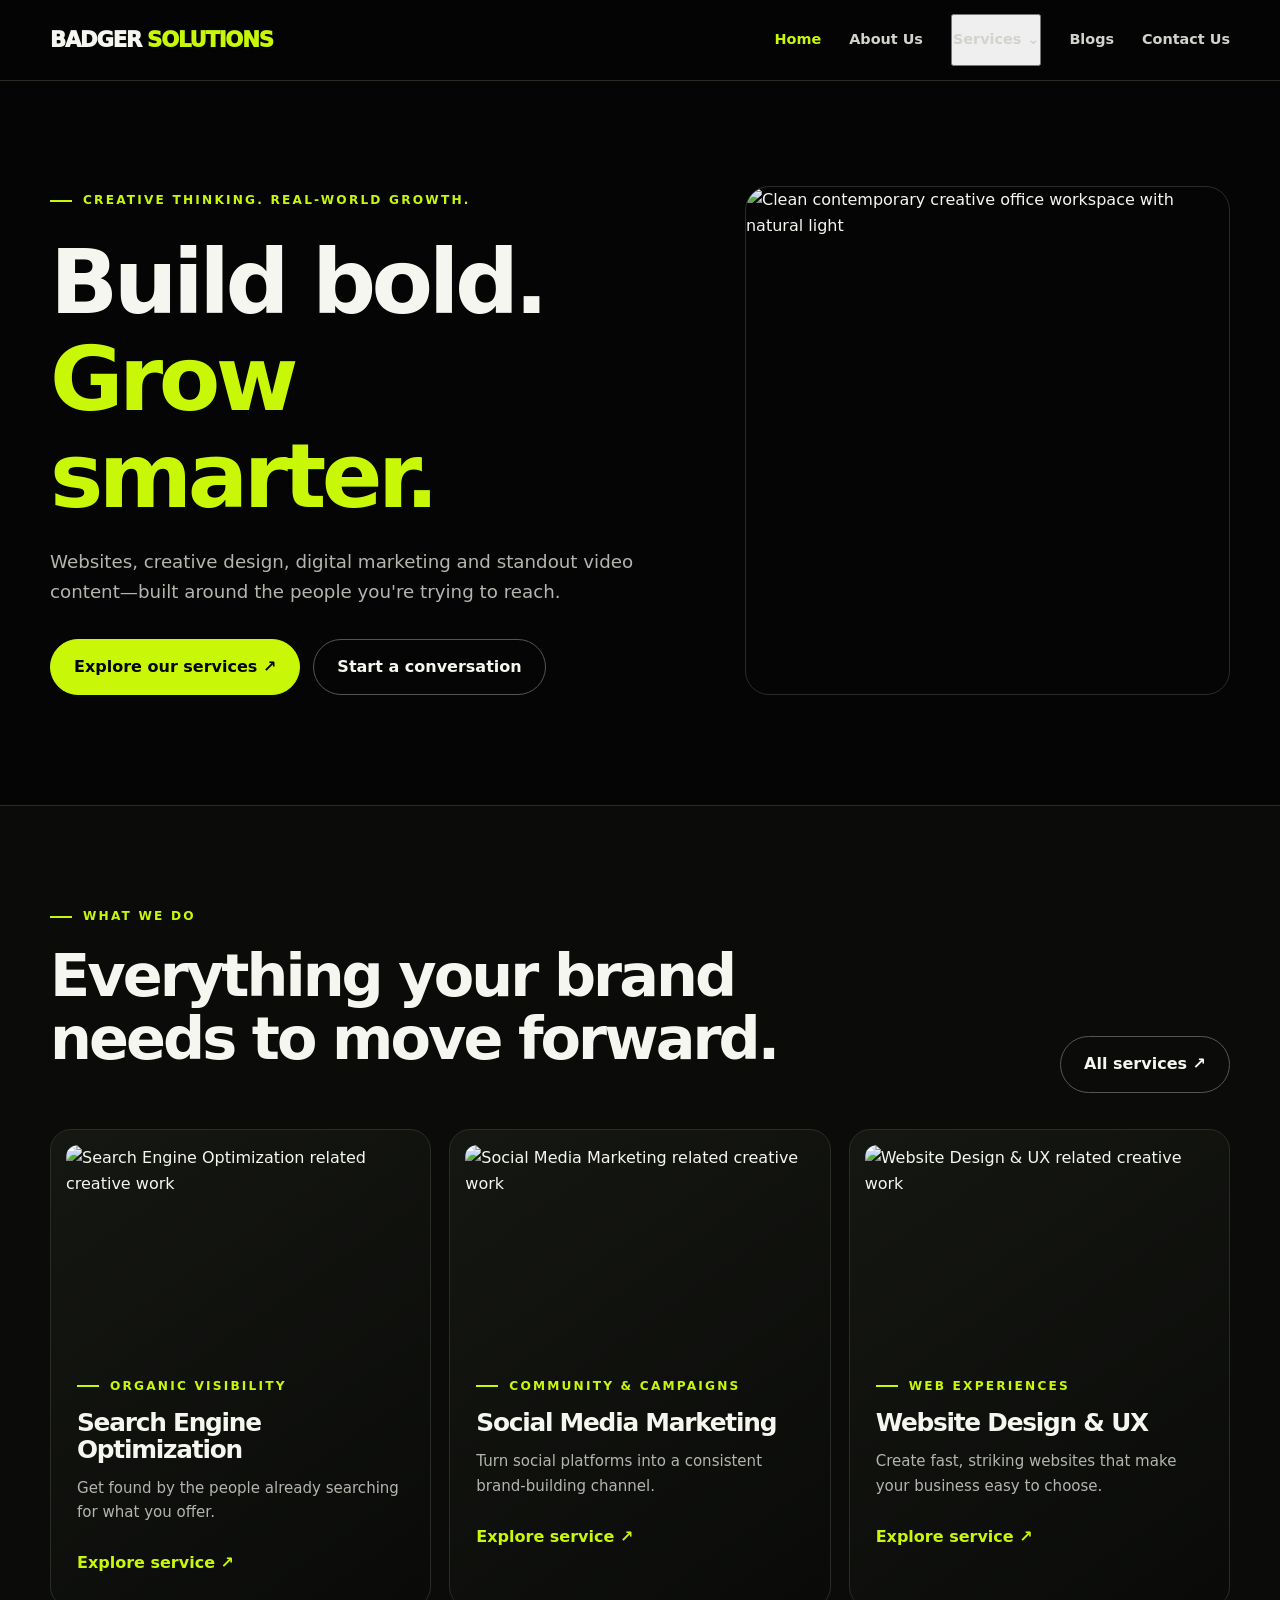
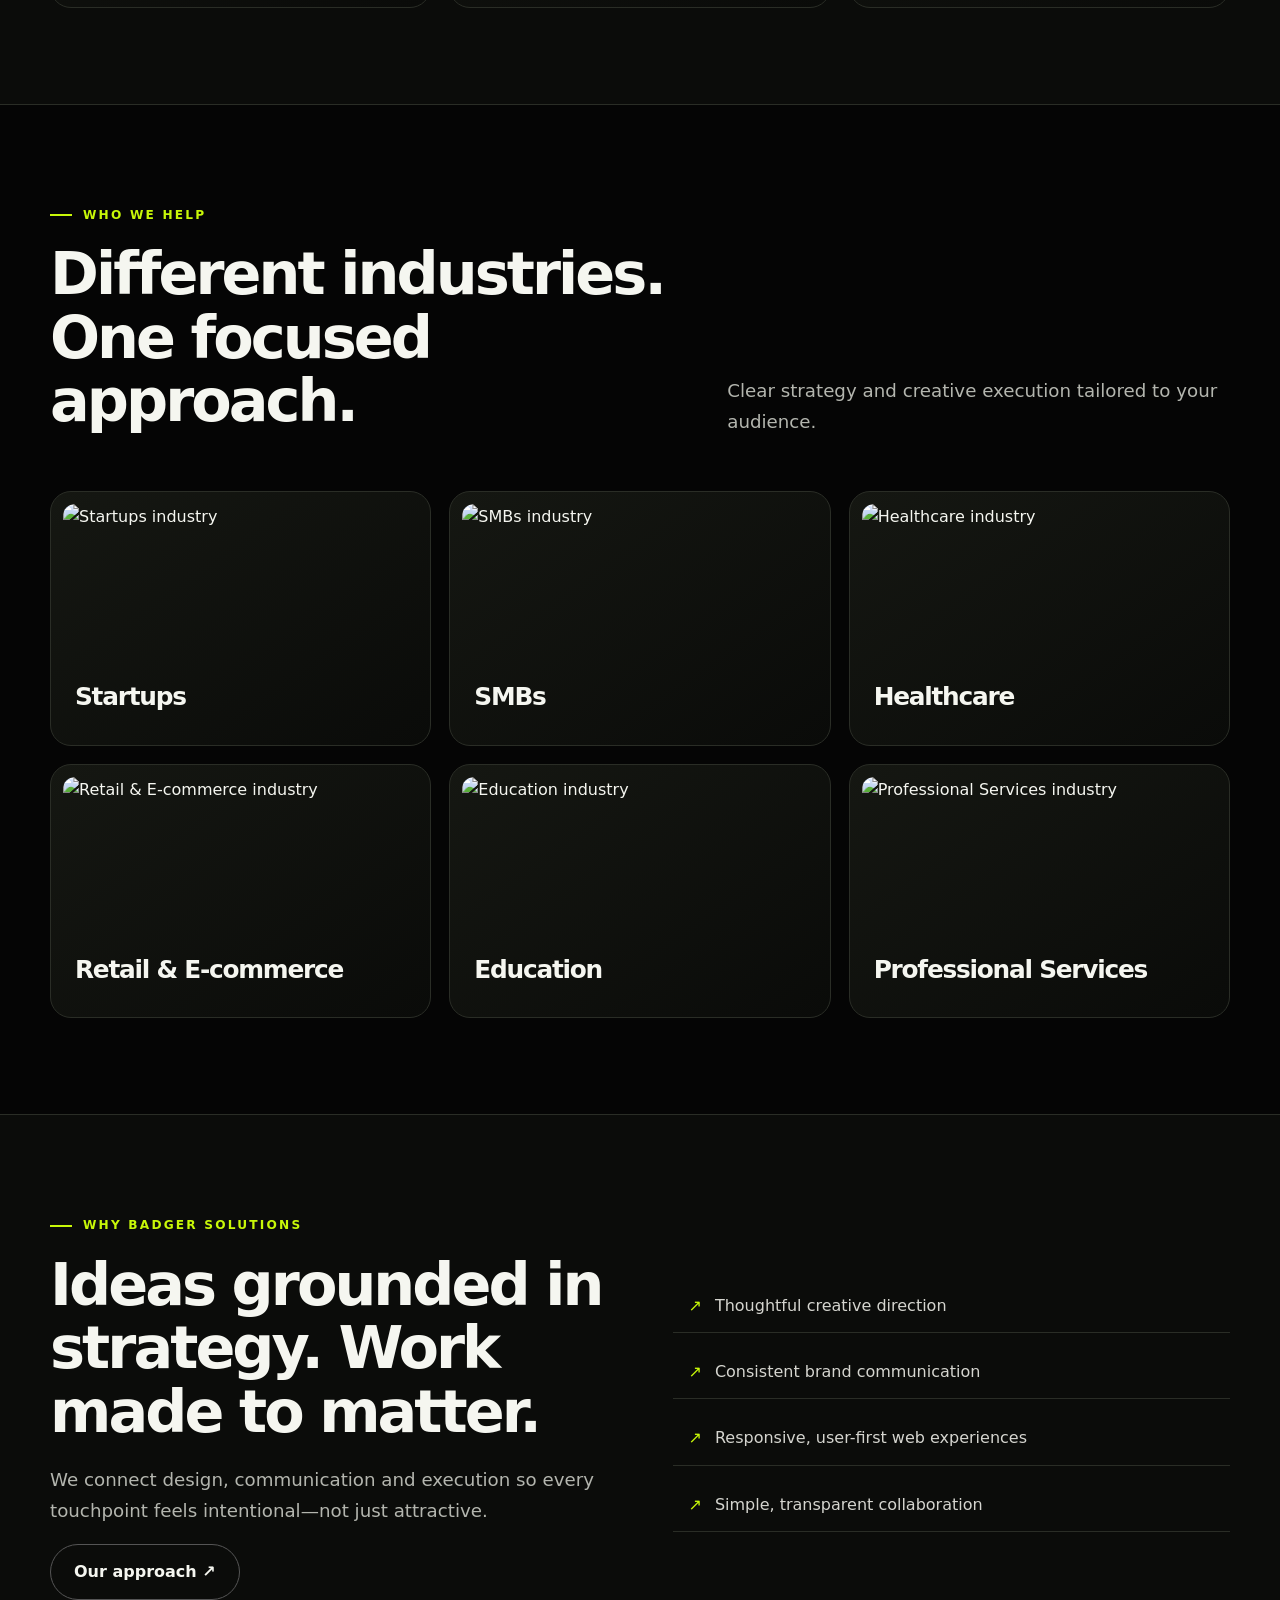
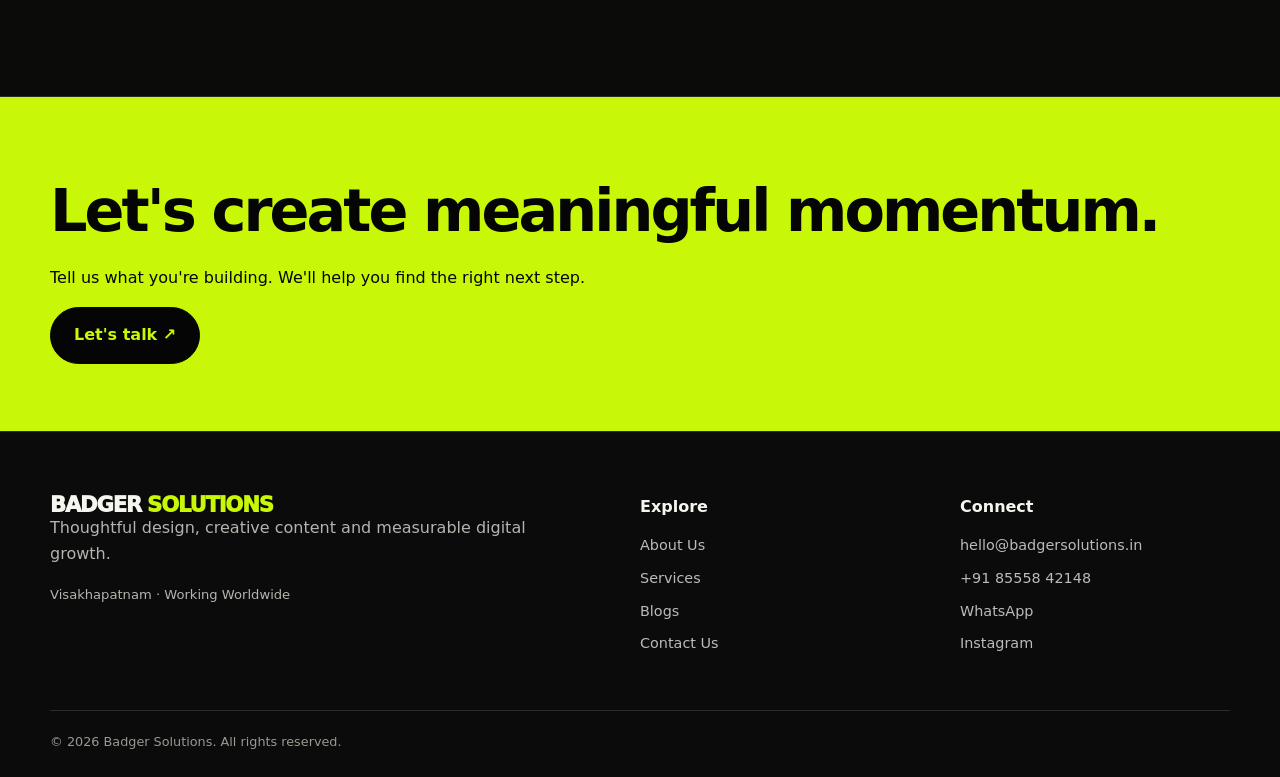
==== commit 4c9cefb3: "Restore social dock and refine hero images and WhatsApp CTA" ====
--- a/index.html
+++ b/index.html
@@ -1 +1 @@
-<!doctype html><html lang="en"><head><meta charset="utf-8"><meta name="viewport" content="width=device-width,initial-scale=1"><meta name="theme-color" content="#050505"><meta name="description" content="Badger Solutions offers website design, graphic design, SEO, social media marketing and professional video editing."><link rel="canonical" href="https://badgersolutions.in/"><meta property="og:type" content="website"><meta property="og:title" content="Creative Digital Marketing Agency | Badger Solutions"><meta property="og:description" content="Badger Solutions offers website design, graphic design, SEO, social media marketing and professional video editing."><meta property="og:url" content="https://badgersolutions.in/"><link rel="icon" href="/favicon.ico?v=7"><link rel="stylesheet" href="/assets/site.css"><title>Creative Digital Marketing Agency | Badger Solutions</title></head><body><a class="skip" href="#main">Skip to content</a><header class="nav"><div class="wrap nav-inner"><a class="brand" href="/" aria-label="Badger Solutions home"><span>BADGER</span><span class="brand-second">SOLUTIONS</span></a><button id="toggle" class="nav-toggle" aria-expanded="false" aria-controls="menu" aria-label="Toggle navigation">☰ Menu</button><nav id="menu" class="menu" aria-label="Main navigation"><a class="active" aria-current="page" href="/">Home</a><a  href="/about/">About Us</a><div class="drop" id="servicesDrop"><button class="drop-trigger " id="dropButton" aria-expanded="false" aria-controls="dropItems" type="button">Services <span aria-hidden="true">⌄</span></button><div class="drop-menu" id="dropItems"><a href="/services/">All Services</a><a href="/services/seo/">Search Engine Optimization</a><a href="/services/social-media-marketing/">Social Media Marketing</a><a href="/services/website-design/">Website Design & UX</a><a href="/services/content-marketing/">Content Marketing</a><a href="/services/graphic-design/">Graphic Designing</a><a href="/services/video-editing/">Video Editing</a></div></div><a  href="/blogs/">Blogs</a><a  href="/contact/">Contact Us</a></nav></div></header><main id="main"><section class="hero"><div class="wrap hero-grid"><div><span class="eyebrow">Creative thinking. Real-world growth.</span><h1>Build bold.<br><span class="lime">Grow smarter.</span></h1><p class="lead">Websites, creative design, digital marketing and standout video content—built around the people you're trying to reach.</p><div class="actions"><a class="btn" href="/services/">Explore our services ↗</a><a class="btn outline" href="/contact/">Start a conversation</a></div></div><img class="hero-art" src="https://images.unsplash.com/photo-1558655146-d09347e92766?auto=format&fit=crop&w=1050&q=82" alt="Creative digital marketing and design workspace"></div></section><section class="dark-band"><div class="wrap"><div class="section-top"><div><span class="eyebrow">What we do</span><h2>Everything your brand needs to move forward.</h2></div><a href="/services/" class="btn outline">All services ↗</a></div><div class="grid3"><a class="card service-card" href="/services/seo/"><img loading="lazy" src="https://images.unsplash.com/photo-1460925895917-afdab827c52f?auto=format&fit=crop&w=650&q=82" alt="Search Engine Optimization related creative work"><div class="content"><span class="eyebrow">Organic visibility</span><h3>Search Engine Optimization</h3><p>Get found by the people already searching for what you offer.</p><span class="arrow">Explore service ↗</span></div></a><a class="card service-card" href="/services/social-media-marketing/"><img loading="lazy" src="https://images.unsplash.com/photo-1611162616475-46b635cb6868?auto=format&fit=crop&w=650&q=82" alt="Social Media Marketing related creative work"><div class="content"><span class="eyebrow">Community & campaigns</span><h3>Social Media Marketing</h3><p>Turn social platforms into a consistent brand-building channel.</p><span class="arrow">Explore service ↗</span></div></a><a class="card service-card" href="/services/website-design/"><img loading="lazy" src="https://images.unsplash.com/photo-1467232004584-a241de8bcf5d?auto=format&fit=crop&w=650&q=82" alt="Website Design & UX related creative work"><div class="content"><span class="eyebrow">Web experiences</span><h3>Website Design & UX</h3><p>Create fast, striking websites that make your business easy to choose.</p><span class="arrow">Explore service ↗</span></div></a></div></div></section><section><div class="wrap"><div class="section-top"><div><span class="eyebrow">Who we help</span><h2>Different industries. One focused approach.</h2></div><p class="lead">Clear strategy and creative execution tailored to your audience.</p></div><div class="grid3"><div class="card industry-card"><img loading="lazy" src="https://images.unsplash.com/photo-1552664730-d307ca884978?auto=format&fit=crop&w=640&q=82" alt="Startups industry"><h3>Startups</h3></div><div class="card industry-card"><img loading="lazy" src="https://images.unsplash.com/photo-1497366811353-6870744d04b2?auto=format&fit=crop&w=640&q=82" alt="SMBs industry"><h3>SMBs</h3></div><div class="card industry-card"><img loading="lazy" src="https://images.unsplash.com/photo-1576091160399-112ba8d25d1d?auto=format&fit=crop&w=640&q=82" alt="Healthcare industry"><h3>Healthcare</h3></div><div class="card industry-card"><img loading="lazy" src="https://images.unsplash.com/photo-1441986300917-64674bd600d8?auto=format&fit=crop&w=640&q=82" alt="Retail & E-commerce industry"><h3>Retail & E-commerce</h3></div><div class="card industry-card"><img loading="lazy" src="https://images.unsplash.com/photo-1427504494785-3a9ca7044f45?auto=format&fit=crop&w=640&q=82" alt="Education industry"><h3>Education</h3></div><div class="card industry-card"><img loading="lazy" src="https://images.unsplash.com/photo-1454165804606-c3d57bc86b40?auto=format&fit=crop&w=640&q=82" alt="Professional Services industry"><h3>Professional Services</h3></div></div></div></section><section class="dark-band"><div class="wrap two"><div><span class="eyebrow">Why Badger Solutions</span><h2>Ideas grounded in strategy. Work made to matter.</h2><p class="lead">We connect design, communication and execution so every touchpoint feels intentional—not just attractive.</p><a class="btn outline" href="/about/">Our approach ↗</a></div><ul class="checks"><li>Thoughtful creative direction</li><li>Consistent brand communication</li><li>Responsive, user-first web experiences</li><li>Simple, transparent collaboration</li></ul></div></section><section class="cta"><div class="wrap"><h2>Let's create meaningful momentum.</h2><p>Tell us what you're building. We'll help you find the right next step.</p><a class="btn" href="/contact/">Let's talk ↗</a></div></section></main><footer class="footer"><div class="wrap"><div class="foot-grid"><div><a href="/" class="brand"><span>BADGER</span><span class="brand-second">SOLUTIONS</span></a><p>Thoughtful design, creative content and measurable digital growth.</p><p class="small">Visakhapatnam · Working Worldwide</p></div><div><h4>Explore</h4><a href="/about/">About Us</a><a href="/services/">Services</a><a href="/blogs/">Blogs</a><a href="/contact/">Contact Us</a></div><div><h4>Connect</h4><a href="mailto:hello@badgersolutions.in">hello@badgersolutions.in</a><a href="tel:+918555842148">+91 85558 42148</a><a href="https://wa.me/918555842148" target="_blank" rel="noopener noreferrer">WhatsApp</a><a href="https://www.instagram.com/badgersolutions.in/" target="_blank" rel="noopener noreferrer">Instagram</a></div></div><div class="foot-bottom">© <span id="year"></span> Badger Solutions. All rights reserved.</div></div></footer><script src="/assets/site.js" defer></script></body></html>+<!doctype html><html lang="en"><head><meta charset="utf-8"><meta name="viewport" content="width=device-width,initial-scale=1"><meta name="theme-color" content="#050505"><meta name="description" content="Badger Solutions offers website design, graphic design, SEO, social media marketing and professional video editing."><link rel="canonical" href="https://badgersolutions.in/"><meta property="og:type" content="website"><meta property="og:title" content="Creative Digital Marketing Agency | Badger Solutions"><meta property="og:description" content="Badger Solutions offers website design, graphic design, SEO, social media marketing and professional video editing."><meta property="og:url" content="https://badgersolutions.in/"><link rel="icon" href="/favicon.ico?v=7"><link rel="stylesheet" href="/assets/site.css"><title>Creative Digital Marketing Agency | Badger Solutions</title></head><body><a class="skip" href="#main">Skip to content</a><header class="nav"><div class="wrap nav-inner"><a class="brand" href="/" aria-label="Badger Solutions home"><span>BADGER</span><span class="brand-second">SOLUTIONS</span></a><button id="toggle" class="nav-toggle" aria-expanded="false" aria-controls="menu" aria-label="Toggle navigation">☰ Menu</button><nav id="menu" class="menu" aria-label="Main navigation"><a class="active" aria-current="page" href="/">Home</a><a  href="/about/">About Us</a><div class="drop" id="servicesDrop"><button class="drop-trigger " id="dropButton" aria-expanded="false" aria-controls="dropItems" type="button">Services <span aria-hidden="true">⌄</span></button><div class="drop-menu" id="dropItems"><a href="/services/">All Services</a><a href="/services/seo/">Search Engine Optimization</a><a href="/services/social-media-marketing/">Social Media Marketing</a><a href="/services/website-design/">Website Design & UX</a><a href="/services/content-marketing/">Content Marketing</a><a href="/services/graphic-design/">Graphic Designing</a><a href="/services/video-editing/">Video Editing</a></div></div><a  href="/blogs/">Blogs</a><a  href="/contact/">Contact Us</a></nav></div></header><main id="main"><section class="hero"><div class="wrap hero-grid"><div><span class="eyebrow">Creative thinking. Real-world growth.</span><h1>Build bold.<br><span class="lime">Grow smarter.</span></h1><p class="lead">Websites, creative design, digital marketing and standout video content—built around the people you're trying to reach.</p><div class="actions"><a class="btn" href="/services/">Explore our services ↗</a><a class="btn outline" href="/contact/">Start a conversation</a></div></div><img class="hero-art" src="https://images.unsplash.com/photo-1497366811353-6870744d04b2?auto=format&fit=crop&w=1250&q=85" alt="Clean contemporary creative office workspace with natural light" loading="eager" fetchpriority="high"></div></section><section class="dark-band"><div class="wrap"><div class="section-top"><div><span class="eyebrow">What we do</span><h2>Everything your brand needs to move forward.</h2></div><a href="/services/" class="btn outline">All services ↗</a></div><div class="grid3"><a class="card service-card" href="/services/seo/"><img loading="lazy" src="https://images.unsplash.com/photo-1460925895917-afdab827c52f?auto=format&fit=crop&w=650&q=82" alt="Search Engine Optimization related creative work"><div class="content"><span class="eyebrow">Organic visibility</span><h3>Search Engine Optimization</h3><p>Get found by the people already searching for what you offer.</p><span class="arrow">Explore service ↗</span></div></a><a class="card service-card" href="/services/social-media-marketing/"><img loading="lazy" src="https://images.unsplash.com/photo-1611162616475-46b635cb6868?auto=format&fit=crop&w=650&q=82" alt="Social Media Marketing related creative work"><div class="content"><span class="eyebrow">Community & campaigns</span><h3>Social Media Marketing</h3><p>Turn social platforms into a consistent brand-building channel.</p><span class="arrow">Explore service ↗</span></div></a><a class="card service-card" href="/services/website-design/"><img loading="lazy" src="https://images.unsplash.com/photo-1467232004584-a241de8bcf5d?auto=format&fit=crop&w=650&q=82" alt="Website Design & UX related creative work"><div class="content"><span class="eyebrow">Web experiences</span><h3>Website Design & UX</h3><p>Create fast, striking websites that make your business easy to choose.</p><span class="arrow">Explore service ↗</span></div></a></div></div></section><section><div class="wrap"><div class="section-top"><div><span class="eyebrow">Who we help</span><h2>Different industries. One focused approach.</h2></div><p class="lead">Clear strategy and creative execution tailored to your audience.</p></div><div class="grid3"><div class="card industry-card"><img loading="lazy" src="https://images.unsplash.com/photo-1552664730-d307ca884978?auto=format&fit=crop&w=640&q=82" alt="Startups industry"><h3>Startups</h3></div><div class="card industry-card"><img loading="lazy" src="https://images.unsplash.com/photo-1497366811353-6870744d04b2?auto=format&fit=crop&w=640&q=82" alt="SMBs industry"><h3>SMBs</h3></div><div class="card industry-card"><img loading="lazy" src="https://images.unsplash.com/photo-1576091160399-112ba8d25d1d?auto=format&fit=crop&w=640&q=82" alt="Healthcare industry"><h3>Healthcare</h3></div><div class="card industry-card"><img loading="lazy" src="https://images.unsplash.com/photo-1441986300917-64674bd600d8?auto=format&fit=crop&w=640&q=82" alt="Retail & E-commerce industry"><h3>Retail & E-commerce</h3></div><div class="card industry-card"><img loading="lazy" src="https://images.unsplash.com/photo-1427504494785-3a9ca7044f45?auto=format&fit=crop&w=640&q=82" alt="Education industry"><h3>Education</h3></div><div class="card industry-card"><img loading="lazy" src="https://images.unsplash.com/photo-1454165804606-c3d57bc86b40?auto=format&fit=crop&w=640&q=82" alt="Professional Services industry"><h3>Professional Services</h3></div></div></div></section><section class="dark-band"><div class="wrap two"><div><span class="eyebrow">Why Badger Solutions</span><h2>Ideas grounded in strategy. Work made to matter.</h2><p class="lead">We connect design, communication and execution so every touchpoint feels intentional—not just attractive.</p><a class="btn outline" href="/about/">Our approach ↗</a></div><ul class="checks"><li>Thoughtful creative direction</li><li>Consistent brand communication</li><li>Responsive, user-first web experiences</li><li>Simple, transparent collaboration</li></ul></div></section><section class="cta"><div class="wrap"><h2>Let's create meaningful momentum.</h2><p>Tell us what you're building. We'll help you find the right next step.</p><a class="btn" href="/contact/">Let's talk ↗</a></div></section></main><footer class="footer"><div class="wrap"><div class="foot-grid"><div><a href="/" class="brand"><span>BADGER</span><span class="brand-second">SOLUTIONS</span></a><p>Thoughtful design, creative content and measurable digital growth.</p><p class="small">Visakhapatnam · Working Worldwide</p></div><div><h4>Explore</h4><a href="/about/">About Us</a><a href="/services/">Services</a><a href="/blogs/">Blogs</a><a href="/contact/">Contact Us</a></div><div><h4>Connect</h4><a href="mailto:hello@badgersolutions.in">hello@badgersolutions.in</a><a href="tel:+918555842148">+91 85558 42148</a><a href="https://wa.me/918555842148" target="_blank" rel="noopener noreferrer">WhatsApp</a><a href="https://www.instagram.com/badgersolutions.in/" target="_blank" rel="noopener noreferrer">Instagram</a></div></div><div class="foot-bottom">© <span id="year"></span> Badger Solutions. All rights reserved.</div></div></footer><script src="/assets/site.js" defer></script></body></html>
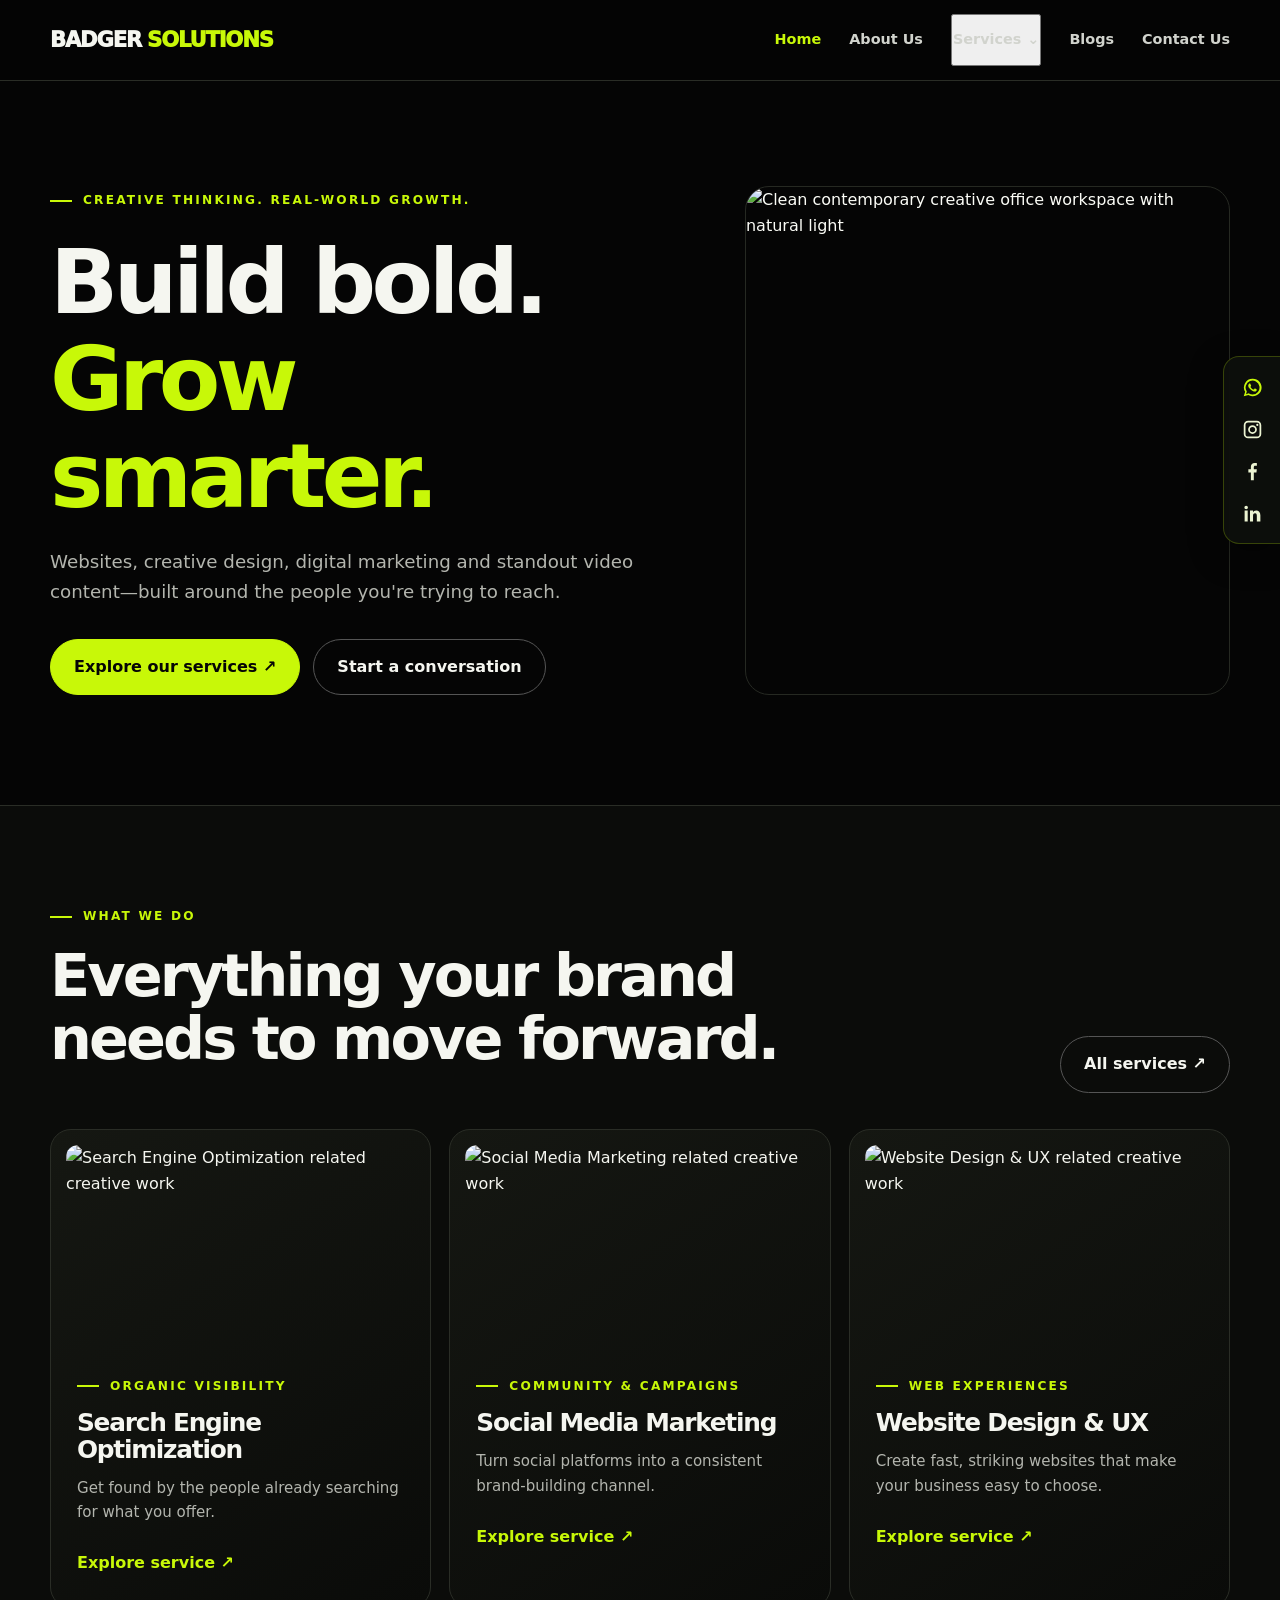
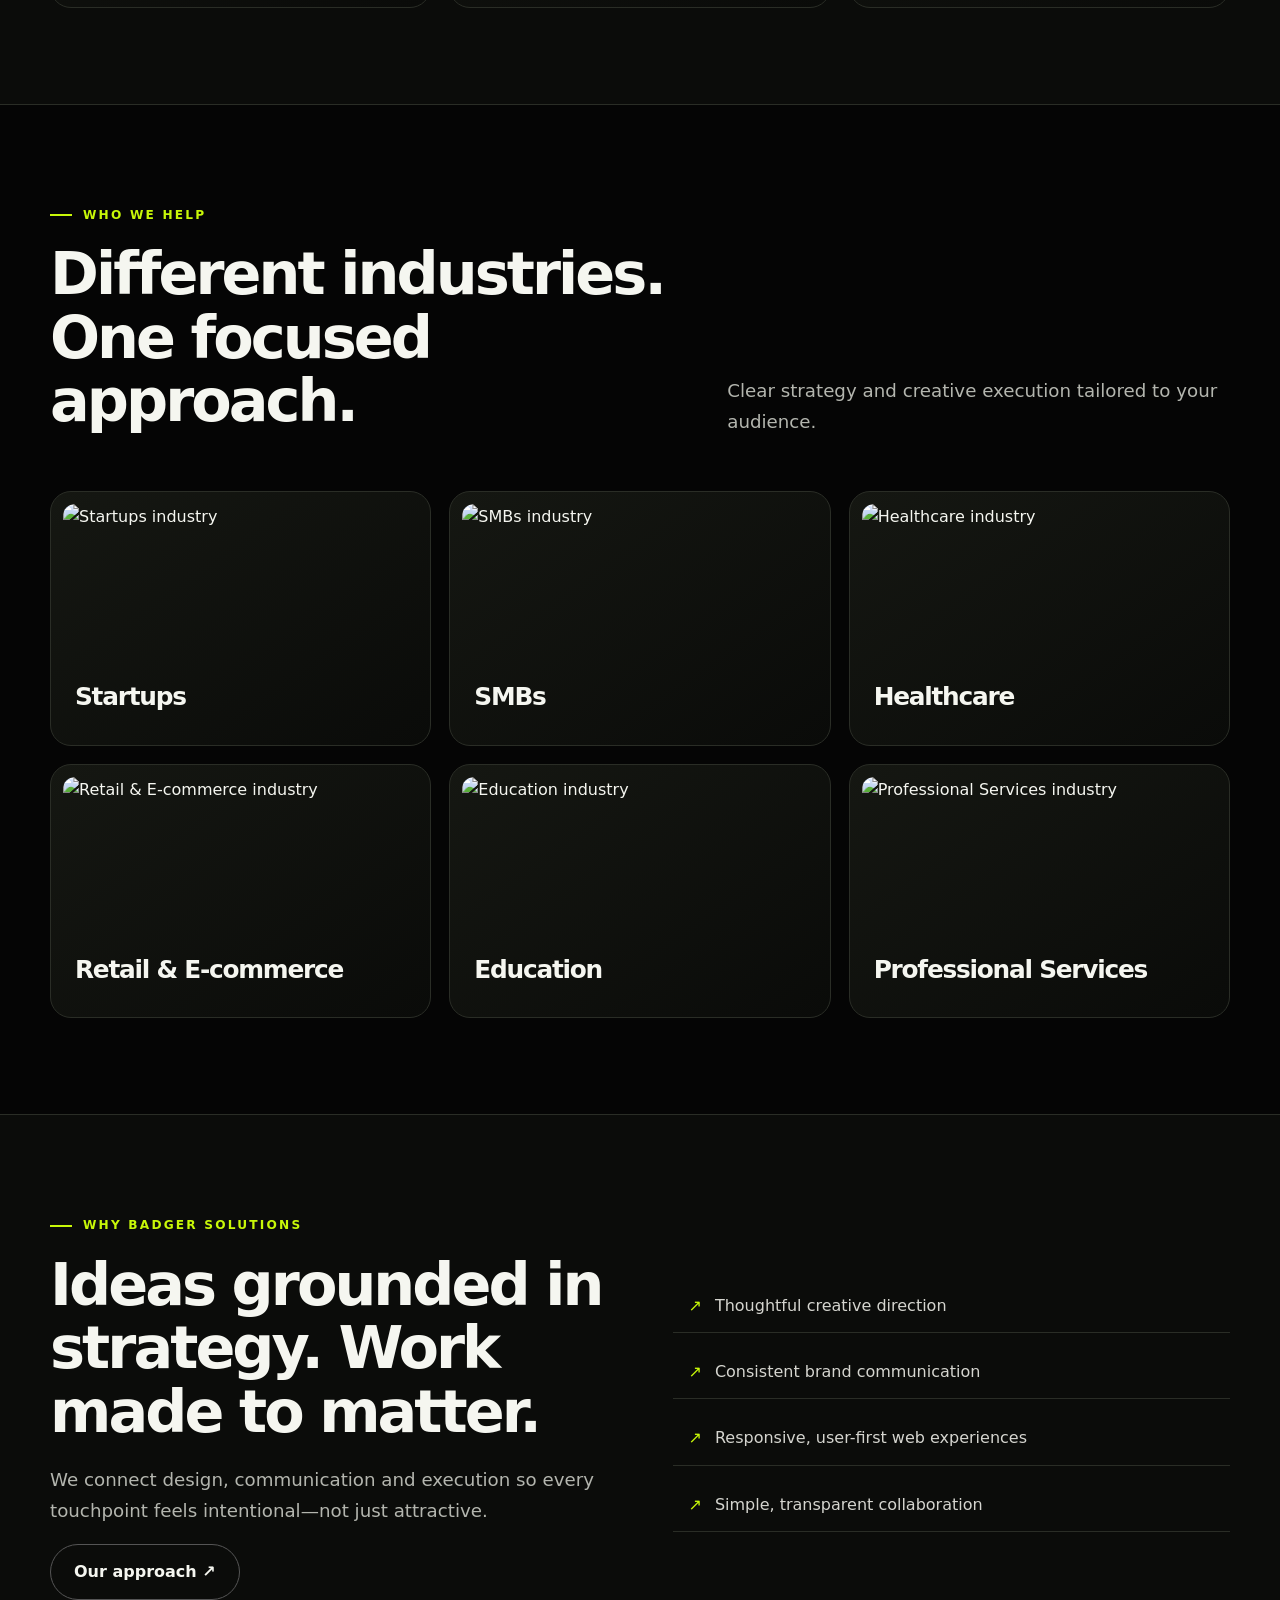
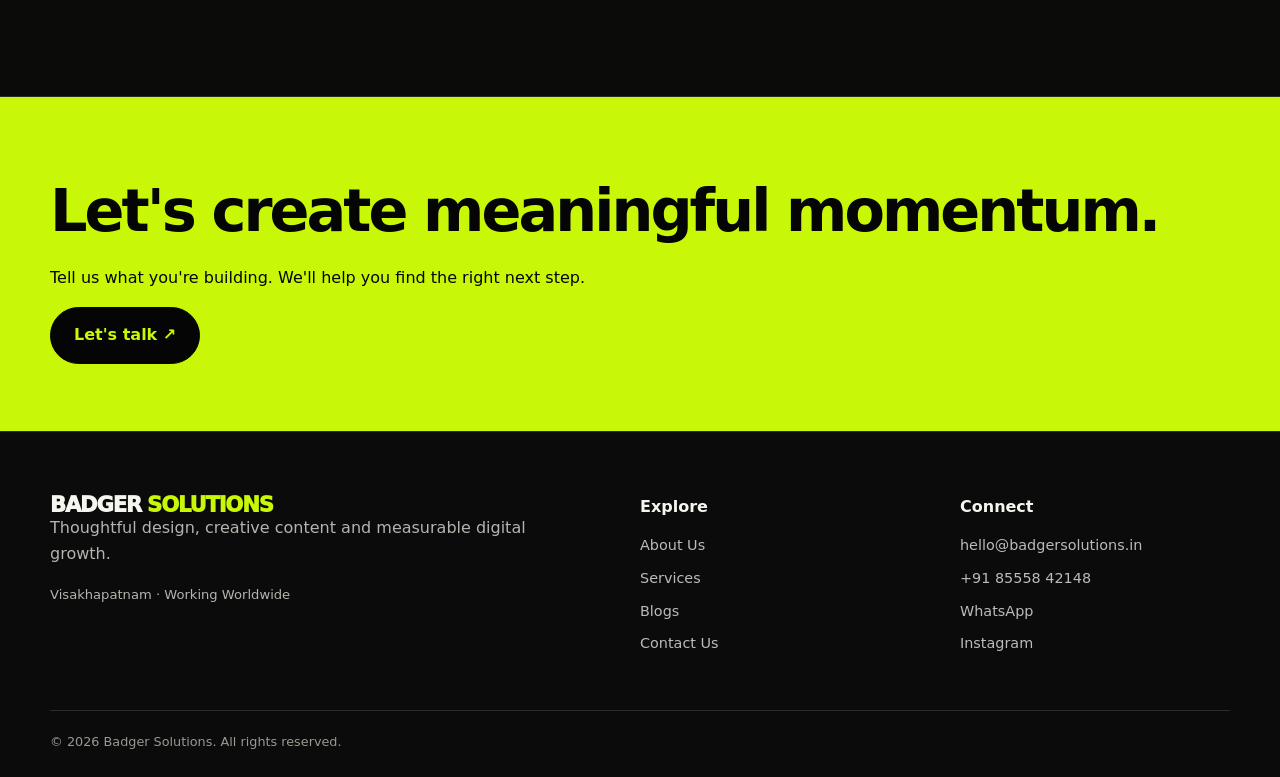
==== commit d1b24fa4: "Update Instagram social profile link to @badger_solutions" ====
--- a/index.html
+++ b/index.html
@@ -1 +1 @@
-<!doctype html><html lang="en"><head><meta charset="utf-8"><meta name="viewport" content="width=device-width,initial-scale=1"><meta name="theme-color" content="#050505"><meta name="description" content="Badger Solutions offers website design, graphic design, SEO, social media marketing and professional video editing."><link rel="canonical" href="https://badgersolutions.in/"><meta property="og:type" content="website"><meta property="og:title" content="Creative Digital Marketing Agency | Badger Solutions"><meta property="og:description" content="Badger Solutions offers website design, graphic design, SEO, social media marketing and professional video editing."><meta property="og:url" content="https://badgersolutions.in/"><link rel="icon" href="/favicon.ico?v=7"><link rel="stylesheet" href="/assets/site.css"><title>Creative Digital Marketing Agency | Badger Solutions</title></head><body><a class="skip" href="#main">Skip to content</a><header class="nav"><div class="wrap nav-inner"><a class="brand" href="/" aria-label="Badger Solutions home"><span>BADGER</span><span class="brand-second">SOLUTIONS</span></a><button id="toggle" class="nav-toggle" aria-expanded="false" aria-controls="menu" aria-label="Toggle navigation">☰ Menu</button><nav id="menu" class="menu" aria-label="Main navigation"><a class="active" aria-current="page" href="/">Home</a><a  href="/about/">About Us</a><div class="drop" id="servicesDrop"><button class="drop-trigger " id="dropButton" aria-expanded="false" aria-controls="dropItems" type="button">Services <span aria-hidden="true">⌄</span></button><div class="drop-menu" id="dropItems"><a href="/services/">All Services</a><a href="/services/seo/">Search Engine Optimization</a><a href="/services/social-media-marketing/">Social Media Marketing</a><a href="/services/website-design/">Website Design & UX</a><a href="/services/content-marketing/">Content Marketing</a><a href="/services/graphic-design/">Graphic Designing</a><a href="/services/video-editing/">Video Editing</a></div></div><a  href="/blogs/">Blogs</a><a  href="/contact/">Contact Us</a></nav></div></header><main id="main"><section class="hero"><div class="wrap hero-grid"><div><span class="eyebrow">Creative thinking. Real-world growth.</span><h1>Build bold.<br><span class="lime">Grow smarter.</span></h1><p class="lead">Websites, creative design, digital marketing and standout video content—built around the people you're trying to reach.</p><div class="actions"><a class="btn" href="/services/">Explore our services ↗</a><a class="btn outline" href="/contact/">Start a conversation</a></div></div><img class="hero-art" src="https://images.unsplash.com/photo-1497366811353-6870744d04b2?auto=format&fit=crop&w=1250&q=85" alt="Clean contemporary creative office workspace with natural light" loading="eager" fetchpriority="high"></div></section><section class="dark-band"><div class="wrap"><div class="section-top"><div><span class="eyebrow">What we do</span><h2>Everything your brand needs to move forward.</h2></div><a href="/services/" class="btn outline">All services ↗</a></div><div class="grid3"><a class="card service-card" href="/services/seo/"><img loading="lazy" src="https://images.unsplash.com/photo-1460925895917-afdab827c52f?auto=format&fit=crop&w=650&q=82" alt="Search Engine Optimization related creative work"><div class="content"><span class="eyebrow">Organic visibility</span><h3>Search Engine Optimization</h3><p>Get found by the people already searching for what you offer.</p><span class="arrow">Explore service ↗</span></div></a><a class="card service-card" href="/services/social-media-marketing/"><img loading="lazy" src="https://images.unsplash.com/photo-1611162616475-46b635cb6868?auto=format&fit=crop&w=650&q=82" alt="Social Media Marketing related creative work"><div class="content"><span class="eyebrow">Community & campaigns</span><h3>Social Media Marketing</h3><p>Turn social platforms into a consistent brand-building channel.</p><span class="arrow">Explore service ↗</span></div></a><a class="card service-card" href="/services/website-design/"><img loading="lazy" src="https://images.unsplash.com/photo-1467232004584-a241de8bcf5d?auto=format&fit=crop&w=650&q=82" alt="Website Design & UX related creative work"><div class="content"><span class="eyebrow">Web experiences</span><h3>Website Design & UX</h3><p>Create fast, striking websites that make your business easy to choose.</p><span class="arrow">Explore service ↗</span></div></a></div></div></section><section><div class="wrap"><div class="section-top"><div><span class="eyebrow">Who we help</span><h2>Different industries. One focused approach.</h2></div><p class="lead">Clear strategy and creative execution tailored to your audience.</p></div><div class="grid3"><div class="card industry-card"><img loading="lazy" src="https://images.unsplash.com/photo-1552664730-d307ca884978?auto=format&fit=crop&w=640&q=82" alt="Startups industry"><h3>Startups</h3></div><div class="card industry-card"><img loading="lazy" src="https://images.unsplash.com/photo-1497366811353-6870744d04b2?auto=format&fit=crop&w=640&q=82" alt="SMBs industry"><h3>SMBs</h3></div><div class="card industry-card"><img loading="lazy" src="https://images.unsplash.com/photo-1576091160399-112ba8d25d1d?auto=format&fit=crop&w=640&q=82" alt="Healthcare industry"><h3>Healthcare</h3></div><div class="card industry-card"><img loading="lazy" src="https://images.unsplash.com/photo-1441986300917-64674bd600d8?auto=format&fit=crop&w=640&q=82" alt="Retail & E-commerce industry"><h3>Retail & E-commerce</h3></div><div class="card industry-card"><img loading="lazy" src="https://images.unsplash.com/photo-1427504494785-3a9ca7044f45?auto=format&fit=crop&w=640&q=82" alt="Education industry"><h3>Education</h3></div><div class="card industry-card"><img loading="lazy" src="https://images.unsplash.com/photo-1454165804606-c3d57bc86b40?auto=format&fit=crop&w=640&q=82" alt="Professional Services industry"><h3>Professional Services</h3></div></div></div></section><section class="dark-band"><div class="wrap two"><div><span class="eyebrow">Why Badger Solutions</span><h2>Ideas grounded in strategy. Work made to matter.</h2><p class="lead">We connect design, communication and execution so every touchpoint feels intentional—not just attractive.</p><a class="btn outline" href="/about/">Our approach ↗</a></div><ul class="checks"><li>Thoughtful creative direction</li><li>Consistent brand communication</li><li>Responsive, user-first web experiences</li><li>Simple, transparent collaboration</li></ul></div></section><section class="cta"><div class="wrap"><h2>Let's create meaningful momentum.</h2><p>Tell us what you're building. We'll help you find the right next step.</p><a class="btn" href="/contact/">Let's talk ↗</a></div></section></main><footer class="footer"><div class="wrap"><div class="foot-grid"><div><a href="/" class="brand"><span>BADGER</span><span class="brand-second">SOLUTIONS</span></a><p>Thoughtful design, creative content and measurable digital growth.</p><p class="small">Visakhapatnam · Working Worldwide</p></div><div><h4>Explore</h4><a href="/about/">About Us</a><a href="/services/">Services</a><a href="/blogs/">Blogs</a><a href="/contact/">Contact Us</a></div><div><h4>Connect</h4><a href="mailto:hello@badgersolutions.in">hello@badgersolutions.in</a><a href="tel:+918555842148">+91 85558 42148</a><a href="https://wa.me/918555842148" target="_blank" rel="noopener noreferrer">WhatsApp</a><a href="https://www.instagram.com/badgersolutions.in/" target="_blank" rel="noopener noreferrer">Instagram</a></div></div><div class="foot-bottom">© <span id="year"></span> Badger Solutions. All rights reserved.</div></div></footer><script src="/assets/site.js" defer></script></body></html>+<!doctype html><html lang="en"><head><meta charset="utf-8"><meta name="viewport" content="width=device-width,initial-scale=1"><meta name="theme-color" content="#050505"><meta name="description" content="Badger Solutions offers website design, graphic design, SEO, social media marketing and professional video editing."><link rel="canonical" href="https://badgersolutions.in/"><meta property="og:type" content="website"><meta property="og:title" content="Creative Digital Marketing Agency | Badger Solutions"><meta property="og:description" content="Badger Solutions offers website design, graphic design, SEO, social media marketing and professional video editing."><meta property="og:url" content="https://badgersolutions.in/"><link rel="icon" href="/favicon.ico?v=7"><link rel="stylesheet" href="/assets/site.css"><title>Creative Digital Marketing Agency | Badger Solutions</title></head><body><a class="skip" href="#main">Skip to content</a><header class="nav"><div class="wrap nav-inner"><a class="brand" href="/" aria-label="Badger Solutions home"><span>BADGER</span><span class="brand-second">SOLUTIONS</span></a><button id="toggle" class="nav-toggle" aria-expanded="false" aria-controls="menu" aria-label="Toggle navigation">☰ Menu</button><nav id="menu" class="menu" aria-label="Main navigation"><a class="active" aria-current="page" href="/">Home</a><a  href="/about/">About Us</a><div class="drop" id="servicesDrop"><button class="drop-trigger " id="dropButton" aria-expanded="false" aria-controls="dropItems" type="button">Services <span aria-hidden="true">⌄</span></button><div class="drop-menu" id="dropItems"><a href="/services/">All Services</a><a href="/services/seo/">Search Engine Optimization</a><a href="/services/social-media-marketing/">Social Media Marketing</a><a href="/services/website-design/">Website Design & UX</a><a href="/services/content-marketing/">Content Marketing</a><a href="/services/graphic-design/">Graphic Designing</a><a href="/services/video-editing/">Video Editing</a></div></div><a  href="/blogs/">Blogs</a><a  href="/contact/">Contact Us</a></nav></div></header><main id="main"><section class="hero"><div class="wrap hero-grid"><div><span class="eyebrow">Creative thinking. Real-world growth.</span><h1>Build bold.<br><span class="lime">Grow smarter.</span></h1><p class="lead">Websites, creative design, digital marketing and standout video content—built around the people you're trying to reach.</p><div class="actions"><a class="btn" href="/services/">Explore our services ↗</a><a class="btn outline" href="/contact/">Start a conversation</a></div></div><img class="hero-art" src="https://images.unsplash.com/photo-1497366811353-6870744d04b2?auto=format&fit=crop&w=1250&q=85" alt="Clean contemporary creative office workspace with natural light" loading="eager" fetchpriority="high"></div></section><section class="dark-band"><div class="wrap"><div class="section-top"><div><span class="eyebrow">What we do</span><h2>Everything your brand needs to move forward.</h2></div><a href="/services/" class="btn outline">All services ↗</a></div><div class="grid3"><a class="card service-card" href="/services/seo/"><img loading="lazy" src="https://images.unsplash.com/photo-1460925895917-afdab827c52f?auto=format&fit=crop&w=650&q=82" alt="Search Engine Optimization related creative work"><div class="content"><span class="eyebrow">Organic visibility</span><h3>Search Engine Optimization</h3><p>Get found by the people already searching for what you offer.</p><span class="arrow">Explore service ↗</span></div></a><a class="card service-card" href="/services/social-media-marketing/"><img loading="lazy" src="https://images.unsplash.com/photo-1611162616475-46b635cb6868?auto=format&fit=crop&w=650&q=82" alt="Social Media Marketing related creative work"><div class="content"><span class="eyebrow">Community & campaigns</span><h3>Social Media Marketing</h3><p>Turn social platforms into a consistent brand-building channel.</p><span class="arrow">Explore service ↗</span></div></a><a class="card service-card" href="/services/website-design/"><img loading="lazy" src="https://images.unsplash.com/photo-1467232004584-a241de8bcf5d?auto=format&fit=crop&w=650&q=82" alt="Website Design & UX related creative work"><div class="content"><span class="eyebrow">Web experiences</span><h3>Website Design & UX</h3><p>Create fast, striking websites that make your business easy to choose.</p><span class="arrow">Explore service ↗</span></div></a></div></div></section><section><div class="wrap"><div class="section-top"><div><span class="eyebrow">Who we help</span><h2>Different industries. One focused approach.</h2></div><p class="lead">Clear strategy and creative execution tailored to your audience.</p></div><div class="grid3"><div class="card industry-card"><img loading="lazy" src="https://images.unsplash.com/photo-1552664730-d307ca884978?auto=format&fit=crop&w=640&q=82" alt="Startups industry"><h3>Startups</h3></div><div class="card industry-card"><img loading="lazy" src="https://images.unsplash.com/photo-1497366811353-6870744d04b2?auto=format&fit=crop&w=640&q=82" alt="SMBs industry"><h3>SMBs</h3></div><div class="card industry-card"><img loading="lazy" src="https://images.unsplash.com/photo-1576091160399-112ba8d25d1d?auto=format&fit=crop&w=640&q=82" alt="Healthcare industry"><h3>Healthcare</h3></div><div class="card industry-card"><img loading="lazy" src="https://images.unsplash.com/photo-1441986300917-64674bd600d8?auto=format&fit=crop&w=640&q=82" alt="Retail & E-commerce industry"><h3>Retail & E-commerce</h3></div><div class="card industry-card"><img loading="lazy" src="https://images.unsplash.com/photo-1427504494785-3a9ca7044f45?auto=format&fit=crop&w=640&q=82" alt="Education industry"><h3>Education</h3></div><div class="card industry-card"><img loading="lazy" src="https://images.unsplash.com/photo-1454165804606-c3d57bc86b40?auto=format&fit=crop&w=640&q=82" alt="Professional Services industry"><h3>Professional Services</h3></div></div></div></section><section class="dark-band"><div class="wrap two"><div><span class="eyebrow">Why Badger Solutions</span><h2>Ideas grounded in strategy. Work made to matter.</h2><p class="lead">We connect design, communication and execution so every touchpoint feels intentional—not just attractive.</p><a class="btn outline" href="/about/">Our approach ↗</a></div><ul class="checks"><li>Thoughtful creative direction</li><li>Consistent brand communication</li><li>Responsive, user-first web experiences</li><li>Simple, transparent collaboration</li></ul></div></section><section class="cta"><div class="wrap"><h2>Let's create meaningful momentum.</h2><p>Tell us what you're building. We'll help you find the right next step.</p><a class="btn" href="/contact/">Let's talk ↗</a></div></section></main><footer class="footer"><div class="wrap"><div class="foot-grid"><div><a href="/" class="brand"><span>BADGER</span><span class="brand-second">SOLUTIONS</span></a><p>Thoughtful design, creative content and measurable digital growth.</p><p class="small">Visakhapatnam · Working Worldwide</p></div><div><h4>Explore</h4><a href="/about/">About Us</a><a href="/services/">Services</a><a href="/blogs/">Blogs</a><a href="/contact/">Contact Us</a></div><div><h4>Connect</h4><a href="mailto:hello@badgersolutions.in">hello@badgersolutions.in</a><a href="tel:+918555842148">+91 85558 42148</a><a href="https://wa.me/918555842148" target="_blank" rel="noopener noreferrer">WhatsApp</a><a href="https://www.instagram.com/badger_solutions" target="_blank" rel="noopener noreferrer">Instagram</a></div></div><div class="foot-bottom">© <span id="year"></span> Badger Solutions. All rights reserved.</div></div></footer><script src="/assets/site.js" defer></script></body></html>
--- a/assets/site.css
+++ b/assets/site.css
@@ -1 +1,3 @@
-:root{--black:#050505;--panel:#111;--lime:#c8f808;--white:#f5f6f0;--muted:#b3b5ae;--line:#2a2d26;--max:1180px}*{box-sizing:border-box}html{scroll-behavior:smooth}body{margin:0;background:var(--black);color:var(--white);font:16px/1.65 Inter,ui-sans-serif,system-ui,-apple-system,"Segoe UI",sans-serif}a{color:inherit;text-decoration:none}img{max-width:100%;display:block}button,input,select,textarea{font:inherit}button{cursor:pointer}:focus-visible{outline:3px solid var(--lime);outline-offset:3px}.wrap{width:min(calc(100% - 42px),var(--max));margin:auto}.skip{position:absolute;left:16px;top:-60px;z-index:30;background:var(--lime);color:#050505;padding:9px}.skip:focus{top:12px}.nav{position:sticky;top:0;background:rgba(5,5,5,.94);backdrop-filter:blur(16px);border-bottom:1px solid var(--line);z-index:20}.nav-inner{height:80px;display:flex;align-items:center;justify-content:space-between;gap:22px}.brand{display:flex;align-items:center;font-size:1.32rem;letter-spacing:-.055em;line-height:1;font-weight:950;white-space:nowrap}.brand .brand-second{color:var(--lime);margin-left:.29em}.menu{display:flex;align-items:center;gap:28px}.menu>a,.drop-trigger{color:#d1d3cd;font-size:.9rem;font-weight:650}.menu>a:hover,.drop-trigger:hover,.menu .active{color:var(--lime)}.drop{position:relative}.drop-trigger{display:flex;align-items:center;gap:6px;padding:12px 0}.drop-menu{display:none;position:absolute;top:100%;left:-20px;width:275px;padding:12px;background:#121411;border:1px solid #3a4030;border-radius:16px;box-shadow:0 18px 50px #000b}.drop:hover .drop-menu,.drop:focus-within .drop-menu,.drop.open .drop-menu{display:grid}.drop-menu a{padding:10px 12px;border-radius:8px;font-size:.86rem}.drop-menu a:hover{background:#252a1c;color:var(--lime)}.nav-toggle{display:none;background:transparent;color:white;border:1px solid var(--line);border-radius:9px;padding:9px 13px}.eyebrow{color:var(--lime);text-transform:uppercase;font-size:.76rem;font-weight:850;letter-spacing:.18em}.eyebrow::before{content:"";display:inline-block;background:var(--lime);width:22px;height:2px;vertical-align:middle;margin-right:11px}h1,h2,h3,p{margin-top:0}h1,h2,h3{line-height:1.08;letter-spacing:-.05em}h1{font-size:clamp(3.4rem,7vw,7rem);margin:22px 0}h2{font-size:clamp(2.35rem,4.6vw,4.4rem);margin:15px 0 22px}h3{font-size:1.55rem}p{color:var(--muted)}.lead{font-size:1.14rem;max-width:650px}.lime{color:var(--lime)}section{padding:96px 0}.hero{padding:105px 0 110px;min-height:690px;display:grid;align-items:center}.hero-grid,.two{display:grid;grid-template-columns:1fr 1fr;gap:65px;align-items:center}.hero-grid{grid-template-columns:1.13fr .87fr}.hero-art,.feature-img{width:100%;height:100%;min-height:420px;object-fit:cover;border-radius:24px;border:1px solid var(--line)}.hero-art{min-height:480px}.actions{display:flex;gap:13px;flex-wrap:wrap;margin-top:32px}.btn{display:inline-flex;align-items:center;justify-content:center;padding:14px 23px;min-height:50px;border:1px solid var(--lime);background:var(--lime);color:#050505;font-weight:850;border-radius:100px;transition:.2s}.btn:hover{transform:translateY(-2px);box-shadow:0 10px 32px #c8f80822}.btn.outline{color:var(--white);background:transparent;border-color:#555}.btn.outline:hover{border-color:var(--lime)}.dark-band{background:#0b0c0a;border-block:1px solid var(--line)}.section-top{display:flex;align-items:end;justify-content:space-between;gap:24px;margin-bottom:36px}.section-top h2{max-width:760px}.grid3{display:grid;grid-template-columns:repeat(3,1fr);gap:18px}.grid2{display:grid;grid-template-columns:repeat(2,1fr);gap:22px}.card{border:1px solid var(--line);border-radius:21px;padding:28px;background:linear-gradient(145deg,#151712,#0a0b09);transition:.2s;overflow:hidden}.card:hover{border-color:#789a22;transform:translateY(-4px)}.card h3{margin:12px 0}.card p{font-size:.94rem}.card img{width:100%;height:180px;object-fit:cover;border-radius:12px;margin-bottom:20px}.card .arrow{display:inline-block;margin-top:10px;color:var(--lime);font-weight:800}.service-card{padding:15px}.service-card .content{padding:7px 11px 15px}.service-card img{height:200px}.industry-card{padding:12px 12px 22px}.industry-card img{height:160px}.industry-card h3{padding:0 12px}.checks{list-style:none;padding:0;display:grid;gap:13px}.checks li{padding:13px 16px;border-bottom:1px solid var(--line);color:#d5d5cf}.checks li::before{content:"↗";color:var(--lime);margin-right:13px}.page-hero{padding:112px 0 68px;border-bottom:1px solid var(--line)}.page-hero h1{max-width:930px;font-size:clamp(3rem,6vw,6rem)}.page-hero p{max-width:760px}.small{font-size:.82rem}.pill{display:inline-block;border:1px solid #444;padding:6px 12px;border-radius:30px;color:#d1d5ca;font-size:.81rem;margin:4px}.steps{counter-reset:steps;display:grid;grid-template-columns:repeat(4,1fr);gap:18px}.step{padding:25px;border-top:2px solid var(--lime);background:#10110e;border-radius:0 0 17px 17px}.step::before{counter-increment:steps;content:"0" counter(steps);display:block;color:var(--lime);font-size:1.8rem;font-weight:900;margin-bottom:20px}.cta{background:var(--lime);padding:67px 0;color:#050505}.cta p,.cta h2{color:#050505}.cta .btn{background:#050505;border-color:#050505;color:var(--lime)}.form-grid{display:grid;grid-template-columns:1.12fr .88fr;gap:45px}.form{display:grid;grid-template-columns:1fr 1fr;gap:17px}.field{display:grid;gap:7px}.field.wide{grid-column:1/-1}.field label{font-size:.85rem;font-weight:750}.field input,.field select,.field textarea{width:100%;border:1px solid #45483e;background:#151613;border-radius:10px;color:#fff;padding:14px}.field textarea{min-height:135px;resize:vertical}.form button{justify-self:start}.details{padding:30px;border:1px solid var(--line);background:#10120f;border-radius:22px}.details a{color:var(--lime)}.footer{padding:62px 0 25px;border-top:1px solid var(--line);background:#0b0b0b}.foot-grid{display:grid;grid-template-columns:2fr 1fr 1fr;gap:50px}.foot-grid h4{margin:0 0 14px}.foot-grid a:not(.brand){display:block;color:#bbb;margin:9px 0;font-size:.9rem}.foot-grid a:hover{color:var(--lime)}.foot-bottom{margin-top:45px;padding-top:20px;border-top:1px solid var(--line);color:#969a90;font-size:.8rem}.blog-list{display:grid;grid-template-columns:repeat(2,1fr);gap:20px}.blog-meta{color:var(--lime);font-size:.76rem;text-transform:uppercase;font-weight:850;letter-spacing:.09em}.article{max-width:810px;margin:auto}.article-body p{white-space:pre-line;color:#d0d2ca;font-size:1.05rem}.muted{color:var(--muted)}@media(max-width:900px){.hero-grid,.two,.form-grid{grid-template-columns:1fr}.hero{min-height:auto}.hero-art{min-height:320px;max-height:450px}.steps{grid-template-columns:repeat(2,1fr)}.grid3{grid-template-columns:repeat(2,1fr)}.foot-grid{grid-template-columns:1.5fr 1fr}.nav-toggle{display:block}.menu{display:none;position:absolute;top:80px;left:0;right:0;background:#090a08;padding:22px;flex-direction:column;align-items:stretch;border-bottom:1px solid var(--line);gap:8px}.menu.open{display:flex}.drop-menu{position:static;box-shadow:none;width:100%;margin-top:6px}.drop:hover .drop-menu{display:none}.drop.open .drop-menu{display:grid}}@media(max-width:610px){section{padding:68px 0}.hero{padding:75px 0}.grid3,.grid2,.blog-list,.steps,.foot-grid,.form{grid-template-columns:1fr}.section-top{display:block}.hero-art{min-height:280px}.page-hero{padding:72px 0 50px}.brand{font-size:1.12rem}.field.wide{grid-column:auto}}@media(prefers-reduced-motion:reduce){html{scroll-behavior:auto}*{transition:none!important}}+:root{--black:#050505;--panel:#111;--lime:#c8f808;--white:#f5f6f0;--muted:#b3b5ae;--line:#2a2d26;--max:1180px}*{box-sizing:border-box}html{scroll-behavior:smooth}body{margin:0;background:var(--black);color:var(--white);font:16px/1.65 Inter,ui-sans-serif,system-ui,-apple-system,"Segoe UI",sans-serif}a{color:inherit;text-decoration:none}img{max-width:100%;display:block}button,input,select,textarea{font:inherit}button{cursor:pointer}:focus-visible{outline:3px solid var(--lime);outline-offset:3px}.wrap{width:min(calc(100% - 42px),var(--max));margin:auto}.skip{position:absolute;left:16px;top:-60px;z-index:30;background:var(--lime);color:#050505;padding:9px}.skip:focus{top:12px}.nav{position:sticky;top:0;background:rgba(5,5,5,.94);backdrop-filter:blur(16px);border-bottom:1px solid var(--line);z-index:20}.nav-inner{height:80px;display:flex;align-items:center;justify-content:space-between;gap:22px}.brand{display:flex;align-items:center;font-size:1.32rem;letter-spacing:-.055em;line-height:1;font-weight:950;white-space:nowrap}.brand .brand-second{color:var(--lime);margin-left:.29em}.menu{display:flex;align-items:center;gap:28px}.menu>a,.drop-trigger{color:#d1d3cd;font-size:.9rem;font-weight:650}.menu>a:hover,.drop-trigger:hover,.menu .active{color:var(--lime)}.drop{position:relative}.drop-trigger{display:flex;align-items:center;gap:6px;padding:12px 0}.drop-menu{display:none;position:absolute;top:100%;left:-20px;width:275px;padding:12px;background:#121411;border:1px solid #3a4030;border-radius:16px;box-shadow:0 18px 50px #000b}.drop:hover .drop-menu,.drop:focus-within .drop-menu,.drop.open .drop-menu{display:grid}.drop-menu a{padding:10px 12px;border-radius:8px;font-size:.86rem}.drop-menu a:hover{background:#252a1c;color:var(--lime)}.nav-toggle{display:none;background:transparent;color:white;border:1px solid var(--line);border-radius:9px;padding:9px 13px}.eyebrow{color:var(--lime);text-transform:uppercase;font-size:.76rem;font-weight:850;letter-spacing:.18em}.eyebrow::before{content:"";display:inline-block;background:var(--lime);width:22px;height:2px;vertical-align:middle;margin-right:11px}h1,h2,h3,p{margin-top:0}h1,h2,h3{line-height:1.08;letter-spacing:-.05em}h1{font-size:clamp(3.4rem,7vw,7rem);margin:22px 0}h2{font-size:clamp(2.35rem,4.6vw,4.4rem);margin:15px 0 22px}h3{font-size:1.55rem}p{color:var(--muted)}.lead{font-size:1.14rem;max-width:650px}.lime{color:var(--lime)}section{padding:96px 0}.hero{padding:105px 0 110px;min-height:690px;display:grid;align-items:center}.hero-grid,.two{display:grid;grid-template-columns:1fr 1fr;gap:65px;align-items:center}.hero-grid{grid-template-columns:1.13fr .87fr}.hero-art,.feature-img{width:100%;height:100%;min-height:420px;object-fit:cover;border-radius:24px;border:1px solid var(--line)}.hero-art{min-height:480px}.actions{display:flex;gap:13px;flex-wrap:wrap;margin-top:32px}.btn{display:inline-flex;align-items:center;justify-content:center;padding:14px 23px;min-height:50px;border:1px solid var(--lime);background:var(--lime);color:#050505;font-weight:850;border-radius:100px;transition:.2s}.btn:hover{transform:translateY(-2px);box-shadow:0 10px 32px #c8f80822}.btn.outline{color:var(--white);background:transparent;border-color:#555}.btn.outline:hover{border-color:var(--lime)}.dark-band{background:#0b0c0a;border-block:1px solid var(--line)}.section-top{display:flex;align-items:end;justify-content:space-between;gap:24px;margin-bottom:36px}.section-top h2{max-width:760px}.grid3{display:grid;grid-template-columns:repeat(3,1fr);gap:18px}.grid2{display:grid;grid-template-columns:repeat(2,1fr);gap:22px}.card{border:1px solid var(--line);border-radius:21px;padding:28px;background:linear-gradient(145deg,#151712,#0a0b09);transition:.2s;overflow:hidden}.card:hover{border-color:#789a22;transform:translateY(-4px)}.card h3{margin:12px 0}.card p{font-size:.94rem}.card img{width:100%;height:180px;object-fit:cover;border-radius:12px;margin-bottom:20px}.card .arrow{display:inline-block;margin-top:10px;color:var(--lime);font-weight:800}.service-card{padding:15px}.service-card .content{padding:7px 11px 15px}.service-card img{height:200px}.industry-card{padding:12px 12px 22px}.industry-card img{height:160px}.industry-card h3{padding:0 12px}.checks{list-style:none;padding:0;display:grid;gap:13px}.checks li{padding:13px 16px;border-bottom:1px solid var(--line);color:#d5d5cf}.checks li::before{content:"↗";color:var(--lime);margin-right:13px}.page-hero{padding:112px 0 68px;border-bottom:1px solid var(--line)}.page-hero h1{max-width:930px;font-size:clamp(3rem,6vw,6rem)}.page-hero p{max-width:760px}.small{font-size:.82rem}.pill{display:inline-block;border:1px solid #444;padding:6px 12px;border-radius:30px;color:#d1d5ca;font-size:.81rem;margin:4px}.steps{counter-reset:steps;display:grid;grid-template-columns:repeat(4,1fr);gap:18px}.step{padding:25px;border-top:2px solid var(--lime);background:#10110e;border-radius:0 0 17px 17px}.step::before{counter-increment:steps;content:"0" counter(steps);display:block;color:var(--lime);font-size:1.8rem;font-weight:900;margin-bottom:20px}.cta{background:var(--lime);padding:67px 0;color:#050505}.cta p,.cta h2{color:#050505}.cta .btn{background:#050505;border-color:#050505;color:var(--lime)}.form-grid{display:grid;grid-template-columns:1.12fr .88fr;gap:45px}.form{display:grid;grid-template-columns:1fr 1fr;gap:17px}.field{display:grid;gap:7px}.field.wide{grid-column:1/-1}.field label{font-size:.85rem;font-weight:750}.field input,.field select,.field textarea{width:100%;border:1px solid #45483e;background:#151613;border-radius:10px;color:#fff;padding:14px}.field textarea{min-height:135px;resize:vertical}.form button{justify-self:start}.details{padding:30px;border:1px solid var(--line);background:#10120f;border-radius:22px}.details a{color:var(--lime)}.footer{padding:62px 0 25px;border-top:1px solid var(--line);background:#0b0b0b}.foot-grid{display:grid;grid-template-columns:2fr 1fr 1fr;gap:50px}.foot-grid h4{margin:0 0 14px}.foot-grid a:not(.brand){display:block;color:#bbb;margin:9px 0;font-size:.9rem}.foot-grid a:hover{color:var(--lime)}.foot-bottom{margin-top:45px;padding-top:20px;border-top:1px solid var(--line);color:#969a90;font-size:.8rem}.blog-list{display:grid;grid-template-columns:repeat(2,1fr);gap:20px}.blog-meta{color:var(--lime);font-size:.76rem;text-transform:uppercase;font-weight:850;letter-spacing:.09em}.article{max-width:810px;margin:auto}.article-body p{white-space:pre-line;color:#d0d2ca;font-size:1.05rem}.muted{color:var(--muted)}@media(max-width:900px){.hero-grid,.two,.form-grid{grid-template-columns:1fr}.hero{min-height:auto}.hero-art{min-height:320px;max-height:450px}.steps{grid-template-columns:repeat(2,1fr)}.grid3{grid-template-columns:repeat(2,1fr)}.foot-grid{grid-template-columns:1.5fr 1fr}.nav-toggle{display:block}.menu{display:none;position:absolute;top:80px;left:0;right:0;background:#090a08;padding:22px;flex-direction:column;align-items:stretch;border-bottom:1px solid var(--line);gap:8px}.menu.open{display:flex}.drop-menu{position:static;box-shadow:none;width:100%;margin-top:6px}.drop:hover .drop-menu{display:none}.drop.open .drop-menu{display:grid}}@media(max-width:610px){section{padding:68px 0}.hero{padding:75px 0}.grid3,.grid2,.blog-list,.steps,.foot-grid,.form{grid-template-columns:1fr}.section-top{display:block}.hero-art{min-height:280px}.page-hero{padding:72px 0 50px}.brand{font-size:1.12rem}.field.wide{grid-column:auto}}@media(prefers-reduced-motion:reduce){html{scroll-behavior:auto}*{transition:none!important}}
+/* Shared floating social dock and contact-button contrast */
+.social-dock{position:fixed;right:0;top:50%;transform:translateY(-50%);z-index:19;display:flex;flex-direction:column;gap:2px;padding:10px 8px;background:rgba(14,16,12,.92);border:1px solid rgba(200,248,8,.23);border-right:0;border-radius:16px 0 0 16px;box-shadow:0 10px 34px rgba(0,0,0,.4);backdrop-filter:blur(18px)}.social-dock a{width:40px;height:40px;display:grid;place-items:center;border-radius:10px;color:#ecf4d2;transition:background .2s,color .2s,transform .2s}.social-dock a:hover,.social-dock a:focus-visible{background:var(--lime);color:#050505;transform:translateX(-3px)}.social-dock svg{width:21px;height:21px;fill:currentColor}.social-dock .social-whatsapp{color:#c8f808}.social-dock .social-whatsapp:hover{color:#050505}.details a.btn,.details a.btn:visited{color:#050505;background:#c8f808;border-color:#c8f808;font-weight:900;text-shadow:none;white-space:normal;text-align:center;line-height:1.3}.details a.btn:hover,.details a.btn:focus-visible{color:#050505;background:#e0ff6a;border-color:#e0ff6a}.hero-art{object-position:center center;filter:saturate(.88) contrast(1.05)}.feature-img{object-position:center center;filter:saturate(.88) contrast(1.04)}@media(max-width:680px){.social-dock{top:auto;bottom:18px;right:12px;transform:none;border:1px solid rgba(200,248,8,.25);border-radius:16px;flex-direction:row;padding:6px;gap:2px}.social-dock a{width:39px;height:39px}.social-dock a:hover{transform:translateY(-2px)}.social-dock svg{width:19px;height:19px}}
